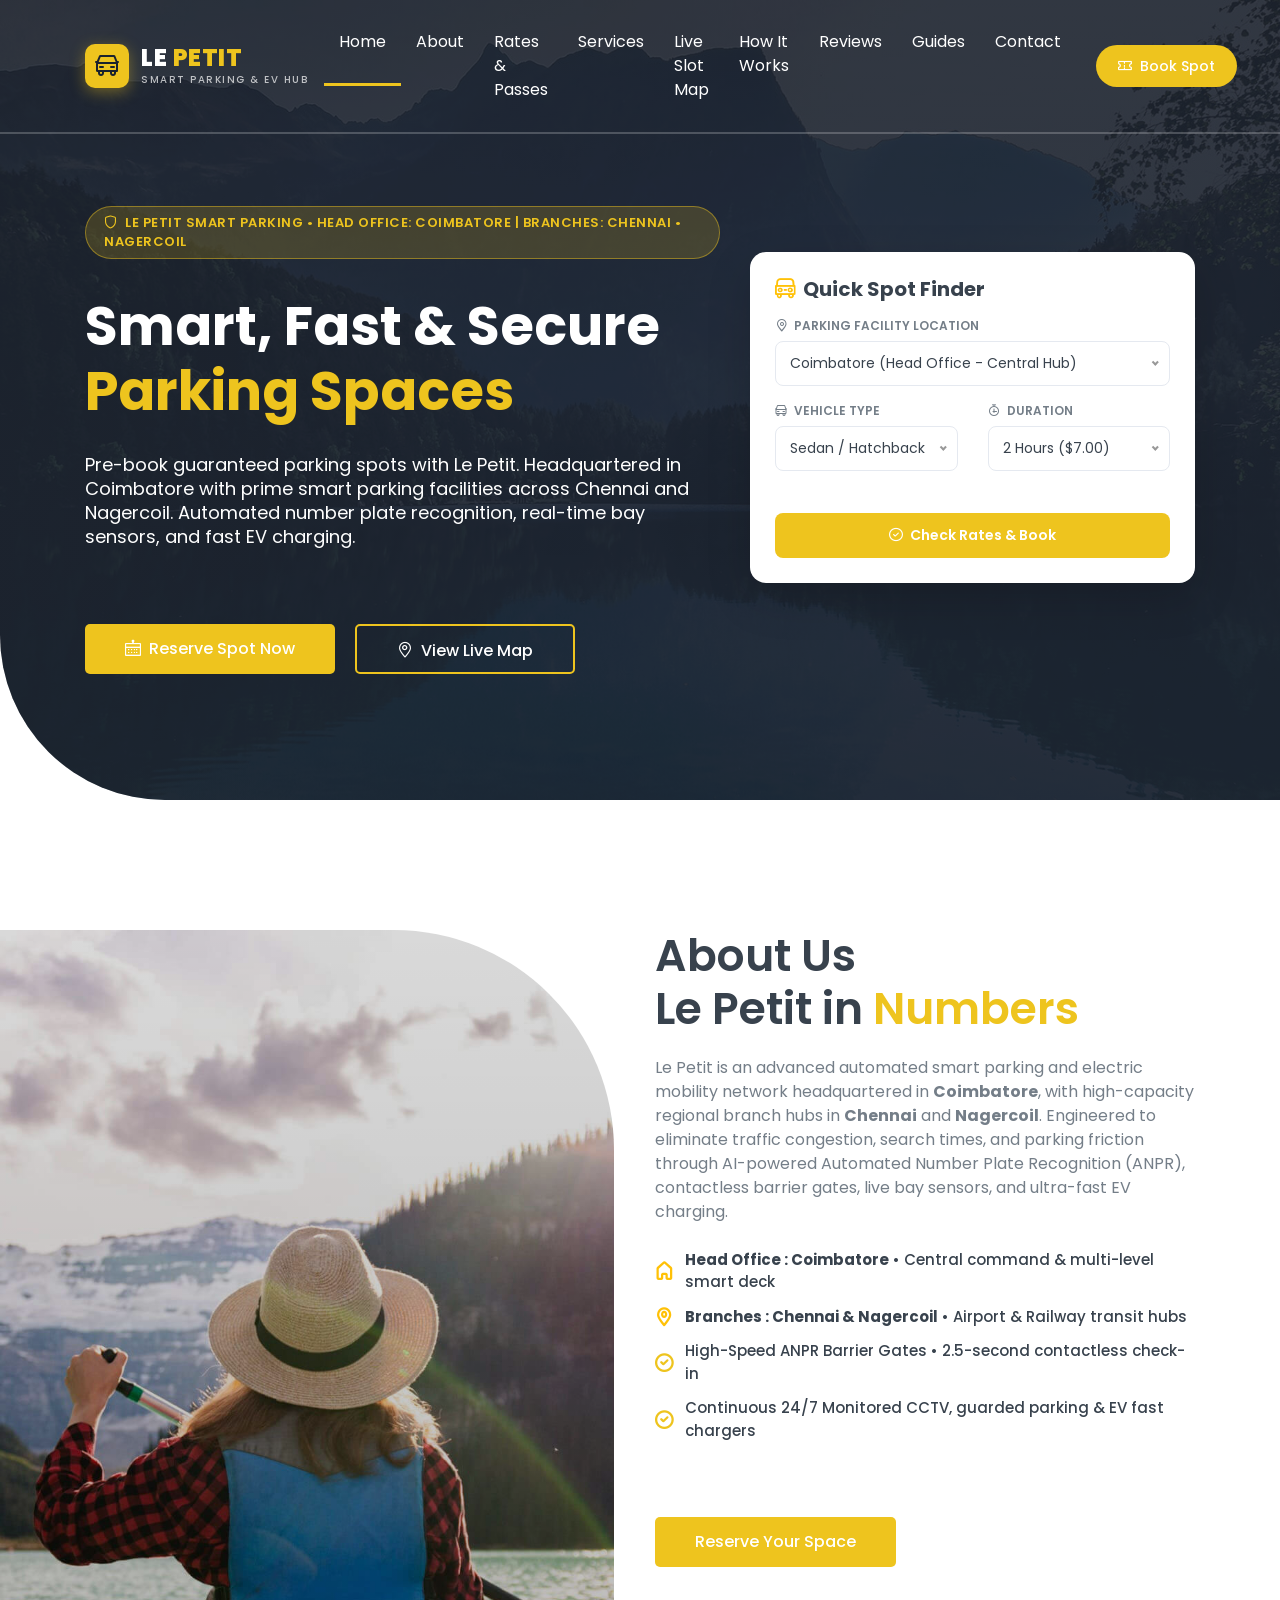
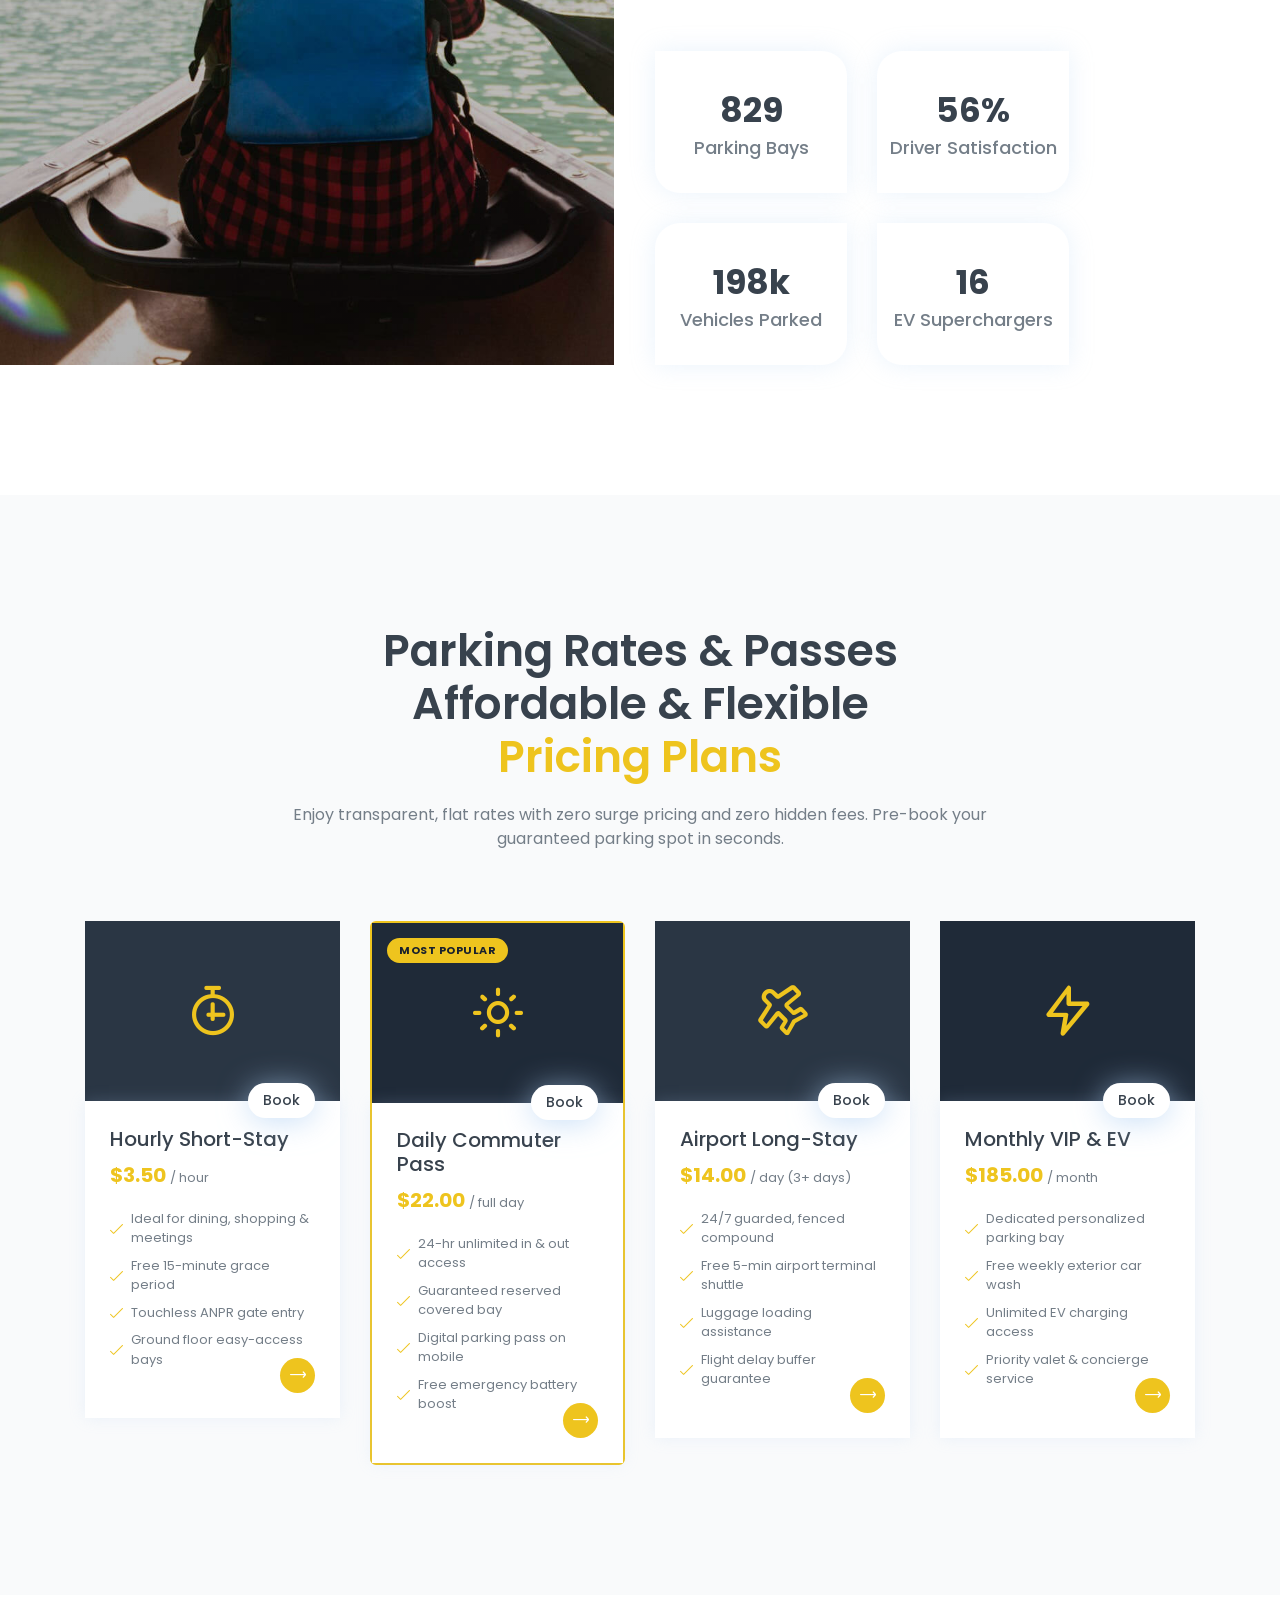
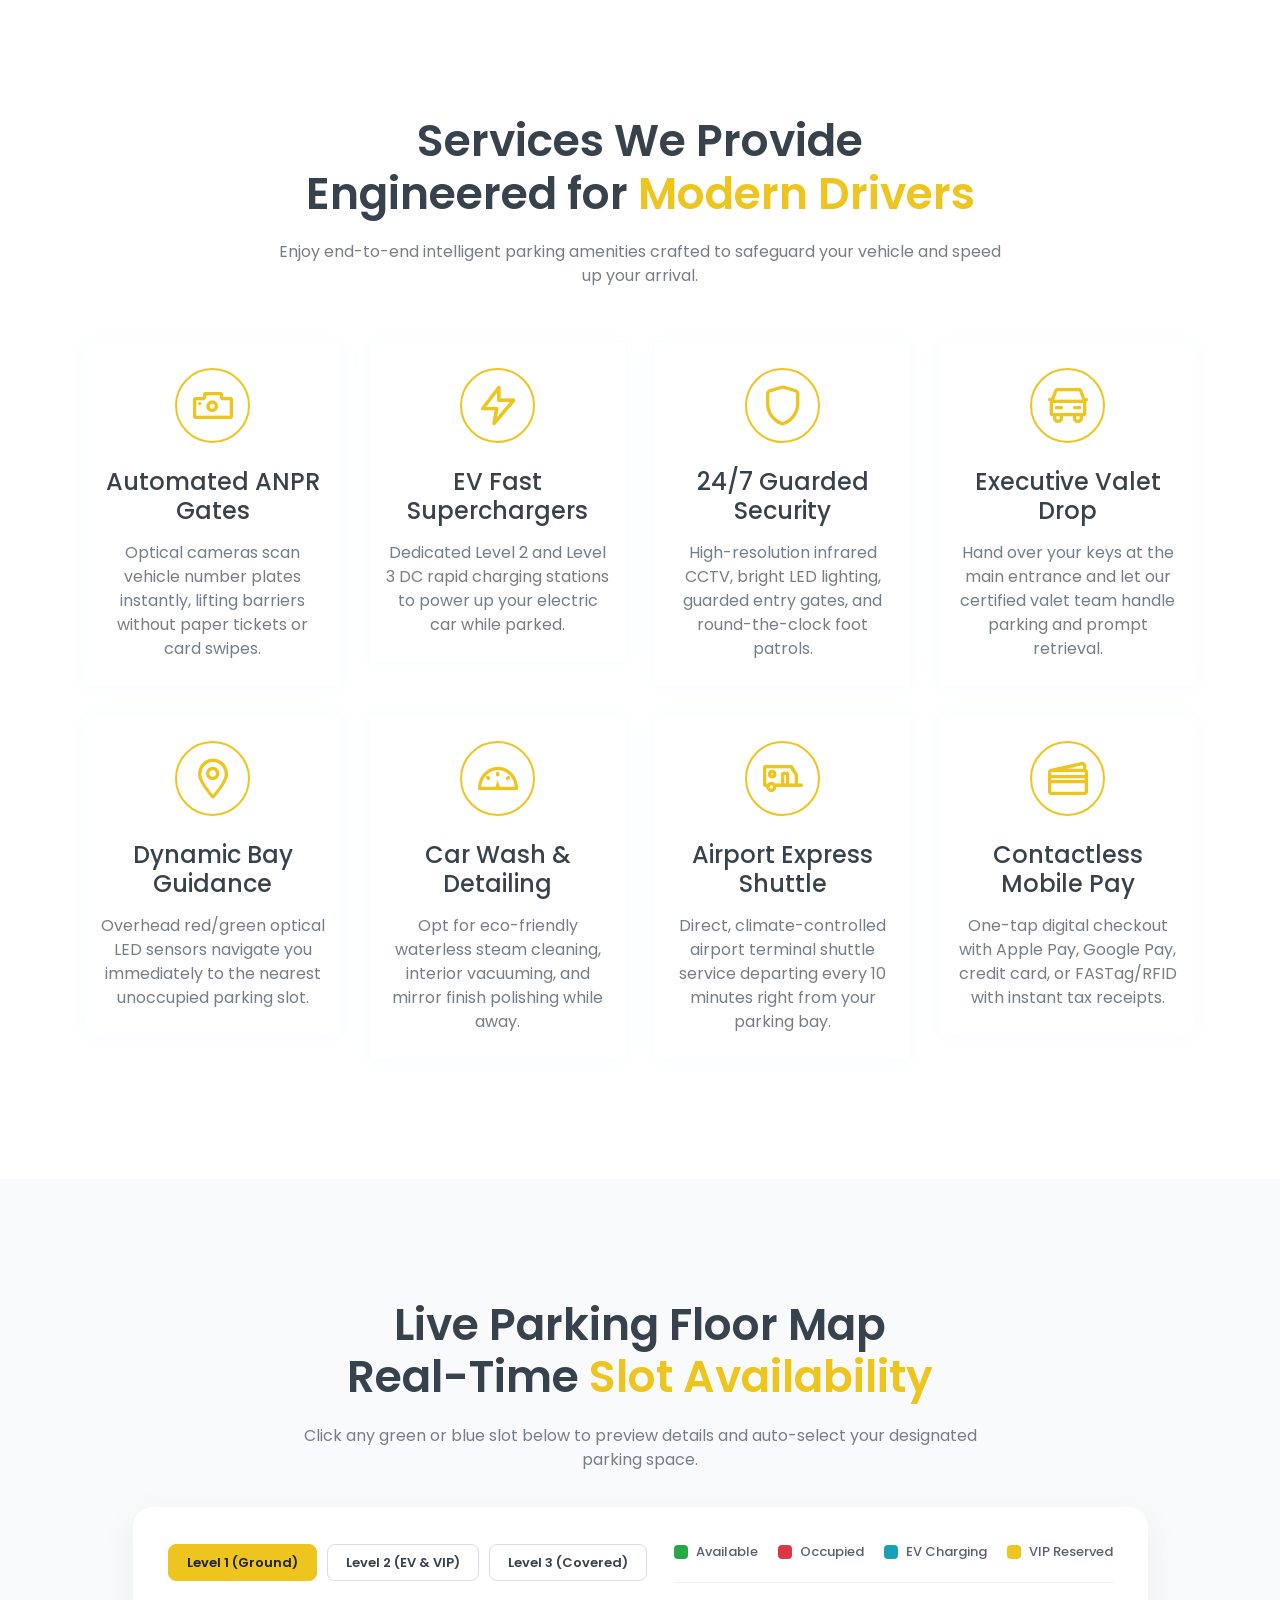
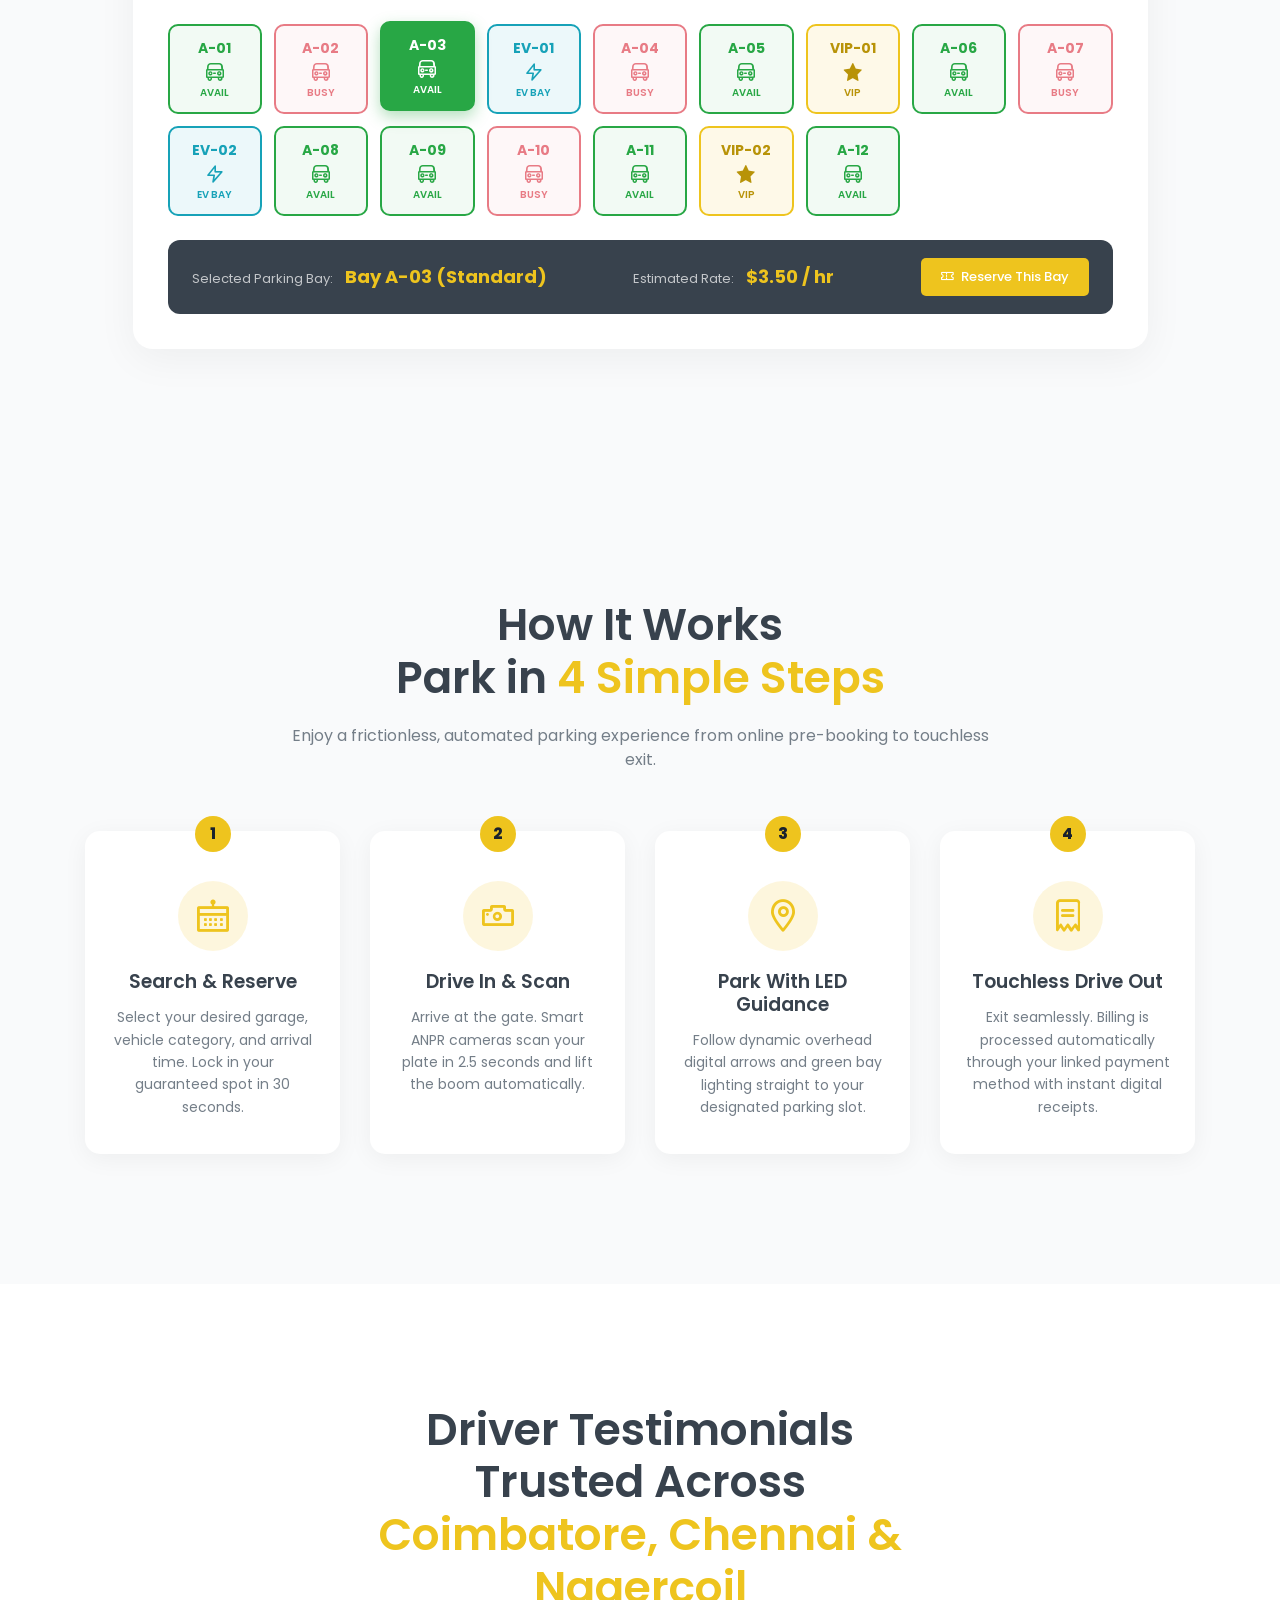
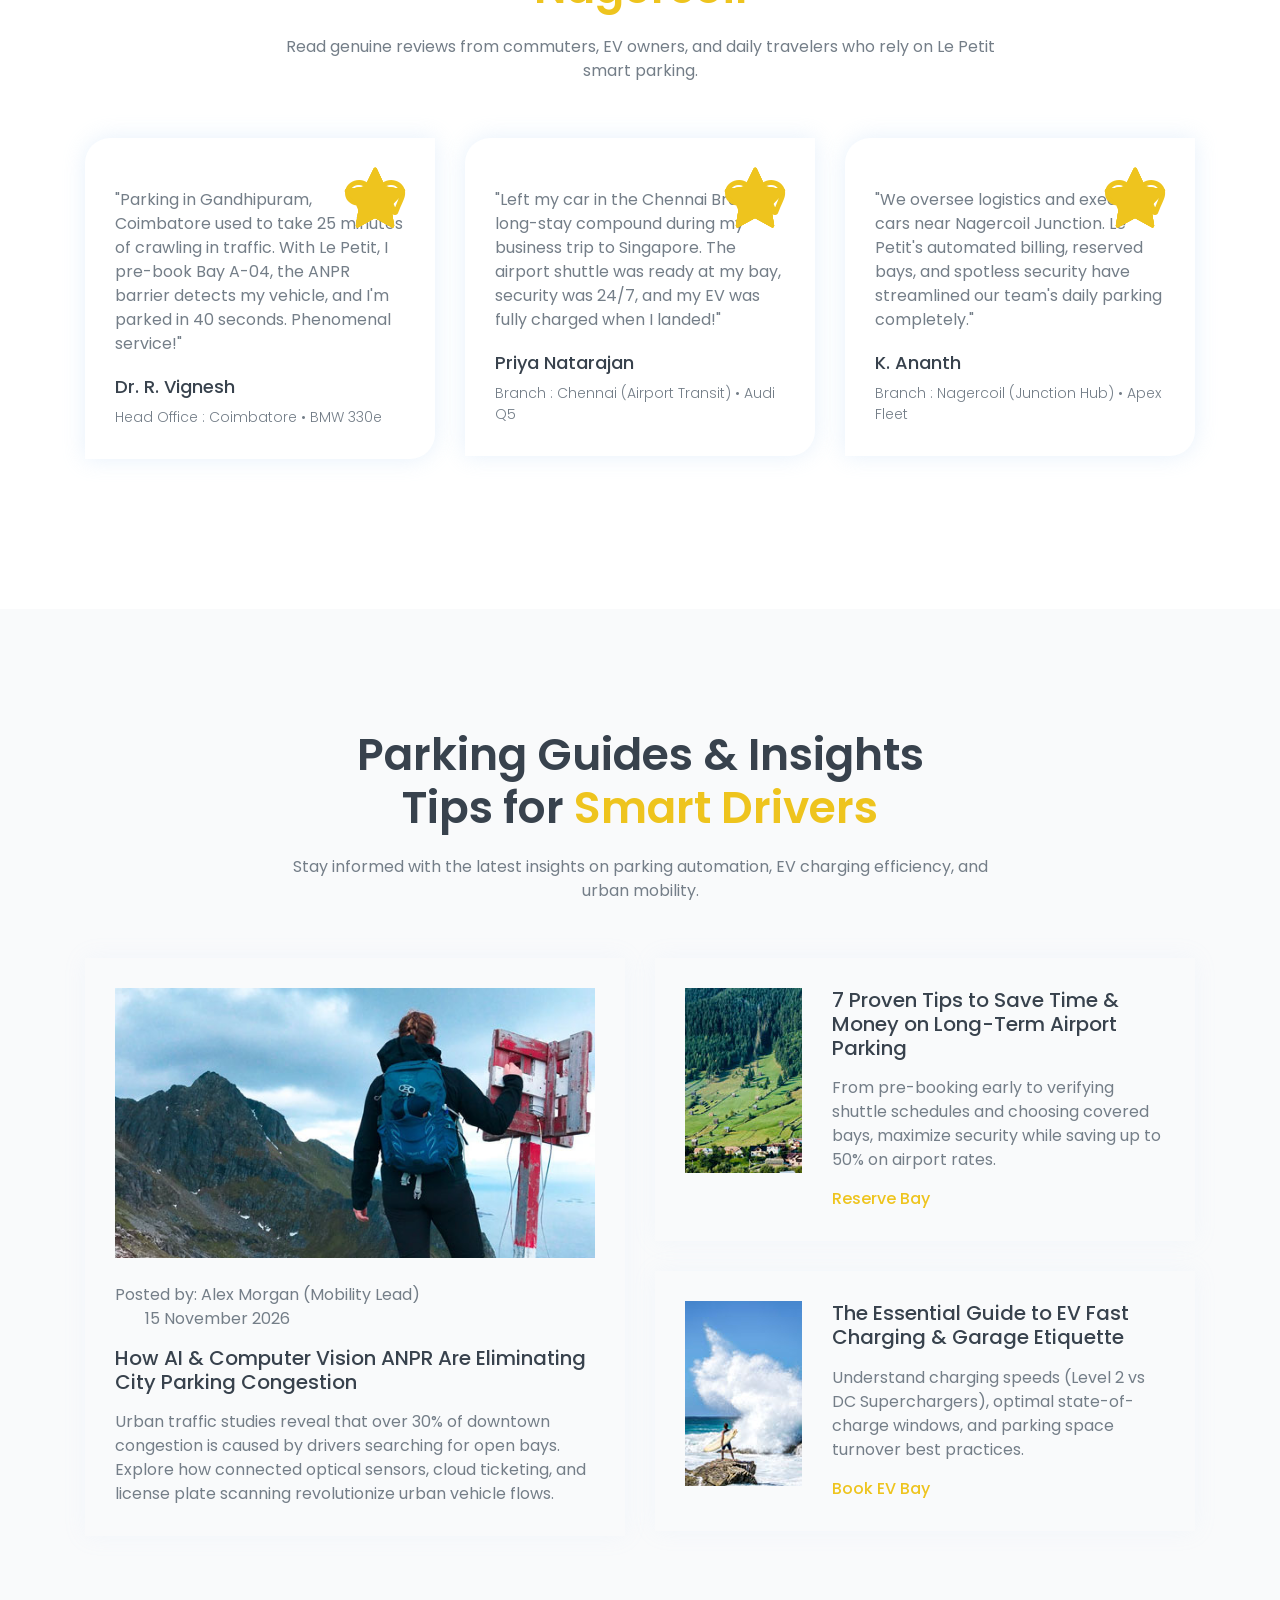
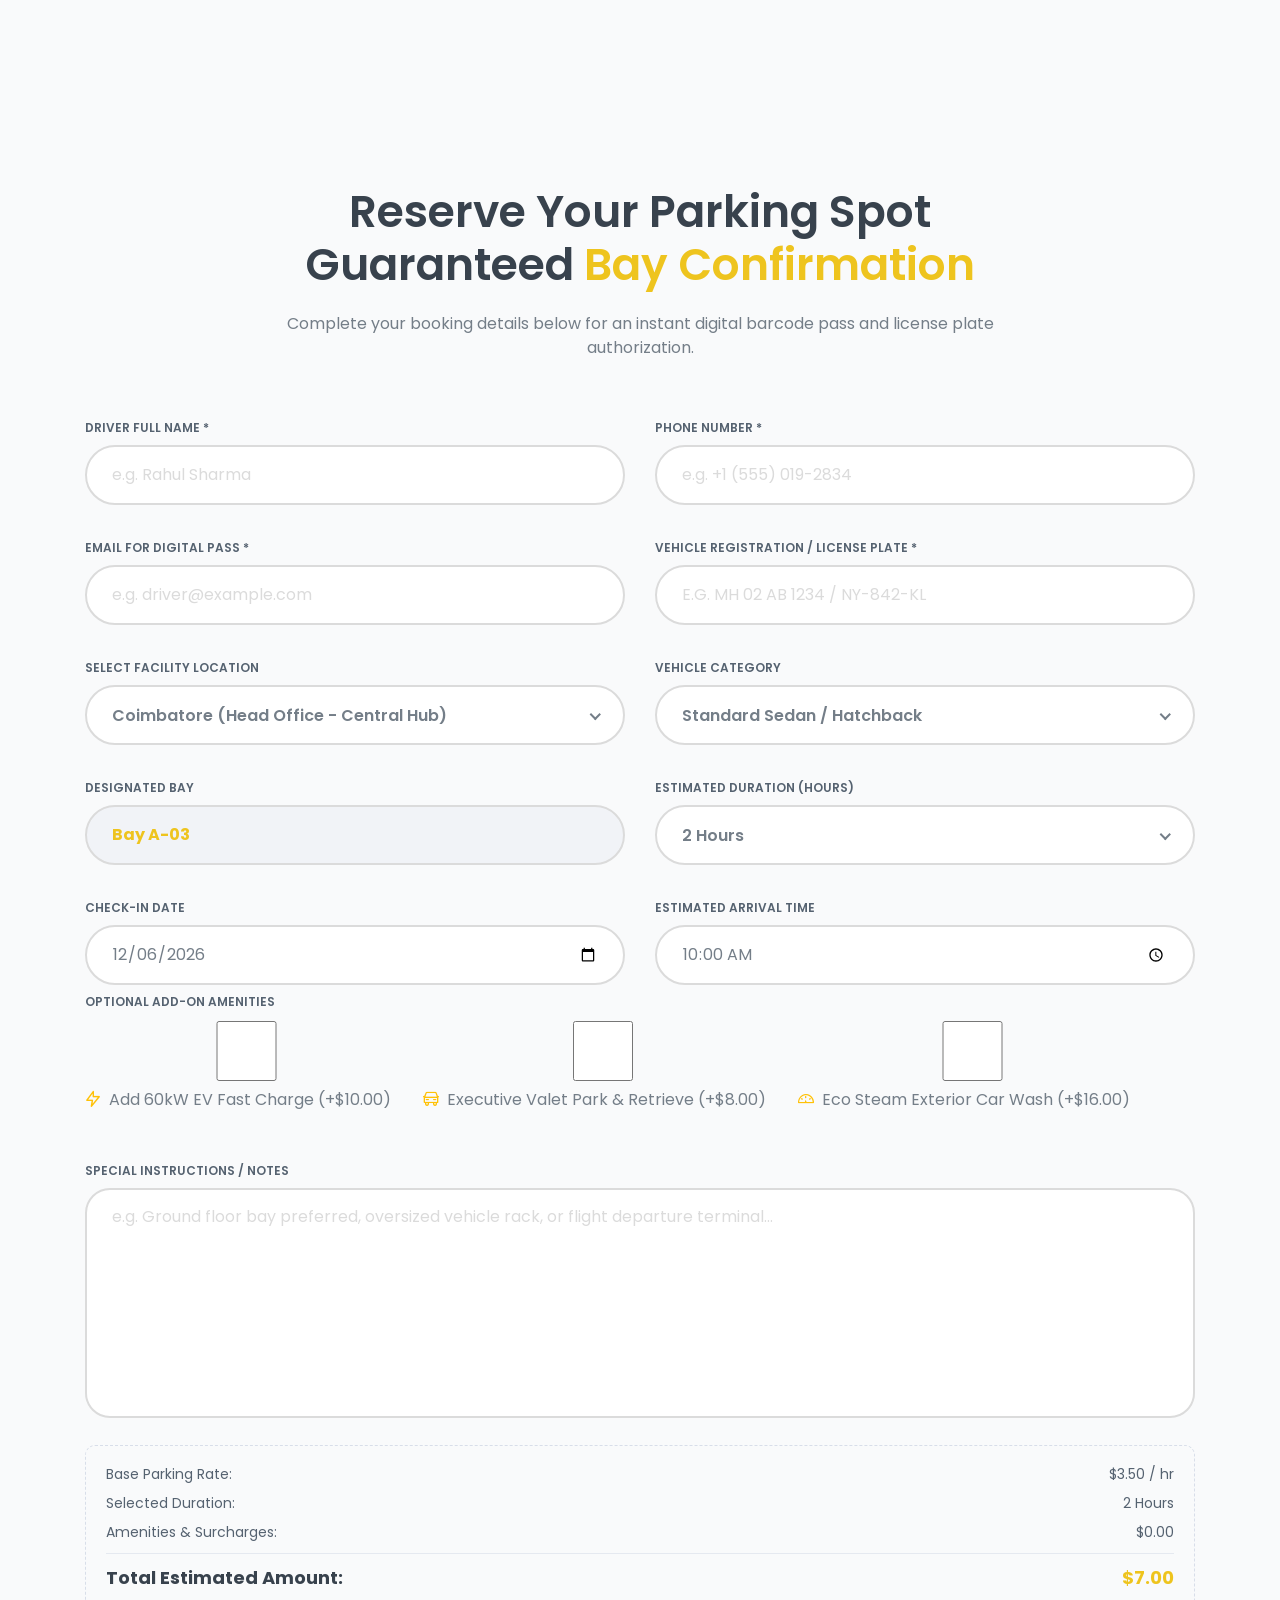
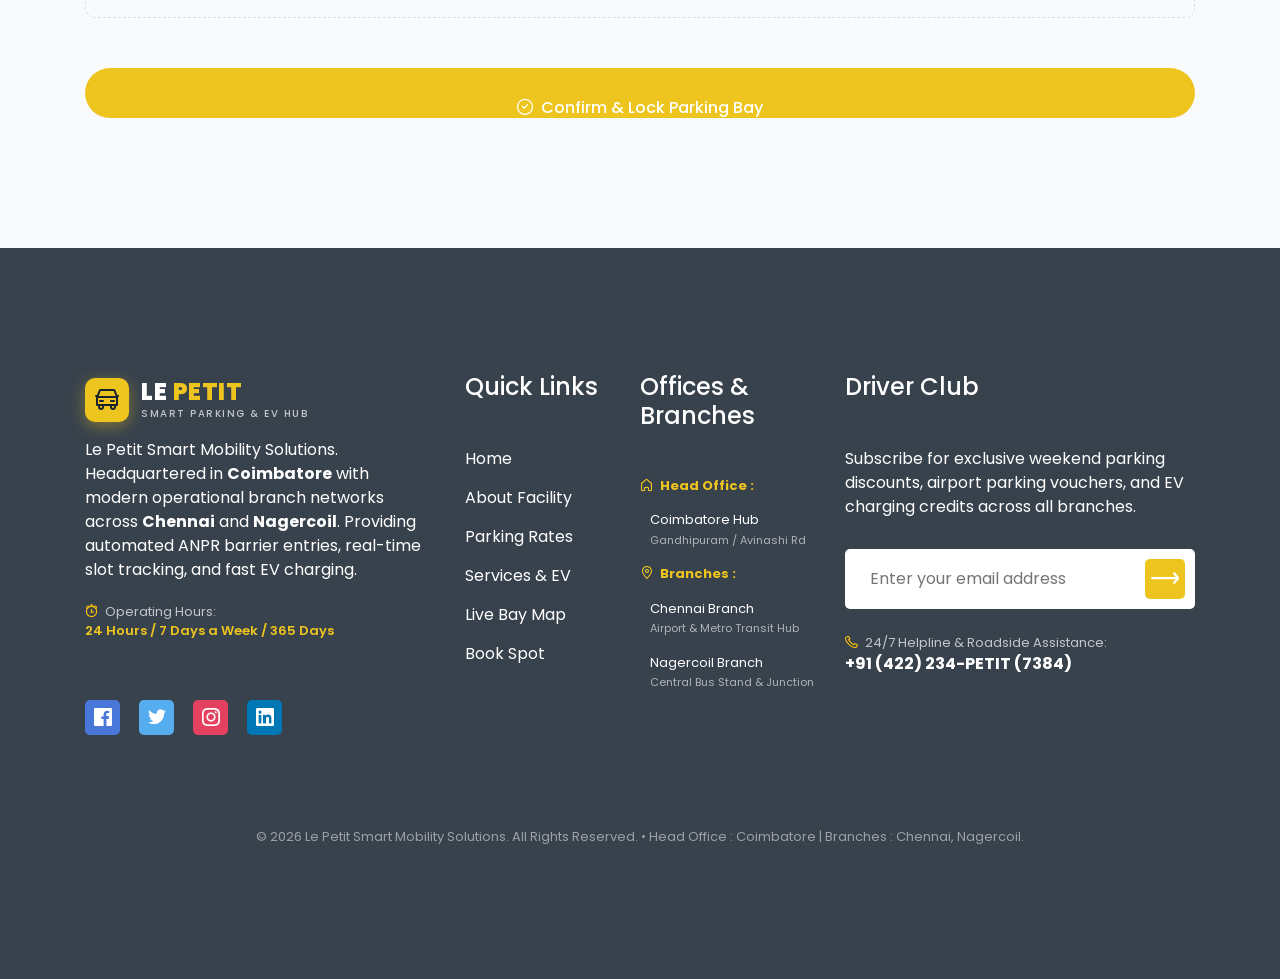
==== index.html @ 4186919b "first" ====
<!doctype html>
<html class="no-js" lang="en">

<head>
    <meta charset="utf-8">

    <!--====== Title ======-->
    <title>Le Petit - Smart Parking Reservation &amp; EV Mobility Hub | Head Office: Coimbatore</title>

    <meta name="description"
        content="AI-powered smart parking reservation system with real-time slot tracking, automated ANPR gate access, EV supercharging, and 24/7 guarded security.">
    <meta name="viewport" content="width=device-width, initial-scale=1">

    <!--====== Favicon Icon ======-->
    <link rel="shortcut icon" href="assets/images/favicon.png" type="image/png">

    <!--====== Animate CSS ======-->
    <link rel="stylesheet" href="assets/css/animate.css">

    <!--====== Nice Select CSS ======-->
    <link rel="stylesheet" href="assets/css/nice-select.css">

    <!--====== Line Icons CSS ======-->
    <link rel="stylesheet" href="assets/css/LineIcons.2.0.css">

    <!--====== Bootstrap CSS ======-->
    <link rel="stylesheet" href="assets/css/bootstrap.4.5.2.min.css">

    <!--====== Default CSS ======-->
    <link rel="stylesheet" href="assets/css/default.css">

    <!--====== Style CSS ======-->
    <link rel="stylesheet" href="assets/css/style.css">
</head>

<body>
    <!--[if IE]>
    <p class="browserupgrade">You are using an <strong>outdated</strong> browser. Please <a href="https://browsehappy.com/">upgrade your browser</a> to improve your experience and security.</p>
    <![endif]-->

    <!--====== PRELOADER PART START ======-->
    <div class="preloader">
        <div class="loader">
            <div class="ytp-spinner">
                <div class="ytp-spinner-container">
                    <div class="ytp-spinner-rotator">
                        <div class="ytp-spinner-left">
                            <div class="ytp-spinner-circle"></div>
                        </div>
                        <div class="ytp-spinner-right">
                            <div class="ytp-spinner-circle"></div>
                        </div>
                    </div>
                </div>
            </div>
        </div>
    </div>
    <!--====== PRELOADER PART ENDS ======-->

    <!--====== HEADER PART START ======-->
    <section class="header_area">
        <div class="header_navbar">
            <div class="container">
                <div class="row">
                    <div class="col-lg-12">
                        <nav class="navbar navbar-expand-lg">
                            <a class="navbar-brand" href="index.html">
                                <div class="logo_wrapper">
                                    <div class="logo_icon"><i class="lni lni-car-alt"></i></div>
                                    <div>
                                        <div class="logo_title">LE <span>PETIT</span></div>
                                        <span class="logo_subtitle">SMART PARKING &amp; EV HUB</span>
                                    </div>
                                </div>
                            </a>
                            <button class="navbar-toggler" type="button" data-toggle="collapse"
                                data-target="#navbarSupportedContent" aria-controls="navbarSupportedContent"
                                aria-expanded="false" aria-label="Toggle navigation">
                                <span class="toggler-icon"></span>
                                <span class="toggler-icon"></span>
                                <span class="toggler-icon"></span>
                            </button>

                            <div class="collapse navbar-collapse sub-menu-bar" id="navbarSupportedContent">
                                <ul id="nav" class="navbar-nav ml-auto">
                                    <li class="nav-item active">
                                        <a class="page-scroll" href="#home">Home</a>
                                    </li>
                                    <li class="nav-item">
                                        <a class="page-scroll" href="#about">About</a>
                                    </li>
                                    <li class="nav-item">
                                        <a class="page-scroll" href="#packages">Rates &amp; Passes</a>
                                    </li>
                                    <li class="nav-item">
                                        <a class="page-scroll" href="#services">Services</a>
                                    </li>
                                    <li class="nav-item">
                                        <a class="page-scroll" href="#slotmap">Live Slot Map</a>
                                    </li>
                                    <li class="nav-item">
                                        <a class="page-scroll" href="#how-it-works">How It Works</a>
                                    </li>
                                    <li class="nav-item">
                                        <a class="page-scroll" href="#testimonial">Reviews</a>
                                    </li>
                                    <li class="nav-item">
                                        <a class="page-scroll" href="#blog">Guides</a>
                                    </li>
                                    <li class="nav-item">
                                        <a class="page-scroll" href="#contact">Contact</a>
                                    </li>
                                </ul>
                                <div class="mobile_menu_cta d-lg-none mt-3">
                                    <a class="main-btn page-scroll d-block text-center" href="#contact"><i
                                            class="lni lni-ticket mr-1"></i> Book Spot Now</a>
                                </div>
                                <div class="nav_btn d-none d-lg-block">
                                    <a class="main-btn page-scroll" href="#contact"><i class="lni lni-ticket mr-1"></i>
                                        Book Spot</a>
                                </div>
                            </div> <!-- navbar collapse -->
                        </nav> <!-- navbar -->
                    </div>
                </div> <!-- row -->
            </div> <!-- container -->
        </div> <!-- header navbar -->

        <div id="home" class="header_slider">
            <div class="single_slider bg_cover d-block d-lg-flex align-items-center"
                style="background-image: linear-gradient(rgba(18, 25, 38, 0.78), rgba(18, 25, 38, 0.88)), url(assets/images/hero-area.jpg)">
                <div class="container">
                    <div class="row align-items-center">
                        <div class="col-lg-7 col-md-10">
                            <div class="slider_content">
                                <span class="hero_badge wow fadeInLeftBig" data-wow-duration="1.3s"
                                    data-wow-delay="0.1s">
                                    <i class="lni lni-shield mr-1"></i> Le Petit Smart Parking &bull; Head Office:
                                    Coimbatore | Branches: Chennai &bull; Nagercoil
                                </span>
                                <h2 class="slider_title wow fadeInLeftBig" data-wow-duration="1.3s"
                                    data-wow-delay="0.3s">
                                    Smart, Fast &amp; Secure <span>Parking Spaces</span>
                                </h2>
                                <p class="wow fadeInLeftBig" data-wow-duration="1.3s" data-wow-delay="0.5s">
                                    Pre-book guaranteed parking spots with Le Petit. Headquartered in Coimbatore with
                                    prime smart parking facilities across Chennai and Nagercoil. Automated number plate
                                    recognition, real-time bay sensors, and fast EV charging.
                                </p>
                                <div class="slider_btns mt-30 wow fadeInLeftBig" data-wow-duration="1.3s"
                                    data-wow-delay="0.7s">
                                    <a href="#contact" class="main-btn mr-3 page-scroll"><i
                                            class="lni lni-calendar mr-1"></i> Reserve Spot Now</a>
                                    <a href="#slotmap" class="main-btn btn-outline page-scroll"
                                        style="background: transparent; border: 2px solid #EEC41E; color: #fff;"><i
                                            class="lni lni-map-marker mr-1"></i> View Live Map</a>
                                </div>
                            </div> <!-- slider content -->
                        </div>

                        <!-- Hero Quick Reservation Search Box -->
                        <div class="col-lg-5 col-md-12 mt-4 mt-lg-0 wow fadeInRightBig" data-wow-duration="1.3s"
                            data-wow-delay="0.5s">
                            <div class="hero_search_box">
                                <h4 class="mb-3" style="color: #38424D; font-size: 20px; font-weight: 700;">
                                    <i class="lni lni-car text-warning mr-1"></i> Quick Spot Finder
                                </h4>
                                <div class="row">
                                    <div class="col-12 mb-3">
                                        <label><i class="lni lni-map-marker mr-1"></i> Parking Facility Location</label>
                                        <select id="quickLocation" class="form-control">
                                            <option value="coimbatore">Coimbatore (Head Office - Central Hub)</option>
                                            <option value="chennai">Chennai (Branch - Airport &amp; Transit Hub)
                                            </option>
                                            <option value="nagercoil">Nagercoil (Branch - Railway &amp; Town Center)
                                            </option>
                                        </select>
                                    </div>
                                    <div class="col-sm-6 mb-3">
                                        <label><i class="lni lni-car-alt mr-1"></i> Vehicle Type</label>
                                        <select id="quickVehicleType" class="form-control">
                                            <option value="car">Sedan / Hatchback</option>
                                            <option value="suv">SUV / Premium 4x4</option>
                                            <option value="ev">Electric Vehicle (EV)</option>
                                            <option value="bike">Two-Wheeler / Bike</option>
                                        </select>
                                    </div>
                                    <div class="col-sm-6 mb-3">
                                        <label><i class="lni lni-timer mr-1"></i> Duration</label>
                                        <select id="quickDuration" class="form-control">
                                            <option value="2">2 Hours ($7.00)</option>
                                            <option value="4">4 Hours ($14.00)</option>
                                            <option value="8">8 Hours / Full Day ($22.00)</option>
                                            <option value="weekend">Weekend Pass ($38.00)</option>
                                            <option value="weekly">Weekly Airport Bay ($79.00)</option>
                                        </select>
                                    </div>
                                    <div class="col-12">
                                        <a href="#contact" class="main-btn page-scroll text-center d-block"
                                            onclick="applyQuickSearch()">
                                            <i class="lni lni-checkmark-circle mr-1"></i> Check Rates &amp; Book
                                        </a>
                                    </div>
                                </div>
                            </div>
                        </div> <!-- col-lg-5 -->
                    </div> <!-- row -->
                </div> <!-- container -->
            </div> <!-- single slider -->
        </div> <!-- header slider -->
    </section>
    <!--====== HEADER PART ENDS ======-->

    <!--====== ABOUT PART START ======-->
    <section id="about" class="about_area pt-130 pb-130">
        <div class="about_wrapper">
            <div class="about_image bg_cover"
                style="background-image: linear-gradient(rgba(0,0,0,0.15), rgba(0,0,0,0.3)), url(assets/images/about_image.jpg)">
            </div>
            <div class="container">
                <div class="row justify-content-end">
                    <div class="col-lg-6">
                        <div class="about_content">
                            <div class="section_title">
                                <h3 class="title">About Us <br> Le Petit in <span>Numbers</span></h3>
                                <p>
                                    Le Petit is an advanced automated smart parking and electric mobility network
                                    headquartered in <strong>Coimbatore</strong>, with high-capacity regional branch
                                    hubs in <strong>Chennai</strong> and <strong>Nagercoil</strong>. Engineered to
                                    eliminate traffic congestion, search times, and parking friction through AI-powered
                                    Automated Number Plate Recognition (ANPR), contactless barrier gates, live bay
                                    sensors, and ultra-fast EV charging.
                                </p>
                            </div> <!-- section title -->

                            <!-- Feature list -->
                            <div class="about_features_list">
                                <div class="feature_item">
                                    <i class="lni lni-home text-warning"></i>
                                    <span><strong>Head Office : Coimbatore</strong> &bull; Central command &amp;
                                        multi-level smart deck</span>
                                </div>
                                <div class="feature_item">
                                    <i class="lni lni-map-marker text-warning"></i>
                                    <span><strong>Branches : Chennai &amp; Nagercoil</strong> &bull; Airport &amp;
                                        Railway transit hubs</span>
                                </div>
                                <div class="feature_item">
                                    <i class="lni lni-checkmark-circle"></i>
                                    <span>High-Speed ANPR Barrier Gates &bull; 2.5-second contactless check-in</span>
                                </div>
                                <div class="feature_item">
                                    <i class="lni lni-checkmark-circle"></i>
                                    <span>Continuous 24/7 Monitored CCTV, guarded parking &amp; EV fast chargers</span>
                                </div>
                            </div>

                            <a href="#contact" class="main-btn page-scroll">Reserve Your Space</a>
                        </div> <!-- about content -->

                        <div class="about_counter d-flex flex-wrap mt-4">
                            <div class="single_counter counter_1 d-flex justify-content-center align-items-center wow fadeInUpBig"
                                data-wow-duration="1.3s" data-wow-delay="0.2s">
                                <div class="counter_wrapper text-center">
                                    <span class="counter">1450</span>
                                    <p>Parking Bays</p>
                                </div>
                            </div>

                            <div class="single_counter counter_2 d-flex justify-content-center align-items-center wow fadeInUpBig"
                                data-wow-duration="1.3s" data-wow-delay="0.5s">
                                <div class="counter_wrapper text-center">
                                    <span class="counter">99</span><span>%</span>
                                    <p>Driver Satisfaction</p>
                                </div>
                            </div>

                            <div class="single_counter counter_2 d-flex justify-content-center align-items-center wow fadeInUpBig"
                                data-wow-duration="1.3s" data-wow-delay="0.8s">
                                <div class="counter_wrapper text-center">
                                    <span class="counter">385</span><span>k</span>
                                    <p>Vehicles Parked</p>
                                </div>
                            </div>

                            <div class="single_counter counter_1 d-flex justify-content-center align-items-center wow fadeInUpBig"
                                data-wow-duration="1.3s" data-wow-delay="1.1s">
                                <div class="counter_wrapper text-center">
                                    <span class="counter">32</span>
                                    <p>EV Superchargers</p>
                                </div>
                            </div>
                        </div> <!-- about_counter -->
                    </div>
                </div> <!-- row -->
            </div> <!-- container -->
        </div> <!-- about wrapper -->
    </section>
    <!--====== ABOUT PART ENDS ======-->

    <!--====== RATES & PACKAGES PART START ======-->
    <section id="packages" class="destination_area pt-130 pb-130">
        <div class="container">
            <div class="row justify-content-center">
                <div class="col-lg-8">
                    <div class="section_title text-center pb-40">
                        <h3 class="title">Parking Rates &amp; Passes <br> Affordable &amp; Flexible <span>Pricing
                                Plans</span></h3>
                        <p>Enjoy transparent, flat rates with zero surge pricing and zero hidden fees. Pre-book your
                            guaranteed parking spot in seconds.</p>
                    </div>
                </div>
            </div> <!-- row -->

            <div class="row">
                <!-- Package 1: Hourly -->
                <div class="col-lg-3 col-md-6 col-sm-12">
                    <div class="single_destination mt-30 wow fadeInUp" data-wow-duration="1.2s" data-wow-delay="0.2s">
                        <div class="destination_image">
                            <div
                                style="height: 180px; background: #2A3644; display: flex; align-items: center; justify-content: center; color: #EEC41E; font-size: 50px;">
                                <i class="lni lni-timer"></i>
                            </div>
                        </div>
                        <div class="destination_content">
                            <a href="#contact" class="main-btn page-scroll"
                                onclick="selectPlan('Hourly Short-Stay', 3.50)">Book</a>
                            <h4 class="title"><a href="javascript:void(0)">Hourly Short-Stay</a></h4>
                            <p class="price" style="font-weight: 700; color: #EEC41E; font-size: 20px;">$3.50 <span
                                    style="font-size: 13px; font-weight: normal; color: #747E88;">/ hour</span></p>

                            <ul class="package_features">
                                <li><i class="lni lni-checkmark"></i> Ideal for dining, shopping &amp; meetings</li>
                                <li><i class="lni lni-checkmark"></i> Free 15-minute grace period</li>
                                <li><i class="lni lni-checkmark"></i> Touchless ANPR gate entry</li>
                                <li><i class="lni lni-checkmark"></i> Ground floor easy-access bays</li>
                            </ul>
                            <a href="#contact" class="more page-scroll"
                                onclick="selectPlan('Hourly Short-Stay', 3.50)"><i class="lni lni-arrow-right"></i></a>
                        </div>
                    </div>
                </div>

                <!-- Package 2: Daily (Featured) -->
                <div class="col-lg-3 col-md-6 col-sm-12">
                    <div class="single_destination mt-30 wow fadeInUp" data-wow-duration="1.2s" data-wow-delay="0.4s"
                        style="border: 2px solid #EEC41E; border-radius: 6px; position: relative;">
                        <span class="badge_popular">Most Popular</span>
                        <div class="destination_image">
                            <div
                                style="height: 180px; background: #1F2A38; display: flex; align-items: center; justify-content: center; color: #EEC41E; font-size: 50px;">
                                <i class="lni lni-sun"></i>
                            </div>
                        </div>
                        <div class="destination_content">
                            <a href="#contact" class="main-btn page-scroll"
                                onclick="selectPlan('Daily Explorer Pass', 22.00)">Book</a>
                            <h4 class="title"><a href="javascript:void(0)">Daily Commuter Pass</a></h4>
                            <p class="price" style="font-weight: 700; color: #EEC41E; font-size: 20px;">$22.00 <span
                                    style="font-size: 13px; font-weight: normal; color: #747E88;">/ full day</span></p>

                            <ul class="package_features">
                                <li><i class="lni lni-checkmark"></i> 24-hr unlimited in &amp; out access</li>
                                <li><i class="lni lni-checkmark"></i> Guaranteed reserved covered bay</li>
                                <li><i class="lni lni-checkmark"></i> Digital parking pass on mobile</li>
                                <li><i class="lni lni-checkmark"></i> Free emergency battery boost</li>
                            </ul>
                            <a href="#contact" class="more page-scroll"
                                onclick="selectPlan('Daily Explorer Pass', 22.00)"><i
                                    class="lni lni-arrow-right"></i></a>
                        </div>
                    </div>
                </div>

                <!-- Package 3: Airport Long-Stay -->
                <div class="col-lg-3 col-md-6 col-sm-12">
                    <div class="single_destination mt-30 wow fadeInUp" data-wow-duration="1.2s" data-wow-delay="0.6s">
                        <div class="destination_image">
                            <div
                                style="height: 180px; background: #2A3644; display: flex; align-items: center; justify-content: center; color: #EEC41E; font-size: 50px;">
                                <i class="lni lni-plane"></i>
                            </div>
                        </div>
                        <div class="destination_content">
                            <a href="#contact" class="main-btn page-scroll"
                                onclick="selectPlan('Airport Long-Stay Bay', 14.00)">Book</a>
                            <h4 class="title"><a href="javascript:void(0)">Airport Long-Stay</a></h4>
                            <p class="price" style="font-weight: 700; color: #EEC41E; font-size: 20px;">$14.00 <span
                                    style="font-size: 13px; font-weight: normal; color: #747E88;">/ day (3+ days)</span>
                            </p>

                            <ul class="package_features">
                                <li><i class="lni lni-checkmark"></i> 24/7 guarded, fenced compound</li>
                                <li><i class="lni lni-checkmark"></i> Free 5-min airport terminal shuttle</li>
                                <li><i class="lni lni-checkmark"></i> Luggage loading assistance</li>
                                <li><i class="lni lni-checkmark"></i> Flight delay buffer guarantee</li>
                            </ul>
                            <a href="#contact" class="more page-scroll"
                                onclick="selectPlan('Airport Long-Stay Bay', 14.00)"><i
                                    class="lni lni-arrow-right"></i></a>
                        </div>
                    </div>
                </div>

                <!-- Package 4: Monthly VIP & EV -->
                <div class="col-lg-3 col-md-6 col-sm-12">
                    <div class="single_destination mt-30 wow fadeInUp" data-wow-duration="1.2s" data-wow-delay="0.8s">
                        <div class="destination_image">
                            <div
                                style="height: 180px; background: #1F2A38; display: flex; align-items: center; justify-content: center; color: #EEC41E; font-size: 50px;">
                                <i class="lni lni-bolt"></i>
                            </div>
                        </div>
                        <div class="destination_content">
                            <a href="#contact" class="main-btn page-scroll"
                                onclick="selectPlan('Monthly VIP & EV Executive', 185.00)">Book</a>
                            <h4 class="title"><a href="javascript:void(0)">Monthly VIP &amp; EV</a></h4>
                            <p class="price" style="font-weight: 700; color: #EEC41E; font-size: 20px;">$185.00 <span
                                    style="font-size: 13px; font-weight: normal; color: #747E88;">/ month</span></p>

                            <ul class="package_features">
                                <li><i class="lni lni-checkmark"></i> Dedicated personalized parking bay</li>
                                <li><i class="lni lni-checkmark"></i> Free weekly exterior car wash</li>
                                <li><i class="lni lni-checkmark"></i> Unlimited EV charging access</li>
                                <li><i class="lni lni-checkmark"></i> Priority valet &amp; concierge service</li>
                            </ul>
                            <a href="#contact" class="more page-scroll"
                                onclick="selectPlan('Monthly VIP & EV Executive', 185.00)"><i
                                    class="lni lni-arrow-right"></i></a>
                        </div>
                    </div>
                </div>
            </div> <!-- row -->
        </div> <!-- container -->
    </section>
    <!--====== RATES & PACKAGES PART ENDS ======-->

    <!--====== SERVICES PART START ======-->
    <section id="services" class="services_area pt-120 pb-120">
        <div class="container">
            <div class="row justify-content-center">
                <div class="col-lg-8">
                    <div class="section_title text-center pb-25">
                        <h3 class="title">Services We Provide <br> Engineered for <span>Modern Drivers</span></h3>
                        <p>Enjoy end-to-end intelligent parking amenities crafted to safeguard your vehicle and speed up
                            your arrival.</p>
                    </div> <!-- section title -->
                </div>
            </div> <!-- row -->

            <div class="row">
                <!-- Service 1 -->
                <div class="col-lg-3 col-sm-6">
                    <div class="single_service mt-30 text-center wow fadeInUpBig" data-wow-duration="1.3s"
                        data-wow-delay="0.2s">
                        <div class="services_icon">
                            <i class="lni lni-camera"></i>
                        </div>
                        <div class="services_content">
                            <h4 class="title">Automated ANPR Gates</h4>
                            <p>Optical cameras scan vehicle number plates instantly, lifting barriers without paper
                                tickets or card swipes.</p>
                        </div>
                    </div>
                </div>

                <!-- Service 2 -->
                <div class="col-lg-3 col-sm-6">
                    <div class="single_service mt-30 text-center wow fadeInUpBig" data-wow-duration="1.3s"
                        data-wow-delay="0.4s">
                        <div class="services_icon">
                            <i class="lni lni-bolt"></i>
                        </div>
                        <div class="services_content">
                            <h4 class="title">EV Fast Superchargers</h4>
                            <p>Dedicated Level 2 and Level 3 DC rapid charging stations to power up your electric car
                                while parked.</p>
                        </div>
                    </div>
                </div>

                <!-- Service 3 -->
                <div class="col-lg-3 col-sm-6">
                    <div class="single_service mt-30 text-center wow fadeInUpBig" data-wow-duration="1.3s"
                        data-wow-delay="0.6s">
                        <div class="services_icon">
                            <i class="lni lni-shield"></i>
                        </div>
                        <div class="services_content">
                            <h4 class="title">24/7 Guarded Security</h4>
                            <p>High-resolution infrared CCTV, bright LED lighting, guarded entry gates, and
                                round-the-clock foot patrols.</p>
                        </div>
                    </div>
                </div>

                <!-- Service 4 -->
                <div class="col-lg-3 col-sm-6">
                    <div class="single_service mt-30 text-center wow fadeInUpBig" data-wow-duration="1.3s"
                        data-wow-delay="0.8s">
                        <div class="services_icon">
                            <i class="lni lni-car-alt"></i>
                        </div>
                        <div class="services_content">
                            <h4 class="title">Executive Valet Drop</h4>
                            <p>Hand over your keys at the main entrance and let our certified valet team handle parking
                                and prompt retrieval.</p>
                        </div>
                    </div>
                </div>

                <!-- Service 5 -->
                <div class="col-lg-3 col-sm-6">
                    <div class="single_service mt-30 text-center wow fadeInUpBig" data-wow-duration="1.3s"
                        data-wow-delay="0.2s">
                        <div class="services_icon">
                            <i class="lni lni-map-marker"></i>
                        </div>
                        <div class="services_content">
                            <h4 class="title">Dynamic Bay Guidance</h4>
                            <p>Overhead red/green optical LED sensors navigate you immediately to the nearest unoccupied
                                parking slot.</p>
                        </div>
                    </div>
                </div>

                <!-- Service 6 -->
                <div class="col-lg-3 col-sm-6">
                    <div class="single_service mt-30 text-center wow fadeInUpBig" data-wow-duration="1.3s"
                        data-wow-delay="0.4s">
                        <div class="services_icon">
                            <i class="lni lni-dashboard"></i>
                        </div>
                        <div class="services_content">
                            <h4 class="title">Car Wash &amp; Detailing</h4>
                            <p>Opt for eco-friendly waterless steam cleaning, interior vacuuming, and mirror finish
                                polishing while away.</p>
                        </div>
                    </div>
                </div>

                <!-- Service 7 -->
                <div class="col-lg-3 col-sm-6">
                    <div class="single_service mt-30 text-center wow fadeInUpBig" data-wow-duration="1.3s"
                        data-wow-delay="0.6s">
                        <div class="services_icon">
                            <i class="lni lni-caravan"></i>
                        </div>
                        <div class="services_content">
                            <h4 class="title">Airport Express Shuttle</h4>
                            <p>Direct, climate-controlled airport terminal shuttle service departing every 10 minutes
                                right from your parking bay.</p>
                        </div>
                    </div>
                </div>

                <!-- Service 8 -->
                <div class="col-lg-3 col-sm-6">
                    <div class="single_service mt-30 text-center wow fadeInUpBig" data-wow-duration="1.3s"
                        data-wow-delay="0.8s">
                        <div class="services_icon">
                            <i class="lni lni-credit-cards"></i>
                        </div>
                        <div class="services_content">
                            <h4 class="title">Contactless Mobile Pay</h4>
                            <p>One-tap digital checkout with Apple Pay, Google Pay, credit card, or FASTag/RFID with
                                instant tax receipts.</p>
                        </div>
                    </div>
                </div>
            </div> <!-- row -->
        </div> <!-- container -->
    </section>
    <!--====== SERVICES PART ENDS ======-->

    <!--====== INTERACTIVE LIVE SLOT MAP PART START ======-->
    <section id="slotmap" class="slot_map_area pt-120 pb-130">
        <div class="container">
            <div class="row justify-content-center">
                <div class="col-lg-8">
                    <div class="section_title text-center pb-35">
                        <h3 class="title">Live Parking Floor Map <br> Real-Time <span>Slot Availability</span></h3>
                        <p>Click any green or blue slot below to preview details and auto-select your designated parking
                            space.</p>
                    </div>
                </div>
            </div> <!-- row -->

            <div class="row justify-content-center">
                <div class="col-lg-11">
                    <div class="slot_map_card">
                        <!-- Legend & Floor Switcher -->
                        <div class="d-flex flex-wrap align-items-center justify-content-between mb-3">
                            <div class="floor_tabs">
                                <button class="floor_btn active"
                                    onclick="switchFloor('Level 1 - Ground Floor', this)">Level 1 (Ground)</button>
                                <button class="floor_btn"
                                    onclick="switchFloor('Level 2 - EV &amp; VIP Deck', this)">Level 2 (EV &amp;
                                    VIP)</button>
                                <button class="floor_btn"
                                    onclick="switchFloor('Level 3 - Long-Stay Airport', this)">Level 3
                                    (Covered)</button>
                            </div>
                            <div class="slot_legend">
                                <div class="legend_item"><span class="legend_dot avail"></span> Available</div>
                                <div class="legend_item"><span class="legend_dot occup"></span> Occupied</div>
                                <div class="legend_item"><span class="legend_dot ev"></span> EV Charging</div>
                                <div class="legend_item"><span class="legend_dot vip"></span> VIP Reserved</div>
                            </div>
                        </div>

                        <!-- Slot Grid -->
                        <div class="parking_bays_grid" id="baysGrid">
                            <!-- Slot items generated interactively -->
                            <div class="bay_slot avail"
                                onclick="selectSlot('Bay A-01', 'Ground Floor Standard', 3.50, this)">
                                <span class="bay_number">A-01</span>
                                <i class="lni lni-car bay_icon"></i>
                                <span class="bay_status_text">Avail</span>
                            </div>
                            <div class="bay_slot occup">
                                <span class="bay_number">A-02</span>
                                <i class="lni lni-car bay_icon"></i>
                                <span class="bay_status_text">Busy</span>
                            </div>
                            <div class="bay_slot avail selected"
                                onclick="selectSlot('Bay A-03', 'Ground Floor Standard', 3.50, this)">
                                <span class="bay_number">A-03</span>
                                <i class="lni lni-car bay_icon"></i>
                                <span class="bay_status_text">Avail</span>
                            </div>
                            <div class="bay_slot ev"
                                onclick="selectSlot('Bay EV-01', 'EV Fast Charging Bay', 5.00, this)">
                                <span class="bay_number">EV-01</span>
                                <i class="lni lni-bolt bay_icon"></i>
                                <span class="bay_status_text">EV Bay</span>
                            </div>
                            <div class="bay_slot occup">
                                <span class="bay_number">A-04</span>
                                <i class="lni lni-car bay_icon"></i>
                                <span class="bay_status_text">Busy</span>
                            </div>
                            <div class="bay_slot avail"
                                onclick="selectSlot('Bay A-05', 'Ground Floor Standard', 3.50, this)">
                                <span class="bay_number">A-05</span>
                                <i class="lni lni-car bay_icon"></i>
                                <span class="bay_status_text">Avail</span>
                            </div>
                            <div class="bay_slot vip"
                                onclick="selectSlot('Bay VIP-01', 'Executive VIP Bay', 6.00, this)">
                                <span class="bay_number">VIP-01</span>
                                <i class="lni lni-star-filled bay_icon"></i>
                                <span class="bay_status_text">VIP</span>
                            </div>
                            <div class="bay_slot avail"
                                onclick="selectSlot('Bay A-06', 'Ground Floor Standard', 3.50, this)">
                                <span class="bay_number">A-06</span>
                                <i class="lni lni-car bay_icon"></i>
                                <span class="bay_status_text">Avail</span>
                            </div>
                            <div class="bay_slot occup">
                                <span class="bay_number">A-07</span>
                                <i class="lni lni-car bay_icon"></i>
                                <span class="bay_status_text">Busy</span>
                            </div>
                            <div class="bay_slot ev"
                                onclick="selectSlot('Bay EV-02', 'EV Fast Charging Bay', 5.00, this)">
                                <span class="bay_number">EV-02</span>
                                <i class="lni lni-bolt bay_icon"></i>
                                <span class="bay_status_text">EV Bay</span>
                            </div>
                            <div class="bay_slot avail"
                                onclick="selectSlot('Bay A-08', 'Ground Floor Standard', 3.50, this)">
                                <span class="bay_number">A-08</span>
                                <i class="lni lni-car bay_icon"></i>
                                <span class="bay_status_text">Avail</span>
                            </div>
                            <div class="bay_slot avail"
                                onclick="selectSlot('Bay A-09', 'Ground Floor Standard', 3.50, this)">
                                <span class="bay_number">A-09</span>
                                <i class="lni lni-car bay_icon"></i>
                                <span class="bay_status_text">Avail</span>
                            </div>
                            <div class="bay_slot occup">
                                <span class="bay_number">A-10</span>
                                <i class="lni lni-car bay_icon"></i>
                                <span class="bay_status_text">Busy</span>
                            </div>
                            <div class="bay_slot avail"
                                onclick="selectSlot('Bay A-11', 'Ground Floor Standard', 3.50, this)">
                                <span class="bay_number">A-11</span>
                                <i class="lni lni-car bay_icon"></i>
                                <span class="bay_status_text">Avail</span>
                            </div>
                            <div class="bay_slot vip"
                                onclick="selectSlot('Bay VIP-02', 'Executive VIP Bay', 6.00, this)">
                                <span class="bay_number">VIP-02</span>
                                <i class="lni lni-star-filled bay_icon"></i>
                                <span class="bay_status_text">VIP</span>
                            </div>
                            <div class="bay_slot avail"
                                onclick="selectSlot('Bay A-12', 'Ground Floor Standard', 3.50, this)">
                                <span class="bay_number">A-12</span>
                                <i class="lni lni-car bay_icon"></i>
                                <span class="bay_status_text">Avail</span>
                            </div>
                        </div>

                        <!-- Selected Slot Action Bar -->
                        <div class="slot_selected_bar mt-4">
                            <div>
                                <span class="info_label">Selected Parking Bay:</span>
                                <span class="info_val ml-2" id="selectedBayDisplay">Bay A-03 (Standard)</span>
                            </div>
                            <div>
                                <span class="info_label">Estimated Rate:</span>
                                <span class="info_val ml-2" id="selectedBayRateDisplay">$3.50 / hr</span>
                            </div>
                            <div>
                                <a href="#contact" class="main-btn page-scroll"
                                    style="height: 38px; line-height: 38px; padding: 0 20px; font-size: 13px;">
                                    <i class="lni lni-ticket mr-1"></i> Reserve This Bay
                                </a>
                            </div>
                        </div>
                    </div> <!-- slot_map_card -->
                </div>
            </div> <!-- row -->
        </div> <!-- container -->
    </section>
    <!--====== INTERACTIVE LIVE SLOT MAP PART ENDS ======-->

    <!--====== HOW IT WORKS PART START ======-->
    <section id="how-it-works" class="team_area pt-120 pb-130">
        <div class="container">
            <div class="row justify-content-center">
                <div class="col-lg-8">
                    <div class="section_title text-center pb-35">
                        <h3 class="title">How It Works <br> Park in <span>4 Simple Steps</span></h3>
                        <p>Enjoy a frictionless, automated parking experience from online pre-booking to touchless exit.
                        </p>
                    </div>
                </div>
            </div> <!-- row -->

            <div class="row">
                <!-- Step 1 -->
                <div class="col-lg-3 col-sm-6 mt-4">
                    <div class="step_card">
                        <div class="step_number">1</div>
                        <div class="step_icon">
                            <i class="lni lni-calendar"></i>
                        </div>
                        <h4 class="step_title">Search &amp; Reserve</h4>
                        <p class="step_desc">Select your desired garage, vehicle category, and arrival time. Lock in
                            your guaranteed spot in 30 seconds.</p>
                    </div>
                </div>

                <!-- Step 2 -->
                <div class="col-lg-3 col-sm-6 mt-4">
                    <div class="step_card">
                        <div class="step_number">2</div>
                        <div class="step_icon">
                            <i class="lni lni-camera"></i>
                        </div>
                        <h4 class="step_title">Drive In &amp; Scan</h4>
                        <p class="step_desc">Arrive at the gate. Smart ANPR cameras scan your plate in 2.5 seconds and
                            lift the boom automatically.</p>
                    </div>
                </div>

                <!-- Step 3 -->
                <div class="col-lg-3 col-sm-6 mt-4">
                    <div class="step_card">
                        <div class="step_number">3</div>
                        <div class="step_icon">
                            <i class="lni lni-map-marker"></i>
                        </div>
                        <h4 class="step_title">Park With LED Guidance</h4>
                        <p class="step_desc">Follow dynamic overhead digital arrows and green bay lighting straight to
                            your designated parking slot.</p>
                    </div>
                </div>

                <!-- Step 4 -->
                <div class="col-lg-3 col-sm-6 mt-4">
                    <div class="step_card">
                        <div class="step_number">4</div>
                        <div class="step_icon">
                            <i class="lni lni-ticket-alt"></i>
                        </div>
                        <h4 class="step_title">Touchless Drive Out</h4>
                        <p class="step_desc">Exit seamlessly. Billing is processed automatically through your linked
                            payment method with instant digital receipts.</p>
                    </div>
                </div>
            </div> <!-- row -->
        </div> <!-- container -->
    </section>
    <!--====== HOW IT WORKS PART ENDS ======-->

    <!--====== TESTIMONIAL PART START ======-->
    <section id="testimonial" class="testimonial_area pt-120 pb-120">
        <div class="container">
            <div class="row justify-content-center">
                <div class="col-lg-8">
                    <div class="section_title text-center pb-25">
                        <h3 class="title">Driver Testimonials <br> Trusted Across <span>Coimbatore, Chennai &amp;
                                Nagercoil</span></h3>
                        <p>Read genuine reviews from commuters, EV owners, and daily travelers who rely on Le Petit
                            smart parking.</p>
                    </div>
                </div>
            </div> <!-- row -->

            <div class="row">
                <!-- Testimonial 1: Coimbatore HQ -->
                <div class="col-lg-4 col-md-6">
                    <div class="single_testimonial">
                        <i class="lni lni-quotation"></i>
                        <div class="testimonial_rating">
                            <i class="lni lni-star-filled"></i>
                            <i class="lni lni-star-filled"></i>
                            <i class="lni lni-star-filled"></i>
                            <i class="lni lni-star-filled"></i>
                            <i class="lni lni-star-filled"></i>
                        </div>
                        <p>"Parking in Gandhipuram, Coimbatore used to take 25 minutes of crawling in traffic. With Le
                            Petit, I pre-book Bay A-04, the ANPR barrier detects my vehicle, and I'm parked in 40
                            seconds. Phenomenal service!"</p>
                        <h4 class="author_name">Dr. R. Vignesh</h4>
                        <span class="sub_title">Head Office : Coimbatore &bull; BMW 330e</span>
                    </div>
                </div>

                <!-- Testimonial 2: Chennai Branch -->
                <div class="col-lg-4 col-md-6">
                    <div class="single_testimonial">
                        <i class="lni lni-quotation"></i>
                        <div class="testimonial_rating">
                            <i class="lni lni-star-filled"></i>
                            <i class="lni lni-star-filled"></i>
                            <i class="lni lni-star-filled"></i>
                            <i class="lni lni-star-filled"></i>
                            <i class="lni lni-star-filled"></i>
                        </div>
                        <p>"Left my car in the Chennai Branch long-stay compound during my business trip to Singapore.
                            The airport shuttle was ready at my bay, security was 24/7, and my EV was fully charged when
                            I landed!"</p>
                        <h4 class="author_name">Priya Natarajan</h4>
                        <span class="sub_title">Branch : Chennai (Airport Transit) &bull; Audi Q5</span>
                    </div>
                </div>

                <!-- Testimonial 3: Nagercoil Branch -->
                <div class="col-lg-4 col-md-6">
                    <div class="single_testimonial">
                        <i class="lni lni-quotation"></i>
                        <div class="testimonial_rating">
                            <i class="lni lni-star-filled"></i>
                            <i class="lni lni-star-filled"></i>
                            <i class="lni lni-star-filled"></i>
                            <i class="lni lni-star-filled"></i>
                            <i class="lni lni-star-filled"></i>
                        </div>
                        <p>"We oversee logistics and executive cars near Nagercoil Junction. Le Petit's automated
                            billing, reserved bays, and spotless security have streamlined our team's daily parking
                            completely."</p>
                        <h4 class="author_name">K. Ananth</h4>
                        <span class="sub_title">Branch : Nagercoil (Junction Hub) &bull; Apex Fleet</span>
                    </div>
                </div>
            </div> <!-- row -->
        </div> <!-- container -->
    </section>
    <!--====== TESTIMONIAL PART ENDS ======-->

    <!--====== BLOG / PARKING GUIDES PART START ======-->
    <section id="blog" class="blog_area pt-120 pb-130" style="background-color: #F9FAFB;">
        <div class="container">
            <div class="row justify-content-center">
                <div class="col-lg-8">
                    <div class="section_title text-center pb-25">
                        <h3 class="title">Parking Guides &amp; Insights <br> Tips for <span>Smart Drivers</span></h3>
                        <p>Stay informed with the latest insights on parking automation, EV charging efficiency, and
                            urban mobility.</p>
                    </div>
                </div>
            </div> <!-- row -->
            <div class="row">
                <div class="col-lg-6">
                    <div class="single_blog mt-30">
                        <div class="blog_image">
                            <img src="assets/images/blog-1.jpg" alt="Smart Parking Garage">
                        </div>
                        <div class="blog_content">
                            <div class="blog_meta">
                                <ul>
                                    <li>Posted by: <a href="javascript:void(0)">Alex Morgan (Mobility Lead)</a></li>
                                    <li>15 November 2026</li>
                                </ul>
                            </div>
                            <h4 class="blog_title"><a href="javascript:void(0)">How AI &amp; Computer Vision ANPR Are
                                    Eliminating City Parking Congestion</a></h4>
                            <p>Urban traffic studies reveal that over 30% of downtown congestion is caused by drivers
                                searching for open bays. Explore how connected optical sensors, cloud ticketing, and
                                license plate scanning revolutionize urban vehicle flows.</p>
                        </div>
                    </div> <!-- single blog -->
                </div>
                <div class="col-lg-6">
                    <div class="single_blog d-sm-flex mt-30">
                        <div class="blog_image">
                            <img src="assets/images/blog-2.jpg" alt="Airport Parking Tips">
                        </div>
                        <div class="blog_content blog_content_2 media-body">
                            <h4 class="blog_title"><a href="javascript:void(0)">7 Proven Tips to Save Time &amp; Money
                                    on Long-Term Airport Parking</a></h4>
                            <p>From pre-booking early to verifying shuttle schedules and choosing covered bays, maximize
                                security while saving up to 50% on airport rates.</p>
                            <a href="#contact" class="more page-scroll">Reserve Bay</a>
                        </div>
                    </div> <!-- single blog -->

                    <div class="single_blog d-sm-flex mt-30">
                        <div class="blog_image">
                            <img src="assets/images/blog-3.jpg" alt="EV Charging Guide">
                        </div>
                        <div class="blog_content blog_content_2 media-body">
                            <h4 class="blog_title"><a href="javascript:void(0)">The Essential Guide to EV Fast Charging
                                    &amp; Garage Etiquette</a></h4>
                            <p>Understand charging speeds (Level 2 vs DC Superchargers), optimal state-of-charge
                                windows, and parking space turnover best practices.</p>
                            <a href="#contact" class="more page-scroll">Book EV Bay</a>
                        </div>
                    </div> <!-- single blog -->
                </div>
            </div> <!-- row -->
        </div> <!-- container -->
    </section>
    <!--====== BLOG / PARKING GUIDES PART ENDS ======-->

    <!--====== CONTACT & SPOT RESERVATION PART START ======-->
    <section id="contact" class="contact_area pt-120 pb-130">
        <div class="container">
            <div class="row justify-content-center">
                <div class="col-lg-8">
                    <div class="section_title text-center pb-25">
                        <h3 class="title">Reserve Your Parking Spot <br> Guaranteed <span>Bay Confirmation</span></h3>
                        <p>Complete your booking details below for an instant digital barcode pass and license plate
                            authorization.</p>
                    </div>
                </div>
            </div> <!-- row -->
            <div class="contact_form">
                <form id="parkingBookingForm" onsubmit="handleParkingSubmit(event)">
                    <div class="row">
                        <!-- Driver Name -->
                        <div class="col-lg-6">
                            <div class="single_form">
                                <label
                                    style="font-size:12px; font-weight:600; color:#556270; text-transform:uppercase;">Driver
                                    Full Name *</label>
                                <input type="text" name="name" id="bookDriverName" placeholder="e.g. Rahul Sharma"
                                    required>
                            </div>
                        </div>
                        <!-- Phone -->
                        <div class="col-lg-6">
                            <div class="single_form">
                                <label
                                    style="font-size:12px; font-weight:600; color:#556270; text-transform:uppercase;">Phone
                                    Number *</label>
                                <input type="tel" name="phone" id="bookPhone" placeholder="e.g. +1 (555) 019-2834"
                                    required>
                            </div>
                        </div>
                        <!-- Email -->
                        <div class="col-lg-6">
                            <div class="single_form">
                                <label
                                    style="font-size:12px; font-weight:600; color:#556270; text-transform:uppercase;">Email
                                    for Digital Pass *</label>
                                <input type="email" name="email" id="bookEmail" placeholder="e.g. driver@example.com"
                                    required>
                            </div>
                        </div>
                        <!-- Vehicle Plate -->
                        <div class="col-lg-6">
                            <div class="single_form">
                                <label
                                    style="font-size:12px; font-weight:600; color:#556270; text-transform:uppercase;">Vehicle
                                    Registration / License Plate *</label>
                                <input type="text" name="plate" id="bookPlate"
                                    placeholder="e.g. MH 02 AB 1234 / NY-842-KL" style="text-transform: uppercase;"
                                    required>
                            </div>
                        </div>

                        <!-- Facility Location -->
                        <div class="col-lg-6">
                            <div class="single_form">
                                <label
                                    style="font-size:12px; font-weight:600; color:#556270; text-transform:uppercase;">Select
                                    Facility Location</label>
                                <select id="bookFacility" onchange="calculateReservationCost()">
                                    <option value="coimbatore">Coimbatore (Head Office - Central Hub)</option>
                                    <option value="chennai">Chennai (Branch - Airport &amp; Transit Hub)</option>
                                    <option value="nagercoil">Nagercoil (Branch - Railway &amp; Town Center)</option>
                                </select>
                            </div>
                        </div>

                        <!-- Vehicle Category -->
                        <div class="col-lg-6">
                            <div class="single_form">
                                <label
                                    style="font-size:12px; font-weight:600; color:#556270; text-transform:uppercase;">Vehicle
                                    Category</label>
                                <select id="bookCategory" onchange="calculateReservationCost()">
                                    <option value="car">Standard Sedan / Hatchback</option>
                                    <option value="suv">SUV / Crossover / 4x4 (+$1/hr)</option>
                                    <option value="ev">Electric Vehicle (EV + Fast Charger) (+$2/hr)</option>
                                    <option value="bike">Motorcycle / Two-Wheeler (-$1.50/hr)</option>
                                </select>
                            </div>
                        </div>

                        <!-- Assigned / Preferred Bay -->
                        <div class="col-lg-6">
                            <div class="single_form">
                                <label
                                    style="font-size:12px; font-weight:600; color:#556270; text-transform:uppercase;">Designated
                                    Bay</label>
                                <input type="text" id="bookBayInput" value="Bay A-03" readonly
                                    style="background: #f1f3f7; font-weight: 700; color: #EEC41E;">
                            </div>
                        </div>

                        <!-- Parking Duration Hours -->
                        <div class="col-lg-6">
                            <div class="single_form">
                                <label
                                    style="font-size:12px; font-weight:600; color:#556270; text-transform:uppercase;">Estimated
                                    Duration (Hours)</label>
                                <select id="bookDurationHours" onchange="calculateReservationCost()">
                                    <option value="1">1 Hour</option>
                                    <option value="2" selected>2 Hours</option>
                                    <option value="4">4 Hours</option>
                                    <option value="8">8 Hours (Full Day Shift)</option>
                                    <option value="24">24 Hours (Full Day Pass)</option>
                                    <option value="48">48 Hours (Weekend Pass)</option>
                                    <option value="72">72 Hours (3 Days Airport)</option>
                                    <option value="720">30 Days (Monthly VIP &amp; EV Pass)</option>
                                </select>
                            </div>
                        </div>

                        <!-- Date In & Time In -->
                        <div class="col-lg-6">
                            <div class="single_form">
                                <label
                                    style="font-size:12px; font-weight:600; color:#556270; text-transform:uppercase;">Check-In
                                    Date</label>
                                <input type="date" id="bookDateIn" required>
                            </div>
                        </div>
                        <div class="col-lg-6">
                            <div class="single_form">
                                <label
                                    style="font-size:12px; font-weight:600; color:#556270; text-transform:uppercase;">Estimated
                                    Arrival Time</label>
                                <input type="time" id="bookTimeIn" value="10:00" required>
                            </div>
                        </div>

                        <!-- Add-On Amenities -->
                        <div class="col-lg-12">
                            <div class="single_form mt-2 mb-2">
                                <label
                                    style="font-size:12px; font-weight:600; color:#556270; text-transform:uppercase; margin-bottom: 10px; display:block;">Optional
                                    Add-On Amenities</label>
                                <div class="amenity_checkbox_group d-flex flex-wrap" style="gap: 15px;">
                                    <label class="amenity_checkbox_card">
                                        <input type="checkbox" id="addonEvCharge" onchange="calculateReservationCost()">
                                        <span><i class="lni lni-bolt text-warning mr-1"></i> Add 60kW EV Fast Charge
                                            (+$10.00)</span>
                                    </label>
                                    <label class="amenity_checkbox_card">
                                        <input type="checkbox" id="addonValet" onchange="calculateReservationCost()">
                                        <span><i class="lni lni-car-alt text-warning mr-1"></i> Executive Valet Park
                                            &amp; Retrieve (+$8.00)</span>
                                    </label>
                                    <label class="amenity_checkbox_card">
                                        <input type="checkbox" id="addonWash" onchange="calculateReservationCost()">
                                        <span><i class="lni lni-dashboard text-warning mr-1"></i> Eco Steam Exterior Car
                                            Wash (+$16.00)</span>
                                    </label>
                                </div>
                            </div>
                        </div>

                        <!-- Special Instructions -->
                        <div class="col-lg-12">
                            <div class="single_form">
                                <label
                                    style="font-size:12px; font-weight:600; color:#556270; text-transform:uppercase;">Special
                                    Instructions / Notes</label>
                                <textarea name="message" id="bookNotes"
                                    placeholder="e.g. Ground floor bay preferred, oversized vehicle rack, or flight departure terminal..."></textarea>
                            </div>
                        </div>

                        <!-- Cost Summary Box -->
                        <div class="col-lg-12">
                            <div class="pricing_summary_box">
                                <div class="pricing_summary_row">
                                    <span>Base Parking Rate:</span>
                                    <span id="summaryBaseRate">$3.50 / hr</span>
                                </div>
                                <div class="pricing_summary_row">
                                    <span>Selected Duration:</span>
                                    <span id="summaryDuration">2 Hours</span>
                                </div>
                                <div class="pricing_summary_row">
                                    <span>Amenities &amp; Surcharges:</span>
                                    <span id="summaryAddons">$0.00</span>
                                </div>
                                <div class="pricing_summary_row total">
                                    <span>Total Estimated Amount:</span>
                                    <span class="cost_amount" id="summaryTotalCost">$7.00</span>
                                </div>
                            </div>
                        </div>

                        <!-- Submit Button -->
                        <div class="col-lg-12">
                            <div class="single_form">
                                <button type="submit" class="main-btn"
                                    style="width: 100%; font-size: 16px; padding: 15px 0;">
                                    <i class="lni lni-checkmark-circle mr-1"></i> Confirm &amp; Lock Parking Bay
                                </button>
                            </div>
                        </div>
                    </div> <!-- row -->

                    <!-- Success Alert -->
                    <div id="bookingSuccessAlert">
                        <div class="d-flex align-items-center justify-content-between mb-2">
                            <h4><i class="lni lni-checkmark-circle text-success mr-2"></i> Parking Reservation
                                Confirmed!</h4>
                            <span class="badge badge-success p-2" style="font-size:14px;" id="resPassCode">PASS
                                #PL-9481</span>
                        </div>
                        <p id="resPassDetails" class="mb-3">
                            Your spot at <strong>Bay A-03</strong> has been successfully booked for <strong>Rahul
                                Sharma</strong> (Plate: <strong>MH 02 AB 1234</strong>). The ANPR gate camera will
                            automatically lift upon approach.
                        </p>
                        <div
                            class="p-3 bg-white rounded border d-flex flex-wrap align-items-center justify-content-between">
                            <div>
                                <small class="text-muted d-block">Digital Pass Code</small>
                                <strong id="resPassBarcode"
                                    style="letter-spacing:2px; font-size:18px; color:#1F2A38;">PL-2026-X8914</strong>
                            </div>
                            <div>
                                <small class="text-muted d-block">Status</small>
                                <span class="badge badge-warning text-dark font-weight-bold">Active &bull; Barrier
                                    Authorized</span>
                            </div>
                            <div>
                                <button type="button" class="btn btn-sm btn-outline-secondary" onclick="window.print()">
                                    <i class="lni lni-printer mr-1"></i> Print Pass
                                </button>
                            </div>
                        </div>
                    </div>
                </form>
            </div> <!-- contact_form -->
        </div> <!-- container -->
    </section>
    <!--====== CONTACT & SPOT RESERVATION PART ENDS ======-->

    <!--====== FOOTER PART START ======-->
    <section id="footer" class="footer_area">
        <div class="footer_widget pt-80 pb-130">
            <div class="container">
                <div class="row">
                    <!-- About & Branding -->
                    <div class="col-lg-4 col-md-6 order-md-1 order-lg-1">
                        <div class="footer_about mt-50">
                            <a href="index.html">
                                <div class="logo_wrapper">
                                    <div class="logo_icon"><i class="lni lni-car-alt"></i></div>
                                    <div>
                                        <div class="logo_title">LE <span>PETIT</span></div>
                                        <span class="logo_subtitle">SMART PARKING &amp; EV HUB</span>
                                    </div>
                                </div>
                            </a>
                            <p class="mt-3">
                                Le Petit Smart Mobility Solutions. Headquartered in <strong>Coimbatore</strong> with
                                modern operational branch networks across <strong>Chennai</strong> and
                                <strong>Nagercoil</strong>. Providing automated ANPR barrier entries, real-time slot
                                tracking, and fast EV charging.
                            </p>
                            <div class="footer_hours">
                                <i class="lni lni-alarm-clock mr-1 text-warning"></i> Operating Hours: <span>24 Hours /
                                    7 Days a Week / 365 Days</span>
                            </div>
                            <ul class="social mt-4">
                                <li><a class="social_1" href="javascript:void(0)"><i
                                            class="lni lni-facebook-original"></i></a></li>
                                <li><a class="social_2" href="javascript:void(0)"><i
                                            class="lni lni-twitter-original"></i></a></li>
                                <li><a class="social_3" href="javascript:void(0)"><i
                                            class="lni lni-instagram-original"></i></a></li>
                                <li><a class="social_4" href="javascript:void(0)"><i
                                            class="lni lni-linkedin-original"></i></a></li>
                            </ul>
                        </div> <!-- footer about -->
                    </div>

                    <!-- Quick Links & Locations -->
                    <div class="col-lg-4 col-md-12 order-md-3 order-lg-2">
                        <div class="footer_link_wrapper d-flex flex-wrap">
                            <div class="footer_link mt-45">
                                <h4 class="footer_title">Quick Links</h4>
                                <ul class="link">
                                    <li><a href="#home">Home</a></li>
                                    <li><a href="#about">About Facility</a></li>
                                    <li><a href="#packages">Parking Rates</a></li>
                                    <li><a href="#services">Services &amp; EV</a></li>
                                    <li><a href="#slotmap">Live Bay Map</a></li>
                                    <li><a href="#contact">Book Spot</a></li>
                                </ul>
                            </div> <!-- footer link -->

                            <div class="footer_link mt-45">
                                <h4 class="footer_title">Offices &amp; Branches</h4>
                                <ul class="link" style="font-size: 13px;">
                                    <li style="color: #EEC41E; font-weight: 700;">
                                        <i class="lni lni-home mr-1"></i> Head Office :
                                    </li>
                                    <li style="color: #fff; padding-left: 10px; margin-bottom: 8px;">
                                        Coimbatore Hub<br>
                                        <span style="font-size: 11px; color: rgba(255,255,255,0.6);">Gandhipuram /
                                            Avinashi Rd</span>
                                    </li>
                                    <li style="color: #EEC41E; font-weight: 700;">
                                        <i class="lni lni-map-marker mr-1"></i> Branches :
                                    </li>
                                    <li style="color: #fff; padding-left: 10px; margin-bottom: 4px;">
                                        Chennai Branch<br>
                                        <span style="font-size: 11px; color: rgba(255,255,255,0.6);">Airport &amp; Metro
                                            Transit Hub</span>
                                    </li>
                                    <li style="color: #fff; padding-left: 10px;">
                                        Nagercoil Branch<br>
                                        <span style="font-size: 11px; color: rgba(255,255,255,0.6);">Central Bus Stand
                                            &amp; Junction</span>
                                    </li>
                                </ul>
                            </div> <!-- footer link -->
                        </div> <!-- footer link wrapper -->
                    </div>

                    <!-- Newsletter & Support -->
                    <div class="col-lg-4 col-md-6 order-md-2 order-lg-3">
                        <div class="footer_subscribe mt-45">
                            <h4 class="footer_title">Driver Club</h4>
                            <p>Subscribe for exclusive weekend parking discounts, airport parking vouchers, and EV
                                charging credits across all branches.</p>
                            <div class="subscribe_form">
                                <form action="javascript:void(0)"
                                    onsubmit="alert('Thank you for subscribing to Le Petit Driver Club!')">
                                    <input type="email" placeholder="Enter your email address" required>
                                    <button type="submit"><i class="lni lni-arrow-right"></i></button>
                                </form>
                            </div>
                            <div class="mt-4" style="color: rgba(255,255,255,0.7); font-size:13px;">
                                <i class="lni lni-phone text-warning mr-1"></i> 24/7 Helpline &amp; Roadside Assistance:
                                <br>
                                <strong class="text-white" style="font-size:16px;">+91 (422) 234-PETIT (7384)</strong>
                            </div>
                        </div> <!-- footer subscribe -->
                    </div>
                </div> <!-- row -->
            </div> <!-- container -->
            <p class="text-center mt-90" style="color: rgba(255,255,255,0.5); font-size:13px;">
                &copy; 2026 Le Petit Smart Mobility Solutions. All Rights Reserved. &bull; Head Office : Coimbatore |
                Branches : Chennai, Nagercoil.
            </p>
        </div> <!-- footer widget -->
    </section>
    <!--====== FOOTER PART ENDS ======-->

    <!--====== BACK TO TOP PART START ======-->
    <a href="#" class="back-to-top"><i class="lni lni-chevron-up"></i></a>
    <!--====== BACK TO TOP PART ENDS ======-->

    <!--====== Jquery js ======-->
    <script src="assets/js/vendor/jquery-1.12.4.min.js"></script>
    <script src="assets/js/vendor/modernizr-3.7.1.min.js"></script>

    <!--====== Bootstrap js ======-->
    <script src="assets/js/popper.min.js"></script>
    <script src="assets/js/bootstrap.4.5.2.min.js"></script>

    <!--====== Scrolling Nav js ======-->
    <script src="assets/js/jquery.easing.min.js"></script>
    <script src="assets/js/scrolling-nav.js"></script>

    <!--====== Counter Up js ======-->
    <script src="assets/js/waypoints.min.js"></script>
    <script src="assets/js/jquery.counterup.min.js"></script>

    <!--====== Nice Select js ======-->
    <script src="assets/js/jquery.nice-select.min.js"></script>

    <!--====== WOW js ======-->
    <script src="assets/js/wow.min.js"></script>

    <!--====== Main js ======-->
    <script src="assets/js/main.js"></script>

    <!--====== Le Petit Interactive Logic ======-->
    <script>
        // Initialize page and set default check-in date
        function initPage() {
            var today = new Date().toISOString().split('T')[0];
            var dateIn = document.getElementById('bookDateIn');
            if (dateIn && !dateIn.value) {
                dateIn.value = today;
                dateIn.min = today;
            }
            calculateReservationCost();
        }

        if (document.readyState === 'loading') {
            document.addEventListener('DOMContentLoaded', initPage);
        } else {
            initPage();
        }

        // Quick search handoff to reservation form
        function applyQuickSearch() {
            var loc = document.getElementById('quickLocation') ? document.getElementById('quickLocation').value : 'coimbatore';
            var veh = document.getElementById('quickVehicleType') ? document.getElementById('quickVehicleType').value : 'car';
            var dur = document.getElementById('quickDuration') ? document.getElementById('quickDuration').value : '2';

            if (document.getElementById('bookFacility')) {
                document.getElementById('bookFacility').value = loc;
            }
            if (document.getElementById('bookCategory')) {
                document.getElementById('bookCategory').value = veh;
            }
            if (document.getElementById('bookDurationHours')) {
                if (dur === 'weekend') {
                    document.getElementById('bookDurationHours').value = '48';
                } else if (dur === 'weekly') {
                    document.getElementById('bookDurationHours').value = '72';
                } else {
                    document.getElementById('bookDurationHours').value = dur;
                }
            }
            if (veh === 'ev') {
                var evAddon = document.getElementById('addonEvCharge');
                if (evAddon) evAddon.checked = true;
            }
            if (window.jQuery && jQuery.fn.niceSelect) {
                jQuery('select').niceSelect('update');
            }
            calculateReservationCost();
        }

        // Select Plan from pricing packages
        function selectPlan(planName, basePrice) {
            var notes = document.getElementById('bookNotes');
            if (notes) {
                notes.value = 'Selected Package: ' + planName + ' ($' + basePrice.toFixed(2) + ')';
            }
            var durSelect = document.getElementById('bookDurationHours');
            var facSelect = document.getElementById('bookFacility');
            var catSelect = document.getElementById('bookCategory');
            var valetCheck = document.getElementById('addonValet');
            var evCheck = document.getElementById('addonEvCharge');

            if (planName.indexOf('Daily') !== -1) {
                if (durSelect) durSelect.value = '24';
            } else if (planName.indexOf('Airport') !== -1) {
                if (facSelect) facSelect.value = 'chennai';
                if (durSelect) durSelect.value = '72';
            } else if (planName.indexOf('VIP') !== -1) {
                if (durSelect) durSelect.value = '720';
                if (catSelect) catSelect.value = 'ev';
                if (valetCheck) valetCheck.checked = true;
                if (evCheck) evCheck.checked = true;
            } else if (planName.indexOf('Hourly') !== -1) {
                if (durSelect) durSelect.value = '2';
            }

            if (window.jQuery && jQuery.fn.niceSelect) {
                jQuery('select').niceSelect('update');
            }
            calculateReservationCost();
        }

        // Slot selection from interactive floor map
        function selectSlot(bayCode, bayType, rate, element) {
            if (!element || element.classList.contains('occup')) return;

            // Remove previous active classes
            var slots = document.querySelectorAll('.bay_slot');
            slots.forEach(function (s) { s.classList.remove('selected'); });

            element.classList.add('selected');

            var bayNumberEl = element.querySelector('.bay_number');
            var code = bayNumberEl ? bayNumberEl.innerText.trim() : bayCode;
            var displayBay = (code.indexOf('Bay') === -1 ? 'Bay ' : '') + code;

            var selBayDisplay = document.getElementById('selectedBayDisplay');
            if (selBayDisplay) {
                selBayDisplay.innerText = displayBay + ' (' + bayType + ')';
            }
            var selRateDisplay = document.getElementById('selectedBayRateDisplay');
            if (selRateDisplay) {
                selRateDisplay.innerText = '$' + rate.toFixed(2) + ' / hr';
            }

            var bayInput = document.getElementById('bookBayInput');
            if (bayInput) {
                bayInput.value = displayBay;
            }

            // Contextual enhancements based on selected bay type
            if (element.classList.contains('ev')) {
                var catSelect = document.getElementById('bookCategory');
                if (catSelect) catSelect.value = 'ev';
                var evAddon = document.getElementById('addonEvCharge');
                if (evAddon) evAddon.checked = true;
            } else if (element.classList.contains('vip')) {
                var valetAddon = document.getElementById('addonValet');
                if (valetAddon) valetAddon.checked = true;
            }

            if (window.jQuery && jQuery.fn.niceSelect) {
                jQuery('select').niceSelect('update');
            }

            calculateReservationCost();
        }

        // Floor Switcher
        function switchFloor(floorName, btn) {
            var btns = document.querySelectorAll('.floor_btn');
            btns.forEach(function (b) { b.classList.remove('active'); });
            btn.classList.add('active');

            // Update slot prefix and content
            var prefix = floorName.indexOf('Level 2') !== -1 ? 'B' : (floorName.indexOf('Level 3') !== -1 ? 'C' : 'A');
            var bays = document.querySelectorAll('.bay_slot');
            var firstAvail = null;

            bays.forEach(function (bay, idx) {
                bay.classList.remove('selected');
                var num = (idx + 1 < 10 ? '0' : '') + (idx + 1);
                var numEl = bay.querySelector('.bay_number');
                if (numEl) {
                    if (bay.classList.contains('ev')) {
                        numEl.innerText = 'EV-' + prefix + num;
                    } else if (bay.classList.contains('vip')) {
                        numEl.innerText = 'VIP-' + prefix + num;
                    } else {
                        numEl.innerText = prefix + '-' + num;
                    }
                }
                if (!firstAvail && !bay.classList.contains('occup')) {
                    firstAvail = bay;
                }
            });

            if (firstAvail) {
                firstAvail.classList.add('selected');
                var firstCode = firstAvail.querySelector('.bay_number').innerText;
                var displayBay = 'Bay ' + firstCode;
                var bayType = firstAvail.classList.contains('ev') ? 'EV Supercharge Bay' : (firstAvail.classList.contains('vip') ? 'VIP Deck' : floorName);
                var rate = firstAvail.classList.contains('ev') ? 5.00 : (firstAvail.classList.contains('vip') ? 6.00 : 3.50);

                var selBayDisplay = document.getElementById('selectedBayDisplay');
                if (selBayDisplay) {
                    selBayDisplay.innerText = displayBay + ' (' + bayType + ')';
                }
                var selRateDisplay = document.getElementById('selectedBayRateDisplay');
                if (selRateDisplay) {
                    selRateDisplay.innerText = '$' + rate.toFixed(2) + ' / hr';
                }
                var bayInput = document.getElementById('bookBayInput');
                if (bayInput) {
                    bayInput.value = displayBay;
                }
            }
            calculateReservationCost();
        }

        // Dynamic Cost Calculator
        function calculateReservationCost() {
            var facility = document.getElementById('bookFacility') ? document.getElementById('bookFacility').value : 'coimbatore';
            var category = document.getElementById('bookCategory') ? document.getElementById('bookCategory').value : 'car';
            var durationInput = document.getElementById('bookDurationHours');
            var duration = durationInput ? parseInt(durationInput.value, 10) : 2;

            var baseRate = 3.50;
            if (facility === 'chennai') baseRate = 4.00;
            if (facility === 'coimbatore') baseRate = 3.50;
            if (facility === 'nagercoil') baseRate = 3.00;

            var catMultiplier = 0;
            if (category === 'suv') catMultiplier = 1.00;
            if (category === 'ev') catMultiplier = 2.00;
            if (category === 'bike') catMultiplier = -1.50;

            var hourlyCost = Math.max(1.50, baseRate + catMultiplier);
            var parkingTotal = 0;
            var durationLabel = duration + ' Hours';

            // Flat special pricing tiers
            if (duration === 8) {
                parkingTotal = 22.00;
                durationLabel = '8 Hours (Full Day Shift Pass)';
            } else if (duration === 24) {
                parkingTotal = 22.00;
                durationLabel = '24 Hours (Full Day Pass)';
            } else if (duration === 48) {
                parkingTotal = 38.00;
                durationLabel = '48 Hours (Weekend Pass)';
            } else if (duration === 72) {
                parkingTotal = 42.00;
                durationLabel = '72 Hours (3-Day Airport Pass)';
            } else if (duration === 720) {
                parkingTotal = 185.00;
                durationLabel = '30 Days (Monthly VIP & EV Pass)';
            } else if (duration > 24) {
                var days = Math.ceil(duration / 24);
                parkingTotal = days * 22.00;
                durationLabel = days + ' Days (' + duration + ' Hours)';
            } else {
                parkingTotal = hourlyCost * duration;
            }

            var addonsTotal = 0;
            if (document.getElementById('addonEvCharge') && document.getElementById('addonEvCharge').checked) {
                addonsTotal += 10.00;
            }
            if (document.getElementById('addonValet') && document.getElementById('addonValet').checked) {
                addonsTotal += 8.00;
            }
            if (document.getElementById('addonWash') && document.getElementById('addonWash').checked) {
                addonsTotal += 16.00;
            }

            var grandTotal = parkingTotal + addonsTotal;

            if (document.getElementById('summaryBaseRate')) {
                document.getElementById('summaryBaseRate').innerText = '$' + hourlyCost.toFixed(2) + ' / hr';
            }
            if (document.getElementById('summaryDuration')) {
                document.getElementById('summaryDuration').innerText = durationLabel;
            }
            if (document.getElementById('summaryAddons')) {
                document.getElementById('summaryAddons').innerText = '$' + addonsTotal.toFixed(2);
            }
            if (document.getElementById('summaryTotalCost')) {
                document.getElementById('summaryTotalCost').innerText = '$' + grandTotal.toFixed(2);
            }
        }

        // Handle Reservation Submission
        function handleParkingSubmit(event) {
            event.preventDefault();
            var name = document.getElementById('bookDriverName') ? document.getElementById('bookDriverName').value : 'Valued Driver';
            var plate = document.getElementById('bookPlate') ? document.getElementById('bookPlate').value.toUpperCase() : 'TN 38 AB 1234';
            var bay = document.getElementById('bookBayInput') ? document.getElementById('bookBayInput').value : 'Bay A-03';
            var total = document.getElementById('summaryTotalCost') ? document.getElementById('summaryTotalCost').innerText : '$7.00';
            var timeIn = document.getElementById('bookTimeIn') ? document.getElementById('bookTimeIn').value : '10:00';
            var dateIn = document.getElementById('bookDateIn') ? document.getElementById('bookDateIn').value : new Date().toISOString().split('T')[0];

            var passNum = 'LP-' + Math.floor(1000 + Math.random() * 9000);
            var barcode = 'PL-2026-X' + Math.floor(1000 + Math.random() * 9000);
            
            var passCodeEl = document.getElementById('resPassCode');
            if (passCodeEl) passCodeEl.innerText = 'PASS #' + passNum;
            
            var passBarcodeEl = document.getElementById('resPassBarcode');
            if (passBarcodeEl) passBarcodeEl.innerText = barcode;

            var passDetailsEl = document.getElementById('resPassDetails');
            if (passDetailsEl) {
                passDetailsEl.innerHTML = 'Guaranteed Spot at <strong class="text-warning">' + bay + '</strong> is reserved for <strong>' + name + '</strong> (Vehicle: <strong class="text-primary">' + plate + '</strong>) arriving on <strong>' + dateIn + ' at ' + timeIn + '</strong>. Total Authorized: <strong>' + total + '</strong>. High-speed ANPR cameras will recognize your vehicle and lift the barrier automatically.';
            }

            var alertBox = document.getElementById('bookingSuccessAlert');
            if (alertBox) {
                alertBox.style.display = 'block';
                alertBox.scrollIntoView({ behavior: 'smooth', block: 'center' });
            }
        }
    </script>
</body>

</html>
---- assets/css/nice-select.css ----
.nice-select {
  -webkit-tap-highlight-color: transparent;
  background-color: #fff;
  border-radius: 5px;
  border: solid 1px #e8e8e8;
  box-sizing: border-box;
  clear: both;
  cursor: pointer;
  display: block;
  float: left;
  font-family: inherit;
  font-size: 14px;
  font-weight: normal;
  height: 42px;
  line-height: 40px;
  outline: none;
  padding-left: 18px;
  padding-right: 30px;
  position: relative;
  text-align: left !important;
  -webkit-transition: all 0.2s ease-in-out;
  transition: all 0.2s ease-in-out;
  -webkit-user-select: none;
     -moz-user-select: none;
      -ms-user-select: none;
          user-select: none;
  white-space: nowrap;
  width: auto; }
  .nice-select:hover {
    border-color: #dbdbdb; }
  .nice-select:active, .nice-select.open, .nice-select:focus {
    border-color: #999; }
  .nice-select:after {
    border-bottom: 2px solid #999;
    border-right: 2px solid #999;
    content: '';
    display: block;
    height: 5px;
    margin-top: -4px;
    pointer-events: none;
    position: absolute;
    right: 12px;
    top: 50%;
    -webkit-transform-origin: 66% 66%;
        -ms-transform-origin: 66% 66%;
            transform-origin: 66% 66%;
    -webkit-transform: rotate(45deg);
        -ms-transform: rotate(45deg);
            transform: rotate(45deg);
    -webkit-transition: all 0.15s ease-in-out;
    transition: all 0.15s ease-in-out;
    width: 5px; }
  .nice-select.open:after {
    -webkit-transform: rotate(-135deg);
        -ms-transform: rotate(-135deg);
            transform: rotate(-135deg); }
  .nice-select.open .list {
    opacity: 1;
    pointer-events: auto;
    -webkit-transform: scale(1) translateY(0);
        -ms-transform: scale(1) translateY(0);
            transform: scale(1) translateY(0); }
  .nice-select.disabled {
    border-color: #ededed;
    color: #999;
    pointer-events: none; }
    .nice-select.disabled:after {
      border-color: #cccccc; }
  .nice-select.wide {
    width: 100%; }
    .nice-select.wide .list {
      left: 0 !important;
      right: 0 !important; }
  .nice-select.right {
    float: right; }
    .nice-select.right .list {
      left: auto;
      right: 0; }
  .nice-select.small {
    font-size: 12px;
    height: 36px;
    line-height: 34px; }
    .nice-select.small:after {
      height: 4px;
      width: 4px; }
    .nice-select.small .option {
      line-height: 34px;
      min-height: 34px; }
  .nice-select .list {
    background-color: #fff;
    border-radius: 5px;
    box-shadow: 0 0 0 1px rgba(68, 68, 68, 0.11);
    box-sizing: border-box;
    margin-top: 4px;
    opacity: 0;
    overflow: hidden;
    padding: 0;
    pointer-events: none;
    position: absolute;
    top: 100%;
    left: 0;
    -webkit-transform-origin: 50% 0;
        -ms-transform-origin: 50% 0;
            transform-origin: 50% 0;
    -webkit-transform: scale(0.75) translateY(-21px);
        -ms-transform: scale(0.75) translateY(-21px);
            transform: scale(0.75) translateY(-21px);
    -webkit-transition: all 0.2s cubic-bezier(0.5, 0, 0, 1.25), opacity 0.15s ease-out;
    transition: all 0.2s cubic-bezier(0.5, 0, 0, 1.25), opacity 0.15s ease-out;
    z-index: 9; }
    .nice-select .list:hover .option:not(:hover) {
      background-color: transparent !important; }
  .nice-select .option {
    cursor: pointer;
    font-weight: 400;
    line-height: 40px;
    list-style: none;
    min-height: 40px;
    outline: none;
    padding-left: 18px;
    padding-right: 29px;
    text-align: left;
    -webkit-transition: all 0.2s;
    transition: all 0.2s; }
    .nice-select .option:hover, .nice-select .option.focus, .nice-select .option.selected.focus {
      background-color: #f6f6f6; }
    .nice-select .option.selected {
      font-weight: bold; }
    .nice-select .option.disabled {
      background-color: transparent;
      color: #999;
      cursor: default; }

.no-csspointerevents .nice-select .list {
  display: none; }

.no-csspointerevents .nice-select.open .list {
  display: block; }
---- assets/css/default.css ----
/* Deafult Margin & Padding */
/*-- Margin Top --*/
.mt-5 {
	margin-top: 5px;
}
.mt-10 {
	margin-top: 10px;
}
.mt-15 {
	margin-top: 15px;
}
.mt-20 {
	margin-top: 20px;
}
.mt-25 {
	margin-top: 25px;
}
.mt-30 {
	margin-top: 30px;
}
.mt-35 {
	margin-top: 35px;
}
.mt-40 {
	margin-top: 40px;
}
.mt-45 {
	margin-top: 45px;
}
.mt-50 {
	margin-top: 50px;
}
.mt-55 {
	margin-top: 55px;
}
.mt-60 {
	margin-top: 60px;
}
.mt-65 {
	margin-top: 65px;
}
.mt-70 {
	margin-top: 70px;
}
.mt-75 {
	margin-top: 75px;
}
.mt-80 {
	margin-top: 80px;
}
.mt-85 {
	margin-top: 85px;
}
.mt-90 {
	margin-top: 90px;
}
.mt-95 {
	margin-top: 95px;
}
.mt-100 {
	margin-top: 100px;
}
.mt-105 {
	margin-top: 105px;
}
.mt-110 {
	margin-top: 110px;
}
.mt-115 {
	margin-top: 115px;
}
.mt-120 {
	margin-top: 120px;
}
.mt-125 {
	margin-top: 125px;
}
.mt-130 {
	margin-top: 130px;
}
.mt-135 {
	margin-top: 135px;
}
.mt-140 {
	margin-top: 140px;
}
.mt-145 {
	margin-top: 145px;
}
.mt-150 {
	margin-top: 150px;
}
.mt-155 {
	margin-top: 155px;
}
.mt-160 {
	margin-top: 160px;
}
.mt-165 {
	margin-top: 165px;
}
.mt-170 {
	margin-top: 170px;
}
.mt-175 {
	margin-top: 175px;
}
.mt-180 {
	margin-top: 180px;
}
.mt-185 {
	margin-top: 185px;
}
.mt-190 {
	margin-top: 190px;
}
.mt-195 {
	margin-top: 195px;
}
.mt-200 {
	margin-top: 200px;
}
/*-- Margin Bottom --*/

.mb-5 {
	margin-bottom: 5px;
}
.mb-10 {
	margin-bottom: 10px;
}
.mb-15 {
	margin-bottom: 15px;
}
.mb-20 {
	margin-bottom: 20px;
}
.mb-25 {
	margin-bottom: 25px;
}
.mb-30 {
	margin-bottom: 30px;
}
.mb-35 {
	margin-bottom: 35px;
}
.mb-40 {
	margin-bottom: 40px;
}
.mb-45 {
	margin-bottom: 45px;
}
.mb-50 {
	margin-bottom: 50px;
}
.mb-55 {
	margin-bottom: 55px;
}
.mb-60 {
	margin-bottom: 60px;
}
.mb-65 {
	margin-bottom: 65px;
}
.mb-70 {
	margin-bottom: 70px;
}
.mb-75 {
	margin-bottom: 75px;
}
.mb-80 {
	margin-bottom: 80px;
}
.mb-85 {
	margin-bottom: 85px;
}
.mb-90 {
	margin-bottom: 90px;
}
.mb-95 {
	margin-bottom: 95px;
}
.mb-100 {
	margin-bottom: 100px;
}
.mb-105 {
	margin-bottom: 105px;
}
.mb-110 {
	margin-bottom: 110px;
}
.mb-115 {
	margin-bottom: 115px;
}
.mb-120 {
	margin-bottom: 120px;
}
.mb-125 {
	margin-bottom: 125px;
}
.mb-130 {
	margin-bottom: 130px;
}
.mb-135 {
	margin-bottom: 135px;
}
.mb-140 {
	margin-bottom: 140px;
}
.mb-145 {
	margin-bottom: 145px;
}
.mb-150 {
	margin-bottom: 150px;
}
.mb-155 {
	margin-bottom: 155px;
}
.mb-160 {
	margin-bottom: 160px;
}
.mb-165 {
	margin-bottom: 165px;
}
.mb-170 {
	margin-bottom: 170px;
}
.mb-175 {
	margin-bottom: 175px;
}
.mb-180 {
	margin-bottom: 180px;
}
.mb-185 {
	margin-bottom: 185px;
}
.mb-190 {
	margin-bottom: 190px;
}
.mb-195 {
	margin-bottom: 195px;
}
.mb-200 {
	margin-bottom: 200px;
}
/*-- margin left --*/
.ml-5 {
	margin-left: 5px;
}
.ml-10 {
	margin-left: 10px;
}
.ml-15 {
	margin-left: 15px;
}
.ml-20 {
	margin-left: 20px;
}
.ml-25 {
	margin-left: 25px;
}
.ml-30 {
	margin-left: 30px;
}
.ml-35 {
	margin-left: 35px;
}
.ml-40 {
	margin-left: 40px;
}
.ml-45 {
	margin-left: 45px;
}
.ml-50 {
	margin-left: 50px;
}
.ml-55 {
	margin-left: 55px;
}
.ml-60 {
	margin-left: 60px;
}
.ml-65 {
	margin-left: 65px;
}
.ml-70 {
	margin-left: 70px;
}
.ml-75 {
	margin-left: 75px;
}
.ml-80 {
	margin-left: 80px;
}
.ml-85 {
	margin-left: 85px;
}
.ml-90 {
	margin-left: 90px;
}
.ml-95 {
	margin-left: 95px;
}
.ml-100 {
	margin-left: 100px;
}
.ml-105 {
	margin-left: 105px;
}
.ml-110 {
	margin-left: 110px;
}
.ml-115 {
	margin-left: 115px;
}
.ml-120 {
	margin-left: 120px;
}
.ml-125 {
	margin-left: 125px;
}
.ml-130 {
	margin-left: 130px;
}
.ml-135 {
	margin-left: 135px;
}
.ml-140 {
	margin-left: 140px;
}
.ml-145 {
	margin-left: 145px;
}
.ml-150 {
	margin-left: 150px;
}
.ml-155 {
	margin-left: 155px;
}
.ml-160 {
	margin-left: 160px;
}
.ml-165 {
	margin-left: 165px;
}
.ml-170 {
	margin-left: 170px;
}
.ml-175 {
	margin-left: 175px;
}
.ml-180 {
	margin-left: 180px;
}
.ml-185 {
	margin-left: 185px;
}
.ml-190 {
	margin-left: 190px;
}
.ml-195 {
	margin-left: 195px;
}
.ml-200 {
	margin-left: 200px;
}
/*-- margin right --*/
.mr-5 {
	margin-right: 5px;
}
.mr-10 {
	margin-right: 10px;
}
.mr-15 {
	margin-right: 15px;
}
.mr-20 {
	margin-right: 20px;
}
.mr-25 {
	margin-right: 25px;
}
.mr-30 {
	margin-right: 30px;
}
.mr-35 {
	margin-right: 35px;
}
.mr-40 {
	margin-right: 40px;
}
.mr-45 {
	margin-right: 45px;
}
.mr-50 {
	margin-right: 50px;
}
.mr-55 {
	margin-right: 55px;
}
.mr-60 {
	margin-right: 60px;
}
.mr-65 {
	margin-right: 65px;
}
.mr-70 {
	margin-right: 70px;
}
.mr-75 {
	margin-right: 75px;
}
.mr-80 {
	margin-right: 80px;
}
.mr-85 {
	margin-right: 85px;
}
.mr-90 {
	margin-right: 90px;
}
.mr-95 {
	margin-right: 95px;
}
.mr-100 {
	margin-right: 100px;
}
.mr-105 {
	margin-right: 105px;
}
.mr-110 {
	margin-right: 110px;
}
.mr-115 {
	margin-right: 115px;
}
.mr-120 {
	margin-right: 120px;
}
.mr-125 {
	margin-right: 125px;
}
.mr-130 {
	margin-right: 130px;
}
.mr-135 {
	margin-right: 135px;
}
.mr-140 {
	margin-right: 140px;
}
.mr-145 {
	margin-right: 145px;
}
.mr-150 {
	margin-right: 150px;
}
.mr-155 {
	margin-right: 155px;
}
.mr-160 {
	margin-right: 160px;
}
.mr-165 {
	margin-right: 165px;
}
.mr-170 {
	margin-right: 170px;
}
.mr-175 {
	margin-right: 175px;
}
.mr-180 {
	margin-right: 180px;
}
.mr-185 {
	margin-right: 185px;
}
.mr-190 {
	margin-right: 190px;
}
.mr-195 {
	margin-right: 195px;
}
.mr-200 {
	margin-right: 200px;
}


/*-- Padding Top --*/

.pt-5 {
	padding-top: 5px;
}
.pt-10 {
	padding-top: 10px;
}
.pt-15 {
	padding-top: 15px;
}
.pt-20 {
	padding-top: 20px;
}
.pt-25 {
	padding-top: 25px;
}
.pt-30 {
	padding-top: 30px;
}
.pt-35 {
	padding-top: 35px;
}
.pt-40 {
	padding-top: 40px;
}
.pt-45 {
	padding-top: 45px;
}
.pt-50 {
	padding-top: 50px;
}
.pt-55 {
	padding-top: 55px;
}
.pt-60 {
	padding-top: 60px;
}
.pt-65 {
	padding-top: 65px;
}
.pt-70 {
	padding-top: 70px;
}
.pt-75 {
	padding-top: 75px;
}
.pt-80 {
	padding-top: 80px;
}
.pt-85 {
	padding-top: 85px;
}
.pt-90 {
	padding-top: 90px;
}
.pt-95 {
	padding-top: 95px;
}
.pt-100 {
	padding-top: 100px;
}
.pt-105 {
	padding-top: 105px;
}
.pt-110 {
	padding-top: 110px;
}
.pt-115 {
	padding-top: 115px;
}
.pt-120 {
	padding-top: 120px;
}
.pt-125 {
	padding-top: 125px;
}
.pt-130 {
	padding-top: 130px;
}
.pt-135 {
	padding-top: 135px;
}
.pt-140 {
	padding-top: 140px;
}
.pt-145 {
	padding-top: 145px;
}
.pt-150 {
	padding-top: 150px;
}
.pt-155 {
	padding-top: 155px;
}
.pt-160 {
	padding-top: 160px;
}
.pt-165 {
	padding-top: 165px;
}
.pt-170 {
	padding-top: 170px;
}
.pt-175 {
	padding-top: 175px;
}
.pt-180 {
	padding-top: 180px;
}
.pt-185 {
	padding-top: 185px;
}
.pt-190 {
	padding-top: 190px;
}
.pt-195 {
	padding-top: 195px;
}
.pt-200 {
	padding-top: 200px;
}
/*-- Padding Bottom --*/

.pb-5 {
	padding-bottom: 5px;
}
.pb-10 {
	padding-bottom: 10px;
}
.pb-15 {
	padding-bottom: 15px;
}
.pb-20 {
	padding-bottom: 20px;
}
.pb-25 {
	padding-bottom: 25px;
}
.pb-30 {
	padding-bottom: 30px;
}
.pb-35 {
	padding-bottom: 35px;
}
.pb-40 {
	padding-bottom: 40px;
}
.pb-45 {
	padding-bottom: 45px;
}
.pb-50 {
	padding-bottom: 50px;
}
.pb-55 {
	padding-bottom: 55px;
}
.pb-60 {
	padding-bottom: 60px;
}
.pb-65 {
	padding-bottom: 65px;
}
.pb-70 {
	padding-bottom: 70px;
}
.pb-75 {
	padding-bottom: 75px;
}
.pb-80 {
	padding-bottom: 80px;
}
.pb-85 {
	padding-bottom: 85px;
}
.pb-90 {
	padding-bottom: 90px;
}
.pb-95 {
	padding-bottom: 95px;
}
.pb-100 {
	padding-bottom: 100px;
}
.pb-105 {
	padding-bottom: 105px;
}
.pb-110 {
	padding-bottom: 110px;
}
.pb-115 {
	padding-bottom: 115px;
}
.pb-120 {
	padding-bottom: 120px;
}
.pb-125 {
	padding-bottom: 125px;
}
.pb-130 {
	padding-bottom: 130px;
}
.pb-135 {
	padding-bottom: 135px;
}
.pb-140 {
	padding-bottom: 140px;
}
.pb-145 {
	padding-bottom: 145px;
}
.pb-150 {
	padding-bottom: 150px;
}
.pb-155 {
	padding-bottom: 155px;
}
.pb-160 {
	padding-bottom: 160px;
}
.pb-165 {
	padding-bottom: 165px;
}
.pb-170 {
	padding-bottom: 170px;
}
.pb-175 {
	padding-bottom: 175px;
}
.pb-180 {
	padding-bottom: 180px;
}
.pb-185 {
	padding-bottom: 185px;
}
.pb-190 {
	padding-bottom: 190px;
}
.pb-195 {
	padding-bottom: 195px;
}
.pb-200 {
	padding-bottom: 200px;
}

/*-- Padding left --*/

.pl-0 {
	padding-left: 0px;
}
.pl-5 {
	padding-left: 5px;
}
.pl-10 {
	padding-left: 10px;
}
.pl-15 {
	padding-left: 15px;
}
.pl-20 {
	padding-left: 20px;
}
.pl-25 {
	padding-left: 25px;
}
.pl-30 {
	padding-left: 30px;
}
.pl-35 {
	padding-left: 35px;
}
.pl-40 {
	padding-left: 40px;
}
.pl-45 {
	padding-left: 45px;
}
.pl-50 {
	padding-left: 50px;
}
.pl-55 {
	padding-left: 55px;
}
.pl-60 {
	padding-left: 60px;
}
.pl-65 {
	padding-left: 65px;
}
.pl-70 {
	padding-left: 70px;
}
.pl-75 {
	padding-left: 75px;
}
.pl-80 {
	padding-left: 80px;
}
.pl-85 {
	padding-left: 85px;
}
.pl-90 {
	padding-left: 90px;
}
.pl-100 {
	padding-left: 100px;
}
.pl-105 {
	padding-left: 105px;
}
.pl-110 {
	padding-left: 110px;
}
.pl-115 {
	padding-left: 115px;
}
.pl-120 {
	padding-left: 120px;
}
.pl-125 {
	padding-left: 125px;
}
/*-- Padding right --*/

.pr-0 {
	padding-right: 0px;
}
.pr-5 {
	padding-right: 5px;
}
.pr-10 {
	padding-right: 10px;
}
.pr-15 {
	padding-right: 15px;
}
.pr-20 {
	padding-right: 20px;
}
.pr-25 {
	padding-right: 25px;
}
.pr-30 {
	padding-right: 30px;
}
.pr-35 {
	padding-right: 35px;
}
.pr-40 {
	padding-right: 40px;
}
.pr-45 {
	padding-right: 45px;
}
.pr-50 {
	padding-right: 50px;
}
.pr-55 {
	padding-right: 55px;
}
.pr-60 {
	padding-right: 60px;
}
.pr-65 {
	padding-right: 65px;
}
.pr-70 {
	padding-right: 70px;
}
.pr-75 {
	padding-right: 75px;
}
.pr-80 {
	padding-right: 80px;
}
.pr-85 {
	padding-right: 85px;
}
.pr-90 {
	padding-right: 90px;
}
.pr-95 {
	padding-right: 95px;
}
.pr-100 {
	padding-right: 100px;
}
.pr-105 {
	padding-right: 105px;
}
/* Background Color */

.gray-bg {
	background: #f6f6f6;
}
.white-bg {
	background: #fff;
}
.black-bg {
	background: #222;
}
/* Color */

.white {
	color: #fff;
}
.black {
	color: #222;
}
/* black overlay */

[data-overlay] {
	position: relative;
}
[data-overlay]::before {
	background: #000 none repeat scroll 0 0;
	content: "";
	height: 100%;
	left: 0;
	position: absolute;
	top: 0;
	width: 100%;
	z-index: 1;
}
[data-overlay="3"]::before {
	opacity: 0.3;
}
[data-overlay="4"]::before {
	opacity: 0.4;
}
[data-overlay="5"]::before {
	opacity: 0.5;
}
[data-overlay="6"]::before {
	opacity: 0.6;
}
[data-overlay="7"]::before {
	opacity: 0.7;
}
[data-overlay="8"]::before {
	opacity: 0.8;
}
[data-overlay="9"]::before {
	opacity: 0.9;
}
---- assets/css/style.css ----
/*-----------------------------------------------------------------------------------

    Template Name: TraveLand - Tour and Travel Agency Template
    Author: UIdeck

-----------------------------------------------------------------------------------

    CSS INDEX
    ===================

    01. Theme default CSS
	02. Header
    03. Hero
	04. Footer

-----------------------------------------------------------------------------------*/
/*===========================
    1. COMMON css 
===========================*/
@import url("https://fonts.googleapis.com/css?family=Poppins:300,400,500,600,700,800");
html, body {
  overflow-x: hidden;
  width: 100%;
}
body {
  font-family: "Poppins", sans-serif;
  font-weight: normal;
  font-style: normal;
  color: #747E88;
}

* {
  margin: 0;
  padding: 0;
  -webkit-box-sizing: border-box;
  box-sizing: border-box;
}

img {
  max-width: 100%;
}

a:focus,
input:focus,
textarea:focus,
button:focus {
  text-decoration: none;
  outline: none;
}

a:focus,
a:hover {
  text-decoration: none;
  color: #EEC41E;
}

a{color: #EEC41E;}

i,
span,
a {
  display: inline-block;
}

audio,
canvas,
iframe,
img,
svg,
video {
  vertical-align: middle;
}

h1,
h2,
h3,
h4,
h5,
h6 {
  font-family: "Poppins", sans-serif;
  font-weight: 700;
  color: #38424D;
  margin: 0px;
}

h1 {
  font-size: 48px;
}

h2 {
  font-size: 36px;
}

h3 {
  font-size: 28px;
}

h4 {
  font-size: 22px;
}

h5 {
  font-size: 18px;
}

h6 {
  font-size: 16px;
}

ul, ol {
  margin: 0px;
  padding: 0px;
  list-style-type: none;
}

p {
  font-size: 16px;
  font-weight: 400;
  line-height: 24px;
  color: #747E88;
  margin: 0px;
}

.bg_cover {
  background-position: center center;
  background-size: cover;
  background-repeat: no-repeat;
  width: 100%;
  height: 100%;
}

/*===== All Button Style =====*/
.main-btn {
  display: inline-block;
  font-weight: 500;
  text-align: center;
  white-space: nowrap;
  vertical-align: middle;
  -webkit-user-select: none;
  -moz-user-select: none;
  -ms-user-select: none;
  user-select: none;
  border: 0;
  padding: 0 40px;
  font-size: 16px;
  height: 50px;
  line-height: 50px;
  border-radius: 5px;
  color: #fff;
  cursor: pointer;
  z-index: 5;
  -webkit-transition: all 0.4s ease-out 0s;
  transition: all 0.4s ease-out 0s;
  background-color: #EEC41E;
}

.main-btn:hover {
  background-color: rgba(238, 196, 30, 0.8);
  color: #fff;
  -webkit-box-shadow: 0px 3px 22px 0px rgba(238, 196, 30, 0.3);
  box-shadow: 0px 3px 22px 0px rgba(238, 196, 30, 0.3);
}

.main-btn.main-btn-2 {
  background-color: #fff;
  color: #EEC41E;
  border-color: #EEC41E;
}

.main-btn.main-btn-2:hover {
  background-color: #EEC41E;
  border-color: #EEC41E;
  color: #fff;
}

/*===== Section Title Style =====*/
.section_title .title {
  font-size: 44px;
  font-weight: 600;
}

@media only screen and (min-width: 992px) and (max-width: 1199px) {
  .section_title .title {
    font-size: 38px;
  }
}

@media (max-width: 767px) {
  .section_title .title {
    font-size: 26px;
  }
}

@media only screen and (min-width: 576px) and (max-width: 767px) {
  .section_title .title {
    font-size: 30px;
  }
}

.section_title .title span {
  color: #EEC41E;
}

.section_title p {
  margin-top: 20px;
}

/*===== All Slick Slide Outline Style =====*/
.slick-slide {
  outline: 0;
}

/*===== All Preloader Style =====*/
.preloader {
  /* Body Overlay */
  position: fixed;
  top: 0;
  left: 0;
  display: table;
  height: 100%;
  width: 100%;
  /* Change Background Color */
  background: #fff;
  z-index: 99999;
}

.preloader .loader {
  display: table-cell;
  vertical-align: middle;
  text-align: center;
}

.preloader .loader .ytp-spinner {
  position: absolute;
  left: 50%;
  top: 50%;
  width: 64px;
  margin-left: -32px;
  z-index: 18;
  pointer-events: none;
}

.preloader .loader .ytp-spinner .ytp-spinner-container {
  pointer-events: none;
  position: absolute;
  width: 100%;
  padding-bottom: 100%;
  top: 50%;
  left: 50%;
  margin-top: -50%;
  margin-left: -50%;
  -webkit-animation: ytp-spinner-linspin 1568.2353ms linear infinite;
  animation: ytp-spinner-linspin 1568.2353ms linear infinite;
}

.preloader .loader .ytp-spinner .ytp-spinner-container .ytp-spinner-rotator {
  position: absolute;
  width: 100%;
  height: 100%;
  -webkit-animation: ytp-spinner-easespin 5332ms cubic-bezier(0.4, 0, 0.2, 1) infinite both;
  animation: ytp-spinner-easespin 5332ms cubic-bezier(0.4, 0, 0.2, 1) infinite both;
}

.preloader .loader .ytp-spinner .ytp-spinner-container .ytp-spinner-rotator .ytp-spinner-left {
  position: absolute;
  top: 0;
  left: 0;
  bottom: 0;
  overflow: hidden;
  right: 50%;
}

.preloader .loader .ytp-spinner .ytp-spinner-container .ytp-spinner-rotator .ytp-spinner-right {
  position: absolute;
  top: 0;
  right: 0;
  bottom: 0;
  overflow: hidden;
  left: 50%;
}

.preloader .loader .ytp-spinner-circle {
  -webkit-box-sizing: border-box;
          box-sizing: border-box;
  position: absolute;
  width: 200%;
  height: 100%;
  border-style: solid;
  /* Spinner Color */
  border-color: #EEC41E #EEC41E #F9FAFB;
  border-radius: 50%;
  border-width: 6px;
}

.preloader .loader .ytp-spinner-left .ytp-spinner-circle {
  left: 0;
  right: -100%;
  border-right-color: #F9FAFB;
  -webkit-animation: ytp-spinner-left-spin 1333ms cubic-bezier(0.4, 0, 0.2, 1) infinite both;
  animation: ytp-spinner-left-spin 1333ms cubic-bezier(0.4, 0, 0.2, 1) infinite both;
}

.preloader .loader .ytp-spinner-right .ytp-spinner-circle {
  left: -100%;
  right: 0;
  border-left-color: #F9FAFB;
  -webkit-animation: ytp-right-spin 1333ms cubic-bezier(0.4, 0, 0.2, 1) infinite both;
  animation: ytp-right-spin 1333ms cubic-bezier(0.4, 0, 0.2, 1) infinite both;
}

/* Preloader Animations */
@-webkit-keyframes ytp-spinner-linspin {
  to {
    -webkit-transform: rotate(360deg);
    transform: rotate(360deg);
  }
}

@keyframes ytp-spinner-linspin {
  to {
    -webkit-transform: rotate(360deg);
    transform: rotate(360deg);
  }
}

@-webkit-keyframes ytp-spinner-easespin {
  12.5% {
    -webkit-transform: rotate(135deg);
    transform: rotate(135deg);
  }
  25% {
    -webkit-transform: rotate(270deg);
    transform: rotate(270deg);
  }
  37.5% {
    -webkit-transform: rotate(405deg);
    transform: rotate(405deg);
  }
  50% {
    -webkit-transform: rotate(540deg);
    transform: rotate(540deg);
  }
  62.5% {
    -webkit-transform: rotate(675deg);
    transform: rotate(675deg);
  }
  75% {
    -webkit-transform: rotate(810deg);
    transform: rotate(810deg);
  }
  87.5% {
    -webkit-transform: rotate(945deg);
    transform: rotate(945deg);
  }
  to {
    -webkit-transform: rotate(1080deg);
    transform: rotate(1080deg);
  }
}

@keyframes ytp-spinner-easespin {
  12.5% {
    -webkit-transform: rotate(135deg);
    transform: rotate(135deg);
  }
  25% {
    -webkit-transform: rotate(270deg);
    transform: rotate(270deg);
  }
  37.5% {
    -webkit-transform: rotate(405deg);
    transform: rotate(405deg);
  }
  50% {
    -webkit-transform: rotate(540deg);
    transform: rotate(540deg);
  }
  62.5% {
    -webkit-transform: rotate(675deg);
    transform: rotate(675deg);
  }
  75% {
    -webkit-transform: rotate(810deg);
    transform: rotate(810deg);
  }
  87.5% {
    -webkit-transform: rotate(945deg);
    transform: rotate(945deg);
  }
  to {
    -webkit-transform: rotate(1080deg);
    transform: rotate(1080deg);
  }
}

@-webkit-keyframes ytp-spinner-left-spin {
  0% {
    -webkit-transform: rotate(130deg);
    transform: rotate(130deg);
  }
  50% {
    -webkit-transform: rotate(-5deg);
    transform: rotate(-5deg);
  }
  to {
    -webkit-transform: rotate(130deg);
    transform: rotate(130deg);
  }
}

@keyframes ytp-spinner-left-spin {
  0% {
    -webkit-transform: rotate(130deg);
    transform: rotate(130deg);
  }
  50% {
    -webkit-transform: rotate(-5deg);
    transform: rotate(-5deg);
  }
  to {
    -webkit-transform: rotate(130deg);
    transform: rotate(130deg);
  }
}

@-webkit-keyframes ytp-right-spin {
  0% {
    -webkit-transform: rotate(-130deg);
    transform: rotate(-130deg);
  }
  50% {
    -webkit-transform: rotate(5deg);
    transform: rotate(5deg);
  }
  to {
    -webkit-transform: rotate(-130deg);
    transform: rotate(-130deg);
  }
}

@keyframes ytp-right-spin {
  0% {
    -webkit-transform: rotate(-130deg);
    transform: rotate(-130deg);
  }
  50% {
    -webkit-transform: rotate(5deg);
    transform: rotate(5deg);
  }
  to {
    -webkit-transform: rotate(-130deg);
    transform: rotate(-130deg);
  }
}

/*===========================
     02.HEADER css 
===========================*/
/*===== NAVBAR =====*/
.header_navbar {
  position: absolute;
  top: 0;
  left: 0;
  width: 100%;
  z-index: 99;
  -webkit-transition: all 0.3s ease-out 0s;
  transition: all 0.3s ease-out 0s;
  border-bottom: 2px solid rgba(255, 255, 255, 0.21);
}

.sticky {
  position: fixed;
  z-index: 99;
  background-color: #fff;
  -webkit-box-shadow: 0px 20px 50px 0px rgba(0, 0, 0, 0.05);
  box-shadow: 0px 20px 50px 0px rgba(0, 0, 0, 0.05);
  -webkit-transition: all 0.3s ease-out 0s;
  transition: all 0.3s ease-out 0s;
}

.sticky .navbar {
  padding: 0;
}

@media only screen and (min-width: 768px) and (max-width: 991px) {
  .sticky .navbar {
    padding: 15px 0;
  }
}

@media (max-width: 767px) {
  .sticky .navbar {
    padding: 15px 0;
  }
}

.navbar {
  padding: 0;
  border-radius: 5px;
  position: relative;
  -webkit-transition: all 0.3s ease-out 0s;
  transition: all 0.3s ease-out 0s;
}

@media only screen and (min-width: 768px) and (max-width: 991px) {
  .navbar {
    padding: 20px 0;
  }
}

@media (max-width: 767px) {
  .navbar {
    padding: 20px 0;
  }
}

.navbar-brand {
  padding: 0;
}

.navbar-toggler {
  padding: 0;
}

.navbar-toggler .toggler-icon {
  width: 30px;
  height: 2px;
  background-color: #fff;
  display: block;
  margin: 5px 0;
  position: relative;
  -webkit-transition: all 0.3s ease-out 0s;
  transition: all 0.3s ease-out 0s;
}

.navbar-toggler.active .toggler-icon:nth-of-type(1) {
  -webkit-transform: rotate(45deg);
  transform: rotate(45deg);
  top: 7px;
}

.navbar-toggler.active .toggler-icon:nth-of-type(2) {
  opacity: 0;
}

.navbar-toggler.active .toggler-icon:nth-of-type(3) {
  -webkit-transform: rotate(135deg);
  transform: rotate(135deg);
  top: -7px;
}

@media only screen and (min-width: 768px) and (max-width: 991px) {
  .navbar-collapse {
    position: absolute;
    top: 100%;
    left: 0;
    width: 100%;
    background-color: #fff;
    z-index: 9;
    -webkit-box-shadow: 0px 15px 20px 0px rgba(0, 0, 0, 0.1);
    box-shadow: 0px 15px 20px 0px rgba(0, 0, 0, 0.1);
    padding: 5px 12px;
  }
}

@media (max-width: 767px) {
  .navbar-collapse {
    position: absolute;
    top: 100%;
    left: 0;
    width: 100%;
    background-color: #fff;
    z-index: 9;
    -webkit-box-shadow: 0px 15px 20px 0px rgba(0, 0, 0, 0.1);
    box-shadow: 0px 15px 20px 0px rgba(0, 0, 0, 0.1);
    padding: 5px 12px;
  }
}

.navbar-nav .nav-item {
  position: relative;
}

.navbar-nav .nav-item a {
  font-size: 16px;
  font-weight: 400;
  color: #fff;
  -webkit-transition: all 0.3s ease-out 0s;
  transition: all 0.3s ease-out 0s;
  padding: 30px 15px;
  position: relative;
}

.navbar-nav .nav-item a::before {
  position: absolute;
  content: '';
  bottom: -2px;
  left: 0;
  width: 0;
  height: 3px;
  background-color: #EEC41E;
  -webkit-transition: all 0.3s ease-out 0s;
  transition: all 0.3s ease-out 0s;
}

@media only screen and (min-width: 768px) and (max-width: 991px) {
  .navbar-nav .nav-item a::before {
    display: none;
  }
}

@media (max-width: 767px) {
  .navbar-nav .nav-item a::before {
    display: none;
  }
}

@media only screen and (min-width: 768px) and (max-width: 991px) {
  .navbar-nav .nav-item a {
    display: block;
    padding: 4px 0;
    color: #222;
  }
}

@media (max-width: 767px) {
  .navbar-nav .nav-item a {
    display: block;
    padding: 4px 0;
    color: #222;
  }
}

.navbar-nav .nav-item.active > a::before, .navbar-nav .nav-item:hover > a::before {
  width: 100%;
}

.navbar-nav .nav-item:hover .sub-menu {
  top: 100%;
  opacity: 1;
  visibility: visible;
}

@media only screen and (min-width: 768px) and (max-width: 991px) {
  .navbar-nav .nav-item:hover .sub-menu {
    top: 0;
  }
}

@media (max-width: 767px) {
  .navbar-nav .nav-item:hover .sub-menu {
    top: 0;
  }
}

.navbar-nav .nav-item .sub-menu {
  width: 200px;
  background-color: #fff;
  -webkit-box-shadow: 0px 0px 20px 0px rgba(0, 0, 0, 0.1);
  box-shadow: 0px 0px 20px 0px rgba(0, 0, 0, 0.1);
  position: absolute;
  top: 110%;
  left: 0;
  opacity: 0;
  visibility: hidden;
  -webkit-transition: all 0.3s ease-out 0s;
  transition: all 0.3s ease-out 0s;
}

@media only screen and (min-width: 768px) and (max-width: 991px) {
  .navbar-nav .nav-item .sub-menu {
    position: relative;
    width: 100%;
    top: 0;
    display: none;
    opacity: 1;
    visibility: visible;
  }
}

@media (max-width: 767px) {
  .navbar-nav .nav-item .sub-menu {
    position: relative;
    width: 100%;
    top: 0;
    display: none;
    opacity: 1;
    visibility: visible;
  }
}

.navbar-nav .nav-item .sub-menu li {
  display: block;
}

.navbar-nav .nav-item .sub-menu li a {
  display: block;
  padding: 8px 20px;
  color: #222;
}

.navbar-nav .nav-item .sub-menu li a.active, .navbar-nav .nav-item .sub-menu li a:hover {
  padding-left: 25px;
  color: #EEC41E;
}

.navbar-nav .sub-nav-toggler {
  display: none;
}

@media only screen and (min-width: 768px) and (max-width: 991px) {
  .navbar-nav .sub-nav-toggler {
    display: block;
    position: absolute;
    right: 0;
    top: 0;
    background: none;
    color: #222;
    font-size: 18px;
    border: 0;
    width: 30px;
    height: 30px;
  }
}

@media (max-width: 767px) {
  .navbar-nav .sub-nav-toggler {
    display: block;
    position: absolute;
    right: 0;
    top: 0;
    background: none;
    color: #222;
    font-size: 18px;
    border: 0;
    width: 30px;
    height: 30px;
  }
}

.navbar-nav .sub-nav-toggler span {
  width: 8px;
  height: 8px;
  border-left: 1px solid #222;
  border-bottom: 1px solid #222;
  -webkit-transform: rotate(-45deg);
  transform: rotate(-45deg);
  position: relative;
  top: -5px;
}

.sticky .navbar-toggler .toggler-icon {
  background-color: #222;
}

.sticky .navbar-nav .nav-item a {
  color: #222;
}

.sticky .navbar-nav .nav-item.active > a, .sticky .navbar-nav .nav-item:hover > a {
  color: #EEC41E;
}

/*===== SLIDER =====*/
.single_slider {
  height: 800px;
  position: relative;
  overflow: hidden;
  border-bottom-left-radius: 165px;
}

@media only screen and (min-width: 1400px) {
  .single_slider {
    height: 950px;
  }
}

@media only screen and (min-width: 992px) and (max-width: 1199px) {
  .single_slider {
    border-bottom-left-radius: 105px;
  }
}

@media only screen and (min-width: 768px) and (max-width: 991px) {
  .single_slider {
    height: 700px;
  }
}

@media (max-width: 767px) {
  .single_slider {
    height: 600px;
    border-bottom-left-radius: 85px;
  }
}

.single_slider::before {
  position: absolute;
  content: '';
  background-color: rgba(56, 66, 77, 0.24);
  width: 100%;
  height: 100%;
  left: 0;
  top: 0;
}

.slider_content {
  padding-top: 80px;
}

.slider_content .slider_title {
  font-size: 54px;
  color: #fff;
  margin-top: 15px;
}

@media only screen and (min-width: 992px) and (max-width: 1199px) {
  .slider_content .slider_title {
    font-size: 44px;
  }
}

@media only screen and (min-width: 768px) and (max-width: 991px) {
  .slider_content .slider_title {
    font-size: 40px;
  }
}

@media (max-width: 767px) {
  .slider_content .slider_title {
    font-size: 30px;
  }
}

@media only screen and (min-width: 576px) and (max-width: 767px) {
  .slider_content .slider_title {
    font-size: 40px;
  }
}

.slider_content .slider_title span {
  display: contents;
  color: #EEC41E;
}

.slider_content p {
  font-size: 18px;
  color: #fff;
  margin-top: 30px;
}

@media (max-width: 767px) {
  .slider_content p {
    font-size: 16px;
  }
}

.slider_content .main-btn {
  margin-top: 45px;
}

/*===========================
        03.ABOUT css 
===========================*/
.about_wrapper {
  position: relative;
}

.about_image {
  width: 48%;
  height: 100%;
  position: absolute;
  top: 0;
  left: 0;
  border-top-right-radius: 220px;
}

@media only screen and (min-width: 992px) and (max-width: 1199px) {
  .about_image {
    border-top-right-radius: 170px;
  }
}

@media only screen and (min-width: 768px) and (max-width: 991px) {
  .about_image {
    width: 100%;
    height: 400px;
    position: relative;
    border-top-right-radius: 170px;
  }
}

@media (max-width: 767px) {
  .about_image {
    width: 100%;
    height: 400px;
    position: relative;
    border-top-right-radius: 100px;
  }
}

@media only screen and (min-width: 768px) and (max-width: 991px) {
  .about_content {
    margin-top: 45px;
  }
}

@media (max-width: 767px) {
  .about_content {
    margin-top: 45px;
  }
}

.about_content .main-btn {
  margin-top: 45px;
}

.about_content .main-btn:hover {
  -webkit-box-shadow: 0px 5px 20px 0px rgba(0, 0, 0, 0.2);
  box-shadow: 0px 5px 20px 0px rgba(0, 0, 0, 0.2);
}

.about_counter {
  margin-left: -15px;
  margin-right: -15px;
  padding-top: 30px;
}

.single_counter {
  background-color: #fff;
  -webkit-box-shadow: 0px 0px 25px 0px rgba(173, 206, 243, 0.25);
  box-shadow: 0px 0px 25px 0px rgba(173, 206, 243, 0.25);
  width: 192px;
  height: 142px;
  text-align: center;
  margin-top: 30px;
  margin-left: 15px;
  margin-right: 15px;
}

@media only screen and (min-width: 768px) and (max-width: 991px) {
  .single_counter {
    width: 20.6%;
  }
}

@media (max-width: 767px) {
  .single_counter {
    width: 40%;
    padding: 10px;
  }
}

.single_counter span {
  font-size: 34px;
  font-weight: 700;
  color: #38424D;
}

@media only screen and (min-width: 768px) and (max-width: 991px) {
  .single_counter span {
    font-size: 24px;
  }
}

@media (max-width: 767px) {
  .single_counter span {
    font-size: 24px;
  }
}

.single_counter p {
  font-size: 18px;
  font-weight: 500;
}

@media only screen and (min-width: 768px) and (max-width: 991px) {
  .single_counter p {
    font-size: 16px;
  }
}

@media (max-width: 767px) {
  .single_counter p {
    font-size: 14px;
  }
}

.single_counter.counter_1 {
  border-top-right-radius: 25px;
  border-bottom-left-radius: 25px;
}

.single_counter.counter_2 {
  border-top-left-radius: 25px;
  border-bottom-right-radius: 25px;
}

/*===========================
     04.DESTINATION css 
===========================*/
.destination_area {
  background-color: #F9FAFB;
}

.single_destination .destination_image img {
  width: 100%;
}

.single_destination .destination_content {
  background-color: #fff;
  padding: 25px;
  -webkit-transition: all 0.3s ease-out 0s;
  transition: all 0.3s ease-out 0s;
  -webkit-box-shadow: 0px 0px 15px 0px rgba(173, 206, 243, 0.2);
  box-shadow: 0px 0px 15px 0px rgba(173, 206, 243, 0.2);
  position: relative;
}

.single_destination .destination_content .main-btn {
  font-size: 14px;
  padding: 0 15px;
  height: 35px;
  line-height: 35px;
  border-radius: 50px;
  background-color: #fff;
  color: #38424D;
  -webkit-box-shadow: 0px 3px 30px 0px rgba(173, 206, 243, 0.66);
  box-shadow: 0px 3px 30px 0px rgba(173, 206, 243, 0.66);
  position: absolute;
  right: 25px;
  top: -18px;
}

.single_destination .destination_content .title a {
  font-size: 20px;
  font-weight: 500;
  color: #38424D;
  -webkit-transition: all 0.3s ease-out 0s;
  transition: all 0.3s ease-out 0s;
}

@media (max-width: 767px) {
  .single_destination .destination_content .title a {
    font-size: 18px;
  }
}

.single_destination .destination_content .price {
  font-size: 16px;
  margin-top: 10px;
  -webkit-transition: all 0.3s ease-out 0s;
  transition: all 0.3s ease-out 0s;
}

.single_destination .destination_content .more {
  width: 35px;
  height: 35px;
  line-height: 35px;
  text-align: center;
  background-color: #EEC41E;
  color: #fff;
  border-radius: 50%;
  -webkit-transition: all 0.3s ease-out 0s;
  transition: all 0.3s ease-out 0s;
  position: absolute;
  bottom: 25px;
  right: 25px;
}

.single_destination:hover .destination_content {
  background-color: #EEC41E;
}

.single_destination:hover .destination_content .title a {
  color: #fff;
}

.single_destination:hover .destination_content .price {
  color: #fff;
}

.single_destination:hover .destination_content .more {
  color: #EEC41E;
  background-color: #fff;
}

/*===========================
      05.SERVICE css 
===========================*/
.single_service {
  -webkit-box-shadow: 0px 0px 15px 0px rgba(173, 206, 243, 0.1);
  box-shadow: 0px 0px 15px 0px rgba(173, 206, 243, 0.1);
  padding: 25px 15px;
  background-color: #fff;
  -webkit-transition: all 0.3s ease-out 0s;
  transition: all 0.3s ease-out 0s;
}

.single_service .services_icon i {
  width: 75px;
  height: 75px;
  border: 2px solid #EEC41E;
  line-height: 71px;
  text-align: center;
  border-radius: 50%;
  font-size: 40px;
  color: #EEC41E;
  -webkit-transition: all 0.3s ease-out 0s;
  transition: all 0.3s ease-out 0s;
}

.single_service .services_content .title {
  margin-top: 25px;
  color: #38424D;
  -webkit-transition: all 0.3s ease-out 0s;
  transition: all 0.3s ease-out 0s;
  font-size: 24px;
  font-weight: 500;
}

@media only screen and (min-width: 992px) and (max-width: 1199px) {
  .single_service .services_content .title {
    font-size: 22px;
  }
}

@media (max-width: 767px) {
  .single_service .services_content .title {
    font-size: 20px;
  }
}

.single_service .services_content p {
  margin-top: 15px;
}

.single_service:hover {
  -webkit-box-shadow: 0px 0px 15px 0px rgba(173, 206, 243, 0.2);
  box-shadow: 0px 0px 15px 0px rgba(173, 206, 243, 0.2);
}

.single_service:hover .services_icon i {
  background: #EEC41E;
  color: #fff;
}

/*===========================
      06.GELLARY css 
===========================*/
.single_gallery {
  position: relative;
}

.single_gallery img {
  width: 100%;
  border-top-left-radius: 25px;
  border-bottom-right-radius: 25px;
}

.single_gallery a {
  width: 73px;
  height: 73px;
  line-height: 73px;
  text-align: center;
  background-color: #EEC41E;
  color: #fff;
  border-radius: 50%;
  font-size: 30px;
  position: absolute;
  top: 50%;
  left: 50%;
  -webkit-transition: all 0.3s ease-out 0s;
  transition: all 0.3s ease-out 0s;
  -webkit-transform: translate(-50%, -50%) scale(0);
  transform: translate(-50%, -50%) scale(0);
}

.single_gallery:hover a {
  -webkit-transform: translate(-50%, -50%) scale(1);
  transform: translate(-50%, -50%) scale(1);
}

/*===========================
      07.TEAM css 
===========================*/
.team_area {
  background-color: #F9FAFB;
}

.single_team {
  position: relative;
}

.single_team .team_image {
  position: relative;
  overflow: hidden;
}

.single_team .team_image img {
  width: 100%;
}

.single_team .team_image::before {
  position: absolute;
  content: '';
  top: 0;
  left: -80px;
  width: 100%;
  height: 100%;
  -webkit-transform: skewX(-30deg) translateX(-100%);
  transform: skewX(-30deg) translateX(-100%);
  background-color: rgba(238, 196, 30, 0.9);
  -webkit-transition: all 0.3s ease-out 0s;
  transition: all 0.3s ease-out 0s;
}

@media only screen and (min-width: 992px) and (max-width: 1199px) {
  .single_team .team_image::before {
    left: -65px;
  }
}

@media only screen and (min-width: 768px) and (max-width: 991px) {
  .single_team .team_image::before {
    left: -103px;
  }
}

@media (max-width: 767px) {
  .single_team .team_image::before {
    left: -90px;
  }
}

@media only screen and (min-width: 576px) and (max-width: 767px) {
  .single_team .team_image::before {
    left: -75px;
  }
}

.single_team .team_content {
  position: absolute;
  top: 50%;
  left: 0;
  width: 100%;
  -webkit-transform: translateY(-50%);
  transform: translateY(-50%);
  padding: 25px;
}

@media only screen and (min-width: 992px) and (max-width: 1199px) {
  .single_team .team_content {
    padding: 20px;
  }
}

.single_team .team_content .team_name {
  color: #fff;
  font-weight: 500;
  font-size: 20px;
  -webkit-transform: translateY(100%);
  transform: translateY(100%);
  -webkit-transition: all 0.3s ease-out 0s;
  transition: all 0.3s ease-out 0s;
  opacity: 0;
}

.single_team .team_content p {
  margin-top: 5px;
  font-weight: 300;
  color: #fff;
  -webkit-transform: translateY(100%);
  transform: translateY(100%);
  -webkit-transition: all 0.3s ease-out 0s;
  transition: all 0.3s ease-out 0s;
  opacity: 0;
}

.single_team .team_content .social {
  margin-top: 15px;
}

.single_team .team_content .social li {
  display: inline-block;
  margin-right: 8px;
  -webkit-transform: translateY(100%);
  transform: translateY(100%);
  -webkit-transition: all 0.3s ease-out 0s;
  transition: all 0.3s ease-out 0s;
  opacity: 0;
}

.single_team .team_content .social li a {
  width: 25px;
  height: 25px;
  line-height: 23px;
  text-align: center;
  border: 1px solid #fff;
  border-radius: 50%;
  font-size: 12px;
  color: #fff;
  -webkit-transition: all 0.3s ease-out 0s;
  transition: all 0.3s ease-out 0s;
}

.single_team .team_content .social li a:hover {
  background-color: #fff;
  color: #EEC41E;
}

.single_team:hover .team_image::before {
  -webkit-transform: skewX(-30deg) translateX(0);
  transform: skewX(-30deg) translateX(0);
}

.single_team:hover .team_content .team_name {
  -webkit-transform: translateY(0%);
  transform: translateY(0%);
  -webkit-transition-delay: 0.3s;
  transition-delay: 0.3s;
  opacity: 1;
}

.single_team:hover .team_content p {
  -webkit-transform: translateY(0%);
  transform: translateY(0%);
  -webkit-transition-delay: 0.4s;
  transition-delay: 0.4s;
  opacity: 1;
}

.single_team:hover .team_content .social li {
  -webkit-transform: translateY(0%);
  transform: translateY(0%);
  opacity: 1;
}

.single_team:hover .team_content .social li:nth-of-type(1) {
  -webkit-transition-delay: 0.5s;
  transition-delay: 0.5s;
}

.single_team:hover .team_content .social li:nth-of-type(2) {
  -webkit-transition-delay: 0.6s;
  transition-delay: 0.6s;
}

.single_team:hover .team_content .social li:nth-of-type(3) {
  -webkit-transition-delay: 0.7s;
  transition-delay: 0.7s;
}

/*===========================
     08.TESTIMONIUAL css 
===========================*/
.single_testimonial {
  padding: 30px;
  background-color: #fff;
  border-top-left-radius: 25px;
  border-bottom-right-radius: 25px;
  -webkit-box-shadow: 0px 0px 22px 0px rgba(173, 206, 243, 0.31);
  box-shadow: 0px 0px 22px 0px rgba(173, 206, 243, 0.31);
  position: relative;
  margin: 30px 0;
}

.single_testimonial i {
  font-size: 60px;
  line-height: 60px;
  color: #EEC41E;
  position: absolute;
  top: 30px;
  right: 30px;
}

.single_testimonial img {
  border-radius: 5px;
  display: inline-block;
}

.single_testimonial .author_name {
  font-size: 18px;
  font-weight: 500;
  margin-top: 20px;
}

.single_testimonial .sub_title {
  font-size: 14px;
  font-weight: 300;
  margin-top: 10px;
}

.single_testimonial p {
  margin-top: 20px;
}

.testimonial_active .slick-dots {
  width: 100%;
  text-align: center;
}

.testimonial_active .slick-dots li {
  display: inline-block;
  margin: 0 3px;
}

.testimonial_active .slick-dots li button {
  width: 15px;
  height: 15px;
  background: none;
  border: 2px solid #EEC41E;
  border-radius: 50%;
  font-size: 0;
  -webkit-transition: all 0.3s ease-out 0s;
  transition: all 0.3s ease-out 0s;
  -webkit-transform: translateX(-50%);
  transform: translateX(-50%);
}

.testimonial_active .slick-dots li.slick-active button {
  background-color: #EEC41E;
}

/*===========================
         09.BLOG css 
===========================*/
.single_blog {
  padding: 30px;
  -webkit-box-shadow: 0px 0px 22px 0px rgba(173, 206, 243, 0.1);
  box-shadow: 0px 0px 22px 0px rgba(173, 206, 243, 0.1);
  -webkit-transition: all 0.3s ease-out 0s;
  transition: all 0.3s ease-out 0s;
}

@media only screen and (min-width: 992px) and (max-width: 1199px) {
  .single_blog {
    padding: 20px;
  }
}

@media (max-width: 767px) {
  .single_blog {
    padding: 10px;
  }
}

@media only screen and (min-width: 576px) and (max-width: 767px) {
  .single_blog {
    padding: 20px;
  }
}

.single_blog:hover {
  -webkit-box-shadow: 0px 0px 22px 0px rgba(173, 206, 243, 0.31);
  box-shadow: 0px 0px 22px 0px rgba(173, 206, 243, 0.31);
}

.single_blog .blog_image img {
  width: 100%;
}

.single_blog .blog_content {
  padding-top: 25px;
}

.single_blog .blog_content .blog_meta ul li {
  font-size: 16px;
  color: #747E88;
  display: inline-block;
}

.single_blog .blog_content .blog_meta ul li + li {
  margin-left: 30px;
}

.single_blog .blog_content .blog_meta ul li a {
  color: #747E88;
}

.single_blog .blog_content .blog_title a {
  font-size: 20px;
  font-weight: 500;
  color: #38424D;
  -webkit-transition: all 0.3s ease-out 0s;
  transition: all 0.3s ease-out 0s;
  margin-top: 15px;
}

@media only screen and (min-width: 992px) and (max-width: 1199px) {
  .single_blog .blog_content .blog_title a {
    font-size: 18px;
  }
}

@media (max-width: 767px) {
  .single_blog .blog_content .blog_title a {
    font-size: 18px;
  }
}

.single_blog .blog_content .blog_title a:hover {
  color: #EEC41E;
}

.single_blog .blog_content p {
  margin-top: 15px;
}

.single_blog .blog_content .more {
  margin-top: 15px;
  color: #EEC41E;
  font-size: 16px;
  font-weight: 500;
}

.single_blog .blog_content_2 {
  padding-left: 30px;
  padding-top: 0;
}

@media (max-width: 767px) {
  .single_blog .blog_content_2 {
    padding-left: 0;
    padding-top: 25px;
  }
}

@media only screen and (min-width: 576px) and (max-width: 767px) {
  .single_blog .blog_content_2 {
    padding-left: 30px;
    padding-top: 0;
  }
}

.single_blog .blog_content_2 .blog_title a {
  margin-top: 0;
}

.blog_share {
  padding-top: 20px;
}

.blog_share span {
  font-size: 24px;
  font-weight: 500;
  color: #38424D;
}

@media only screen and (min-width: 992px) and (max-width: 1199px) {
  .blog_share span {
    font-size: 20px;
  }
}

@media (max-width: 767px) {
  .blog_share span {
    font-size: 18px;
  }
}

.blog_share .social li {
  display: inline-block;
  margin-left: 15px;
  margin-top: 10px;
}

.blog_share .social li a {
  width: 35px;
  height: 35px;
  line-height: 35px;
  text-align: center;
  font-size: 18px;
  color: #fff;
  border-radius: 5px;
}

@media only screen and (min-width: 992px) and (max-width: 1199px) {
  .blog_share .social li a {
    width: 30px;
    height: 30px;
    line-height: 30px;
    font-size: 16px;
  }
}

@media (max-width: 767px) {
  .blog_share .social li a {
    width: 30px;
    height: 30px;
    line-height: 30px;
    font-size: 16px;
  }
}

.blog_share .social li .social_1 {
  background-color: #4977D9;
}

.blog_share .social li .social_2 {
  background-color: #55ACEE;
}

.blog_share .social li .social_3 {
  background-color: #E4405F;
}

.blog_share .social li .social_4 {
  background-color: #0077B5;
}

/*===========================
        10.CONTACT css 
===========================*/
.contact_area {
  background-color: #F9FAFB;
}

.single_form {
  margin-top: 30px;
}

.single_form input,
.single_form textarea {
  width: 100%;
  height: 60px;
  padding: 0 25px;
  border: 2px solid #DBDBDB;
  border-radius: 50px;
  background-color: #fff;
  color: #747E88;
  -webkit-transition: all 0.3s ease-out 0s;
  transition: all 0.3s ease-out 0s;
}

.single_form input::-webkit-input-placeholder,
.single_form textarea::-webkit-input-placeholder {
  opacity: 1;
  color: #DBDBDB;
}

.single_form input:-ms-input-placeholder,
.single_form textarea:-ms-input-placeholder {
  opacity: 1;
  color: #DBDBDB;
}

.single_form input::-ms-input-placeholder,
.single_form textarea::-ms-input-placeholder {
  opacity: 1;
  color: #DBDBDB;
}

.single_form input::placeholder,
.single_form textarea::placeholder {
  opacity: 1;
  color: #DBDBDB;
}

.single_form input::-moz-placeholder,
.single_form textarea::-moz-placeholder {
  opacity: 1;
  color: #DBDBDB;
}

.single_form input::-moz-placeholder,
.single_form textarea::-moz-placeholder {
  opacity: 1;
  color: #DBDBDB;
}

.single_form input::-webkit-input-placeholder,
.single_form textarea::-webkit-input-placeholder {
  opacity: 1;
  color: #DBDBDB;
}

.single_form input:focus,
.single_form textarea:focus {
  border-color: #EEC41E;
}

.single_form textarea {
  height: 230px;
  padding-top: 15px;
  border-radius: 25px;
  resize: none;
}

.single_form .main-btn {
  border-radius: 50px;
}

.single_form .main-btn:hover {
  -webkit-box-shadow: 0px 3px 22px 0px rgba(238, 196, 30, 0.3);
  box-shadow: 0px 3px 22px 0px rgba(238, 196, 30, 0.3);
}

.single_form .nice-select {
  float: none;
  border-radius: 0;
  width: 100%;
  height: 60px;
  line-height: 58px;
  padding: 0 25px;
  border: 2px solid #DBDBDB;
  border-radius: 50px;
}

.single_form .nice-select::after {
  width: 8px;
  height: 8px;
  right: 25px;
  border-color: #747E88;
}

.single_form .nice-select:focus {
  border-color: #EEC41E;
}

.single_form .nice-select .current {
  font-size: 16px;
  color: #747E88;
  font-weight: 600;
  line-height: 58px;
}

.single_form .nice-select .list {
  width: 100%;
  border-radius: 0;
}

.single_form .nice-select .list .option {
  font-size: 14px;
  color: #a4a4a4;
  line-height: 30px;
  min-height: 30px;
}

/*===========================
        11.FOOTER css 
===========================*/
.footer_area {
  background-color: #38424D;
}

.footer_about p {
  color: #fff;
  margin-top: 25px;
}

.footer_about .social li {
  display: inline-block;
  margin-top: 35px;
}

.footer_about .social li + li {
  margin-left: 15px;
}

.footer_about .social li a {
  width: 35px;
  height: 35px;
  line-height: 35px;
  text-align: center;
  font-size: 18px;
  color: #fff;
  border-radius: 5px;
}

.footer_about .social li .social_1 {
  background-color: #4977D9;
}

.footer_about .social li .social_2 {
  background-color: #55ACEE;
}

.footer_about .social li .social_3 {
  background-color: #E4405F;
}

.footer_about .social li .social_4 {
  background-color: #0077B5;
}

.footer_title {
  font-size: 24px;
  font-weight: 500;
  color: #fff;
}

@media (max-width: 767px) {
  .footer_title {
    font-size: 20px;
  }
}

.footer_link {
  width: 50%;
}

.footer_link .link {
  padding-top: 30px;
}

.footer_link .link li {
  margin-top: 15px;
}

.footer_link .link li a {
  font-size: 16px;
  color: #fff;
  -webkit-transition: all 0.3s ease-out 0s;
  transition: all 0.3s ease-out 0s;
}

.footer_link .link li a:hover {
  color: #EEC41E;
}

.footer_subscribe p {
  color: #fff;
  margin-top: 45px;
}

.footer_subscribe .subscribe_form {
  position: relative;
  margin-top: 30px;
}

.footer_subscribe .subscribe_form input {
  width: 100%;
  height: 60px;
  border-radius: 5px;
  padding: 0 25px;
  border: 0;
  color: #38424D;
}

.footer_subscribe .subscribe_form button {
  height: 40px;
  width: 40px;
  border: 0;
  font-size: 28px;
  color: #fff;
  background-color: #EEC41E;
  border-radius: 5px;
  position: absolute;
  right: 10px;
  top: 10px;
}

/*===== BACK TO TOP =====*/
.back-to-top {
  font-size: 20px;
  color: #fff;
  position: fixed;
  right: 20px;
  bottom: 20px;
  width: 40px;
  height: 40px;
  line-height: 40px;
  border-radius: 5px;
  background-color: #EEC41E;
  text-align: center;
  z-index: 99;
  -webkit-transition: all 0.3s ease-out 0s;
  transition: all 0.3s ease-out 0s;
  display: none;
}

.back-to-top:hover {
  color: #fff;
  background-color: #EEC41E;
}

/*==================================================
   PARKING MODEL ENHANCEMENTS & CUSTOM STYLING
==================================================*/

/* Brand Logo Text */
.navbar-brand .logo_wrapper,
.footer_about .logo_wrapper {
  display: flex;
  align-items: center;
  gap: 12px;
  text-decoration: none;
}
.navbar-brand .logo_icon,
.footer_about .logo_icon {
  width: 44px;
  height: 44px;
  background: #EEC41E;
  color: #1a222d;
  border-radius: 10px;
  display: flex;
  align-items: center;
  justify-content: center;
  font-size: 24px;
  font-weight: 800;
  box-shadow: 0 4px 15px rgba(238, 196, 30, 0.4);
}
.navbar-brand .logo_title,
.footer_about .logo_title {
  font-size: 24px;
  font-weight: 800;
  color: #fff;
  letter-spacing: 0.5px;
  line-height: 1.1;
  text-transform: uppercase;
}
.navbar-brand .logo_title span,
.footer_about .logo_title span {
  color: #EEC41E;
}
.navbar-brand .logo_subtitle,
.footer_about .logo_subtitle {
  display: block;
  font-size: 10px;
  font-weight: 500;
  color: rgba(255, 255, 255, 0.7);
  letter-spacing: 1.5px;
}
.sticky .navbar-brand .logo_title {
  color: #38424D;
}
.sticky .navbar-brand .logo_subtitle {
  color: #747E88;
}

/* Navbar Nav Item Button */
.header_navbar .nav_btn {
  margin-left: 20px;
}
.header_navbar .nav_btn .main-btn {
  height: 42px;
  line-height: 42px;
  padding: 0 22px;
  font-size: 14px;
  border-radius: 30px;
}
@media (max-width: 991px) {
  .header_navbar .nav_btn {
    margin: 15px 0 0;
  }
}

/* Hero Badge & Search Widget */
.hero_badge {
  display: inline-block;
  background: rgba(238, 196, 30, 0.18);
  border: 1px solid rgba(238, 196, 30, 0.45);
  color: #EEC41E;
  padding: 6px 18px;
  border-radius: 50px;
  font-size: 13px;
  font-weight: 600;
  letter-spacing: 0.5px;
  margin-bottom: 20px;
  text-transform: uppercase;
}
.hero_search_box {
  background: #ffffff;
  padding: 25px 25px;
  border-radius: 16px;
  box-shadow: 0 15px 45px rgba(0, 0, 0, 0.15);
  margin-top: 35px;
}
.hero_search_box .form-group {
  margin-bottom: 0;
}
.hero_search_box label {
  font-size: 12px;
  font-weight: 600;
  text-transform: uppercase;
  color: #747E88;
  margin-bottom: 6px;
  display: block;
}
.hero_search_box .form-control,
.hero_search_box select {
  height: 45px;
  border-radius: 8px;
  border: 1px solid #E5E9F0;
  font-size: 14px;
  color: #38424D;
  padding: 0 14px;
  width: 100%;
}
.hero_search_box .nice-select {
  width: 100%;
  height: 45px;
  line-height: 43px;
  border-radius: 8px;
  border: 1px solid #E5E9F0;
  font-size: 14px;
  color: #38424D;
}
.hero_search_box .main-btn {
  width: 100%;
  height: 45px;
  line-height: 45px;
  padding: 0 15px;
  border-radius: 8px;
  font-size: 14px;
  font-weight: 600;
  margin-top: 26px;
}

/* Feature tags inside About */
.about_features_list {
  margin-top: 25px;
  margin-bottom: 30px;
}
.about_features_list .feature_item {
  display: flex;
  align-items: center;
  gap: 12px;
  margin-bottom: 12px;
  color: #38424D;
  font-weight: 500;
  font-size: 15px;
}
.about_features_list .feature_item i {
  color: #EEC41E;
  font-size: 18px;
  font-weight: 700;
}

/* Rates & Packages Badges */
.single_destination .badge_popular {
  position: absolute;
  top: 15px;
  left: 15px;
  background: #EEC41E;
  color: #1a222d;
  font-size: 11px;
  font-weight: 700;
  padding: 4px 12px;
  border-radius: 20px;
  text-transform: uppercase;
  letter-spacing: 0.5px;
  z-index: 2;
}
.single_destination .package_features {
  list-style: none;
  padding: 0;
  margin: 15px 0 20px;
}
.single_destination .package_features li {
  font-size: 13px;
  color: #747E88;
  padding: 4px 0;
  display: flex;
  align-items: center;
  gap: 8px;
}
.single_destination .package_features li i {
  color: #EEC41E;
  font-size: 13px;
}
.single_destination:hover .package_features li {
  color: rgba(255, 255, 255, 0.95);
}
.single_destination:hover .package_features li i {
  color: #ffffff;
}

/* Interactive Slot Map */
.slot_map_area {
  background: #F9FAFB;
}
.slot_map_card {
  background: #ffffff;
  border-radius: 20px;
  padding: 35px;
  box-shadow: 0 10px 40px rgba(0, 0, 0, 0.05);
}
.slot_legend {
  display: flex;
  flex-wrap: wrap;
  gap: 20px;
  margin-bottom: 25px;
  padding-bottom: 20px;
  border-bottom: 1px solid #ECEFF4;
}
.legend_item {
  display: flex;
  align-items: center;
  gap: 8px;
  font-size: 13px;
  color: #556270;
  font-weight: 500;
}
.legend_dot {
  width: 14px;
  height: 14px;
  border-radius: 4px;
}
.legend_dot.avail { background: #28a745; }
.legend_dot.occup { background: #dc3545; }
.legend_dot.ev { background: #17a2b8; }
.legend_dot.vip { background: #EEC41E; }

.floor_tabs {
  display: flex;
  gap: 10px;
  margin-bottom: 25px;
}
.floor_btn {
  padding: 8px 18px;
  border-radius: 8px;
  border: 1px solid #D8DEE9;
  background: #ffffff;
  color: #38424D;
  font-weight: 600;
  font-size: 13px;
  cursor: pointer;
  transition: all 0.3s ease;
}
.floor_btn.active,
.floor_btn:hover {
  background: #EEC41E;
  color: #1a222d;
  border-color: #EEC41E;
}

.parking_bays_grid {
  display: grid;
  grid-template-columns: repeat(auto-fill, minmax(90px, 1fr));
  gap: 12px;
}
.bay_slot {
  background: #f8fafc;
  border: 2px solid #E5E9F0;
  border-radius: 10px;
  padding: 12px 6px;
  text-align: center;
  cursor: pointer;
  transition: all 0.25s ease;
  position: relative;
}
.bay_slot .bay_number {
  font-size: 14px;
  font-weight: 700;
  display: block;
}
.bay_slot .bay_icon {
  font-size: 18px;
  margin: 4px 0;
  display: block;
}
.bay_slot .bay_status_text {
  font-size: 10px;
  text-transform: uppercase;
  font-weight: 600;
  display: block;
}

.bay_slot.avail {
  border-color: #28a745;
  color: #28a745;
  background: rgba(40, 167, 69, 0.06);
}
.bay_slot.avail:hover,
.bay_slot.selected {
  background: #28a745;
  color: #ffffff;
  transform: translateY(-3px);
  box-shadow: 0 6px 15px rgba(40, 167, 69, 0.35);
}

.bay_slot.occup {
  border-color: #dc3545;
  color: #dc3545;
  background: rgba(220, 53, 69, 0.05);
  cursor: not-allowed;
  opacity: 0.65;
}

.bay_slot.ev {
  border-color: #17a2b8;
  color: #17a2b8;
  background: rgba(23, 162, 184, 0.08);
}
.bay_slot.ev:hover {
  background: #17a2b8;
  color: #ffffff;
  transform: translateY(-3px);
  box-shadow: 0 6px 15px rgba(23, 162, 184, 0.35);
}

.bay_slot.vip {
  border-color: #EEC41E;
  color: #b89308;
  background: rgba(238, 196, 30, 0.1);
}
.bay_slot.vip:hover {
  background: #EEC41E;
  color: #1a222d;
  transform: translateY(-3px);
  box-shadow: 0 6px 15px rgba(238, 196, 30, 0.35);
}

.slot_selected_bar {
  margin-top: 25px;
  padding: 18px 24px;
  background: #38424D;
  color: #ffffff;
  border-radius: 12px;
  display: flex;
  align-items: center;
  justify-content: space-between;
  flex-wrap: wrap;
  gap: 15px;
}
.slot_selected_bar .info_label {
  font-size: 13px;
  color: rgba(255, 255, 255, 0.7);
}
.slot_selected_bar .info_val {
  font-size: 18px;
  font-weight: 700;
  color: #EEC41E;
}

/* How It Works Steps */
.step_card {
  background: #ffffff;
  border-radius: 15px;
  padding: 35px 25px;
  text-align: center;
  box-shadow: 0 5px 25px rgba(0, 0, 0, 0.05);
  position: relative;
  transition: all 0.3s ease;
  height: 100%;
}
.step_card:hover {
  transform: translateY(-6px);
  box-shadow: 0 12px 35px rgba(0, 0, 0, 0.08);
}
.step_number {
  position: absolute;
  top: -15px;
  left: 50%;
  transform: translateX(-50%);
  width: 36px;
  height: 36px;
  background: #EEC41E;
  color: #1a222d;
  font-weight: 800;
  border-radius: 50%;
  line-height: 36px;
  font-size: 15px;
}
.step_icon {
  width: 70px;
  height: 70px;
  margin: 15px auto 20px;
  background: rgba(238, 196, 30, 0.15);
  color: #EEC41E;
  border-radius: 50%;
  display: flex;
  align-items: center;
  justify-content: center;
  font-size: 32px;
}
.step_title {
  font-size: 19px;
  font-weight: 600;
  margin-bottom: 12px;
}
.step_desc {
  font-size: 14px;
  color: #747E88;
  line-height: 1.6;
}

/* Testimonial Enhancements */
.testimonial_rating {
  color: #EEC41E;
  margin-bottom: 12px;
  font-size: 16px;
}

/* Reservation & Cost Summary */
.pricing_summary_box {
  background: #F9FAFB;
  border: 1px dashed #D8DEE9;
  border-radius: 10px;
  padding: 18px 20px;
  margin: 20px 0;
}
.pricing_summary_row {
  display: flex;
  justify-content: space-between;
  font-size: 14px;
  color: #556270;
  margin-bottom: 8px;
}
.pricing_summary_row.total {
  border-top: 1px solid #E5E9F0;
  padding-top: 10px;
  margin-top: 10px;
  font-size: 18px;
  font-weight: 700;
  color: #38424D;
}
.pricing_summary_row.total .cost_amount {
  color: #EEC41E;
}

/* Booking Alert */
#bookingSuccessAlert {
  display: none;
  background: #d4edda;
  border: 1px solid #c3e6cb;
  color: #155724;
  padding: 20px;
  border-radius: 12px;
  margin-top: 20px;
}
#bookingSuccessAlert h4 {
  color: #155724;
  font-size: 18px;
  margin-bottom: 8px;
}

/* Footer Enhancements */
.footer_hours {
  margin-top: 20px;
  font-size: 13px;
  color: rgba(255, 255, 255, 0.7);
}
.footer_hours span {
  color: #EEC41E;
  font-weight: 600;
}

/*==================================================
   COMPREHENSIVE RESPONSIVE STYLING (MOBILE & TABLET)
==================================================*/

/* Tablet & Mobile Screens (<= 991px) */
@media (max-width: 991px) {
  /* Fix Hero Section Overflow and Height Cutoff */
  .header_slider,
  .single_slider {
    height: auto !important;
    min-height: 100vh;
    overflow: visible !important;
    padding-top: 130px !important;
    padding-bottom: 75px !important;
    border-bottom-left-radius: 70px !important;
    display: block !important;
  }
  .single_slider .container {
    height: auto !important;
  }
  .slider_content {
    padding-top: 0 !important;
    margin-bottom: 35px;
    text-align: left;
  }
  .slider_content .slider_title {
    font-size: 36px !important;
    line-height: 1.25 !important;
    margin-top: 12px;
  }
  .slider_content p {
    font-size: 15px !important;
    margin-top: 15px !important;
    line-height: 1.6;
  }
  .slider_btns {
    display: flex;
    flex-wrap: wrap;
    gap: 12px;
    margin-top: 25px !important;
  }
  .slider_btns .main-btn {
    margin-right: 0 !important;
  }

  /* Quick Spot Finder Hero Card */
  .hero_search_box {
    margin-top: 10px !important;
    padding: 24px 20px !important;
    border-radius: 14px !important;
    box-shadow: 0 10px 35px rgba(0, 0, 0, 0.25) !important;
  }
  .hero_search_box .main-btn {
    margin-top: 15px !important;
  }

  /* Navbar Mobile Dropdown */
  .header_navbar {
    padding: 12px 0;
  }
  .header_navbar .navbar-collapse {
    border-radius: 12px;
    box-shadow: 0 15px 35px rgba(0, 0, 0, 0.15) !important;
    padding: 15px 20px !important;
    margin-top: 12px;
    background: #ffffff !important;
  }
  .header_navbar .navbar-nav .nav-item {
    border-bottom: 1px solid #f1f3f7;
  }
  .header_navbar .navbar-nav .nav-item:last-child {
    border-bottom: none;
  }
  .header_navbar .navbar-nav .nav-item a {
    color: #2D3748 !important;
    padding: 10px 0 !important;
    font-weight: 500;
  }
  .header_navbar .navbar-nav .nav-item.active > a,
  .header_navbar .navbar-nav .nav-item:hover > a {
    color: #EEC41E !important;
  }
  .header_navbar .mobile_menu_cta {
    margin-top: 15px;
    display: block !important;
  }
  .header_navbar .mobile_menu_cta .main-btn {
    width: 100%;
    text-align: center;
    height: 42px;
    line-height: 42px;
    padding: 0 15px;
  }

  /* Section Spacing */
  .pt-130 { padding-top: 75px !important; }
  .pb-130 { padding-bottom: 75px !important; }
  .pt-120 { padding-top: 70px !important; }
  .pb-120 { padding-bottom: 70px !important; }

  /* About Section */
  .about_image {
    width: 100% !important;
    height: 320px !important;
    position: relative !important;
    border-top-right-radius: 60px !important;
    margin-bottom: 25px;
  }
  .about_content {
    margin-top: 10px !important;
  }
  .about_counter {
    justify-content: space-between !important;
    margin-left: 0 !important;
    margin-right: 0 !important;
    padding-top: 15px !important;
    gap: 12px !important;
  }
  .single_counter {
    width: calc(50% - 6px) !important;
    margin: 0 !important;
    height: 120px !important;
    border-radius: 12px !important;
  }

  /* Rates & Packages */
  .single_destination {
    margin-top: 25px;
    display: flex;
    flex-direction: column;
    height: calc(100% - 25px);
    border-radius: 12px;
  }
  .single_destination .destination_content {
    flex-grow: 1;
    display: flex;
    flex-direction: column;
  }
  .single_destination .package_features {
    flex-grow: 1;
  }

  /* Services Grid */
  .single_service {
    margin-top: 20px !important;
    height: calc(100% - 20px);
    border-radius: 12px;
  }

  /* Interactive Slot Map */
  .slot_map_card {
    padding: 22px 14px !important;
    border-radius: 14px !important;
  }
  .floor_tabs {
    flex-wrap: wrap !important;
    gap: 8px !important;
    width: 100% !important;
    margin-bottom: 15px !important;
  }
  .floor_btn {
    flex: 1 1 auto !important;
    padding: 8px 12px !important;
    font-size: 12px !important;
    text-align: center !important;
  }
  .slot_legend {
    gap: 12px !important;
    width: 100% !important;
    justify-content: flex-start !important;
    margin-bottom: 18px !important;
    padding-bottom: 12px !important;
  }
  .parking_bays_grid {
    grid-template-columns: repeat(auto-fill, minmax(70px, 1fr)) !important;
    gap: 8px !important;
  }
  .bay_slot {
    padding: 8px 4px !important;
    border-radius: 8px !important;
  }
  .bay_slot .bay_number {
    font-size: 12px !important;
  }
  .bay_slot .bay_icon {
    font-size: 15px !important;
    margin: 2px 0 !important;
  }
  .bay_slot .bay_status_text {
    font-size: 8px !important;
  }
  .slot_selected_bar {
    flex-direction: column !important;
    align-items: stretch !important;
    text-align: center !important;
    gap: 12px !important;
    padding: 16px !important;
  }
  .slot_selected_bar .main-btn {
    width: 100% !important;
    text-align: center !important;
  }

  /* Contact & Reservation Form */
  .single_form {
    margin-top: 20px !important;
  }
  .single_form input,
  .single_form textarea,
  .single_form .nice-select {
    height: 52px !important;
    line-height: 50px !important;
    padding: 0 16px !important;
    font-size: 14px !important;
  }
  .single_form .nice-select .current {
    font-size: 14px !important;
    line-height: 50px !important;
  }
  .single_form textarea {
    height: 120px !important;
    padding-top: 12px !important;
  }
  .amenity_checkbox_group {
    display: flex !important;
    flex-direction: column !important;
    gap: 10px !important;
  }
  .amenity_checkbox_card {
    display: flex;
    align-items: center;
    gap: 10px;
    background: #ffffff;
    border: 1px solid #E5E9F0;
    border-radius: 10px;
    padding: 12px 14px;
    font-size: 13px;
    color: #38424D;
    font-weight: 500;
    cursor: pointer;
    width: 100%;
  }

  /* Footer */
  .footer_widget {
    padding-top: 50px !important;
    padding-bottom: 70px !important;
  }
  .footer_widget .mt-90 {
    margin-top: 40px !important;
  }
}

/* Small Smartphone Screens (<= 575px) */
@media (max-width: 575px) {
  .header_slider,
  .single_slider {
    padding-top: 105px !important;
    padding-bottom: 50px !important;
    border-bottom-left-radius: 40px !important;
  }
  .navbar-brand .logo_icon {
    width: 36px;
    height: 36px;
    font-size: 18px;
    border-radius: 8px;
  }
  .navbar-brand .logo_title {
    font-size: 20px;
  }
  .navbar-brand .logo_subtitle {
    font-size: 8px;
    letter-spacing: 1px;
  }
  .slider_content .slider_title {
    font-size: 28px !important;
    line-height: 1.2 !important;
  }
  .hero_badge {
    font-size: 11px !important;
    padding: 5px 12px !important;
    line-height: 1.4;
  }
  .slider_btns .main-btn {
    width: 100% !important;
    text-align: center;
    margin-bottom: 8px;
  }
  .hero_search_box {
    padding: 18px 14px !important;
  }
  .section_title .title {
    font-size: 24px !important;
    line-height: 32px !important;
  }
  .section_title p {
    font-size: 14px !important;
  }
  .about_image {
    height: 240px !important;
    border-top-right-radius: 40px !important;
  }
  .single_counter {
    height: 105px !important;
  }
  .single_counter span {
    font-size: 20px !important;
  }
  .single_counter p {
    font-size: 12px !important;
  }
  .parking_bays_grid {
    grid-template-columns: repeat(4, 1fr) !important;
    gap: 6px !important;
  }
  .bay_slot {
    padding: 6px 2px !important;
  }
  .bay_slot .bay_number {
    font-size: 11px !important;
  }
  .bay_slot .bay_icon {
    font-size: 13px !important;
  }
  .bay_slot .bay_status_text {
    font-size: 7px !important;
  }
  .step_card {
    padding: 25px 16px !important;
  }
  .single_testimonial {
    padding: 22px 18px !important;
  }
}

/* Ensure animated items are visible on all touch/mobile devices */
@media (max-width: 767px) {
  .wow {
    visibility: visible !important;
    animation-name: none !important;
  }
}


/*# sourceMappingURL=style.css.map */
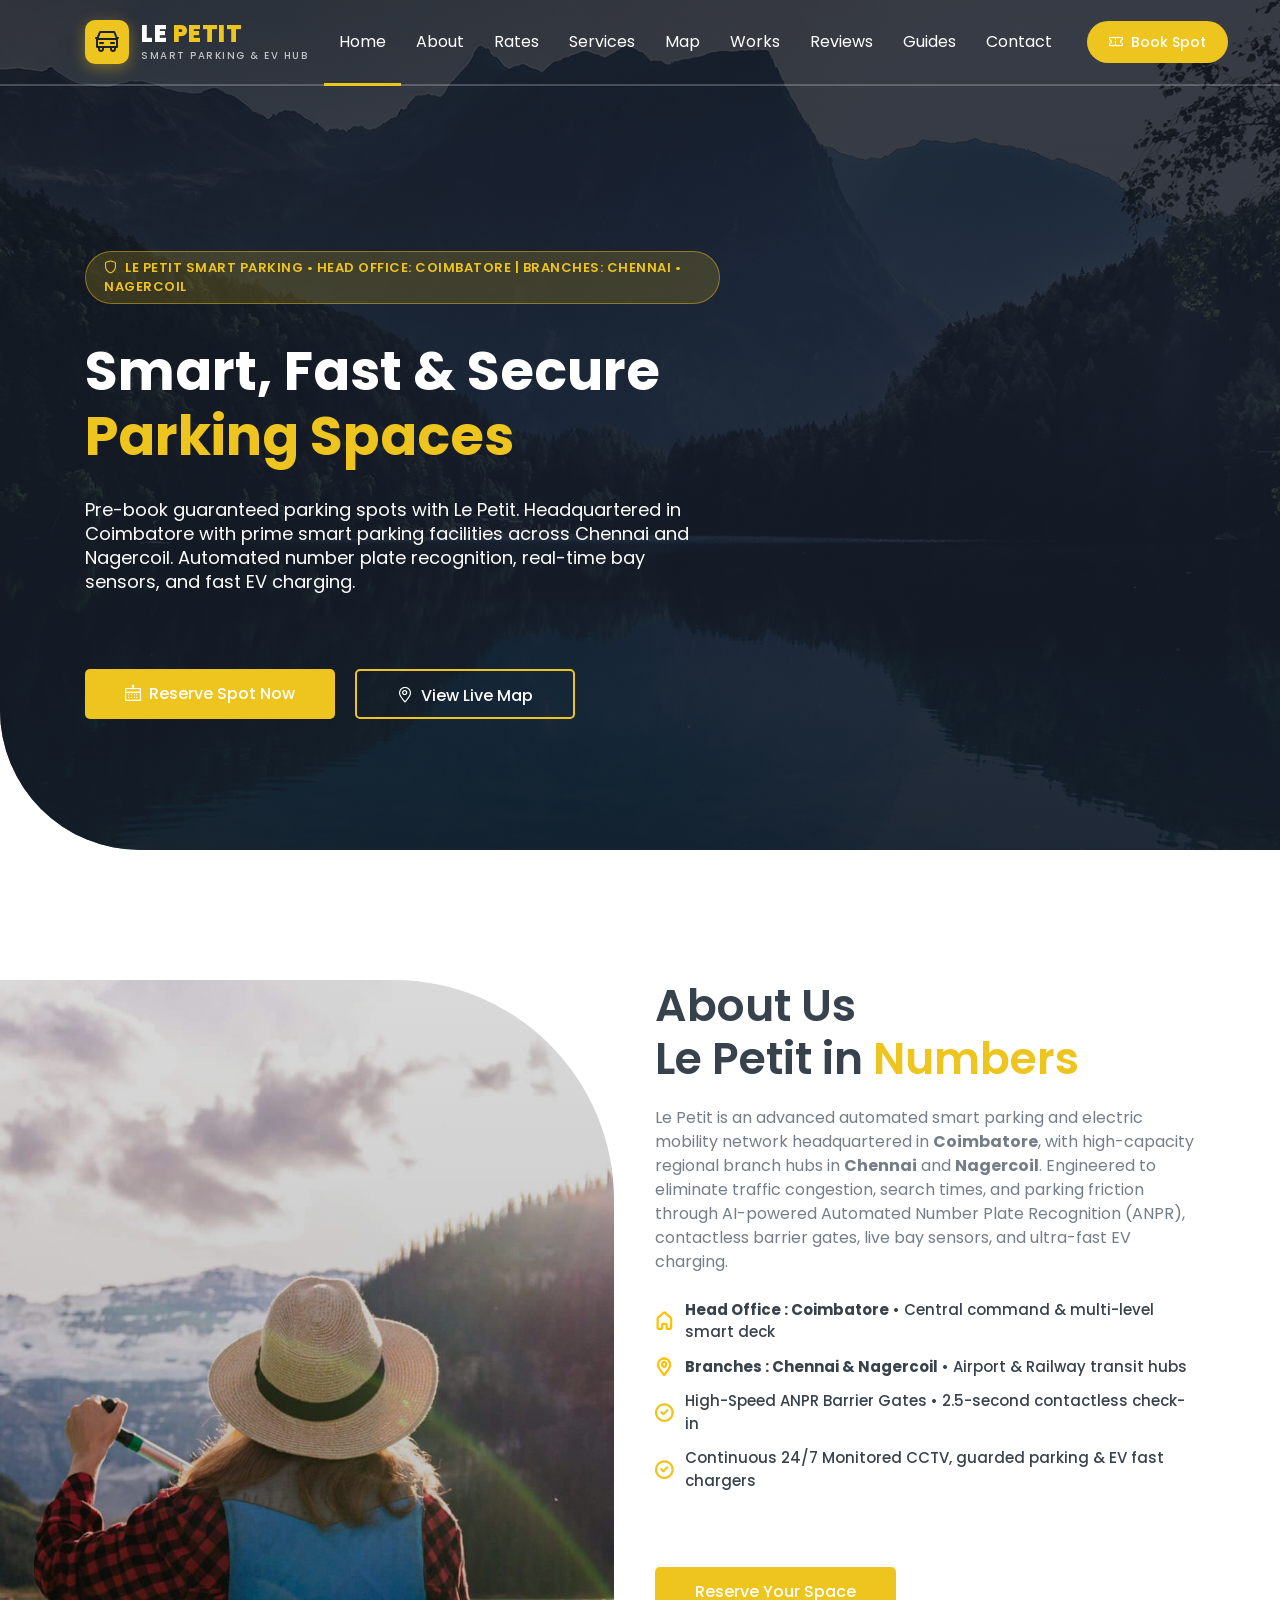
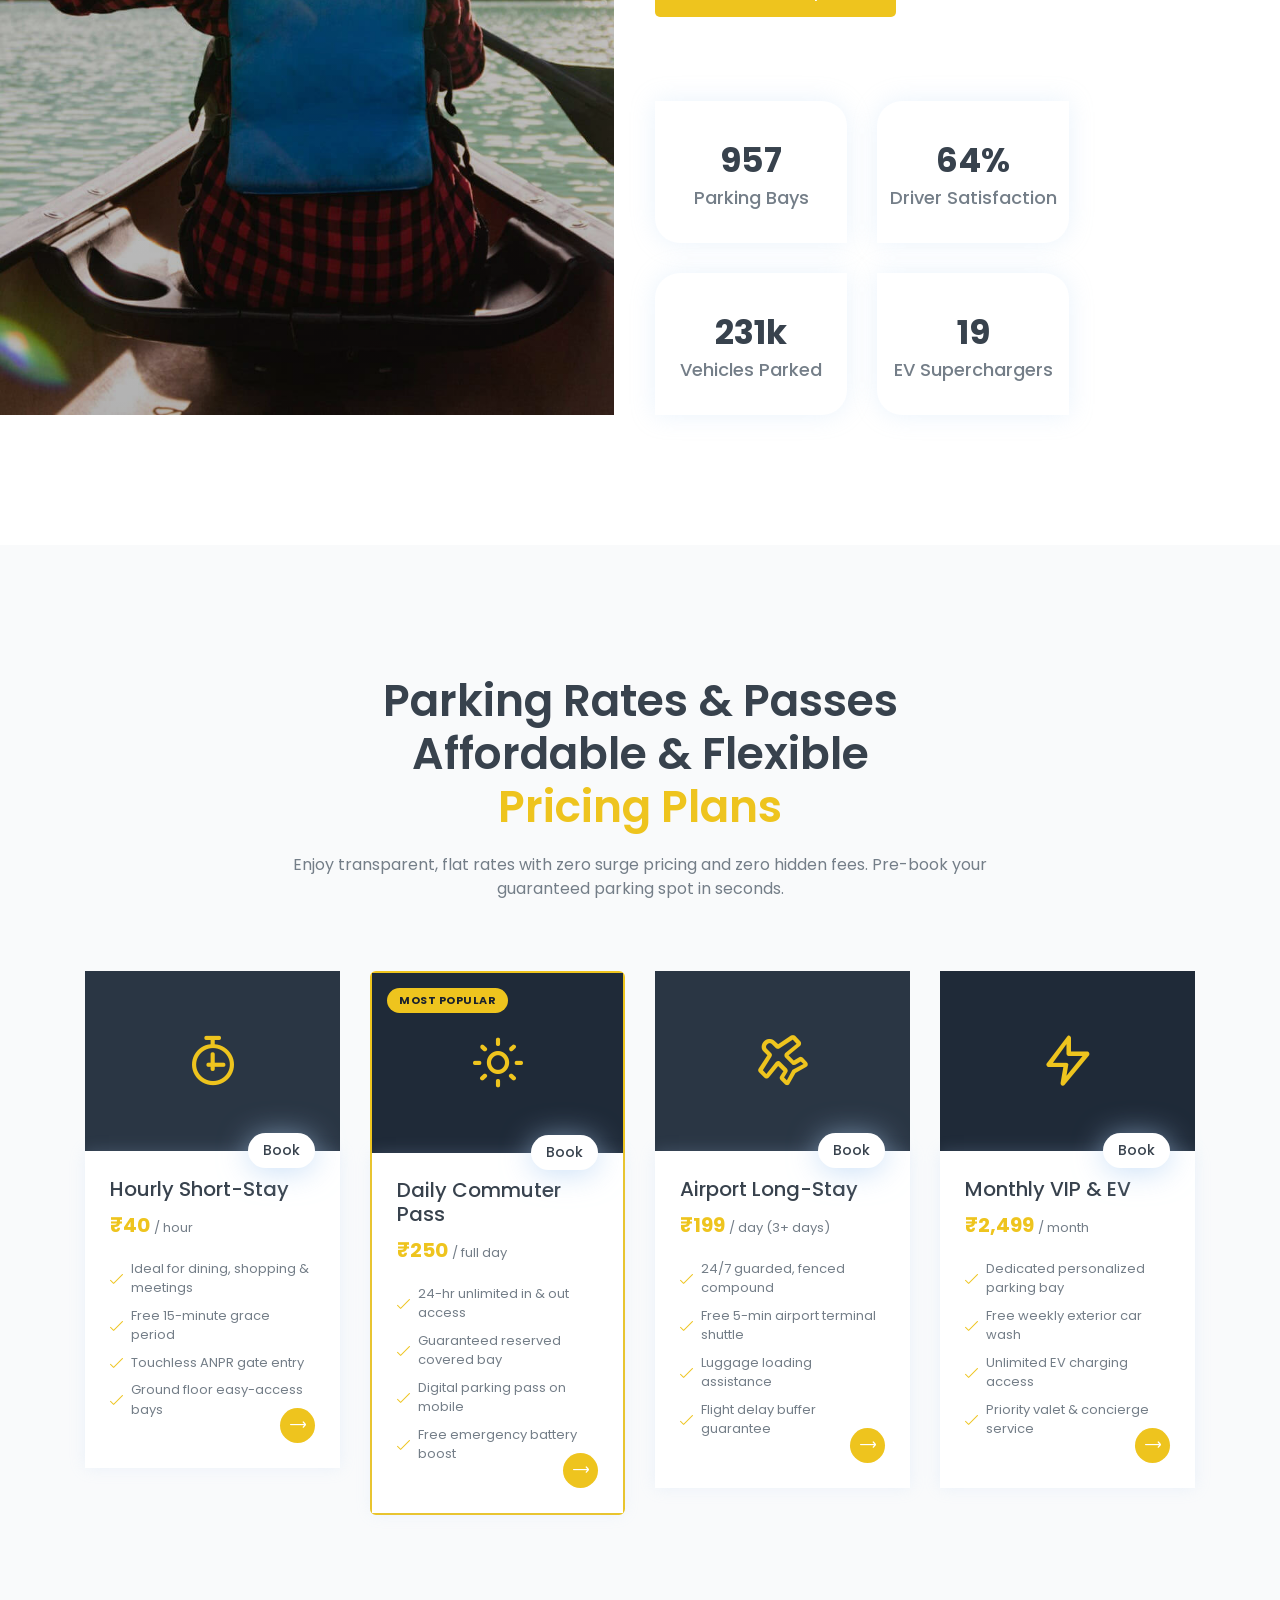
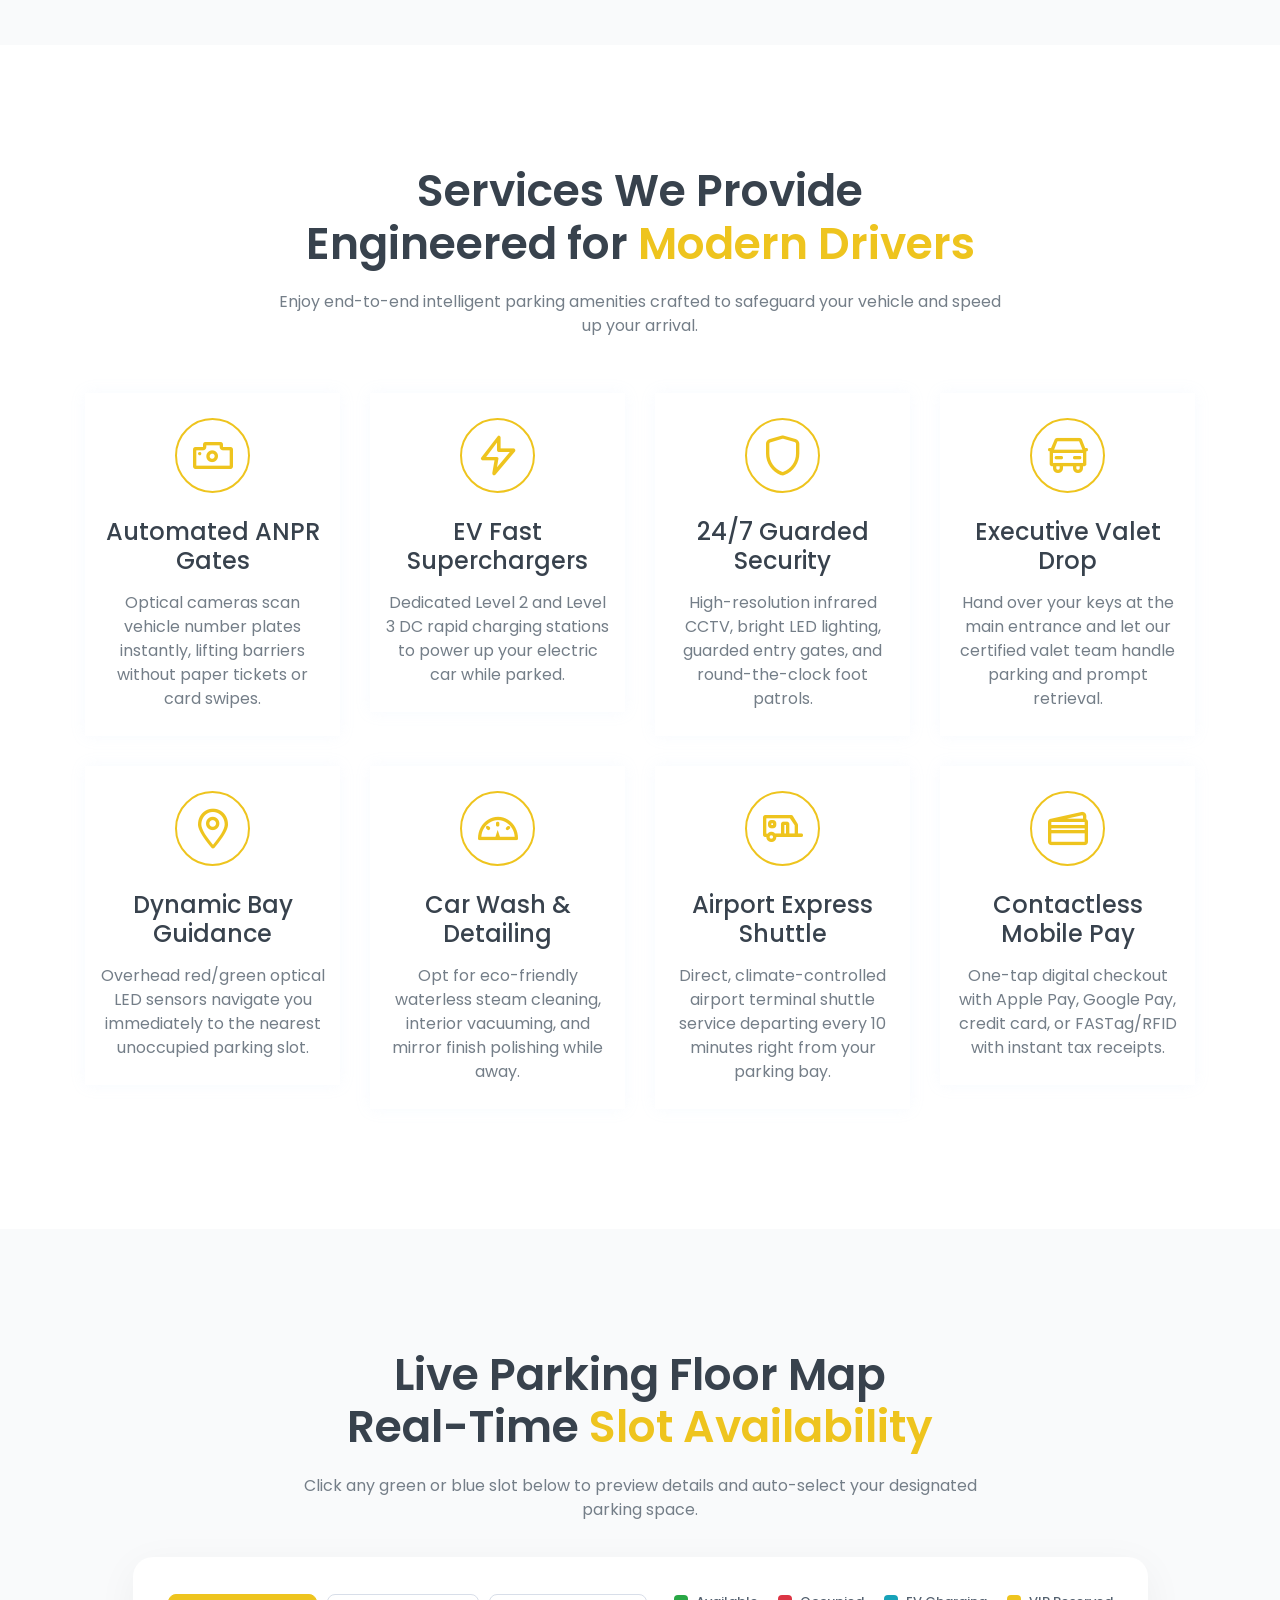
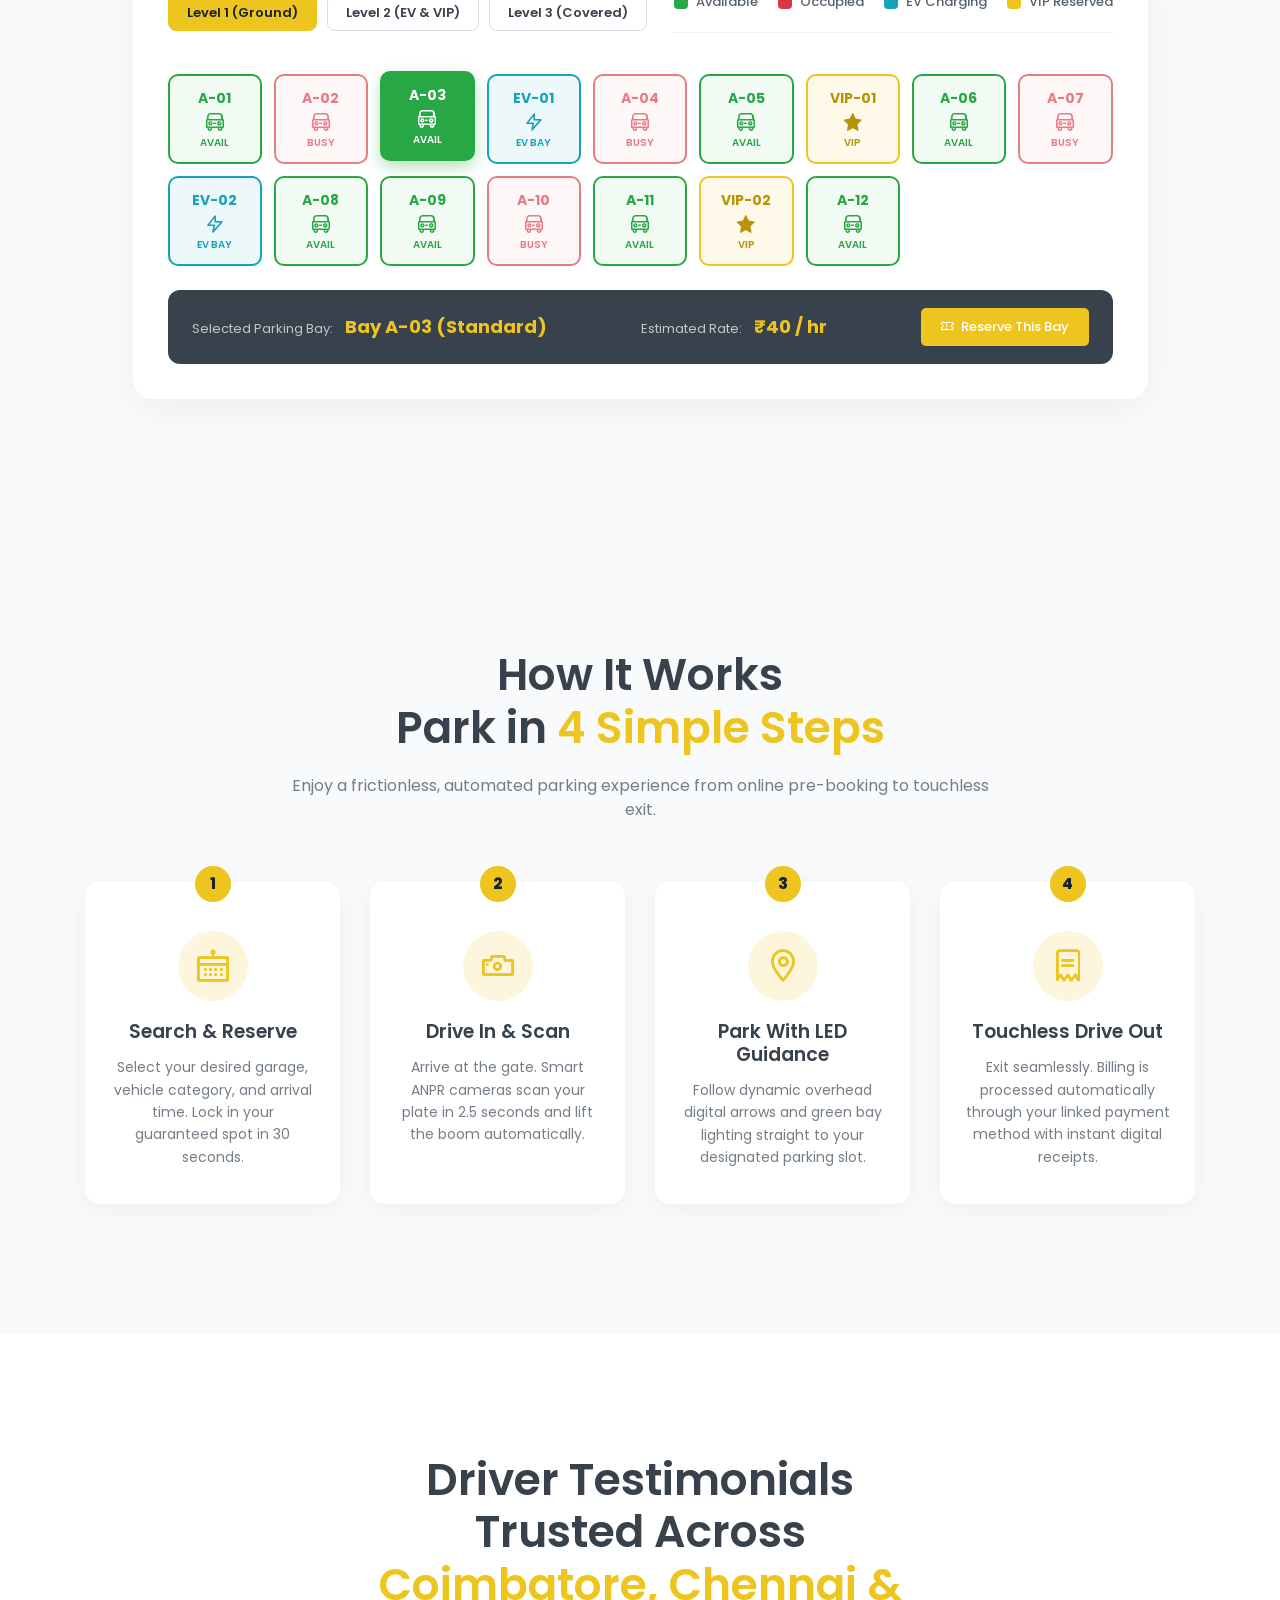
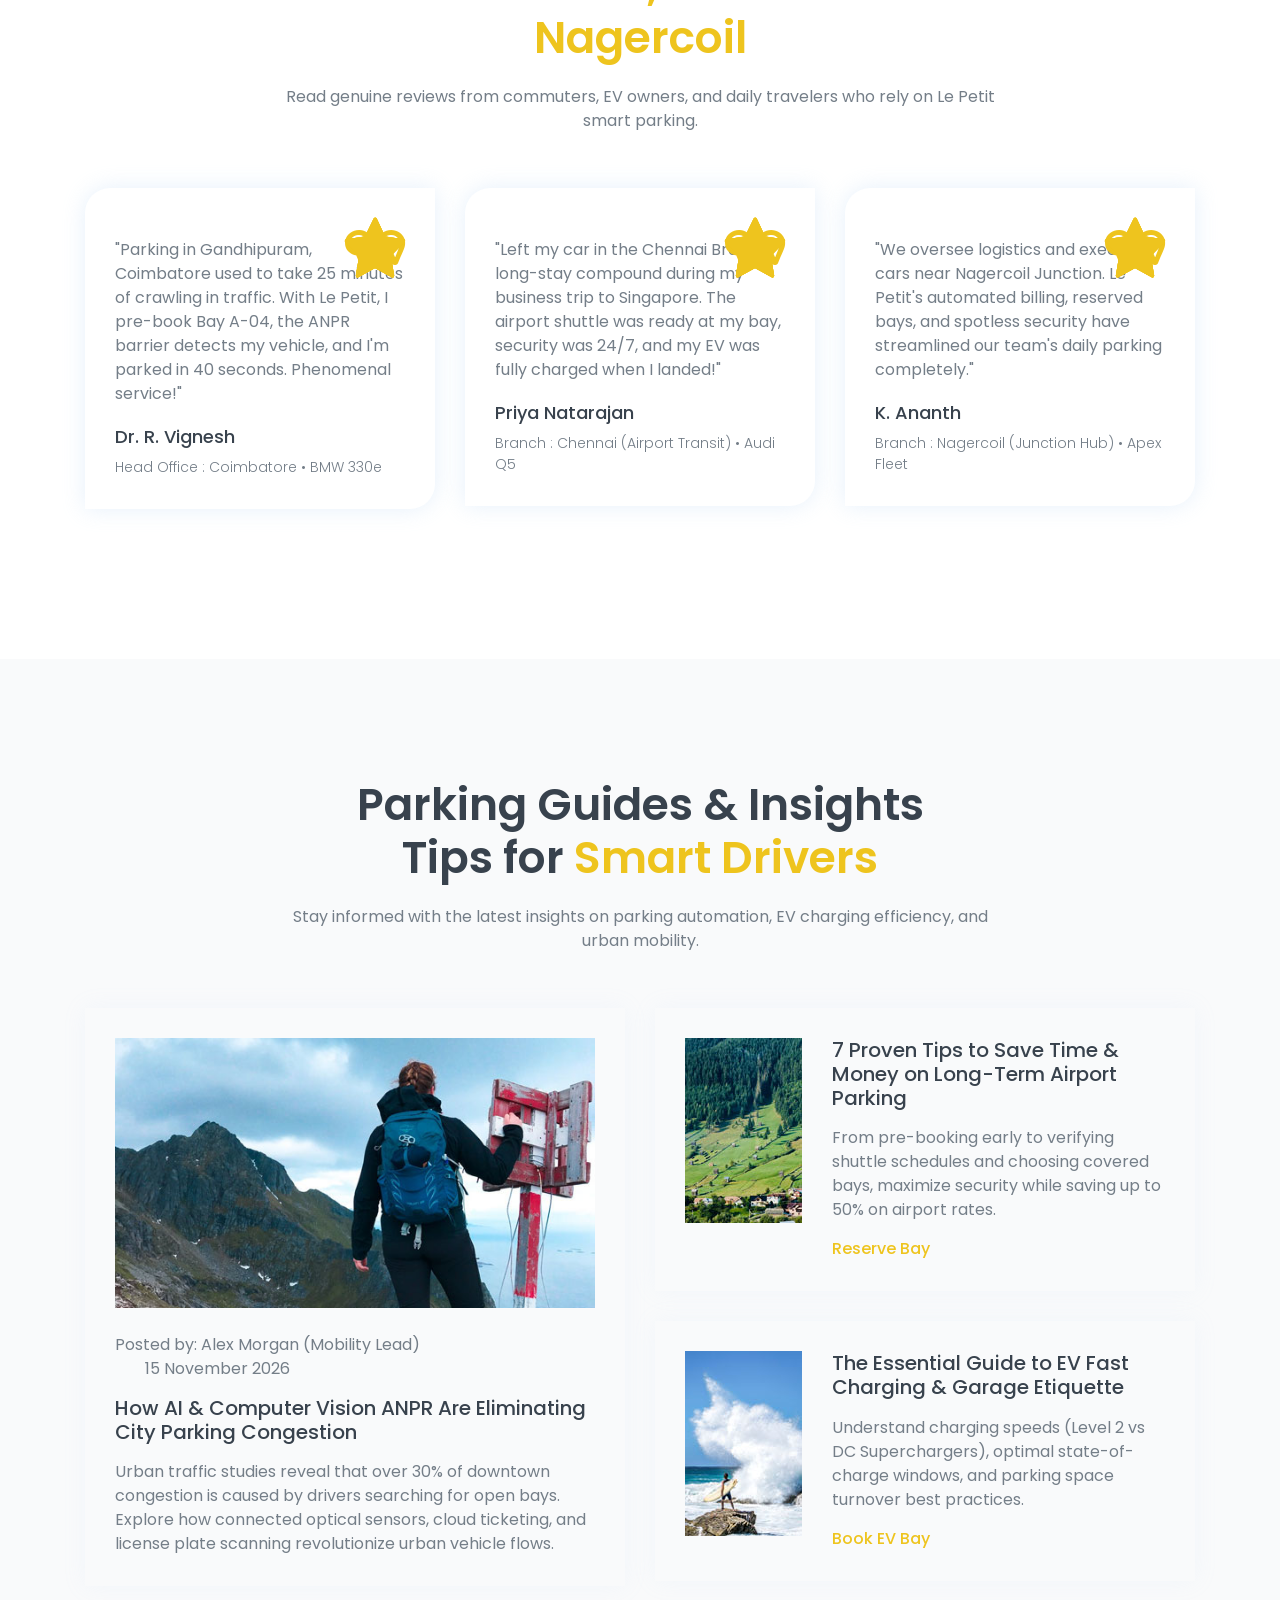
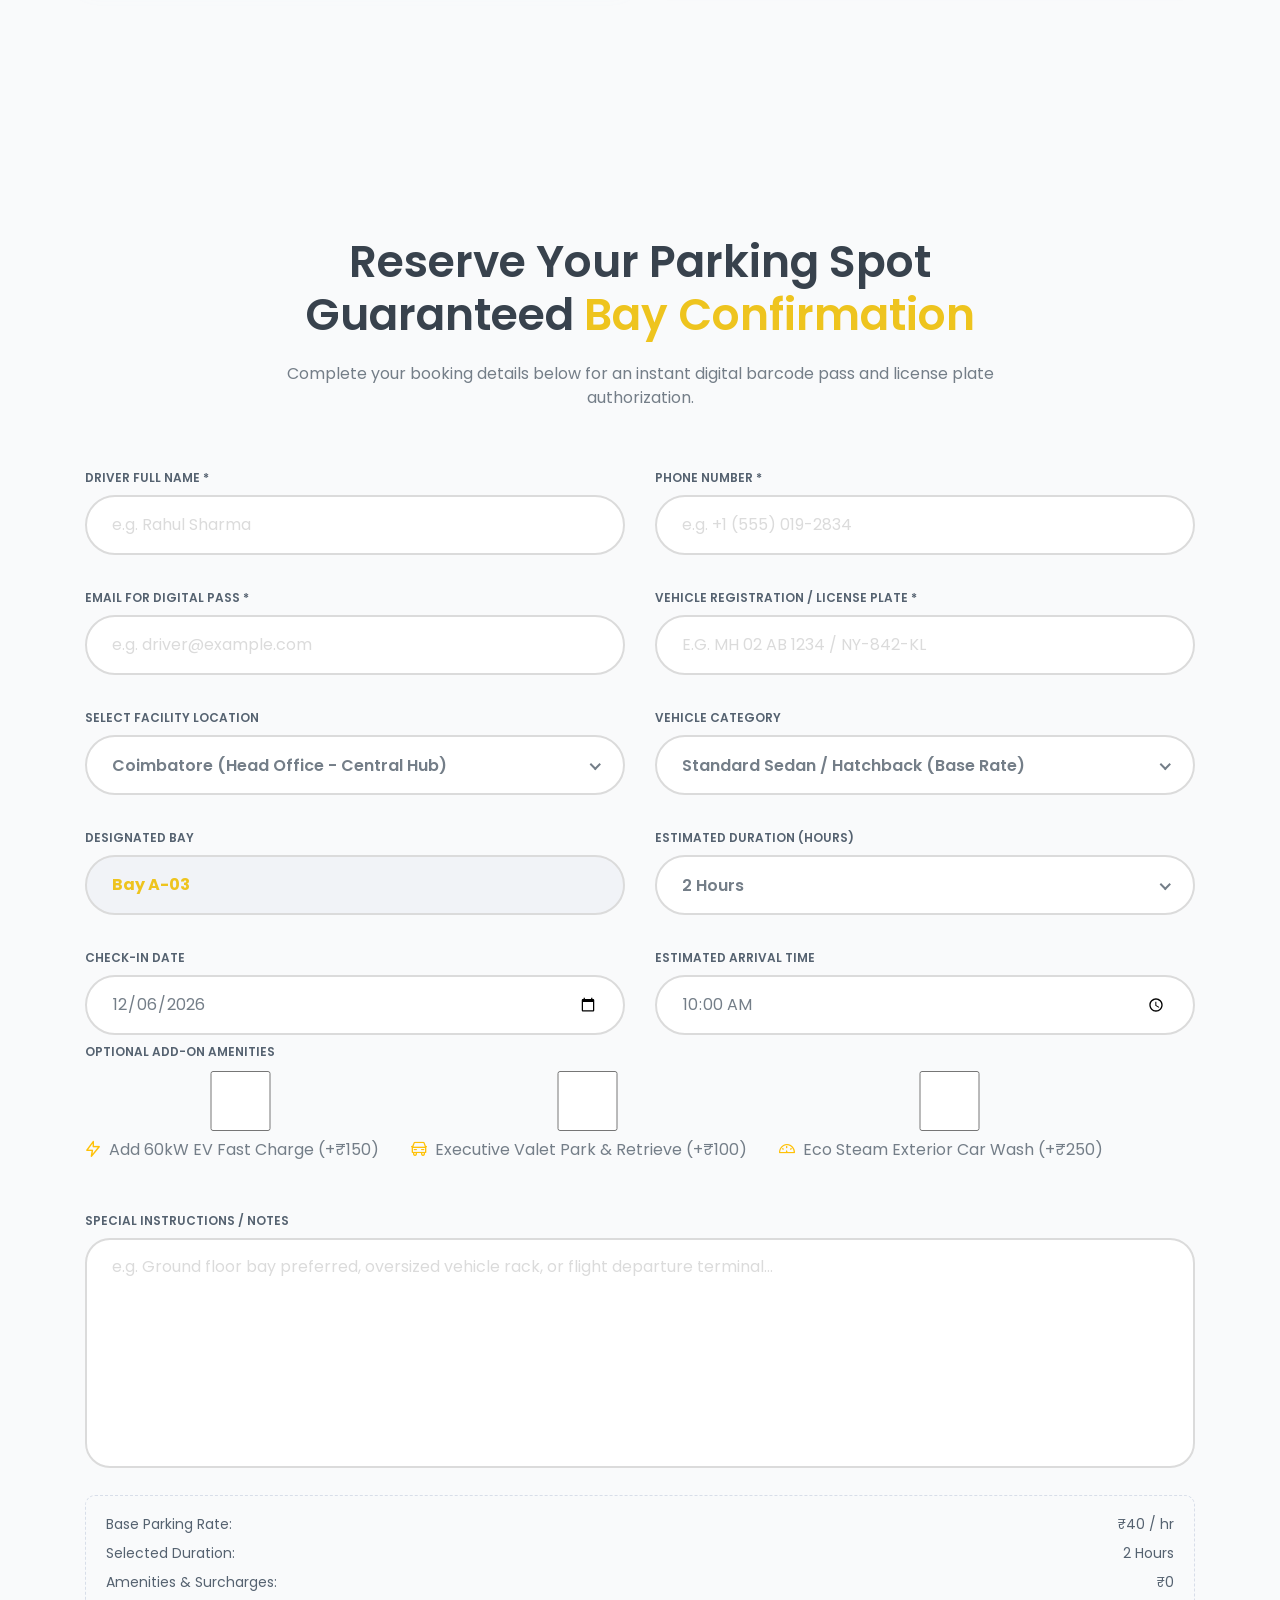
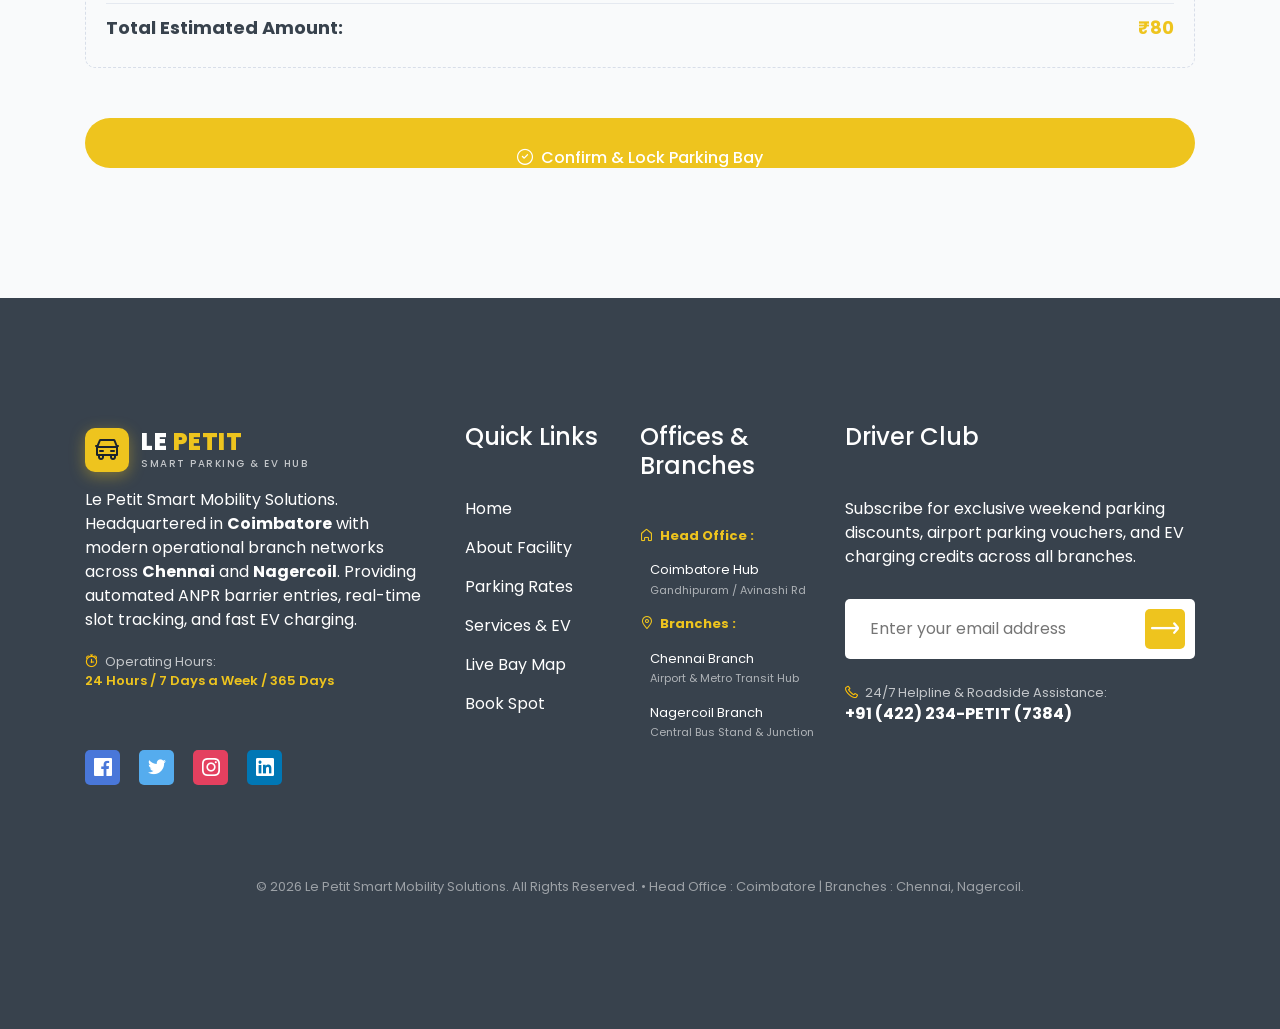
==== commit b8b5307c: "first" ====
--- a/index.html
+++ b/index.html
@@ -90,16 +90,16 @@
                                         <a class="page-scroll" href="#about">About</a>
                                     </li>
                                     <li class="nav-item">
-                                        <a class="page-scroll" href="#packages">Rates &amp; Passes</a>
+                                        <a class="page-scroll" href="#packages">Rates</a>
                                     </li>
                                     <li class="nav-item">
                                         <a class="page-scroll" href="#services">Services</a>
                                     </li>
                                     <li class="nav-item">
-                                        <a class="page-scroll" href="#slotmap">Live Slot Map</a>
+                                        <a class="page-scroll" href="#slotmap"> Map</a>
                                     </li>
                                     <li class="nav-item">
-                                        <a class="page-scroll" href="#how-it-works">How It Works</a>
+                                        <a class="page-scroll" href="#how-it-works">Works</a>
                                     </li>
                                     <li class="nav-item">
                                         <a class="page-scroll" href="#testimonial">Reviews</a>
@@ -127,8 +127,15 @@
         </div> <!-- header navbar -->
 
         <div id="home" class="header_slider">
-            <div class="single_slider bg_cover d-block d-lg-flex align-items-center"
-                style="background-image: linear-gradient(rgba(18, 25, 38, 0.78), rgba(18, 25, 38, 0.88)), url(assets/images/hero-area.jpg)">
+            <div class="single_slider d-block d-lg-flex align-items-center">
+                <!-- Responsive Background Video -->
+                <video class="hero_bg_video" autoplay muted loop playsinline webkit-playsinline poster="assets/images/hero-area.jpg">
+                    <source src="assets/images/car1.mp4" type="video/mp4">
+                    Your browser does not support the video tag.
+                </video>
+                <!-- Dark Gradient Overlay for optimal readability -->
+                <div class="hero_video_overlay"></div>
+
                 <div class="container">
                     <div class="row align-items-center">
                         <div class="col-lg-7 col-md-10">
@@ -158,52 +165,7 @@
                             </div> <!-- slider content -->
                         </div>
 
-                        <!-- Hero Quick Reservation Search Box -->
-                        <div class="col-lg-5 col-md-12 mt-4 mt-lg-0 wow fadeInRightBig" data-wow-duration="1.3s"
-                            data-wow-delay="0.5s">
-                            <div class="hero_search_box">
-                                <h4 class="mb-3" style="color: #38424D; font-size: 20px; font-weight: 700;">
-                                    <i class="lni lni-car text-warning mr-1"></i> Quick Spot Finder
-                                </h4>
-                                <div class="row">
-                                    <div class="col-12 mb-3">
-                                        <label><i class="lni lni-map-marker mr-1"></i> Parking Facility Location</label>
-                                        <select id="quickLocation" class="form-control">
-                                            <option value="coimbatore">Coimbatore (Head Office - Central Hub)</option>
-                                            <option value="chennai">Chennai (Branch - Airport &amp; Transit Hub)
-                                            </option>
-                                            <option value="nagercoil">Nagercoil (Branch - Railway &amp; Town Center)
-                                            </option>
-                                        </select>
-                                    </div>
-                                    <div class="col-sm-6 mb-3">
-                                        <label><i class="lni lni-car-alt mr-1"></i> Vehicle Type</label>
-                                        <select id="quickVehicleType" class="form-control">
-                                            <option value="car">Sedan / Hatchback</option>
-                                            <option value="suv">SUV / Premium 4x4</option>
-                                            <option value="ev">Electric Vehicle (EV)</option>
-                                            <option value="bike">Two-Wheeler / Bike</option>
-                                        </select>
-                                    </div>
-                                    <div class="col-sm-6 mb-3">
-                                        <label><i class="lni lni-timer mr-1"></i> Duration</label>
-                                        <select id="quickDuration" class="form-control">
-                                            <option value="2">2 Hours ($7.00)</option>
-                                            <option value="4">4 Hours ($14.00)</option>
-                                            <option value="8">8 Hours / Full Day ($22.00)</option>
-                                            <option value="weekend">Weekend Pass ($38.00)</option>
-                                            <option value="weekly">Weekly Airport Bay ($79.00)</option>
-                                        </select>
-                                    </div>
-                                    <div class="col-12">
-                                        <a href="#contact" class="main-btn page-scroll text-center d-block"
-                                            onclick="applyQuickSearch()">
-                                            <i class="lni lni-checkmark-circle mr-1"></i> Check Rates &amp; Book
-                                        </a>
-                                    </div>
-                                </div>
-                            </div>
-                        </div> <!-- col-lg-5 -->
+                       
                     </div> <!-- row -->
                 </div> <!-- container -->
             </div> <!-- single slider -->
@@ -324,9 +286,9 @@
                         </div>
                         <div class="destination_content">
                             <a href="#contact" class="main-btn page-scroll"
-                                onclick="selectPlan('Hourly Short-Stay', 3.50)">Book</a>
+                                onclick="selectPlan('Hourly Short-Stay', 40)">Book</a>
                             <h4 class="title"><a href="javascript:void(0)">Hourly Short-Stay</a></h4>
-                            <p class="price" style="font-weight: 700; color: #EEC41E; font-size: 20px;">$3.50 <span
+                            <p class="price" style="font-weight: 700; color: #EEC41E; font-size: 20px;">₹40 <span
                                     style="font-size: 13px; font-weight: normal; color: #747E88;">/ hour</span></p>
 
                             <ul class="package_features">
@@ -336,7 +298,7 @@
                                 <li><i class="lni lni-checkmark"></i> Ground floor easy-access bays</li>
                             </ul>
                             <a href="#contact" class="more page-scroll"
-                                onclick="selectPlan('Hourly Short-Stay', 3.50)"><i class="lni lni-arrow-right"></i></a>
+                                onclick="selectPlan('Hourly Short-Stay', 40)"><i class="lni lni-arrow-right"></i></a>
                         </div>
                     </div>
                 </div>
@@ -354,9 +316,9 @@
                         </div>
                         <div class="destination_content">
                             <a href="#contact" class="main-btn page-scroll"
-                                onclick="selectPlan('Daily Explorer Pass', 22.00)">Book</a>
+                                onclick="selectPlan('Daily Commuter Pass', 250)">Book</a>
                             <h4 class="title"><a href="javascript:void(0)">Daily Commuter Pass</a></h4>
-                            <p class="price" style="font-weight: 700; color: #EEC41E; font-size: 20px;">$22.00 <span
+                            <p class="price" style="font-weight: 700; color: #EEC41E; font-size: 20px;">₹250 <span
                                     style="font-size: 13px; font-weight: normal; color: #747E88;">/ full day</span></p>
 
                             <ul class="package_features">
@@ -366,7 +328,7 @@
                                 <li><i class="lni lni-checkmark"></i> Free emergency battery boost</li>
                             </ul>
                             <a href="#contact" class="more page-scroll"
-                                onclick="selectPlan('Daily Explorer Pass', 22.00)"><i
+                                onclick="selectPlan('Daily Commuter Pass', 250)"><i
                                     class="lni lni-arrow-right"></i></a>
                         </div>
                     </div>
@@ -383,9 +345,9 @@
                         </div>
                         <div class="destination_content">
                             <a href="#contact" class="main-btn page-scroll"
-                                onclick="selectPlan('Airport Long-Stay Bay', 14.00)">Book</a>
+                                onclick="selectPlan('Airport Long-Stay Bay', 199)">Book</a>
                             <h4 class="title"><a href="javascript:void(0)">Airport Long-Stay</a></h4>
-                            <p class="price" style="font-weight: 700; color: #EEC41E; font-size: 20px;">$14.00 <span
+                            <p class="price" style="font-weight: 700; color: #EEC41E; font-size: 20px;">₹199 <span
                                     style="font-size: 13px; font-weight: normal; color: #747E88;">/ day (3+ days)</span>
                             </p>
 
@@ -396,7 +358,7 @@
                                 <li><i class="lni lni-checkmark"></i> Flight delay buffer guarantee</li>
                             </ul>
                             <a href="#contact" class="more page-scroll"
-                                onclick="selectPlan('Airport Long-Stay Bay', 14.00)"><i
+                                onclick="selectPlan('Airport Long-Stay Bay', 199)"><i
                                     class="lni lni-arrow-right"></i></a>
                         </div>
                     </div>
@@ -413,9 +375,9 @@
                         </div>
                         <div class="destination_content">
                             <a href="#contact" class="main-btn page-scroll"
-                                onclick="selectPlan('Monthly VIP & EV Executive', 185.00)">Book</a>
+                                onclick="selectPlan('Monthly VIP & EV Executive', 2499)">Book</a>
                             <h4 class="title"><a href="javascript:void(0)">Monthly VIP &amp; EV</a></h4>
-                            <p class="price" style="font-weight: 700; color: #EEC41E; font-size: 20px;">$185.00 <span
+                            <p class="price" style="font-weight: 700; color: #EEC41E; font-size: 20px;">₹2,499 <span
                                     style="font-size: 13px; font-weight: normal; color: #747E88;">/ month</span></p>
 
                             <ul class="package_features">
@@ -425,7 +387,7 @@
                                 <li><i class="lni lni-checkmark"></i> Priority valet &amp; concierge service</li>
                             </ul>
                             <a href="#contact" class="more page-scroll"
-                                onclick="selectPlan('Monthly VIP & EV Executive', 185.00)"><i
+                                onclick="selectPlan('Monthly VIP & EV Executive', 2499)"><i
                                     class="lni lni-arrow-right"></i></a>
                         </div>
                     </div>
@@ -613,7 +575,7 @@
                         <div class="parking_bays_grid" id="baysGrid">
                             <!-- Slot items generated interactively -->
                             <div class="bay_slot avail"
-                                onclick="selectSlot('Bay A-01', 'Ground Floor Standard', 3.50, this)">
+                                onclick="selectSlot('Bay A-01', 'Ground Floor Standard', 40, this)">
                                 <span class="bay_number">A-01</span>
                                 <i class="lni lni-car bay_icon"></i>
                                 <span class="bay_status_text">Avail</span>
@@ -624,13 +586,13 @@
                                 <span class="bay_status_text">Busy</span>
                             </div>
                             <div class="bay_slot avail selected"
-                                onclick="selectSlot('Bay A-03', 'Ground Floor Standard', 3.50, this)">
+                                onclick="selectSlot('Bay A-03', 'Ground Floor Standard', 40, this)">
                                 <span class="bay_number">A-03</span>
                                 <i class="lni lni-car bay_icon"></i>
                                 <span class="bay_status_text">Avail</span>
                             </div>
                             <div class="bay_slot ev"
-                                onclick="selectSlot('Bay EV-01', 'EV Fast Charging Bay', 5.00, this)">
+                                onclick="selectSlot('Bay EV-01', 'EV Fast Charging Bay', 65, this)">
                                 <span class="bay_number">EV-01</span>
                                 <i class="lni lni-bolt bay_icon"></i>
                                 <span class="bay_status_text">EV Bay</span>
@@ -641,19 +603,19 @@
                                 <span class="bay_status_text">Busy</span>
                             </div>
                             <div class="bay_slot avail"
-                                onclick="selectSlot('Bay A-05', 'Ground Floor Standard', 3.50, this)">
+                                onclick="selectSlot('Bay A-05', 'Ground Floor Standard', 40, this)">
                                 <span class="bay_number">A-05</span>
                                 <i class="lni lni-car bay_icon"></i>
                                 <span class="bay_status_text">Avail</span>
                             </div>
                             <div class="bay_slot vip"
-                                onclick="selectSlot('Bay VIP-01', 'Executive VIP Bay', 6.00, this)">
+                                onclick="selectSlot('Bay VIP-01', 'Executive VIP Bay', 80, this)">
                                 <span class="bay_number">VIP-01</span>
                                 <i class="lni lni-star-filled bay_icon"></i>
                                 <span class="bay_status_text">VIP</span>
                             </div>
                             <div class="bay_slot avail"
-                                onclick="selectSlot('Bay A-06', 'Ground Floor Standard', 3.50, this)">
+                                onclick="selectSlot('Bay A-06', 'Ground Floor Standard', 40, this)">
                                 <span class="bay_number">A-06</span>
                                 <i class="lni lni-car bay_icon"></i>
                                 <span class="bay_status_text">Avail</span>
@@ -664,19 +626,19 @@
                                 <span class="bay_status_text">Busy</span>
                             </div>
                             <div class="bay_slot ev"
-                                onclick="selectSlot('Bay EV-02', 'EV Fast Charging Bay', 5.00, this)">
+                                onclick="selectSlot('Bay EV-02', 'EV Fast Charging Bay', 65, this)">
                                 <span class="bay_number">EV-02</span>
                                 <i class="lni lni-bolt bay_icon"></i>
                                 <span class="bay_status_text">EV Bay</span>
                             </div>
                             <div class="bay_slot avail"
-                                onclick="selectSlot('Bay A-08', 'Ground Floor Standard', 3.50, this)">
+                                onclick="selectSlot('Bay A-08', 'Ground Floor Standard', 40, this)">
                                 <span class="bay_number">A-08</span>
                                 <i class="lni lni-car bay_icon"></i>
                                 <span class="bay_status_text">Avail</span>
                             </div>
                             <div class="bay_slot avail"
-                                onclick="selectSlot('Bay A-09', 'Ground Floor Standard', 3.50, this)">
+                                onclick="selectSlot('Bay A-09', 'Ground Floor Standard', 40, this)">
                                 <span class="bay_number">A-09</span>
                                 <i class="lni lni-car bay_icon"></i>
                                 <span class="bay_status_text">Avail</span>
@@ -687,19 +649,19 @@
                                 <span class="bay_status_text">Busy</span>
                             </div>
                             <div class="bay_slot avail"
-                                onclick="selectSlot('Bay A-11', 'Ground Floor Standard', 3.50, this)">
+                                onclick="selectSlot('Bay A-11', 'Ground Floor Standard', 40, this)">
                                 <span class="bay_number">A-11</span>
                                 <i class="lni lni-car bay_icon"></i>
                                 <span class="bay_status_text">Avail</span>
                             </div>
                             <div class="bay_slot vip"
-                                onclick="selectSlot('Bay VIP-02', 'Executive VIP Bay', 6.00, this)">
+                                onclick="selectSlot('Bay VIP-02', 'Executive VIP Bay', 80, this)">
                                 <span class="bay_number">VIP-02</span>
                                 <i class="lni lni-star-filled bay_icon"></i>
                                 <span class="bay_status_text">VIP</span>
                             </div>
                             <div class="bay_slot avail"
-                                onclick="selectSlot('Bay A-12', 'Ground Floor Standard', 3.50, this)">
+                                onclick="selectSlot('Bay A-12', 'Ground Floor Standard', 40, this)">
                                 <span class="bay_number">A-12</span>
                                 <i class="lni lni-car bay_icon"></i>
                                 <span class="bay_status_text">Avail</span>
@@ -714,7 +676,7 @@
                             </div>
                             <div>
                                 <span class="info_label">Estimated Rate:</span>
-                                <span class="info_val ml-2" id="selectedBayRateDisplay">$3.50 / hr</span>
+                                <span class="info_val ml-2" id="selectedBayRateDisplay">₹40 / hr</span>
                             </div>
                             <div>
                                 <a href="#contact" class="main-btn page-scroll"
@@ -1019,10 +981,10 @@
                                     style="font-size:12px; font-weight:600; color:#556270; text-transform:uppercase;">Vehicle
                                     Category</label>
                                 <select id="bookCategory" onchange="calculateReservationCost()">
-                                    <option value="car">Standard Sedan / Hatchback</option>
-                                    <option value="suv">SUV / Crossover / 4x4 (+$1/hr)</option>
-                                    <option value="ev">Electric Vehicle (EV + Fast Charger) (+$2/hr)</option>
-                                    <option value="bike">Motorcycle / Two-Wheeler (-$1.50/hr)</option>
+                                    <option value="car">Standard Sedan / Hatchback (Base Rate)</option>
+                                    <option value="suv">SUV / Crossover / 4x4 (+₹15/hr)</option>
+                                    <option value="ev">Electric Vehicle (EV + Fast Charger) (+₹25/hr)</option>
+                                    <option value="bike">Motorcycle / Two-Wheeler (-₹20/hr)</option>
                                 </select>
                             </div>
                         </div>
@@ -1085,17 +1047,17 @@
                                     <label class="amenity_checkbox_card">
                                         <input type="checkbox" id="addonEvCharge" onchange="calculateReservationCost()">
                                         <span><i class="lni lni-bolt text-warning mr-1"></i> Add 60kW EV Fast Charge
-                                            (+$10.00)</span>
+                                            (+₹150)</span>
                                     </label>
                                     <label class="amenity_checkbox_card">
                                         <input type="checkbox" id="addonValet" onchange="calculateReservationCost()">
                                         <span><i class="lni lni-car-alt text-warning mr-1"></i> Executive Valet Park
-                                            &amp; Retrieve (+$8.00)</span>
+                                            &amp; Retrieve (+₹100)</span>
                                     </label>
                                     <label class="amenity_checkbox_card">
                                         <input type="checkbox" id="addonWash" onchange="calculateReservationCost()">
                                         <span><i class="lni lni-dashboard text-warning mr-1"></i> Eco Steam Exterior Car
-                                            Wash (+$16.00)</span>
+                                            Wash (+₹250)</span>
                                     </label>
                                 </div>
                             </div>
@@ -1117,7 +1079,7 @@
                             <div class="pricing_summary_box">
                                 <div class="pricing_summary_row">
                                     <span>Base Parking Rate:</span>
-                                    <span id="summaryBaseRate">$3.50 / hr</span>
+                                    <span id="summaryBaseRate">₹40 / hr</span>
                                 </div>
                                 <div class="pricing_summary_row">
                                     <span>Selected Duration:</span>
@@ -1125,11 +1087,11 @@
                                 </div>
                                 <div class="pricing_summary_row">
                                     <span>Amenities &amp; Surcharges:</span>
-                                    <span id="summaryAddons">$0.00</span>
+                                    <span id="summaryAddons">₹0</span>
                                 </div>
                                 <div class="pricing_summary_row total">
                                     <span>Total Estimated Amount:</span>
-                                    <span class="cost_amount" id="summaryTotalCost">$7.00</span>
+                                    <span class="cost_amount" id="summaryTotalCost">₹80</span>
                                 </div>
                             </div>
                         </div>
@@ -1380,7 +1342,7 @@
         function selectPlan(planName, basePrice) {
             var notes = document.getElementById('bookNotes');
             if (notes) {
-                notes.value = 'Selected Package: ' + planName + ' ($' + basePrice.toFixed(2) + ')';
+                notes.value = 'Selected Package: ' + planName + ' (₹' + basePrice.toLocaleString('en-IN') + ')';
             }
             var durSelect = document.getElementById('bookDurationHours');
             var facSelect = document.getElementById('bookFacility');
@@ -1428,7 +1390,7 @@
             }
             var selRateDisplay = document.getElementById('selectedBayRateDisplay');
             if (selRateDisplay) {
-                selRateDisplay.innerText = '$' + rate.toFixed(2) + ' / hr';
+                selRateDisplay.innerText = '₹' + rate + ' / hr';
             }
 
             var bayInput = document.getElementById('bookBayInput');
@@ -1488,7 +1450,7 @@
                 var firstCode = firstAvail.querySelector('.bay_number').innerText;
                 var displayBay = 'Bay ' + firstCode;
                 var bayType = firstAvail.classList.contains('ev') ? 'EV Supercharge Bay' : (firstAvail.classList.contains('vip') ? 'VIP Deck' : floorName);
-                var rate = firstAvail.classList.contains('ev') ? 5.00 : (firstAvail.classList.contains('vip') ? 6.00 : 3.50);
+                var rate = firstAvail.classList.contains('ev') ? 65 : (firstAvail.classList.contains('vip') ? 80 : 40);
 
                 var selBayDisplay = document.getElementById('selectedBayDisplay');
                 if (selBayDisplay) {
@@ -1496,7 +1458,7 @@
                 }
                 var selRateDisplay = document.getElementById('selectedBayRateDisplay');
                 if (selRateDisplay) {
-                    selRateDisplay.innerText = '$' + rate.toFixed(2) + ' / hr';
+                    selRateDisplay.innerText = '₹' + rate + ' / hr';
                 }
                 var bayInput = document.getElementById('bookBayInput');
                 if (bayInput) {
@@ -1513,39 +1475,39 @@
             var durationInput = document.getElementById('bookDurationHours');
             var duration = durationInput ? parseInt(durationInput.value, 10) : 2;
 
-            var baseRate = 3.50;
-            if (facility === 'chennai') baseRate = 4.00;
-            if (facility === 'coimbatore') baseRate = 3.50;
-            if (facility === 'nagercoil') baseRate = 3.00;
+            var baseRate = 40;
+            if (facility === 'chennai') baseRate = 50;
+            if (facility === 'coimbatore') baseRate = 40;
+            if (facility === 'nagercoil') baseRate = 30;
 
             var catMultiplier = 0;
-            if (category === 'suv') catMultiplier = 1.00;
-            if (category === 'ev') catMultiplier = 2.00;
-            if (category === 'bike') catMultiplier = -1.50;
-
-            var hourlyCost = Math.max(1.50, baseRate + catMultiplier);
+            if (category === 'suv') catMultiplier = 15;
+            if (category === 'ev') catMultiplier = 25;
+            if (category === 'bike') catMultiplier = -20;
+
+            var hourlyCost = Math.max(15, baseRate + catMultiplier);
             var parkingTotal = 0;
             var durationLabel = duration + ' Hours';
 
-            // Flat special pricing tiers
+            // Flat special pricing tiers (in Indian Rupees)
             if (duration === 8) {
-                parkingTotal = 22.00;
+                parkingTotal = 250;
                 durationLabel = '8 Hours (Full Day Shift Pass)';
             } else if (duration === 24) {
-                parkingTotal = 22.00;
+                parkingTotal = 250;
                 durationLabel = '24 Hours (Full Day Pass)';
             } else if (duration === 48) {
-                parkingTotal = 38.00;
+                parkingTotal = 499;
                 durationLabel = '48 Hours (Weekend Pass)';
             } else if (duration === 72) {
-                parkingTotal = 42.00;
+                parkingTotal = 597;
                 durationLabel = '72 Hours (3-Day Airport Pass)';
             } else if (duration === 720) {
-                parkingTotal = 185.00;
+                parkingTotal = 2499;
                 durationLabel = '30 Days (Monthly VIP & EV Pass)';
             } else if (duration > 24) {
                 var days = Math.ceil(duration / 24);
-                parkingTotal = days * 22.00;
+                parkingTotal = days * 250;
                 durationLabel = days + ' Days (' + duration + ' Hours)';
             } else {
                 parkingTotal = hourlyCost * duration;
@@ -1553,28 +1515,28 @@
 
             var addonsTotal = 0;
             if (document.getElementById('addonEvCharge') && document.getElementById('addonEvCharge').checked) {
-                addonsTotal += 10.00;
+                addonsTotal += 150;
             }
             if (document.getElementById('addonValet') && document.getElementById('addonValet').checked) {
-                addonsTotal += 8.00;
+                addonsTotal += 100;
             }
             if (document.getElementById('addonWash') && document.getElementById('addonWash').checked) {
-                addonsTotal += 16.00;
+                addonsTotal += 250;
             }
 
             var grandTotal = parkingTotal + addonsTotal;
 
             if (document.getElementById('summaryBaseRate')) {
-                document.getElementById('summaryBaseRate').innerText = '$' + hourlyCost.toFixed(2) + ' / hr';
+                document.getElementById('summaryBaseRate').innerText = '₹' + hourlyCost + ' / hr';
             }
             if (document.getElementById('summaryDuration')) {
                 document.getElementById('summaryDuration').innerText = durationLabel;
             }
             if (document.getElementById('summaryAddons')) {
-                document.getElementById('summaryAddons').innerText = '$' + addonsTotal.toFixed(2);
+                document.getElementById('summaryAddons').innerText = '₹' + addonsTotal.toLocaleString('en-IN');
             }
             if (document.getElementById('summaryTotalCost')) {
-                document.getElementById('summaryTotalCost').innerText = '$' + grandTotal.toFixed(2);
+                document.getElementById('summaryTotalCost').innerText = '₹' + grandTotal.toLocaleString('en-IN');
             }
         }
 
@@ -1584,7 +1546,7 @@
             var name = document.getElementById('bookDriverName') ? document.getElementById('bookDriverName').value : 'Valued Driver';
             var plate = document.getElementById('bookPlate') ? document.getElementById('bookPlate').value.toUpperCase() : 'TN 38 AB 1234';
             var bay = document.getElementById('bookBayInput') ? document.getElementById('bookBayInput').value : 'Bay A-03';
-            var total = document.getElementById('summaryTotalCost') ? document.getElementById('summaryTotalCost').innerText : '$7.00';
+            var total = document.getElementById('summaryTotalCost') ? document.getElementById('summaryTotalCost').innerText : '₹80';
             var timeIn = document.getElementById('bookTimeIn') ? document.getElementById('bookTimeIn').value : '10:00';
             var dateIn = document.getElementById('bookDateIn') ? document.getElementById('bookDateIn').value : new Date().toISOString().split('T')[0];
 
--- a/assets/css/style.css
+++ b/assets/css/style.css
@@ -761,47 +761,75 @@
   color: #EEC41E;
 }
 
-/*===== SLIDER =====*/
+/*===== SLIDER & RESPONSIVE BACKGROUND VIDEO =====*/
+.header_slider {
+  position: relative;
+  width: 100%;
+}
+
 .single_slider {
-  height: 800px;
+  min-height: 850px;
   position: relative;
   overflow: hidden;
-  border-bottom-left-radius: 165px;
+  border-bottom-left-radius: 140px;
+  display: flex;
+  align-items: center;
+  padding-top: 110px;
+  padding-bottom: 70px;
 }
 
 @media only screen and (min-width: 1400px) {
   .single_slider {
-    height: 950px;
+    min-height: 920px;
+    padding-top: 130px;
+    padding-bottom: 90px;
   }
 }
 
 @media only screen and (min-width: 992px) and (max-width: 1199px) {
   .single_slider {
-    border-bottom-left-radius: 105px;
-  }
-}
-
-@media only screen and (min-width: 768px) and (max-width: 991px) {
-  .single_slider {
-    height: 700px;
-  }
-}
-
-@media (max-width: 767px) {
-  .single_slider {
-    height: 600px;
-    border-bottom-left-radius: 85px;
-  }
-}
-
-.single_slider::before {
+    min-height: 800px;
+    border-bottom-left-radius: 100px;
+  }
+}
+
+/* Hero Responsive Background Video & Overlay */
+.hero_bg_video {
   position: absolute;
-  content: '';
-  background-color: rgba(56, 66, 77, 0.24);
+  top: 50%;
+  left: 50%;
   width: 100%;
   height: 100%;
+  min-width: 100%;
+  min-height: 100%;
+  object-fit: cover;
+  object-position: center center;
+  transform: translate(-50%, -50%);
+  -webkit-transform: translate(-50%, -50%);
+  z-index: 0;
+  pointer-events: none;
+}
+
+.hero_video_overlay {
+  position: absolute;
+  top: 0;
   left: 0;
-  top: 0;
+  right: 0;
+  bottom: 0;
+  width: 100%;
+  height: 100%;
+  background: linear-gradient(180deg, rgba(18, 25, 38, 0.72) 0%, rgba(18, 25, 38, 0.86) 100%);
+  z-index: 1;
+  pointer-events: none;
+}
+
+.single_slider::before {
+  display: none !important;
+}
+
+.single_slider .container {
+  position: relative;
+  z-index: 2;
 }
 
 .slider_content {
@@ -2345,14 +2373,20 @@
 /* Tablet & Mobile Screens (<= 991px) */
 @media (max-width: 991px) {
   /* Fix Hero Section Overflow and Height Cutoff */
-  .header_slider,
+  .header_slider {
+    position: relative;
+    width: 100%;
+    padding: 0 !important;
+    height: auto !important;
+  }
   .single_slider {
+    width: 100%;
     height: auto !important;
     min-height: 100vh;
-    overflow: visible !important;
-    padding-top: 130px !important;
-    padding-bottom: 75px !important;
-    border-bottom-left-radius: 70px !important;
+    overflow: hidden !important;
+    padding-top: 115px !important;
+    padding-bottom: 65px !important;
+    border-bottom-left-radius: 60px !important;
     display: block !important;
   }
   .single_slider .container {
@@ -2593,11 +2627,13 @@
 
 /* Small Smartphone Screens (<= 575px) */
 @media (max-width: 575px) {
-  .header_slider,
+  .header_slider {
+    padding: 0 !important;
+  }
   .single_slider {
-    padding-top: 105px !important;
-    padding-bottom: 50px !important;
-    border-bottom-left-radius: 40px !important;
+    padding-top: 95px !important;
+    padding-bottom: 45px !important;
+    border-bottom-left-radius: 35px !important;
   }
   .navbar-brand .logo_icon {
     width: 36px;
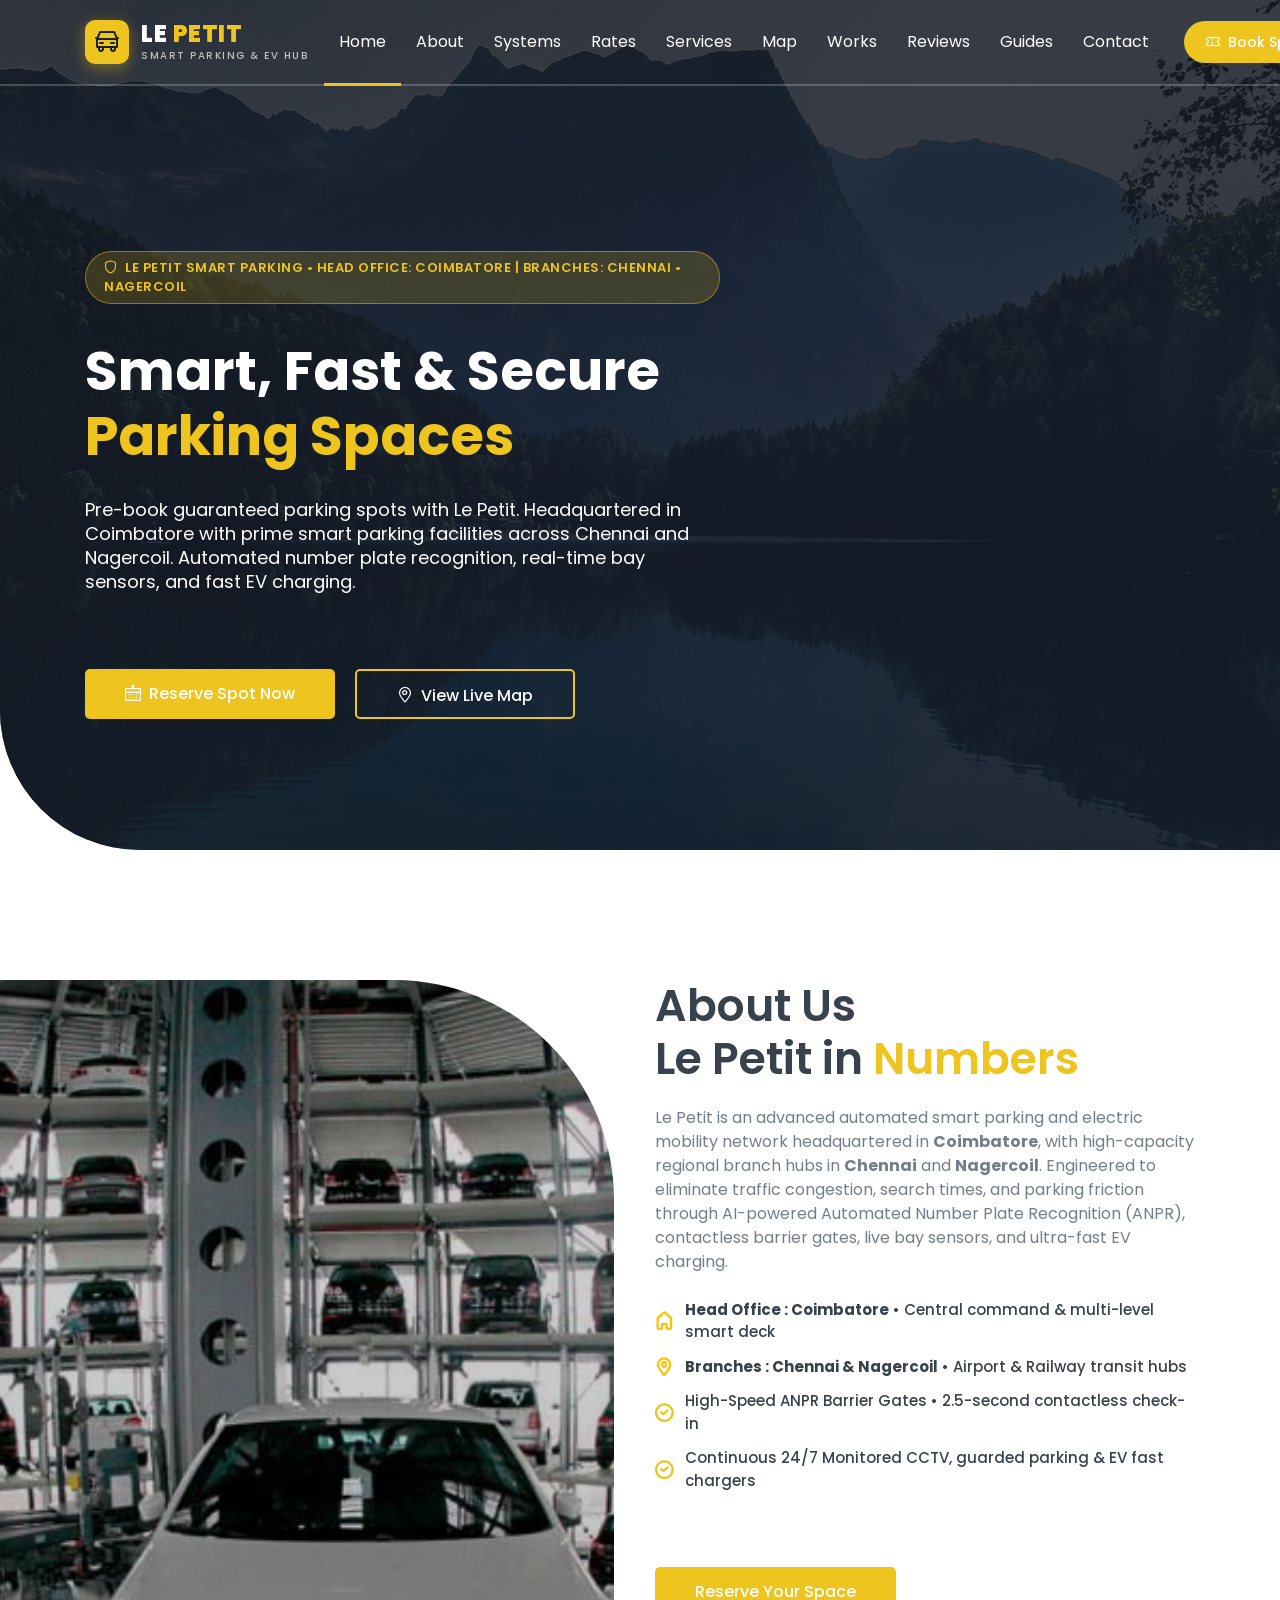
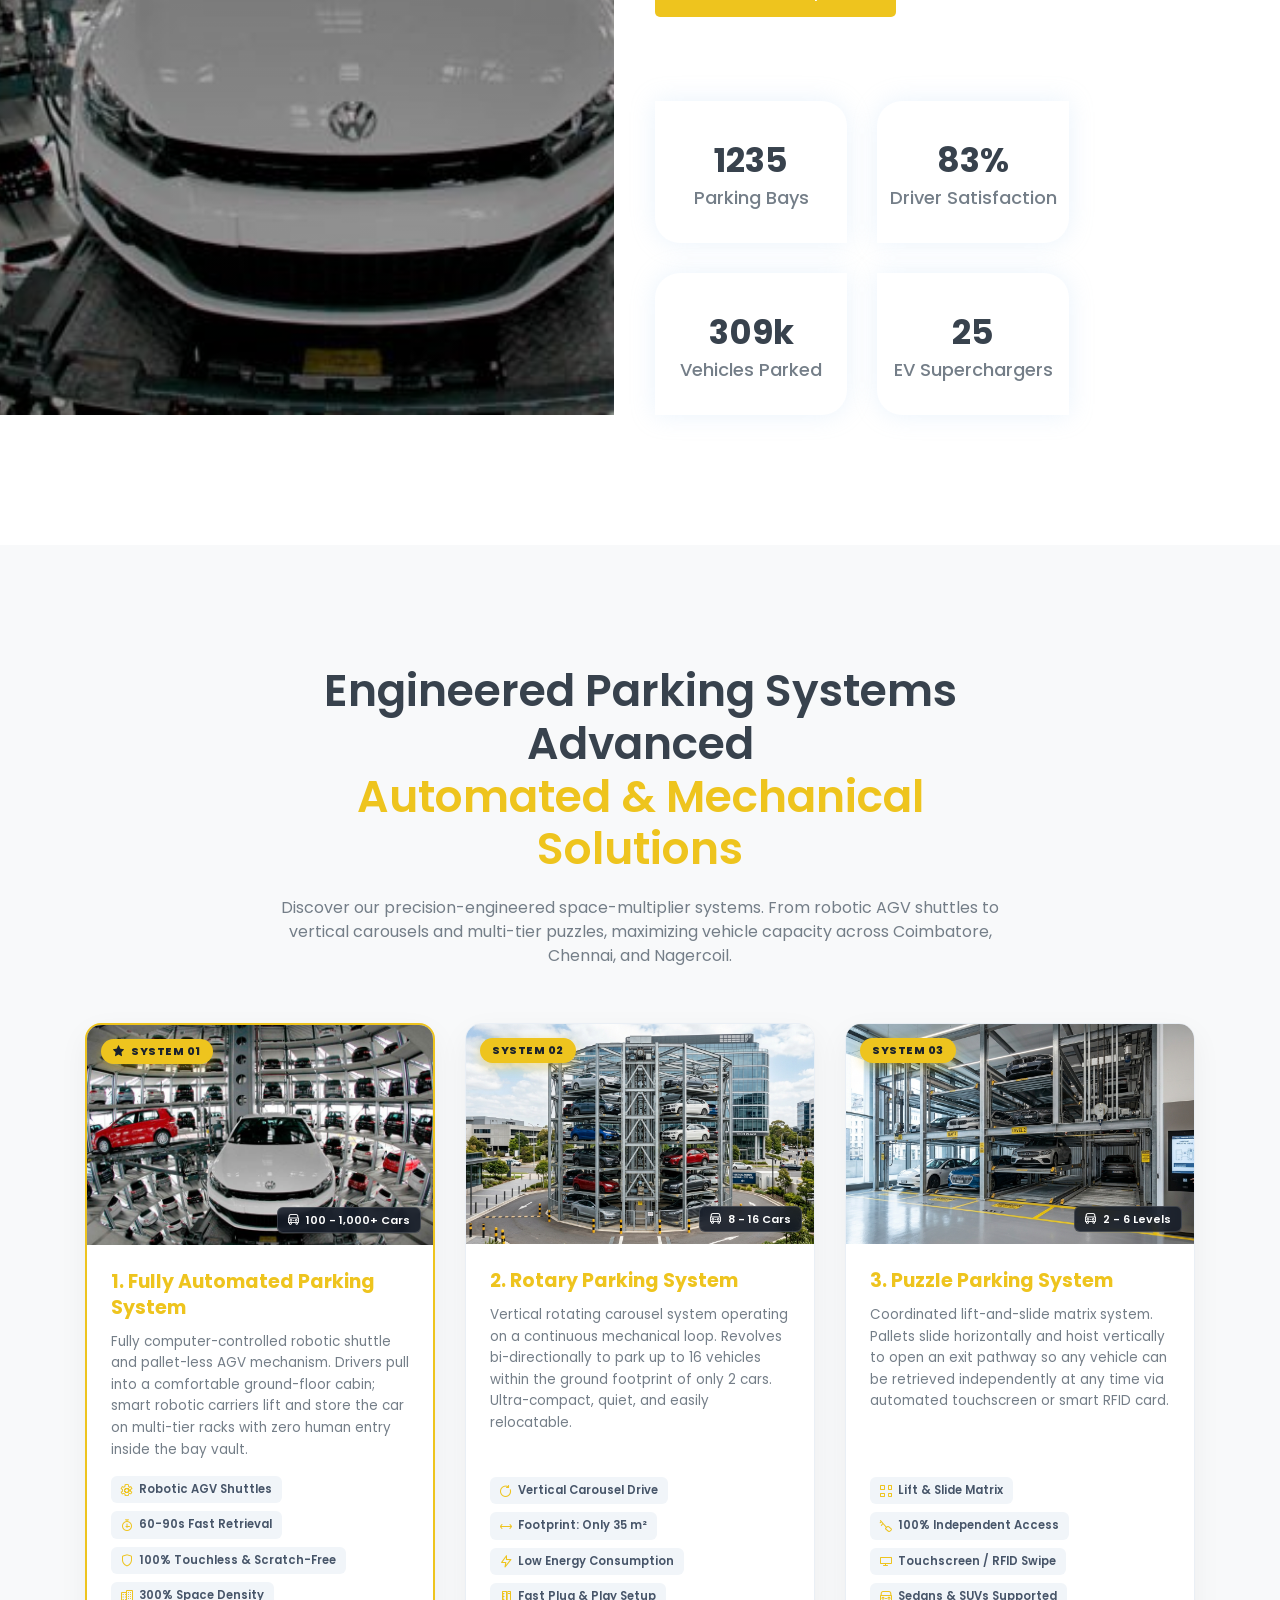
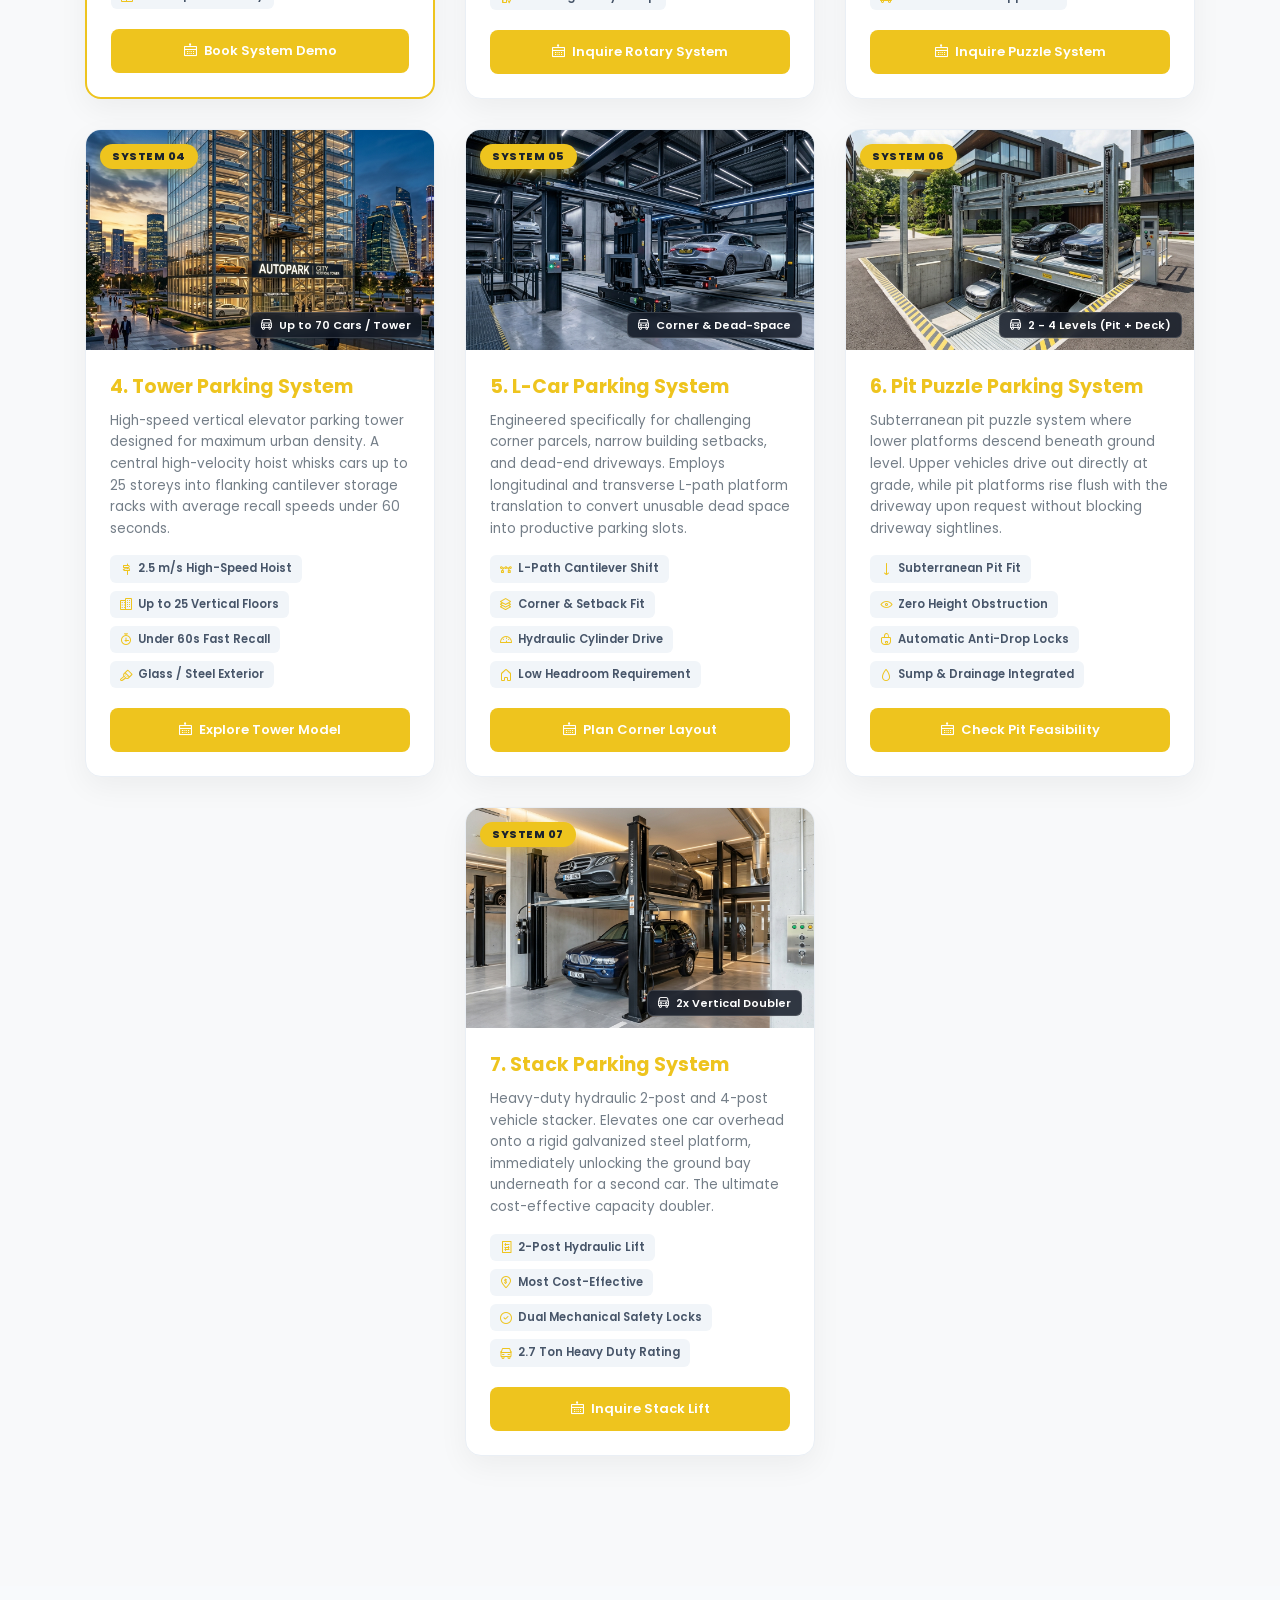
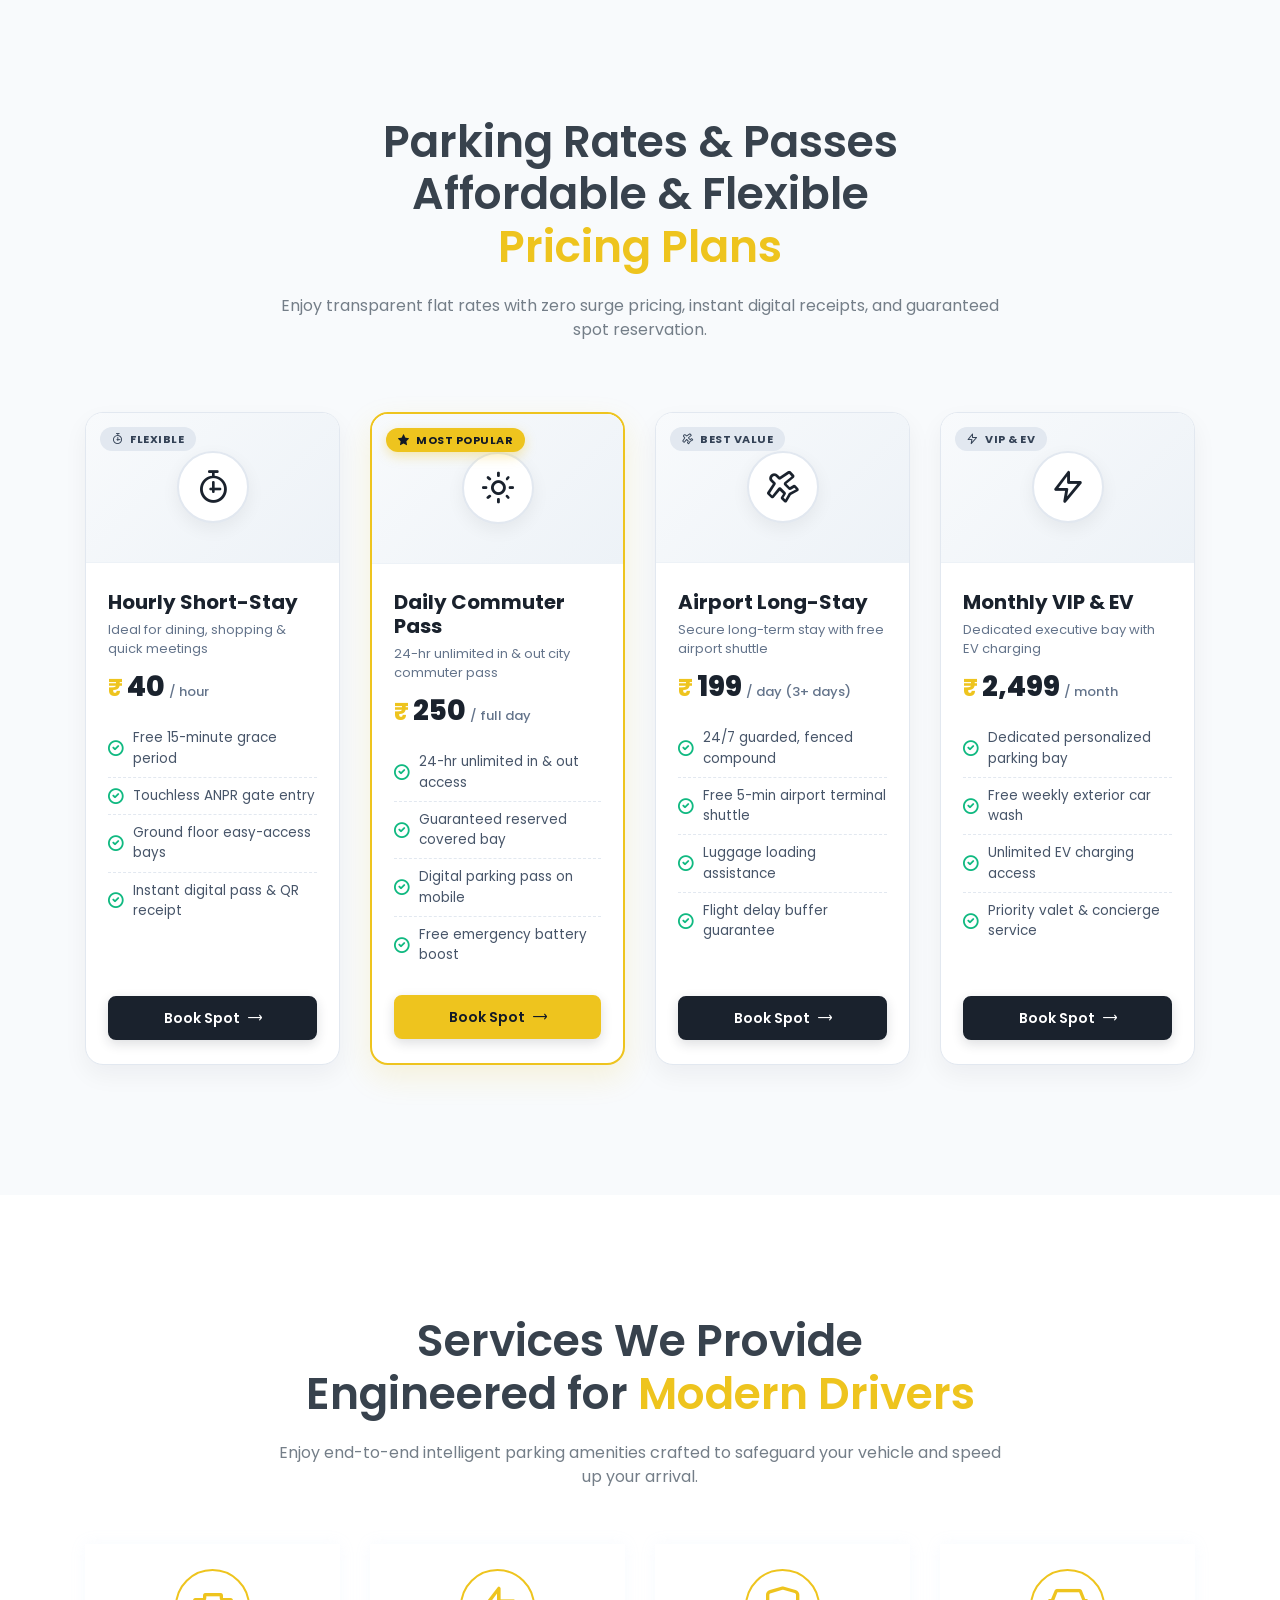
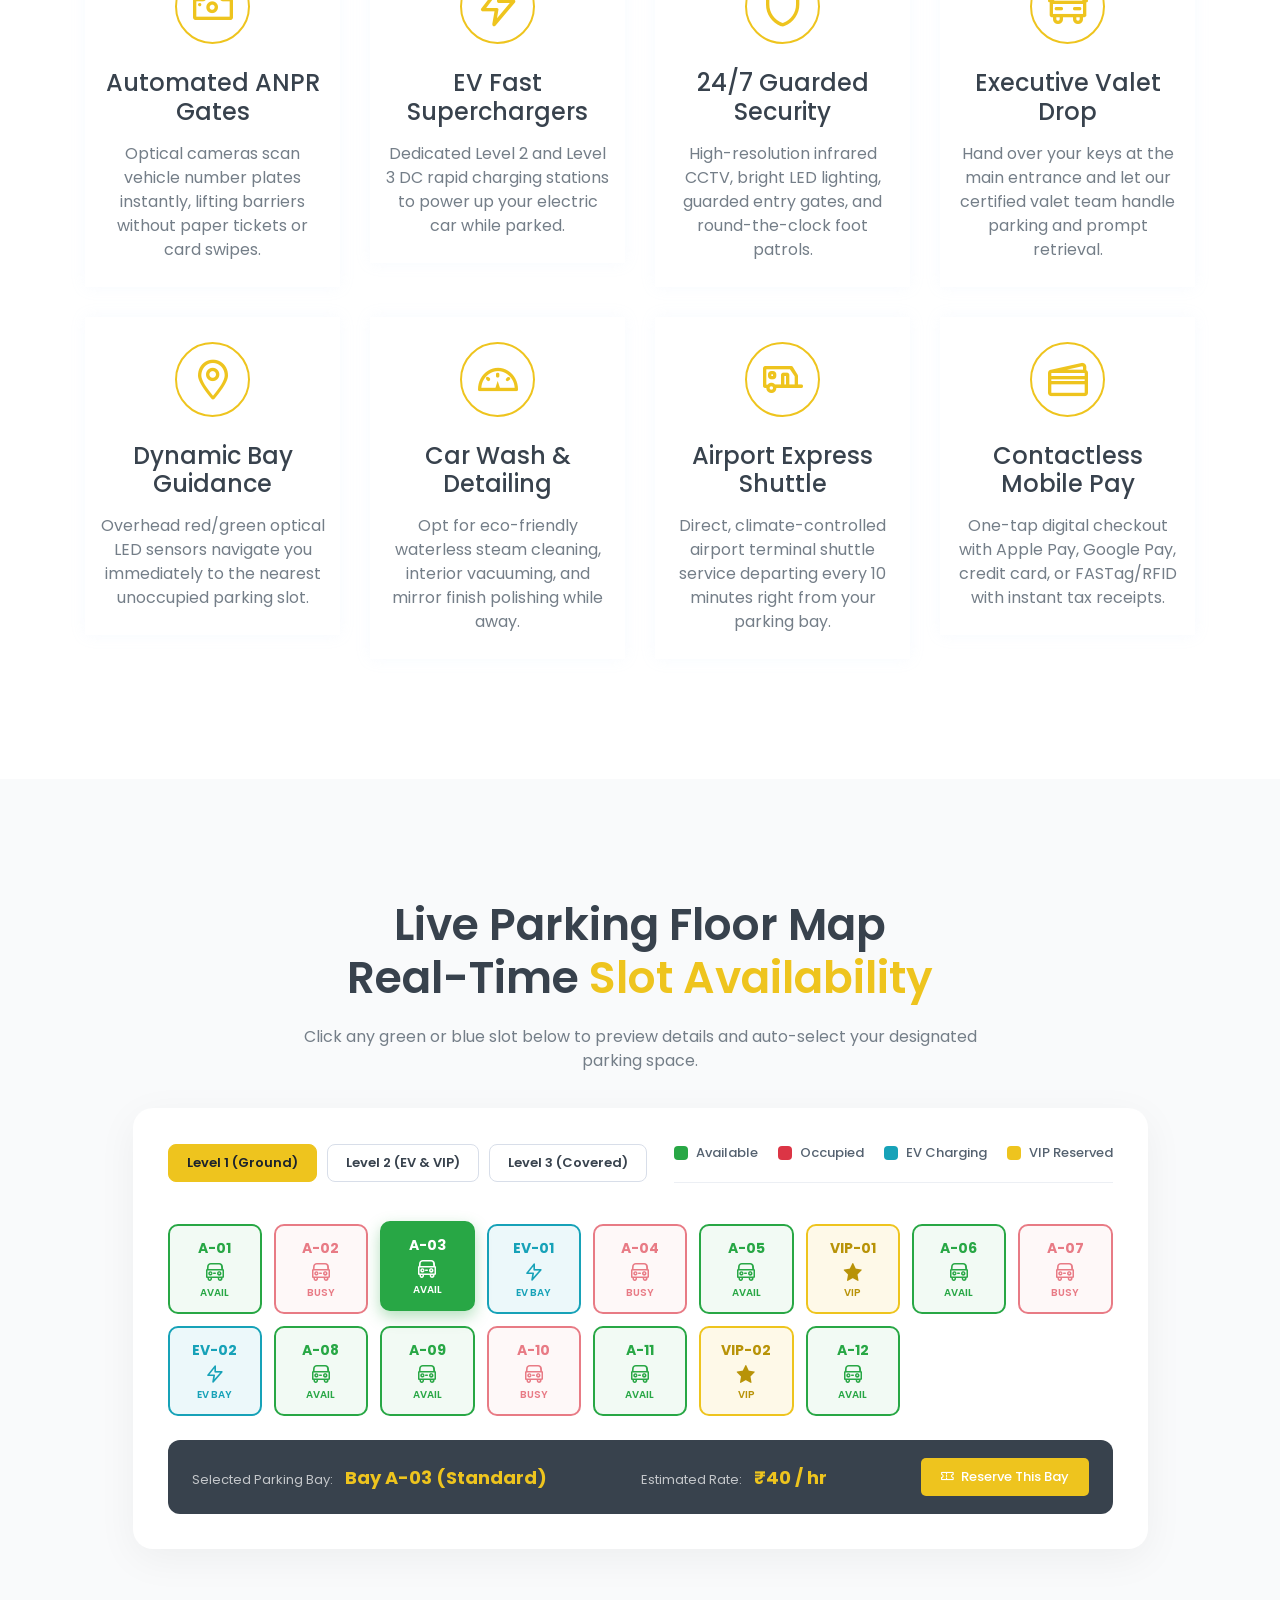
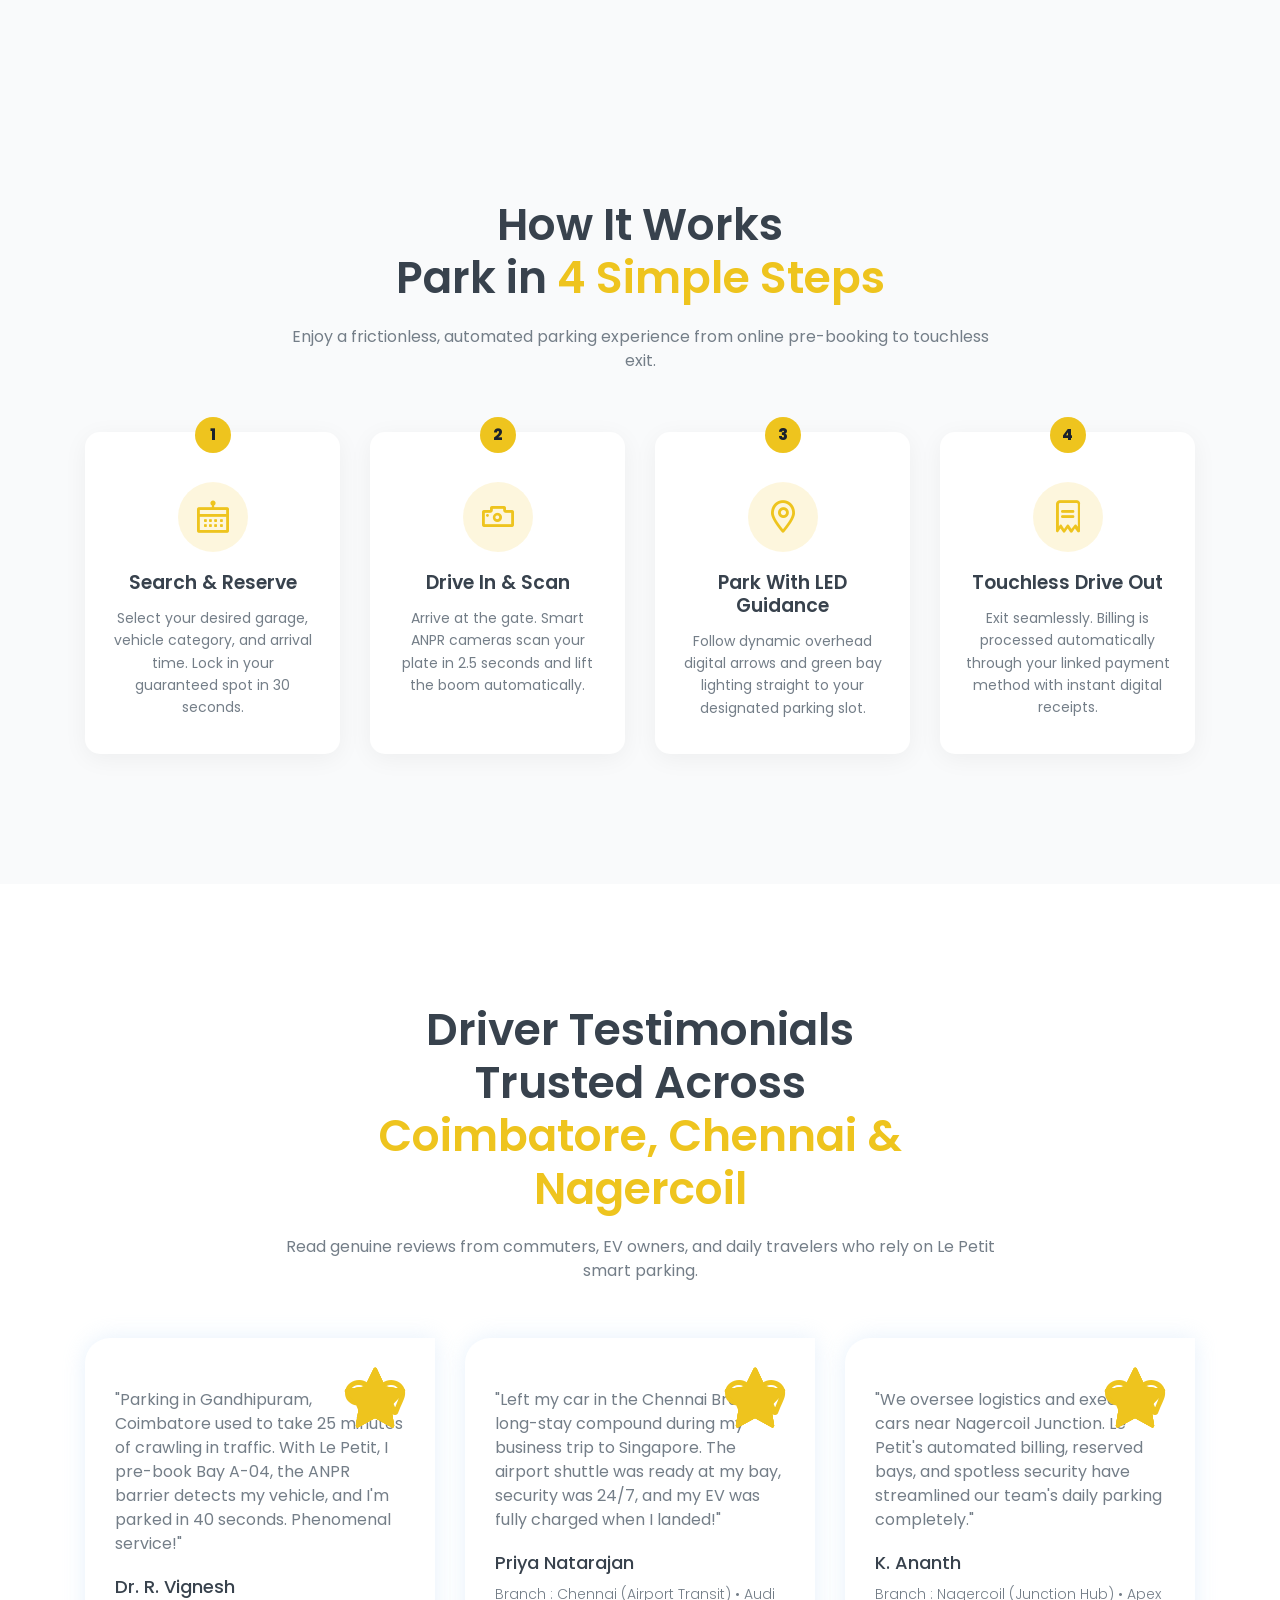
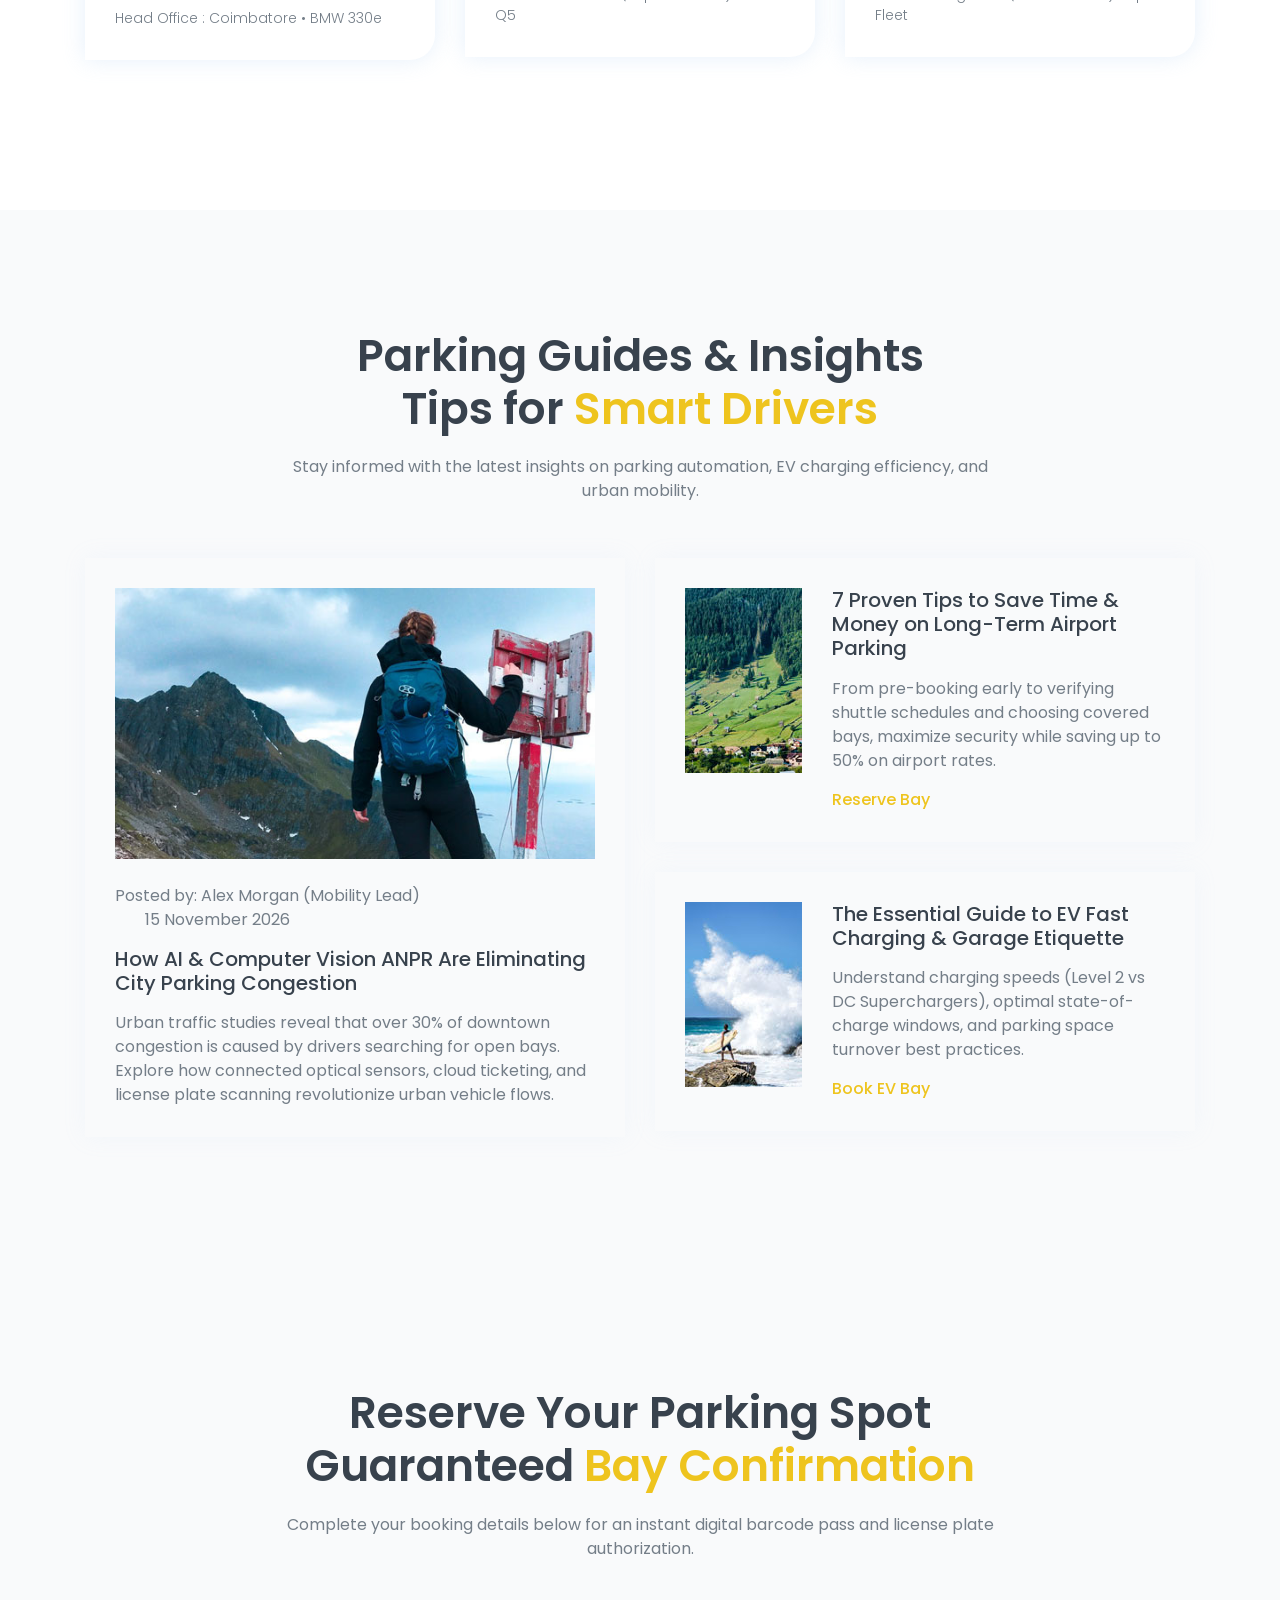
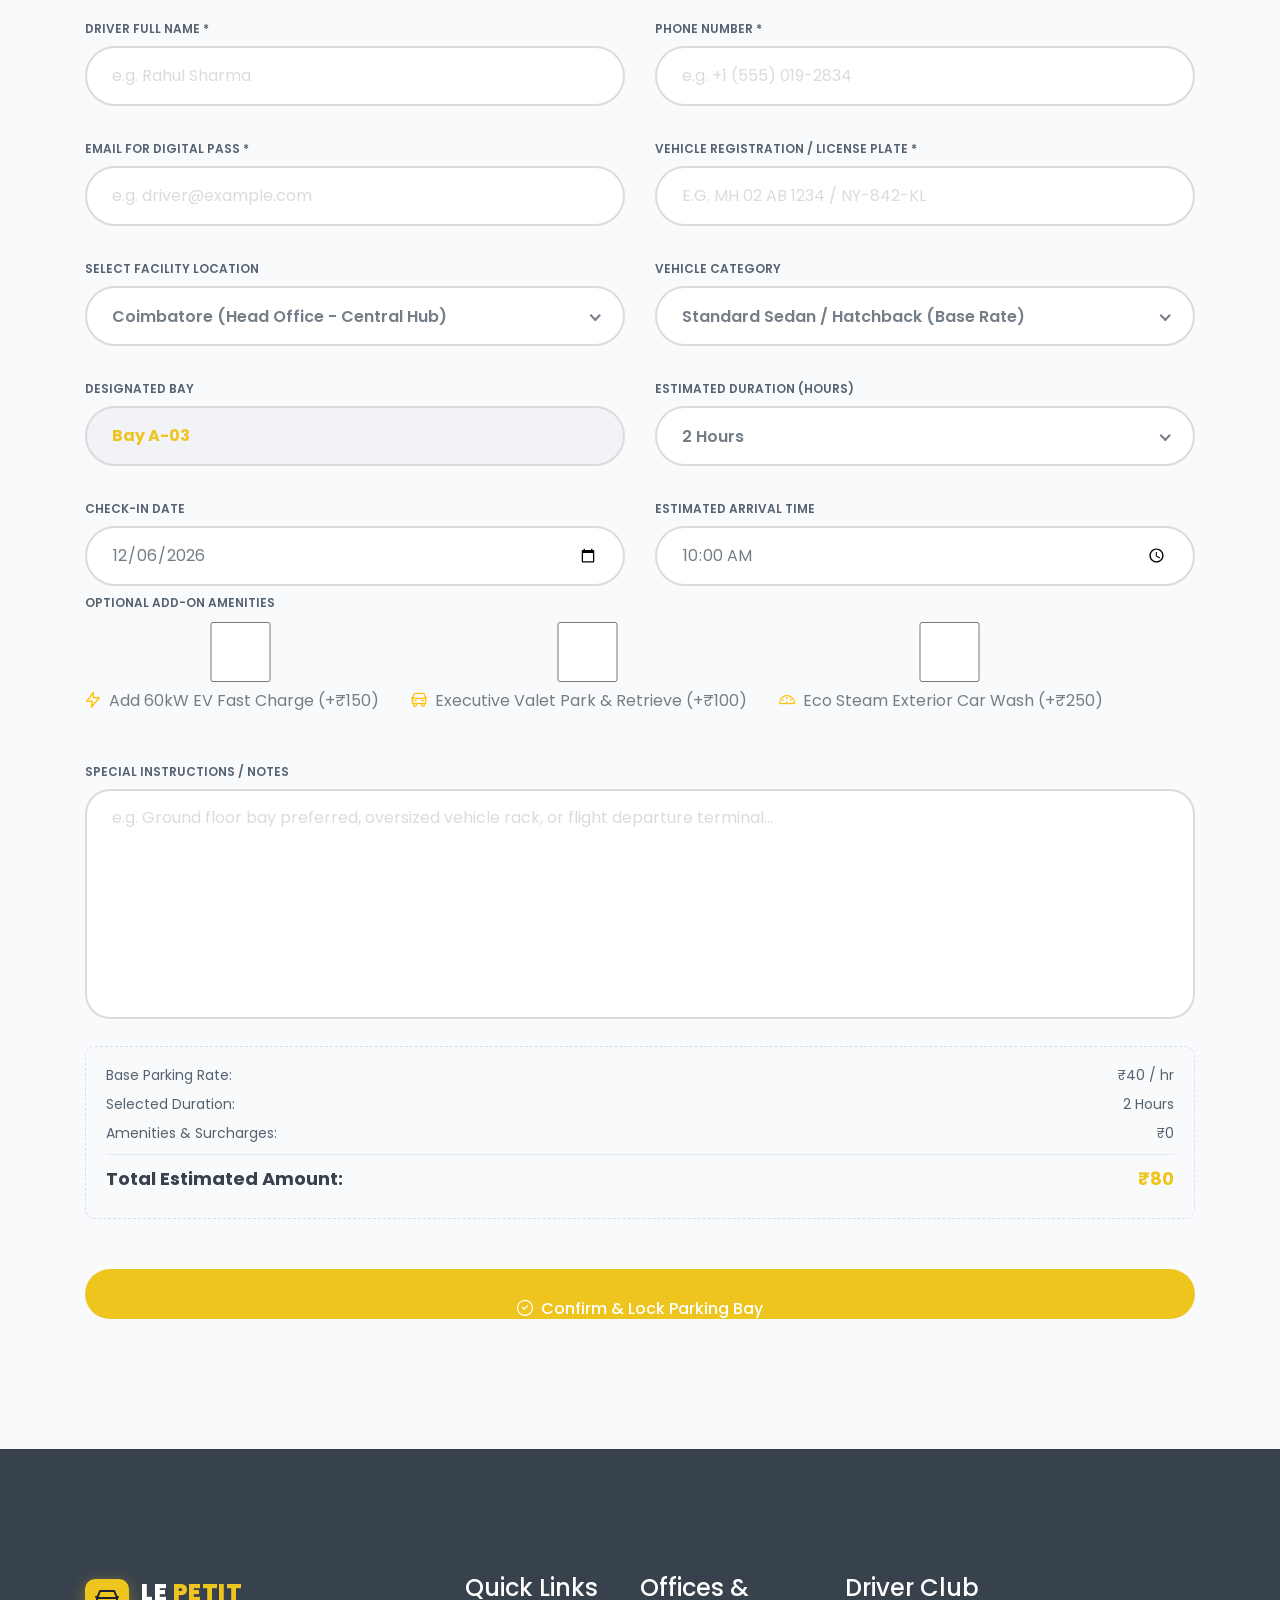
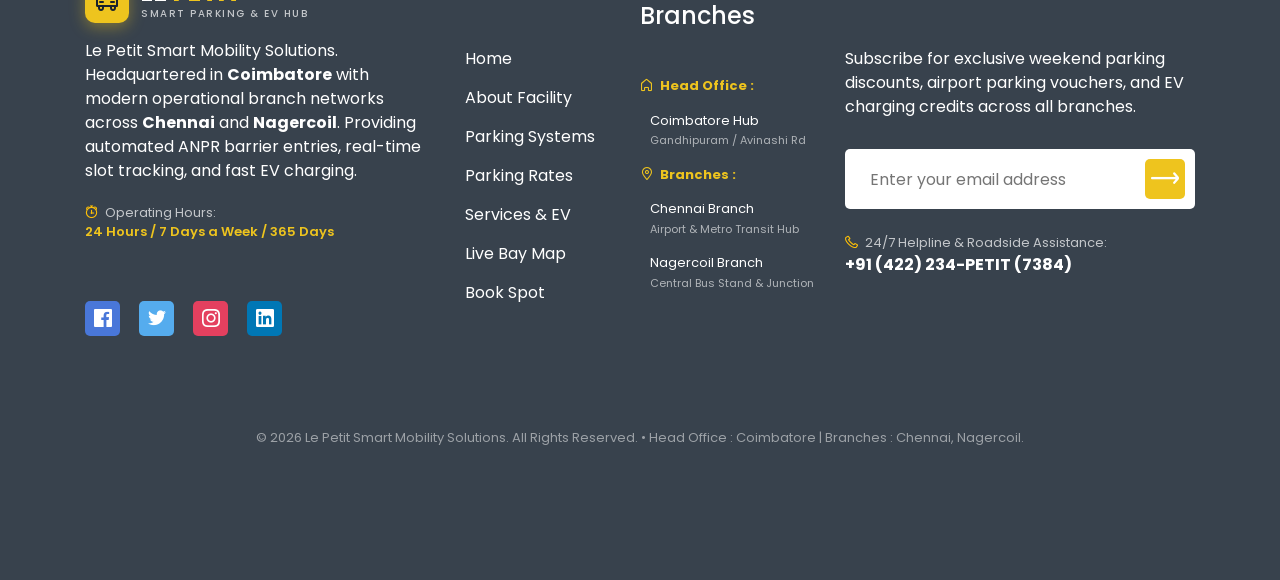
==== commit 6d5aaf0a: "first" ====
--- a/index.html
+++ b/index.html
@@ -88,6 +88,9 @@
                                     </li>
                                     <li class="nav-item">
                                         <a class="page-scroll" href="#about">About</a>
+                                    </li>
+                                    <li class="nav-item">
+                                        <a class="page-scroll" href="#systems">Systems</a>
                                     </li>
                                     <li class="nav-item">
                                         <a class="page-scroll" href="#packages">Rates</a>
@@ -177,7 +180,7 @@
     <section id="about" class="about_area pt-130 pb-130">
         <div class="about_wrapper">
             <div class="about_image bg_cover"
-                style="background-image: linear-gradient(rgba(0,0,0,0.15), rgba(0,0,0,0.3)), url(assets/images/about_image.jpg)">
+                style="background-image: linear-gradient(rgba(0,0,0,0.15), rgba(0,0,0,0.3)), url(assets/images/aa1.jpg)">
             </div>
             <div class="container">
                 <div class="row justify-content-end">
@@ -260,16 +263,213 @@
     </section>
     <!--====== ABOUT PART ENDS ======-->
 
+    <!--====== SMART PARKING SYSTEMS PART START ======-->
+    <section id="systems" class="systems_area pt-120 pb-130">
+        <div class="container">
+            <div class="row justify-content-center">
+                <div class="col-lg-8">
+                    <div class="section_title text-center pb-25">
+                        <h3 class="title">Engineered Parking Systems <br> Advanced <span>Automated &amp; Mechanical Solutions</span></h3>
+                        <p>Discover our precision-engineered space-multiplier systems. From robotic AGV shuttles to vertical carousels and multi-tier puzzles, maximizing vehicle capacity across Coimbatore, Chennai, and Nagercoil.</p>
+                    </div> <!-- section title -->
+                </div>
+            </div> <!-- row -->
+
+            <div class="row justify-content-center">
+                <!-- System 1: Fully Automated Parking System -->
+                <div class="col-lg-4 col-md-6 col-sm-12">
+                    <div class="single_system_card featured_system wow fadeInUp" data-wow-duration="1.2s" data-wow-delay="0.2s">
+                        <div class="system_image_wrapper">
+                            <span class="system_num_badge"><i class="lni lni-star-filled mr-1"></i> System 01</span>
+                            <span class="system_capacity_tag"><i class="lni lni-car mr-1"></i> 100 - 1,000+ Cars</span>
+                            <img src="assets/images/aa1.jpg" alt="1. Fully Automated Parking System">
+                        </div>
+                        <div class="system_content">
+                            <h4 class="system_title"><a href="javascript:void(0)">1. Fully Automated Parking System</a></h4>
+                            <p class="system_desc">
+                                Fully computer-controlled robotic shuttle and pallet-less AGV mechanism. Drivers pull into a comfortable ground-floor cabin; smart robotic carriers lift and store the car on multi-tier racks with zero human entry inside the bay vault.
+                            </p>
+                            <div class="system_specs">
+                                <span class="system_spec_tag"><i class="lni lni-cog"></i> Robotic AGV Shuttles</span>
+                                <span class="system_spec_tag"><i class="lni lni-timer"></i> 60-90s Fast Retrieval</span>
+                                <span class="system_spec_tag"><i class="lni lni-shield"></i> 100% Touchless &amp; Scratch-Free</span>
+                                <span class="system_spec_tag"><i class="lni lni-apartment"></i> 300% Space Density</span>
+                            </div>
+                            <a href="#contact" class="main-btn page-scroll" onclick="selectSystem('1. Fully Automated Parking System')">
+                                <i class="lni lni-calendar mr-1"></i> Book System Demo
+                            </a>
+                        </div>
+                    </div>
+                </div>
+
+                <!-- System 2: Rotary Parking System -->
+                <div class="col-lg-4 col-md-6 col-sm-12">
+                    <div class="single_system_card wow fadeInUp" data-wow-duration="1.2s" data-wow-delay="0.4s">
+                        <div class="system_image_wrapper">
+                            <span class="system_num_badge">System 02</span>
+                            <span class="system_capacity_tag"><i class="lni lni-car mr-1"></i> 8 - 16 Cars</span>
+                            <img src="assets/images/rotary-parking.jpg" alt="2. Rotary Parking System">
+                        </div>
+                        <div class="system_content">
+                            <h4 class="system_title"><a href="javascript:void(0)">2. Rotary Parking System</a></h4>
+                            <p class="system_desc">
+                                Vertical rotating carousel system operating on a continuous mechanical loop. Revolves bi-directionally to park up to 16 vehicles within the ground footprint of only 2 cars. Ultra-compact, quiet, and easily relocatable.
+                            </p>
+                            <div class="system_specs">
+                                <span class="system_spec_tag"><i class="lni lni-spinner-arrow"></i> Vertical Carousel Drive</span>
+                                <span class="system_spec_tag"><i class="lni lni-arrows-horizontal"></i> Footprint: Only 35 m²</span>
+                                <span class="system_spec_tag"><i class="lni lni-bolt"></i> Low Energy Consumption</span>
+                                <span class="system_spec_tag"><i class="lni lni-ruler-pencil"></i> Fast Plug &amp; Play Setup</span>
+                            </div>
+                            <a href="#contact" class="main-btn page-scroll" onclick="selectSystem('2. Rotary Parking System')">
+                                <i class="lni lni-calendar mr-1"></i> Inquire Rotary System
+                            </a>
+                        </div>
+                    </div>
+                </div>
+
+                <!-- System 3: Puzzle Parking System -->
+                <div class="col-lg-4 col-md-6 col-sm-12">
+                    <div class="single_system_card wow fadeInUp" data-wow-duration="1.2s" data-wow-delay="0.6s">
+                        <div class="system_image_wrapper">
+                            <span class="system_num_badge">System 03</span>
+                            <span class="system_capacity_tag"><i class="lni lni-car mr-1"></i> 2 - 6 Levels</span>
+                            <img src="assets/images/puzzle-parking.jpg" alt="3. Puzzle Parking System">
+                        </div>
+                        <div class="system_content">
+                            <h4 class="system_title"><a href="javascript:void(0)">3. Puzzle Parking System</a></h4>
+                            <p class="system_desc">
+                                Coordinated lift-and-slide matrix system. Pallets slide horizontally and hoist vertically to open an exit pathway so any vehicle can be retrieved independently at any time via automated touchscreen or smart RFID card.
+                            </p>
+                            <div class="system_specs">
+                                <span class="system_spec_tag"><i class="lni lni-grid-alt"></i> Lift &amp; Slide Matrix</span>
+                                <span class="system_spec_tag"><i class="lni lni-key"></i> 100% Independent Access</span>
+                                <span class="system_spec_tag"><i class="lni lni-display"></i> Touchscreen / RFID Swipe</span>
+                                <span class="system_spec_tag"><i class="lni lni-car"></i> Sedans &amp; SUVs Supported</span>
+                            </div>
+                            <a href="#contact" class="main-btn page-scroll" onclick="selectSystem('3. Puzzle Parking System')">
+                                <i class="lni lni-calendar mr-1"></i> Inquire Puzzle System
+                            </a>
+                        </div>
+                    </div>
+                </div>
+
+                <!-- System 4: Tower Parking System -->
+                <div class="col-lg-4 col-md-6 col-sm-12">
+                    <div class="single_system_card wow fadeInUp" data-wow-duration="1.2s" data-wow-delay="0.3s">
+                        <div class="system_image_wrapper">
+                            <span class="system_num_badge">System 04</span>
+                            <span class="system_capacity_tag"><i class="lni lni-car mr-1"></i> Up to 70 Cars / Tower</span>
+                            <img src="assets/images/tower-parking.jpg" alt="4. Tower Parking System">
+                        </div>
+                        <div class="system_content">
+                            <h4 class="system_title"><a href="javascript:void(0)">4. Tower Parking System</a></h4>
+                            <p class="system_desc">
+                                High-speed vertical elevator parking tower designed for maximum urban density. A central high-velocity hoist whisks cars up to 25 storeys into flanking cantilever storage racks with average recall speeds under 60 seconds.
+                            </p>
+                            <div class="system_specs">
+                                <span class="system_spec_tag"><i class="lni lni-direction-alt"></i> 2.5 m/s High-Speed Hoist</span>
+                                <span class="system_spec_tag"><i class="lni lni-apartment"></i> Up to 25 Vertical Floors</span>
+                                <span class="system_spec_tag"><i class="lni lni-timer"></i> Under 60s Fast Recall</span>
+                                <span class="system_spec_tag"><i class="lni lni-brush"></i> Glass / Steel Exterior</span>
+                            </div>
+                            <a href="#contact" class="main-btn page-scroll" onclick="selectSystem('4. Tower Parking System')">
+                                <i class="lni lni-calendar mr-1"></i> Explore Tower Model
+                            </a>
+                        </div>
+                    </div>
+                </div>
+
+                <!-- System 5: L-Car Parking System -->
+                <div class="col-lg-4 col-md-6 col-sm-12">
+                    <div class="single_system_card wow fadeInUp" data-wow-duration="1.2s" data-wow-delay="0.5s">
+                        <div class="system_image_wrapper">
+                            <span class="system_num_badge">System 05</span>
+                            <span class="system_capacity_tag"><i class="lni lni-car mr-1"></i> Corner &amp; Dead-Space</span>
+                            <img src="assets/images/lcar-parking.jpg" alt="5. L-Car Parking System">
+                        </div>
+                        <div class="system_content">
+                            <h4 class="system_title"><a href="javascript:void(0)">5. L-Car Parking System</a></h4>
+                            <p class="system_desc">
+                                Engineered specifically for challenging corner parcels, narrow building setbacks, and dead-end driveways. Employs longitudinal and transverse L-path platform translation to convert unusable dead space into productive parking slots.
+                            </p>
+                            <div class="system_specs">
+                                <span class="system_spec_tag"><i class="lni lni-vector"></i> L-Path Cantilever Shift</span>
+                                <span class="system_spec_tag"><i class="lni lni-layers"></i> Corner &amp; Setback Fit</span>
+                                <span class="system_spec_tag"><i class="lni lni-dashboard"></i> Hydraulic Cylinder Drive</span>
+                                <span class="system_spec_tag"><i class="lni lni-home"></i> Low Headroom Requirement</span>
+                            </div>
+                            <a href="#contact" class="main-btn page-scroll" onclick="selectSystem('5. L-Car Parking System')">
+                                <i class="lni lni-calendar mr-1"></i> Plan Corner Layout
+                            </a>
+                        </div>
+                    </div>
+                </div>
+
+                <!-- System 6: Pit Puzzle Parking System -->
+                <div class="col-lg-4 col-md-6 col-sm-12">
+                    <div class="single_system_card wow fadeInUp" data-wow-duration="1.2s" data-wow-delay="0.7s">
+                        <div class="system_image_wrapper">
+                            <span class="system_num_badge">System 06</span>
+                            <span class="system_capacity_tag"><i class="lni lni-car mr-1"></i> 2 - 4 Levels (Pit + Deck)</span>
+                            <img src="assets/images/pit-puzzle-parking.jpg" alt="6. Pit Puzzle Parking System">
+                        </div>
+                        <div class="system_content">
+                            <h4 class="system_title"><a href="javascript:void(0)">6. Pit Puzzle Parking System</a></h4>
+                            <p class="system_desc">
+                                Subterranean pit puzzle system where lower platforms descend beneath ground level. Upper vehicles drive out directly at grade, while pit platforms rise flush with the driveway upon request without blocking driveway sightlines.
+                            </p>
+                            <div class="system_specs">
+                                <span class="system_spec_tag"><i class="lni lni-arrow-down"></i> Subterranean Pit Fit</span>
+                                <span class="system_spec_tag"><i class="lni lni-eye"></i> Zero Height Obstruction</span>
+                                <span class="system_spec_tag"><i class="lni lni-lock"></i> Automatic Anti-Drop Locks</span>
+                                <span class="system_spec_tag"><i class="lni lni-drop"></i> Sump &amp; Drainage Integrated</span>
+                            </div>
+                            <a href="#contact" class="main-btn page-scroll" onclick="selectSystem('6. Pit Puzzle Parking System')">
+                                <i class="lni lni-calendar mr-1"></i> Check Pit Feasibility
+                            </a>
+                        </div>
+                    </div>
+                </div>
+
+                <!-- System 7: Stack Parking System -->
+                <div class="col-lg-4 col-md-6 col-sm-12">
+                    <div class="single_system_card wow fadeInUp" data-wow-duration="1.2s" data-wow-delay="0.4s">
+                        <div class="system_image_wrapper">
+                            <span class="system_num_badge">System 07</span>
+                            <span class="system_capacity_tag"><i class="lni lni-car mr-1"></i> 2x Vertical Doubler</span>
+                            <img src="assets/images/stack-parking.jpg" alt="7. Stack Parking System">
+                        </div>
+                        <div class="system_content">
+                            <h4 class="system_title"><a href="javascript:void(0)">7. Stack Parking System</a></h4>
+                            <p class="system_desc">
+                                Heavy-duty hydraulic 2-post and 4-post vehicle stacker. Elevates one car overhead onto a rigid galvanized steel platform, immediately unlocking the ground bay underneath for a second car. The ultimate cost-effective capacity doubler.
+                            </p>
+                            <div class="system_specs">
+                                <span class="system_spec_tag"><i class="lni lni-control-panel"></i> 2-Post Hydraulic Lift</span>
+                                <span class="system_spec_tag"><i class="lni lni-money-location"></i> Most Cost-Effective</span>
+                                <span class="system_spec_tag"><i class="lni lni-checkmark-circle"></i> Dual Mechanical Safety Locks</span>
+                                <span class="system_spec_tag"><i class="lni lni-car-alt"></i> 2.7 Ton Heavy Duty Rating</span>
+                            </div>
+                            <a href="#contact" class="main-btn page-scroll" onclick="selectSystem('7. Stack Parking System')">
+                                <i class="lni lni-calendar mr-1"></i> Inquire Stack Lift
+                            </a>
+                        </div>
+                    </div>
+                </div>
+            </div> <!-- row -->
+        </div> <!-- container -->
+    </section>
+    <!--====== SMART PARKING SYSTEMS PART ENDS ======-->
+
     <!--====== RATES & PACKAGES PART START ======-->
     <section id="packages" class="destination_area pt-130 pb-130">
         <div class="container">
             <div class="row justify-content-center">
                 <div class="col-lg-8">
                     <div class="section_title text-center pb-40">
-                        <h3 class="title">Parking Rates &amp; Passes <br> Affordable &amp; Flexible <span>Pricing
-                                Plans</span></h3>
-                        <p>Enjoy transparent, flat rates with zero surge pricing and zero hidden fees. Pre-book your
-                            guaranteed parking spot in seconds.</p>
+                        <h3 class="title">Parking Rates &amp; Passes <br> Affordable &amp; Flexible <span>Pricing Plans</span></h3>
+                        <p>Enjoy transparent flat rates with zero surge pricing, instant digital receipts, and guaranteed spot reservation.</p>
                     </div>
                 </div>
             </div> <!-- row -->
@@ -277,118 +477,116 @@
             <div class="row">
                 <!-- Package 1: Hourly -->
                 <div class="col-lg-3 col-md-6 col-sm-12">
-                    <div class="single_destination mt-30 wow fadeInUp" data-wow-duration="1.2s" data-wow-delay="0.2s">
+                    <div class="single_destination wow fadeInUp" data-wow-duration="1.2s" data-wow-delay="0.2s">
                         <div class="destination_image">
-                            <div
-                                style="height: 180px; background: #2A3644; display: flex; align-items: center; justify-content: center; color: #EEC41E; font-size: 50px;">
+                            <span class="badge_tag"><i class="lni lni-timer mr-1"></i> Flexible</span>
+                            <div class="dest_icon_circle">
                                 <i class="lni lni-timer"></i>
                             </div>
                         </div>
                         <div class="destination_content">
-                            <a href="#contact" class="main-btn page-scroll"
-                                onclick="selectPlan('Hourly Short-Stay', 40)">Book</a>
-                            <h4 class="title"><a href="javascript:void(0)">Hourly Short-Stay</a></h4>
-                            <p class="price" style="font-weight: 700; color: #EEC41E; font-size: 20px;">₹40 <span
-                                    style="font-size: 13px; font-weight: normal; color: #747E88;">/ hour</span></p>
+                            <h4 class="title"><a href="#contact" class="page-scroll" onclick="selectPlan('Hourly Short-Stay', 40)">Hourly Short-Stay</a></h4>
+                            <p class="plan_tagline">Ideal for dining, shopping &amp; quick meetings</p>
+                            <div class="price">
+                                <span class="currency">₹</span>40 <span class="period">/ hour</span>
+                            </div>
 
                             <ul class="package_features">
-                                <li><i class="lni lni-checkmark"></i> Ideal for dining, shopping &amp; meetings</li>
-                                <li><i class="lni lni-checkmark"></i> Free 15-minute grace period</li>
-                                <li><i class="lni lni-checkmark"></i> Touchless ANPR gate entry</li>
-                                <li><i class="lni lni-checkmark"></i> Ground floor easy-access bays</li>
+                                <li><i class="lni lni-checkmark-circle"></i> Free 15-minute grace period</li>
+                                <li><i class="lni lni-checkmark-circle"></i> Touchless ANPR gate entry</li>
+                                <li><i class="lni lni-checkmark-circle"></i> Ground floor easy-access bays</li>
+                                <li><i class="lni lni-checkmark-circle"></i> Instant digital pass &amp; QR receipt</li>
                             </ul>
-                            <a href="#contact" class="more page-scroll"
-                                onclick="selectPlan('Hourly Short-Stay', 40)"><i class="lni lni-arrow-right"></i></a>
+                            <a href="#contact" class="main-btn package_btn page-scroll" onclick="selectPlan('Hourly Short-Stay', 40)">
+                                <span>Book Spot</span> <i class="lni lni-arrow-right"></i>
+                            </a>
                         </div>
                     </div>
                 </div>
 
                 <!-- Package 2: Daily (Featured) -->
                 <div class="col-lg-3 col-md-6 col-sm-12">
-                    <div class="single_destination mt-30 wow fadeInUp" data-wow-duration="1.2s" data-wow-delay="0.4s"
-                        style="border: 2px solid #EEC41E; border-radius: 6px; position: relative;">
-                        <span class="badge_popular">Most Popular</span>
+                    <div class="single_destination featured_package wow fadeInUp" data-wow-duration="1.2s" data-wow-delay="0.4s">
                         <div class="destination_image">
-                            <div
-                                style="height: 180px; background: #1F2A38; display: flex; align-items: center; justify-content: center; color: #EEC41E; font-size: 50px;">
+                            <span class="badge_popular"><i class="lni lni-star-filled mr-1"></i> Most Popular</span>
+                            <div class="dest_icon_circle">
                                 <i class="lni lni-sun"></i>
                             </div>
                         </div>
                         <div class="destination_content">
-                            <a href="#contact" class="main-btn page-scroll"
-                                onclick="selectPlan('Daily Commuter Pass', 250)">Book</a>
-                            <h4 class="title"><a href="javascript:void(0)">Daily Commuter Pass</a></h4>
-                            <p class="price" style="font-weight: 700; color: #EEC41E; font-size: 20px;">₹250 <span
-                                    style="font-size: 13px; font-weight: normal; color: #747E88;">/ full day</span></p>
+                            <h4 class="title"><a href="#contact" class="page-scroll" onclick="selectPlan('Daily Commuter Pass', 250)">Daily Commuter Pass</a></h4>
+                            <p class="plan_tagline">24-hr unlimited in &amp; out city commuter pass</p>
+                            <div class="price">
+                                <span class="currency">₹</span>250 <span class="period">/ full day</span>
+                            </div>
 
                             <ul class="package_features">
-                                <li><i class="lni lni-checkmark"></i> 24-hr unlimited in &amp; out access</li>
-                                <li><i class="lni lni-checkmark"></i> Guaranteed reserved covered bay</li>
-                                <li><i class="lni lni-checkmark"></i> Digital parking pass on mobile</li>
-                                <li><i class="lni lni-checkmark"></i> Free emergency battery boost</li>
+                                <li><i class="lni lni-checkmark-circle"></i> 24-hr unlimited in &amp; out access</li>
+                                <li><i class="lni lni-checkmark-circle"></i> Guaranteed reserved covered bay</li>
+                                <li><i class="lni lni-checkmark-circle"></i> Digital parking pass on mobile</li>
+                                <li><i class="lni lni-checkmark-circle"></i> Free emergency battery boost</li>
                             </ul>
-                            <a href="#contact" class="more page-scroll"
-                                onclick="selectPlan('Daily Commuter Pass', 250)"><i
-                                    class="lni lni-arrow-right"></i></a>
+                            <a href="#contact" class="main-btn package_btn page-scroll" onclick="selectPlan('Daily Commuter Pass', 250)">
+                                <span>Book Spot</span> <i class="lni lni-arrow-right"></i>
+                            </a>
                         </div>
                     </div>
                 </div>
 
                 <!-- Package 3: Airport Long-Stay -->
                 <div class="col-lg-3 col-md-6 col-sm-12">
-                    <div class="single_destination mt-30 wow fadeInUp" data-wow-duration="1.2s" data-wow-delay="0.6s">
+                    <div class="single_destination wow fadeInUp" data-wow-duration="1.2s" data-wow-delay="0.6s">
                         <div class="destination_image">
-                            <div
-                                style="height: 180px; background: #2A3644; display: flex; align-items: center; justify-content: center; color: #EEC41E; font-size: 50px;">
+                            <span class="badge_tag"><i class="lni lni-plane mr-1"></i> Best Value</span>
+                            <div class="dest_icon_circle">
                                 <i class="lni lni-plane"></i>
                             </div>
                         </div>
                         <div class="destination_content">
-                            <a href="#contact" class="main-btn page-scroll"
-                                onclick="selectPlan('Airport Long-Stay Bay', 199)">Book</a>
-                            <h4 class="title"><a href="javascript:void(0)">Airport Long-Stay</a></h4>
-                            <p class="price" style="font-weight: 700; color: #EEC41E; font-size: 20px;">₹199 <span
-                                    style="font-size: 13px; font-weight: normal; color: #747E88;">/ day (3+ days)</span>
-                            </p>
+                            <h4 class="title"><a href="#contact" class="page-scroll" onclick="selectPlan('Airport Long-Stay Bay', 199)">Airport Long-Stay</a></h4>
+                            <p class="plan_tagline">Secure long-term stay with free airport shuttle</p>
+                            <div class="price">
+                                <span class="currency">₹</span>199 <span class="period">/ day (3+ days)</span>
+                            </div>
 
                             <ul class="package_features">
-                                <li><i class="lni lni-checkmark"></i> 24/7 guarded, fenced compound</li>
-                                <li><i class="lni lni-checkmark"></i> Free 5-min airport terminal shuttle</li>
-                                <li><i class="lni lni-checkmark"></i> Luggage loading assistance</li>
-                                <li><i class="lni lni-checkmark"></i> Flight delay buffer guarantee</li>
+                                <li><i class="lni lni-checkmark-circle"></i> 24/7 guarded, fenced compound</li>
+                                <li><i class="lni lni-checkmark-circle"></i> Free 5-min airport terminal shuttle</li>
+                                <li><i class="lni lni-checkmark-circle"></i> Luggage loading assistance</li>
+                                <li><i class="lni lni-checkmark-circle"></i> Flight delay buffer guarantee</li>
                             </ul>
-                            <a href="#contact" class="more page-scroll"
-                                onclick="selectPlan('Airport Long-Stay Bay', 199)"><i
-                                    class="lni lni-arrow-right"></i></a>
+                            <a href="#contact" class="main-btn package_btn page-scroll" onclick="selectPlan('Airport Long-Stay Bay', 199)">
+                                <span>Book Spot</span> <i class="lni lni-arrow-right"></i>
+                            </a>
                         </div>
                     </div>
                 </div>
 
                 <!-- Package 4: Monthly VIP & EV -->
                 <div class="col-lg-3 col-md-6 col-sm-12">
-                    <div class="single_destination mt-30 wow fadeInUp" data-wow-duration="1.2s" data-wow-delay="0.8s">
+                    <div class="single_destination wow fadeInUp" data-wow-duration="1.2s" data-wow-delay="0.8s">
                         <div class="destination_image">
-                            <div
-                                style="height: 180px; background: #1F2A38; display: flex; align-items: center; justify-content: center; color: #EEC41E; font-size: 50px;">
+                            <span class="badge_tag"><i class="lni lni-bolt mr-1"></i> VIP &amp; EV</span>
+                            <div class="dest_icon_circle">
                                 <i class="lni lni-bolt"></i>
                             </div>
                         </div>
                         <div class="destination_content">
-                            <a href="#contact" class="main-btn page-scroll"
-                                onclick="selectPlan('Monthly VIP & EV Executive', 2499)">Book</a>
-                            <h4 class="title"><a href="javascript:void(0)">Monthly VIP &amp; EV</a></h4>
-                            <p class="price" style="font-weight: 700; color: #EEC41E; font-size: 20px;">₹2,499 <span
-                                    style="font-size: 13px; font-weight: normal; color: #747E88;">/ month</span></p>
+                            <h4 class="title"><a href="#contact" class="page-scroll" onclick="selectPlan('Monthly VIP & EV Executive', 2499)">Monthly VIP &amp; EV</a></h4>
+                            <p class="plan_tagline">Dedicated executive bay with EV charging</p>
+                            <div class="price">
+                                <span class="currency">₹</span>2,499 <span class="period">/ month</span>
+                            </div>
 
                             <ul class="package_features">
-                                <li><i class="lni lni-checkmark"></i> Dedicated personalized parking bay</li>
-                                <li><i class="lni lni-checkmark"></i> Free weekly exterior car wash</li>
-                                <li><i class="lni lni-checkmark"></i> Unlimited EV charging access</li>
-                                <li><i class="lni lni-checkmark"></i> Priority valet &amp; concierge service</li>
+                                <li><i class="lni lni-checkmark-circle"></i> Dedicated personalized parking bay</li>
+                                <li><i class="lni lni-checkmark-circle"></i> Free weekly exterior car wash</li>
+                                <li><i class="lni lni-checkmark-circle"></i> Unlimited EV charging access</li>
+                                <li><i class="lni lni-checkmark-circle"></i> Priority valet &amp; concierge service</li>
                             </ul>
-                            <a href="#contact" class="more page-scroll"
-                                onclick="selectPlan('Monthly VIP & EV Executive', 2499)"><i
-                                    class="lni lni-arrow-right"></i></a>
+                            <a href="#contact" class="main-btn package_btn page-scroll" onclick="selectPlan('Monthly VIP & EV Executive', 2499)">
+                                <span>Book Spot</span> <i class="lni lni-arrow-right"></i>
+                            </a>
                         </div>
                     </div>
                 </div>
@@ -1193,6 +1391,7 @@
                                 <ul class="link">
                                     <li><a href="#home">Home</a></li>
                                     <li><a href="#about">About Facility</a></li>
+                                    <li><a href="#systems">Parking Systems</a></li>
                                     <li><a href="#packages">Parking Rates</a></li>
                                     <li><a href="#services">Services &amp; EV</a></li>
                                     <li><a href="#slotmap">Live Bay Map</a></li>
@@ -1370,6 +1569,14 @@
             calculateReservationCost();
         }
 
+        // Select Parking System for inquiry
+        function selectSystem(systemName) {
+            var notes = document.getElementById('bookNotes');
+            if (notes) {
+                notes.value = 'Inquiry / Space Consultation for: ' + systemName + '\nPlease provide site feasibility analysis, footprint requirements, and turnkey installation details.';
+            }
+        }
+
         // Slot selection from interactive floor map
         function selectSlot(bayCode, bayType, rate, element) {
             if (!element || element.classList.contains('occup')) return;
--- a/assets/css/style.css
+++ b/assets/css/style.css
@@ -1025,92 +1025,298 @@
 }
 
 /*===========================
-     04.DESTINATION css 
+     04.DESTINATION / RATES & PACKAGES css 
 ===========================*/
 .destination_area {
-  background-color: #F9FAFB;
-}
-
-.single_destination .destination_image img {
-  width: 100%;
-}
-
+  background-color: #F8FAFC;
+  position: relative;
+}
+
+.single_destination {
+  background-color: #ffffff;
+  border: 1.5px solid #E2E8F0;
+  border-radius: 18px;
+  overflow: hidden;
+  position: relative;
+  display: flex;
+  flex-direction: column;
+  height: calc(100% - 30px);
+  margin-top: 30px;
+  box-shadow: 0 10px 25px rgba(15, 23, 42, 0.05);
+  -webkit-transition: all 0.4s cubic-bezier(0.25, 0.8, 0.25, 1);
+  transition: all 0.4s cubic-bezier(0.25, 0.8, 0.25, 1);
+}
+
+/* Featured / Popular Card default state */
+.single_destination.featured_package {
+  border: 2px solid #EEC41E;
+  box-shadow: 0 12px 30px rgba(238, 196, 30, 0.15);
+}
+
+/* Card Header & Icon Area */
+.single_destination .destination_image {
+  position: relative;
+  height: 150px;
+  background: linear-gradient(135deg, #F8FAFC 0%, #EDF2F7 100%);
+  display: flex;
+  align-items: center;
+  justify-content: center;
+  border-bottom: 1px solid #EDF2F7;
+  -webkit-transition: all 0.4s ease;
+  transition: all 0.4s ease;
+}
+
+.single_destination .destination_image .dest_icon_circle {
+  width: 72px;
+  height: 72px;
+  border-radius: 50%;
+  background: #ffffff;
+  color: #1A222D;
+  display: flex;
+  align-items: center;
+  justify-content: center;
+  font-size: 32px;
+  border: 2px solid #E2E8F0;
+  box-shadow: 0 6px 18px rgba(0, 0, 0, 0.06);
+  -webkit-transition: all 0.4s cubic-bezier(0.25, 0.8, 0.25, 1);
+  transition: all 0.4s cubic-bezier(0.25, 0.8, 0.25, 1);
+}
+
+/* Plan Badges */
+.single_destination .badge_popular {
+  position: absolute;
+  top: 14px;
+  left: 14px;
+  background: #EEC41E;
+  color: #121926;
+  font-size: 11px;
+  font-weight: 700;
+  padding: 4px 12px;
+  border-radius: 20px;
+  text-transform: uppercase;
+  letter-spacing: 0.5px;
+  box-shadow: 0 4px 12px rgba(238, 196, 30, 0.35);
+  z-index: 2;
+  -webkit-transition: all 0.3s ease;
+  transition: all 0.3s ease;
+}
+
+.single_destination .badge_tag {
+  position: absolute;
+  top: 14px;
+  left: 14px;
+  background: #E2E8F0;
+  color: #334155;
+  font-size: 11px;
+  font-weight: 700;
+  padding: 4px 12px;
+  border-radius: 20px;
+  text-transform: uppercase;
+  letter-spacing: 0.5px;
+  z-index: 2;
+  -webkit-transition: all 0.3s ease;
+  transition: all 0.3s ease;
+}
+
+/* Card Content Body */
 .single_destination .destination_content {
-  background-color: #fff;
-  padding: 25px;
-  -webkit-transition: all 0.3s ease-out 0s;
-  transition: all 0.3s ease-out 0s;
-  -webkit-box-shadow: 0px 0px 15px 0px rgba(173, 206, 243, 0.2);
-  box-shadow: 0px 0px 15px 0px rgba(173, 206, 243, 0.2);
+  background-color: transparent;
+  padding: 26px 22px 24px;
+  display: flex;
+  flex-direction: column;
+  flex-grow: 1;
   position: relative;
-}
-
-.single_destination .destination_content .main-btn {
-  font-size: 14px;
-  padding: 0 15px;
-  height: 35px;
-  line-height: 35px;
-  border-radius: 50px;
-  background-color: #fff;
-  color: #38424D;
-  -webkit-box-shadow: 0px 3px 30px 0px rgba(173, 206, 243, 0.66);
-  box-shadow: 0px 3px 30px 0px rgba(173, 206, 243, 0.66);
-  position: absolute;
-  right: 25px;
-  top: -18px;
+  -webkit-transition: all 0.4s ease;
+  transition: all 0.4s ease;
+}
+
+.single_destination .destination_content .title {
+  margin-bottom: 6px;
 }
 
 .single_destination .destination_content .title a {
   font-size: 20px;
+  font-weight: 700;
+  color: #1A222D;
+  -webkit-transition: color 0.35s ease;
+  transition: color 0.35s ease;
+}
+
+.single_destination .destination_content .plan_tagline {
+  font-size: 13px;
+  color: #64748B;
+  margin-bottom: 14px;
+  line-height: 1.4;
+  -webkit-transition: color 0.35s ease;
+  transition: color 0.35s ease;
+}
+
+.single_destination .destination_content .price {
+  font-size: 28px;
+  font-weight: 800;
+  color: #1A222D;
+  margin-bottom: 18px;
+  line-height: 1.1;
+  display: flex;
+  align-items: baseline;
+  gap: 4px;
+  -webkit-transition: color 0.35s ease;
+  transition: color 0.35s ease;
+}
+
+.single_destination .destination_content .price .currency {
+  color: #EEC41E;
+  font-size: 24px;
+  font-weight: 700;
+}
+
+.single_destination .destination_content .price .period {
+  font-size: 13px;
   font-weight: 500;
-  color: #38424D;
-  -webkit-transition: all 0.3s ease-out 0s;
-  transition: all 0.3s ease-out 0s;
-}
-
-@media (max-width: 767px) {
-  .single_destination .destination_content .title a {
-    font-size: 18px;
-  }
-}
-
-.single_destination .destination_content .price {
-  font-size: 16px;
-  margin-top: 10px;
-  -webkit-transition: all 0.3s ease-out 0s;
-  transition: all 0.3s ease-out 0s;
-}
-
+  color: #64748B;
+  -webkit-transition: color 0.35s ease;
+  transition: color 0.35s ease;
+}
+
+/* Package Features */
+.single_destination .package_features {
+  list-style: none;
+  padding: 0;
+  margin: 0 0 22px;
+  flex-grow: 1;
+}
+
+.single_destination .package_features li {
+  font-size: 13.5px;
+  color: #475569;
+  padding: 8px 0;
+  display: flex;
+  align-items: center;
+  gap: 10px;
+  border-bottom: 1px dashed #E2E8F0;
+  -webkit-transition: all 0.35s ease;
+  transition: all 0.35s ease;
+}
+
+.single_destination .package_features li:last-child {
+  border-bottom: none;
+}
+
+.single_destination .package_features li i {
+  color: #10B981;
+  font-size: 15px;
+  font-weight: 700;
+  flex-shrink: 0;
+  -webkit-transition: color 0.35s ease;
+  transition: color 0.35s ease;
+}
+
+/* Card Button */
+.single_destination .package_btn {
+  width: 100%;
+  height: 44px;
+  line-height: 42px;
+  padding: 0 16px;
+  border-radius: 8px;
+  background-color: #1A222D;
+  color: #ffffff;
+  border: 2px solid #1A222D;
+  font-size: 14px;
+  font-weight: 600;
+  display: flex;
+  align-items: center;
+  justify-content: center;
+  gap: 8px;
+  text-align: center;
+  margin-top: auto;
+  box-shadow: 0 4px 12px rgba(26, 34, 45, 0.15);
+  -webkit-transition: all 0.35s cubic-bezier(0.25, 0.8, 0.25, 1);
+  transition: all 0.35s cubic-bezier(0.25, 0.8, 0.25, 1);
+}
+
+.single_destination.featured_package .package_btn {
+  background-color: #EEC41E;
+  color: #121926;
+  border-color: #EEC41E;
+}
+
+/*======================================================
+  OPPOSITE / INVERTED COLOR HOVER EFFECT
+======================================================*/
+.single_destination:hover {
+  background-color: #121A24 !important;
+  border-color: #EEC41E !important;
+  box-shadow: 0 22px 45px rgba(0, 0, 0, 0.45), 0 0 25px rgba(238, 196, 30, 0.25) !important;
+  -webkit-transform: translateY(-9px);
+  transform: translateY(-9px);
+}
+
+.single_destination:hover .destination_image {
+  background: #0D131B !important;
+  border-bottom-color: rgba(255, 255, 255, 0.08) !important;
+}
+
+.single_destination:hover .destination_image .dest_icon_circle {
+  background: #EEC41E !important;
+  color: #121A24 !important;
+  border-color: #EEC41E !important;
+  box-shadow: 0 0 20px rgba(238, 196, 30, 0.55) !important;
+  -webkit-transform: scale(1.12);
+  transform: scale(1.12);
+}
+
+.single_destination:hover .badge_tag {
+  background: rgba(255, 255, 255, 0.15) !important;
+  color: #ffffff !important;
+}
+
+.single_destination:hover .destination_content .title a {
+  color: #ffffff !important;
+}
+
+.single_destination:hover .destination_content .plan_tagline {
+  color: rgba(255, 255, 255, 0.72) !important;
+}
+
+.single_destination:hover .destination_content .price {
+  color: #EEC41E !important;
+}
+
+.single_destination:hover .destination_content .price .currency {
+  color: #EEC41E !important;
+}
+
+.single_destination:hover .destination_content .price .period {
+  color: rgba(255, 255, 255, 0.7) !important;
+}
+
+.single_destination:hover .package_features li {
+  color: rgba(255, 255, 255, 0.92) !important;
+  border-bottom-color: rgba(255, 255, 255, 0.1) !important;
+}
+
+.single_destination:hover .package_features li i {
+  color: #EEC41E !important;
+}
+
+.single_destination:hover .package_btn {
+  background-color: #EEC41E !important;
+  color: #121926 !important;
+  border-color: #EEC41E !important;
+  box-shadow: 0 6px 20px rgba(238, 196, 30, 0.45) !important;
+  font-weight: 700 !important;
+}
+
+.single_destination:hover .package_btn:hover {
+  background-color: #ffffff !important;
+  color: #121926 !important;
+  border-color: #ffffff !important;
+  box-shadow: 0 6px 20px rgba(255, 255, 255, 0.3) !important;
+}
+
+/* Backwards compatibility helper */
 .single_destination .destination_content .more {
-  width: 35px;
-  height: 35px;
-  line-height: 35px;
-  text-align: center;
-  background-color: #EEC41E;
-  color: #fff;
-  border-radius: 50%;
-  -webkit-transition: all 0.3s ease-out 0s;
-  transition: all 0.3s ease-out 0s;
-  position: absolute;
-  bottom: 25px;
-  right: 25px;
-}
-
-.single_destination:hover .destination_content {
-  background-color: #EEC41E;
-}
-
-.single_destination:hover .destination_content .title a {
-  color: #fff;
-}
-
-.single_destination:hover .destination_content .price {
-  color: #fff;
-}
-
-.single_destination:hover .destination_content .more {
-  color: #EEC41E;
-  background-color: #fff;
+  display: none;
 }
 
 /*===========================
@@ -2056,44 +2262,149 @@
   font-weight: 700;
 }
 
-/* Rates & Packages Badges */
-.single_destination .badge_popular {
+/*==================================================
+   7 SMART PARKING SYSTEMS SHOWCASE
+==================================================*/
+.systems_area {
+  background-color: #F8F9FA;
+  position: relative;
+}
+
+.single_system_card {
+  background: #ffffff;
+  border-radius: 16px;
+  overflow: hidden;
+  box-shadow: 0 10px 30px rgba(0, 0, 0, 0.05);
+  border: 1px solid #EAEFF5;
+  transition: all 0.35s ease;
+  height: calc(100% - 30px);
+  margin-top: 30px;
+  display: flex;
+  flex-direction: column;
+}
+
+.single_system_card:hover {
+  transform: translateY(-7px);
+  box-shadow: 0 18px 45px rgba(0, 0, 0, 0.12);
+  border-color: #EEC41E;
+}
+
+.single_system_card.featured_system {
+  border: 2px solid #EEC41E;
+}
+
+.system_image_wrapper {
+  position: relative;
+  height: 220px;
+  overflow: hidden;
+  background-color: #1F2A38;
+}
+
+.system_image_wrapper img {
+  width: 100%;
+  height: 100%;
+  object-fit: cover;
+  transition: transform 0.6s ease;
+}
+
+.single_system_card:hover .system_image_wrapper img {
+  transform: scale(1.08);
+}
+
+.system_num_badge {
   position: absolute;
-  top: 15px;
-  left: 15px;
+  top: 14px;
+  left: 14px;
   background: #EEC41E;
   color: #1a222d;
+  font-weight: 800;
   font-size: 11px;
-  font-weight: 700;
+  text-transform: uppercase;
+  letter-spacing: 0.5px;
   padding: 4px 12px;
   border-radius: 20px;
-  text-transform: uppercase;
-  letter-spacing: 0.5px;
+  box-shadow: 0 4px 12px rgba(238, 196, 30, 0.4);
   z-index: 2;
 }
-.single_destination .package_features {
-  list-style: none;
-  padding: 0;
-  margin: 15px 0 20px;
-}
-.single_destination .package_features li {
+
+.system_capacity_tag {
+  position: absolute;
+  bottom: 12px;
+  right: 12px;
+  background: rgba(18, 25, 38, 0.85);
+  color: #ffffff;
+  font-size: 11px;
+  font-weight: 600;
+  padding: 4px 10px;
+  border-radius: 6px;
+  backdrop-filter: blur(4px);
+  z-index: 2;
+  border: 1px solid rgba(255, 255, 255, 0.15);
+}
+
+.system_content {
+  padding: 24px;
+  flex-grow: 1;
+  display: flex;
+  flex-direction: column;
+}
+
+.system_content .system_title {
+  font-size: 19px;
+  font-weight: 700;
+  color: #2D3748;
+  margin-bottom: 10px;
+  line-height: 1.35;
+}
+
+.system_content .system_desc {
+  font-size: 13.5px;
+  color: #747E88;
+  line-height: 1.6;
+  margin-bottom: 16px;
+  flex-grow: 1;
+}
+
+.system_specs {
+  display: flex;
+  flex-wrap: wrap;
+  gap: 8px;
+  margin-bottom: 20px;
+}
+
+.system_spec_tag {
+  display: inline-flex;
+  align-items: center;
+  gap: 6px;
+  font-size: 11.5px;
+  font-weight: 600;
+  background: #F1F5F9;
+  color: #475569;
+  padding: 5px 10px;
+  border-radius: 6px;
+}
+
+.system_spec_tag i {
+  color: #EEC41E;
+  font-size: 12px;
+}
+
+.system_content .main-btn {
+  width: 100%;
+  text-align: center;
+  height: 44px;
+  line-height: 44px;
+  padding: 0 16px;
   font-size: 13px;
-  color: #747E88;
-  padding: 4px 0;
-  display: flex;
-  align-items: center;
-  gap: 8px;
-}
-.single_destination .package_features li i {
+  font-weight: 600;
+  border-radius: 8px;
+}
+
+.system_content .main-btn:hover {
+  background: #1a222d;
   color: #EEC41E;
-  font-size: 13px;
-}
-.single_destination:hover .package_features li {
-  color: rgba(255, 255, 255, 0.95);
-}
-.single_destination:hover .package_features li i {
-  color: #ffffff;
-}
+}
+
 
 /* Interactive Slot Map */
 .slot_map_area {
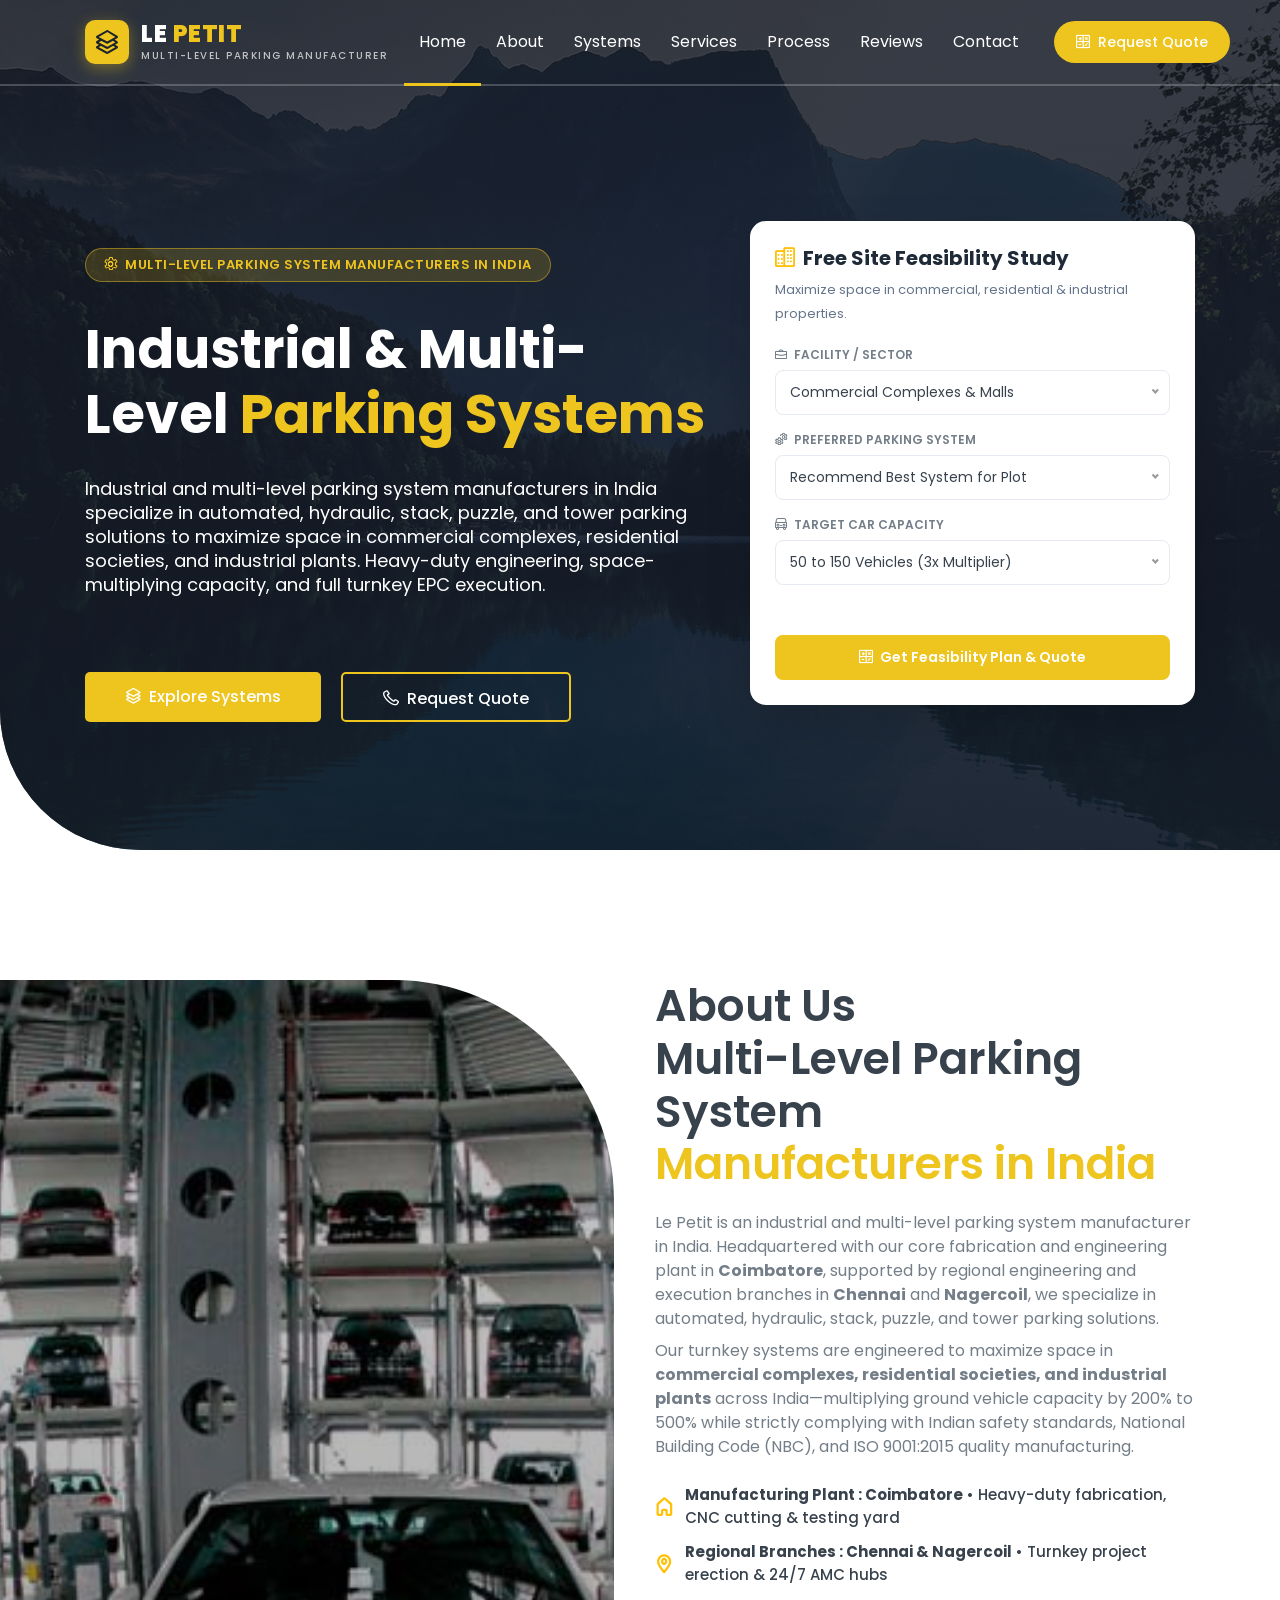
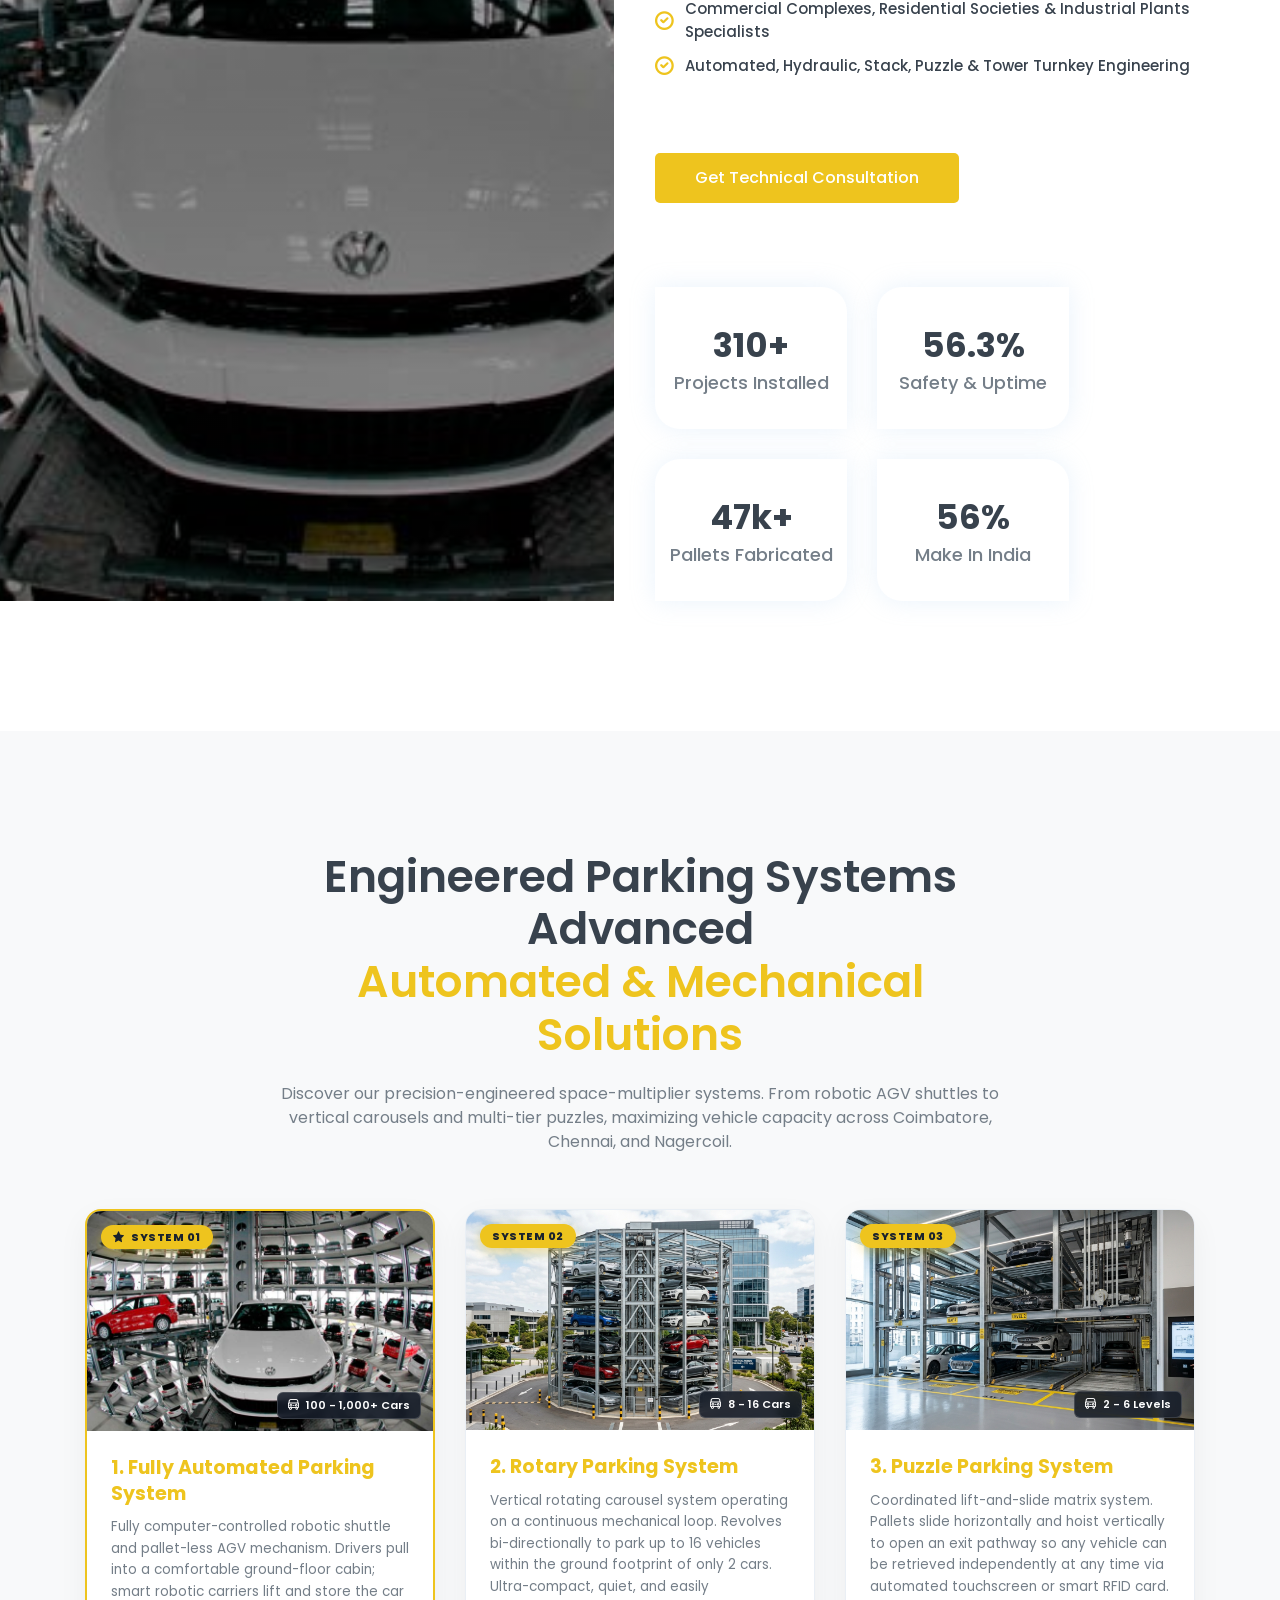
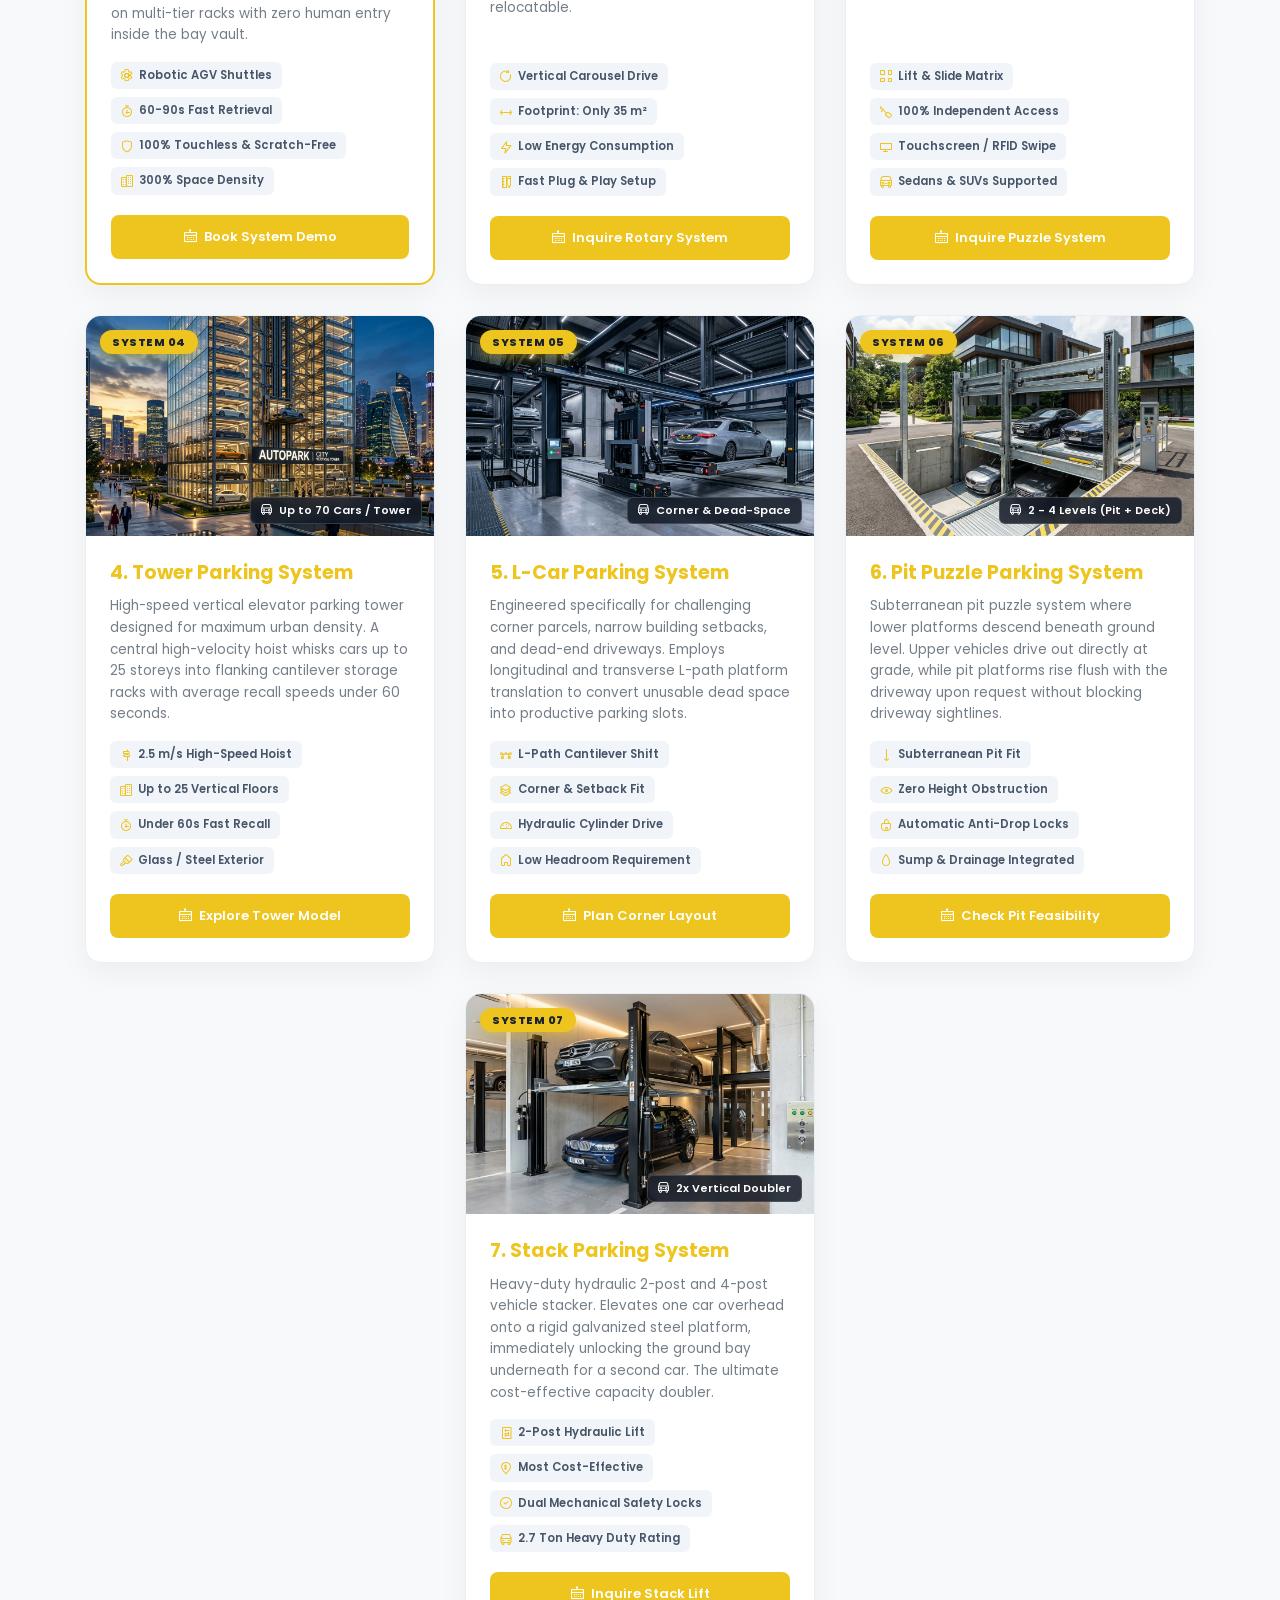
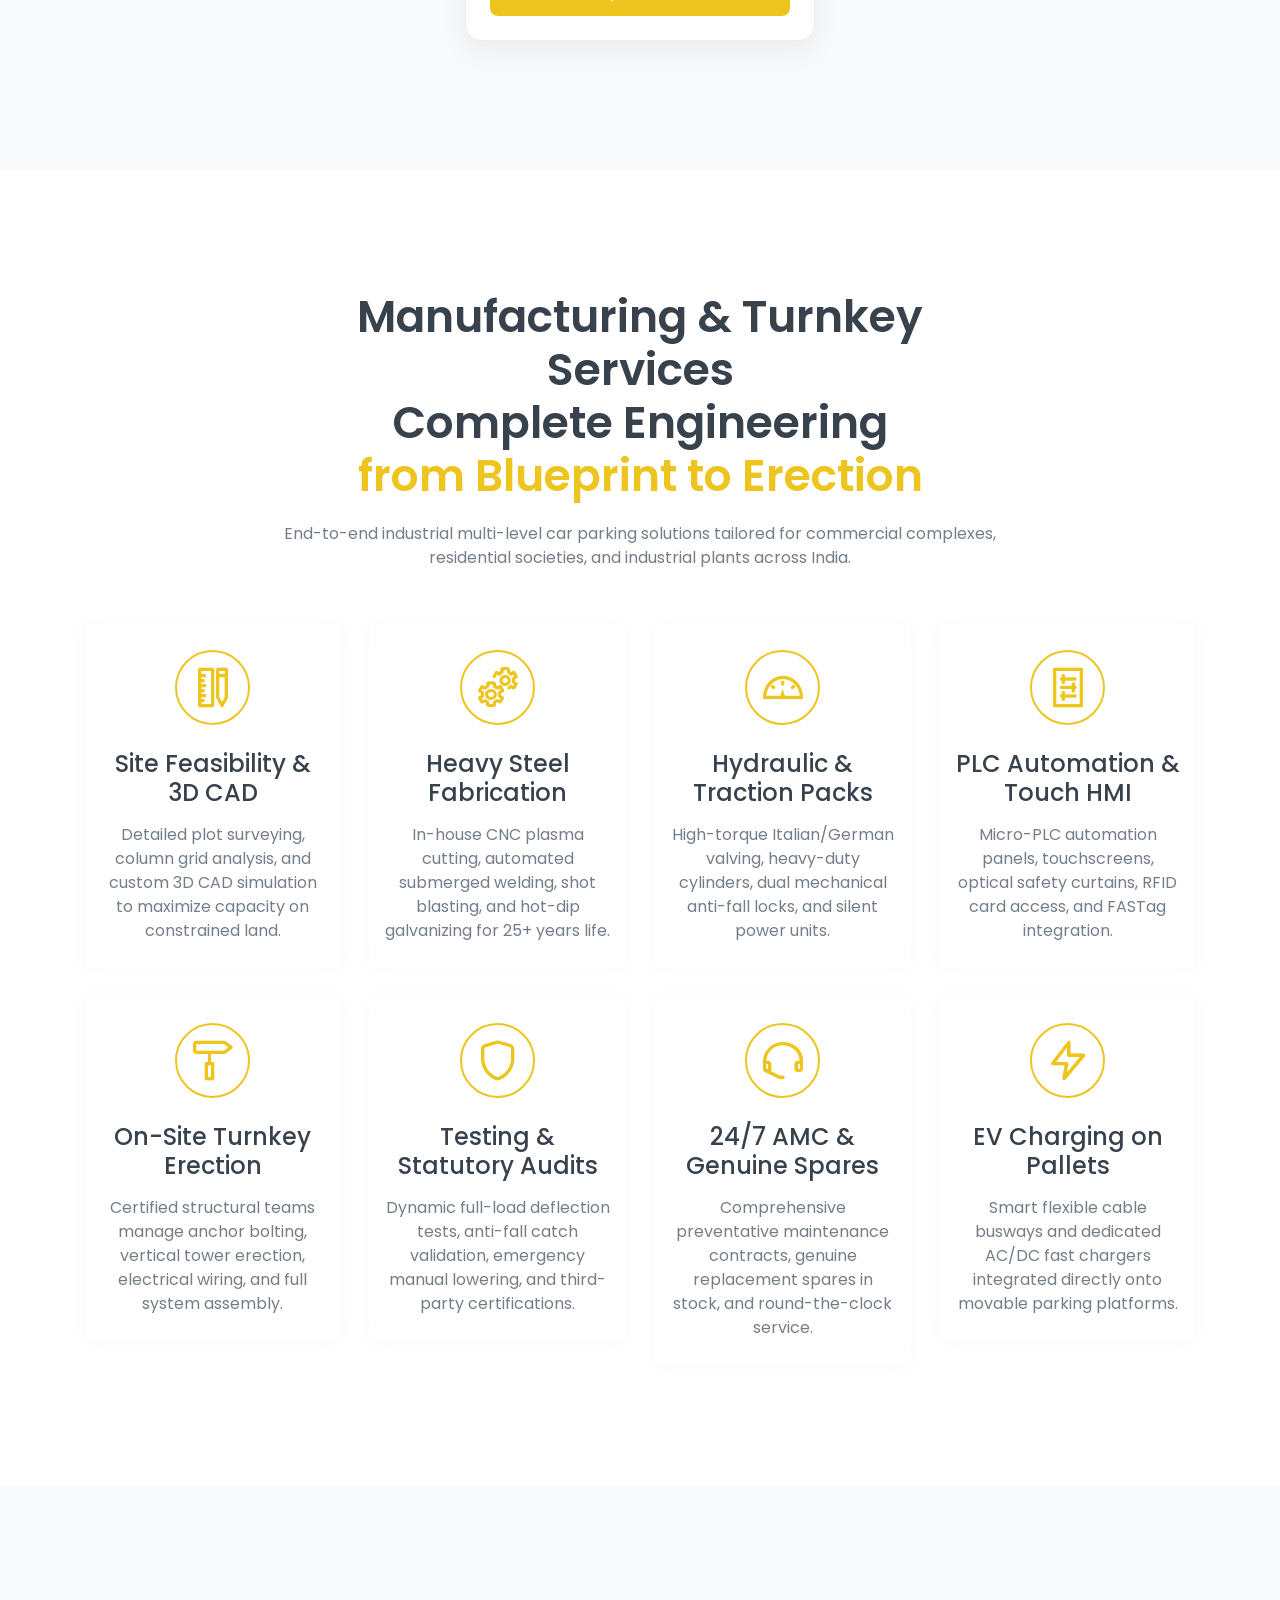
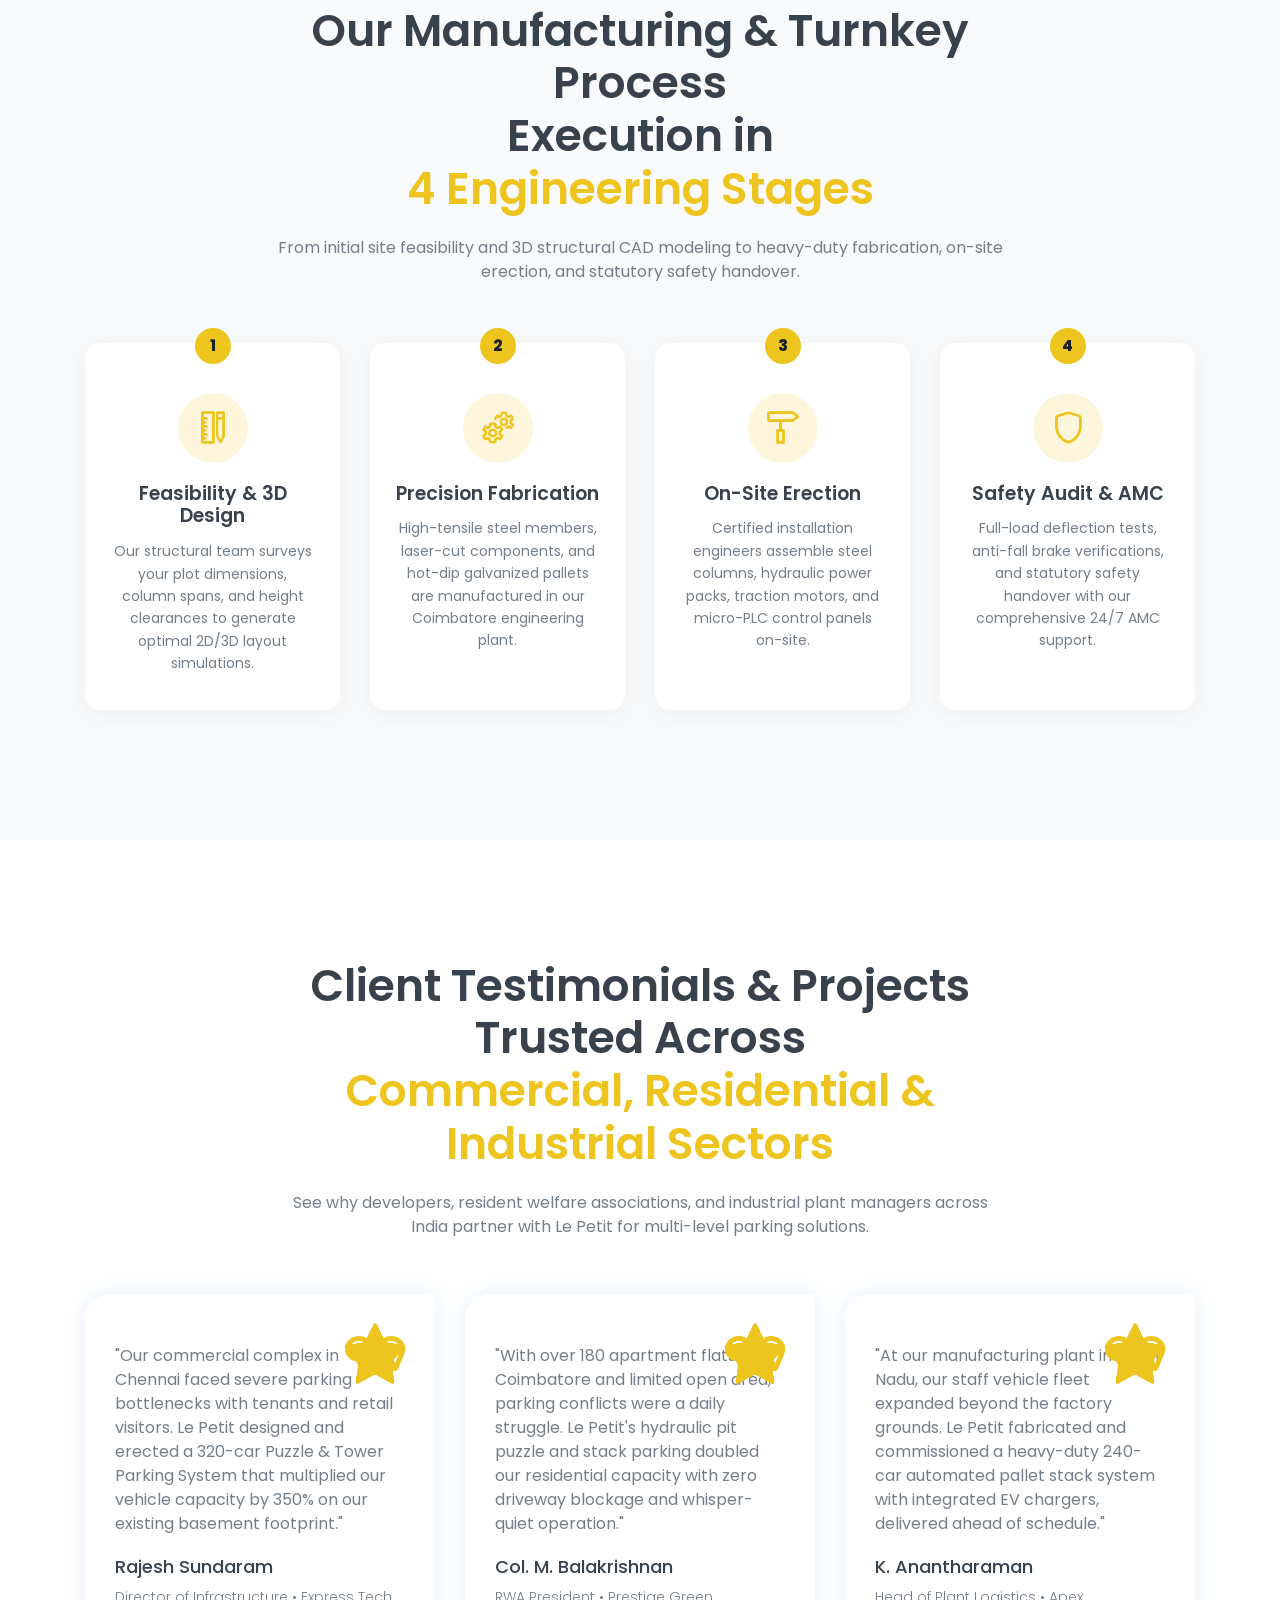
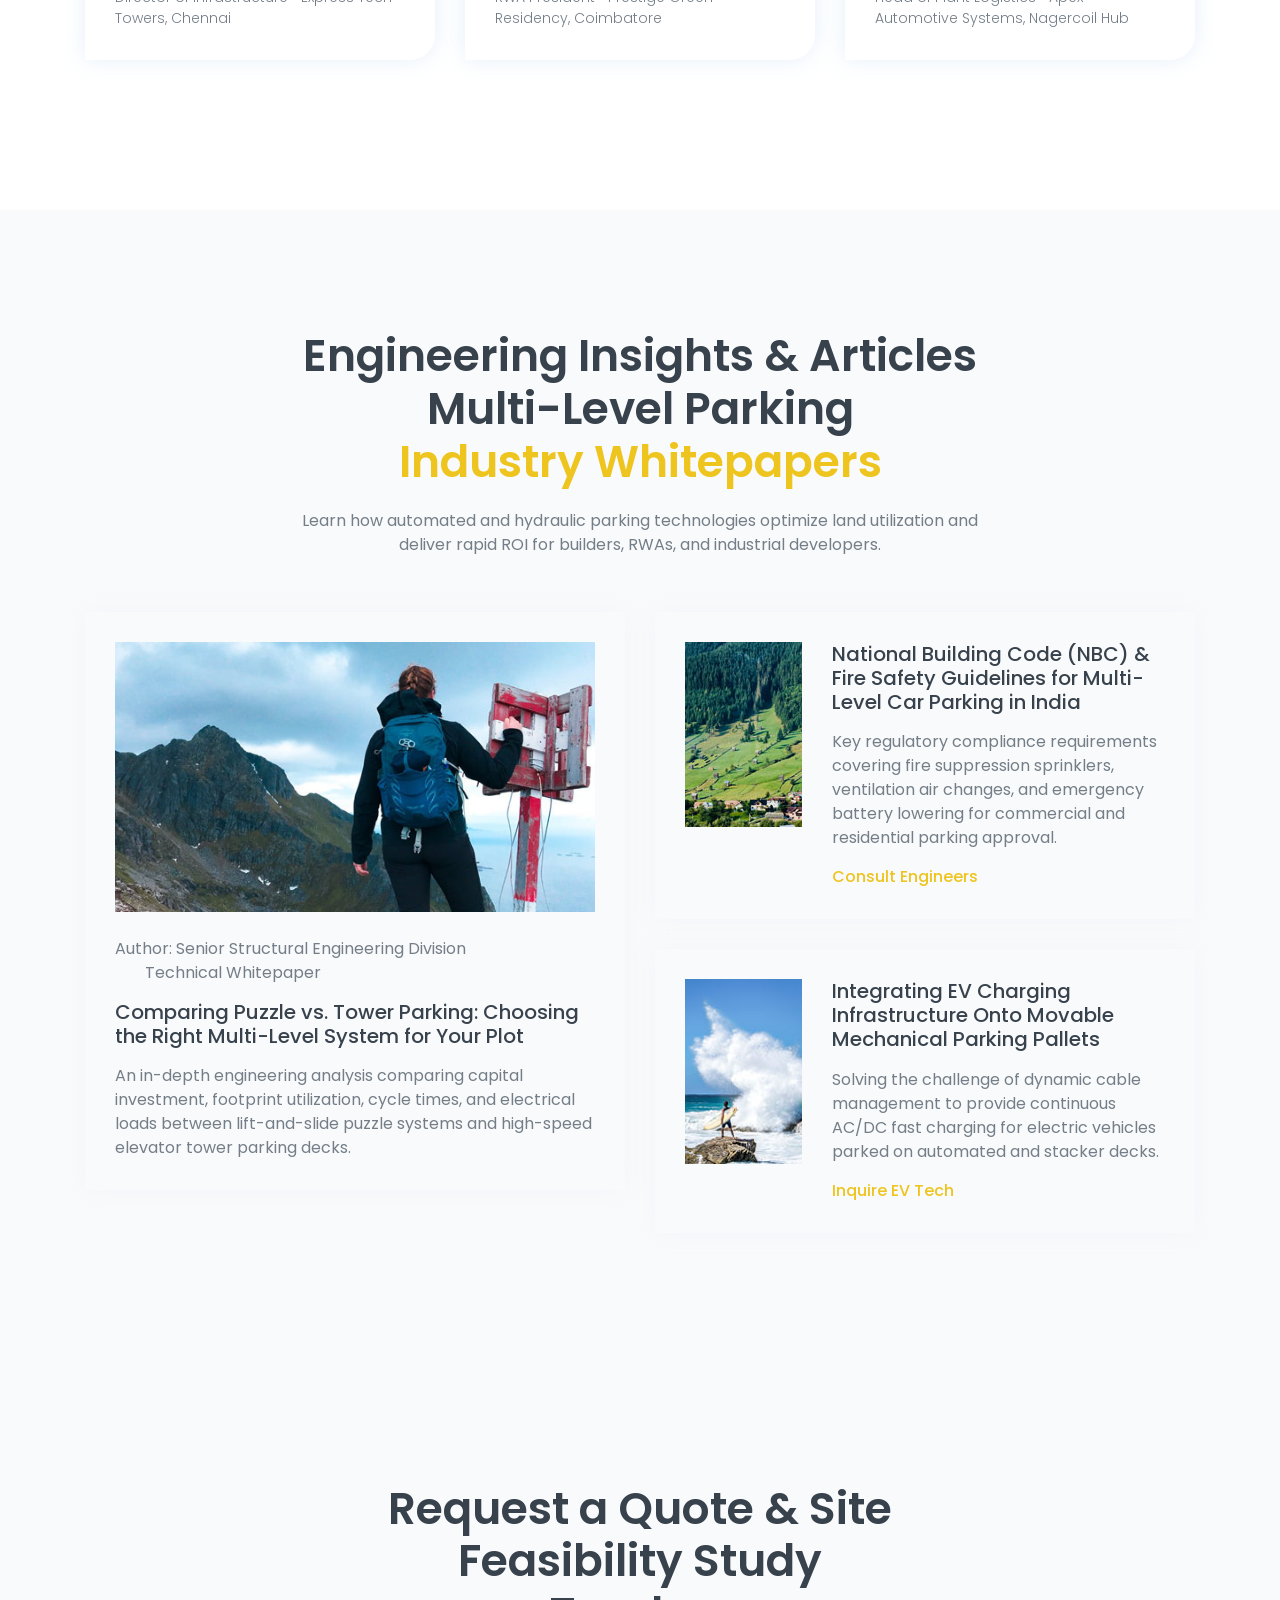
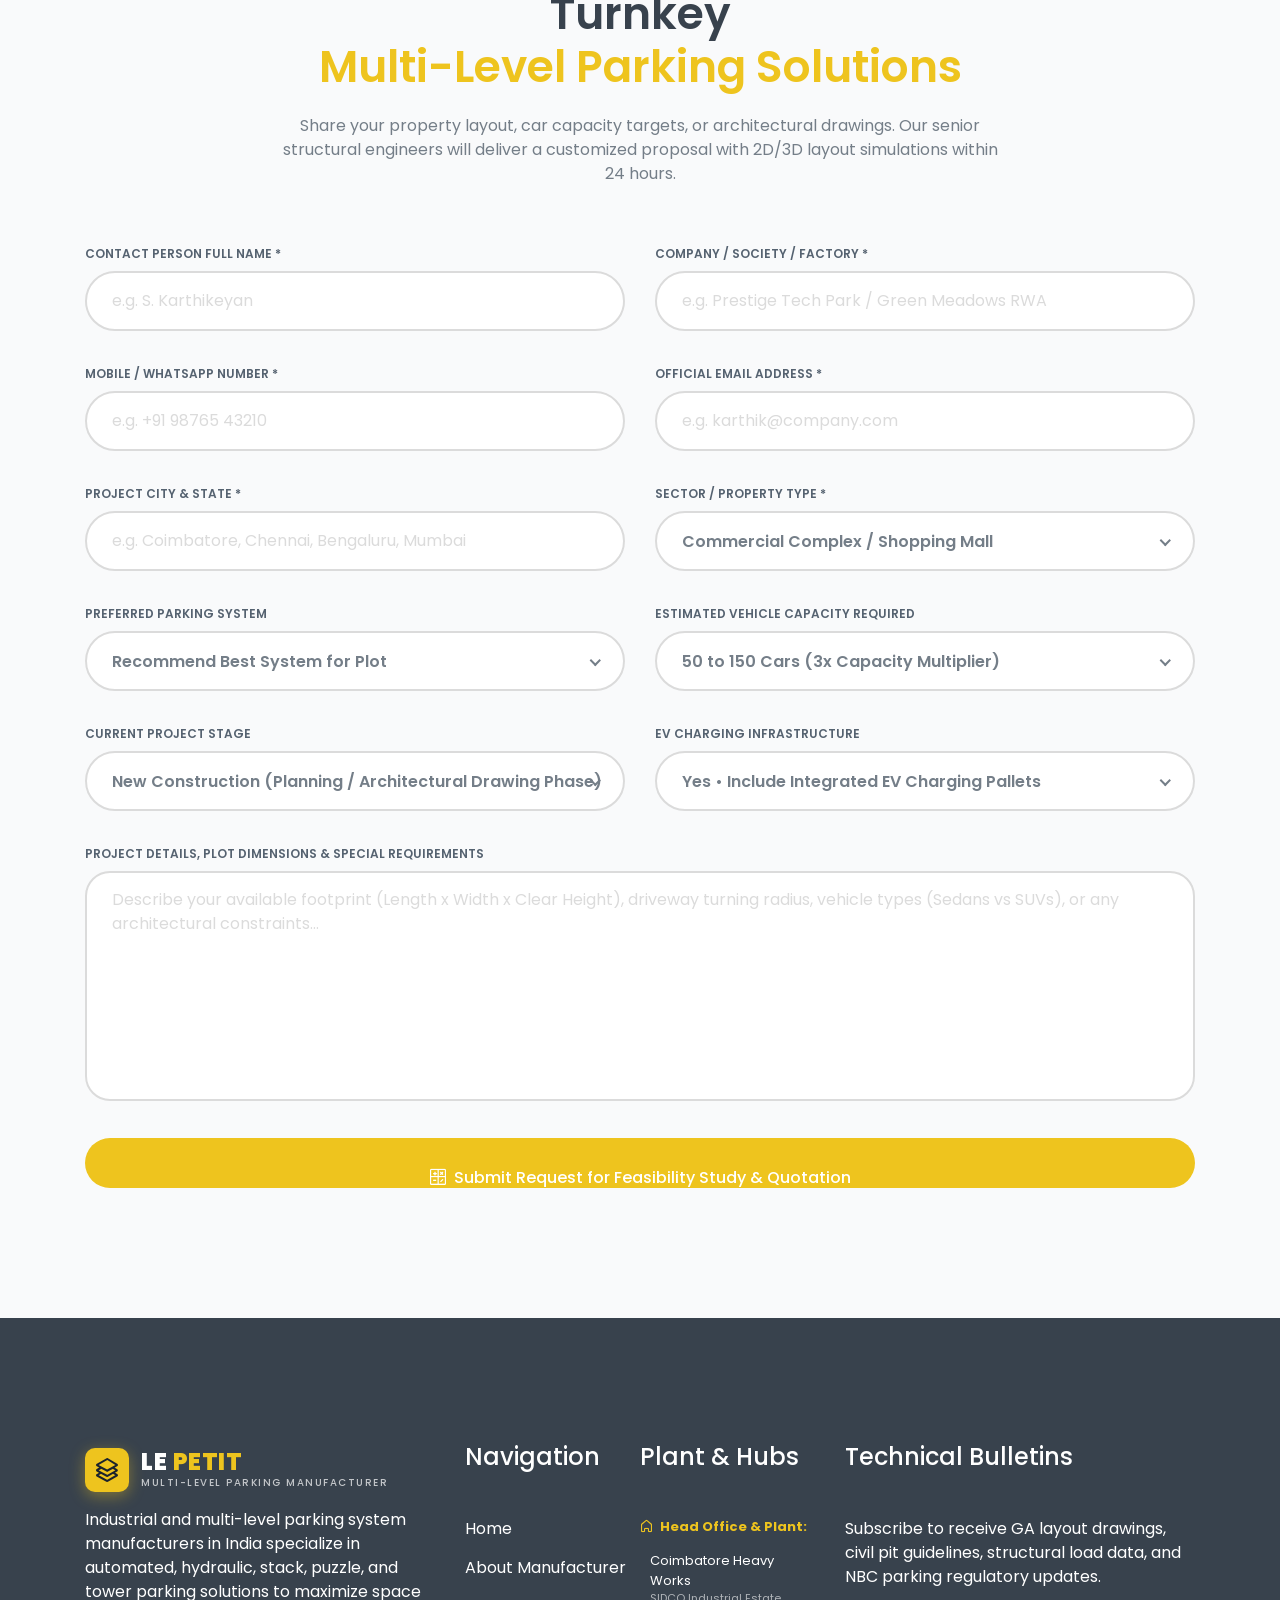
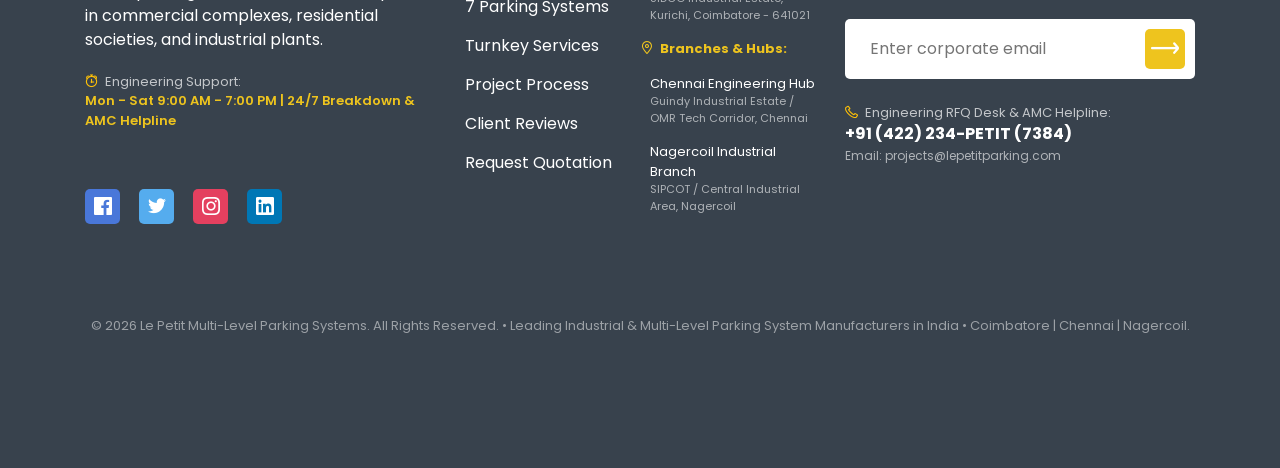
==== commit 804e76c3: "first" ====
--- a/index.html
+++ b/index.html
@@ -66,10 +66,10 @@
                         <nav class="navbar navbar-expand-lg">
                             <a class="navbar-brand" href="index.html">
                                 <div class="logo_wrapper">
-                                    <div class="logo_icon"><i class="lni lni-car-alt"></i></div>
+                                    <div class="logo_icon"><i class="lni lni-layers"></i></div>
                                     <div>
                                         <div class="logo_title">LE <span>PETIT</span></div>
-                                        <span class="logo_subtitle">SMART PARKING &amp; EV HUB</span>
+                                        <span class="logo_subtitle">MULTI-LEVEL PARKING MANUFACTURER</span>
                                     </div>
                                 </div>
                             </a>
@@ -93,22 +93,13 @@
                                         <a class="page-scroll" href="#systems">Systems</a>
                                     </li>
                                     <li class="nav-item">
-                                        <a class="page-scroll" href="#packages">Rates</a>
-                                    </li>
-                                    <li class="nav-item">
                                         <a class="page-scroll" href="#services">Services</a>
                                     </li>
                                     <li class="nav-item">
-                                        <a class="page-scroll" href="#slotmap"> Map</a>
-                                    </li>
-                                    <li class="nav-item">
-                                        <a class="page-scroll" href="#how-it-works">Works</a>
+                                        <a class="page-scroll" href="#how-it-works">Process</a>
                                     </li>
                                     <li class="nav-item">
                                         <a class="page-scroll" href="#testimonial">Reviews</a>
-                                    </li>
-                                    <li class="nav-item">
-                                        <a class="page-scroll" href="#blog">Guides</a>
                                     </li>
                                     <li class="nav-item">
                                         <a class="page-scroll" href="#contact">Contact</a>
@@ -116,11 +107,11 @@
                                 </ul>
                                 <div class="mobile_menu_cta d-lg-none mt-3">
                                     <a class="main-btn page-scroll d-block text-center" href="#contact"><i
-                                            class="lni lni-ticket mr-1"></i> Book Spot Now</a>
+                                            class="lni lni-calculator mr-1"></i> Request Quote</a>
                                 </div>
                                 <div class="nav_btn d-none d-lg-block">
-                                    <a class="main-btn page-scroll" href="#contact"><i class="lni lni-ticket mr-1"></i>
-                                        Book Spot</a>
+                                    <a class="main-btn page-scroll" href="#contact"><i class="lni lni-calculator mr-1"></i>
+                                        Request Quote</a>
                                 </div>
                             </div> <!-- navbar collapse -->
                         </nav> <!-- navbar -->
@@ -141,34 +132,81 @@
 
                 <div class="container">
                     <div class="row align-items-center">
-                        <div class="col-lg-7 col-md-10">
+                        <div class="col-lg-7 col-md-12">
                             <div class="slider_content">
                                 <span class="hero_badge wow fadeInLeftBig" data-wow-duration="1.3s"
                                     data-wow-delay="0.1s">
-                                    <i class="lni lni-shield mr-1"></i> Le Petit Smart Parking &bull; Head Office:
-                                    Coimbatore | Branches: Chennai &bull; Nagercoil
+                                    <i class="lni lni-cog mr-1"></i> Multi-Level Parking System Manufacturers in India
                                 </span>
                                 <h2 class="slider_title wow fadeInLeftBig" data-wow-duration="1.3s"
                                     data-wow-delay="0.3s">
-                                    Smart, Fast &amp; Secure <span>Parking Spaces</span>
+                                    Industrial &amp; Multi-Level <span>Parking Systems</span>
                                 </h2>
                                 <p class="wow fadeInLeftBig" data-wow-duration="1.3s" data-wow-delay="0.5s">
-                                    Pre-book guaranteed parking spots with Le Petit. Headquartered in Coimbatore with
-                                    prime smart parking facilities across Chennai and Nagercoil. Automated number plate
-                                    recognition, real-time bay sensors, and fast EV charging.
+                                    Industrial and multi-level parking system manufacturers in India specialize in automated, hydraulic, stack, puzzle, and tower parking solutions to maximize space in commercial complexes, residential societies, and industrial plants. Heavy-duty engineering, space-multiplying capacity, and full turnkey EPC execution.
                                 </p>
                                 <div class="slider_btns mt-30 wow fadeInLeftBig" data-wow-duration="1.3s"
                                     data-wow-delay="0.7s">
-                                    <a href="#contact" class="main-btn mr-3 page-scroll"><i
-                                            class="lni lni-calendar mr-1"></i> Reserve Spot Now</a>
-                                    <a href="#slotmap" class="main-btn btn-outline page-scroll"
+                                    <a href="#systems" class="main-btn mr-3 page-scroll"><i
+                                            class="lni lni-layers mr-1"></i> Explore Systems</a>
+                                    <a href="#contact" class="main-btn btn-outline page-scroll"
                                         style="background: transparent; border: 2px solid #EEC41E; color: #fff;"><i
-                                            class="lni lni-map-marker mr-1"></i> View Live Map</a>
+                                            class="lni lni-phone mr-1"></i> Request Quote</a>
                                 </div>
                             </div> <!-- slider content -->
                         </div>
 
-                       
+                        <!-- Quick Feasibility & Capacity Study Card -->
+                        <div class="col-lg-5 col-md-12 mt-4 mt-lg-0 wow fadeInRightBig" data-wow-duration="1.3s"
+                            data-wow-delay="0.5s">
+                            <div class="hero_search_box">
+                                <h4 class="mb-2" style="color: #1F2A38; font-size: 20px; font-weight: 700;">
+                                    <i class="lni lni-apartment text-warning mr-1"></i> Free Site Feasibility Study
+                                </h4>
+                                <p style="font-size: 13px; color: #64748B; margin-bottom: 20px;">
+                                    Maximize space in commercial, residential &amp; industrial properties.
+                                </p>
+                                <div class="row">
+                                    <div class="col-12 mb-3">
+                                        <label><i class="lni lni-briefcase mr-1"></i> Facility / Sector</label>
+                                        <select id="quickSector" class="form-control">
+                                            <option value="Commercial Complex">Commercial Complexes &amp; Malls</option>
+                                            <option value="Residential Society">Residential Societies &amp; Towers</option>
+                                            <option value="Industrial Plant">Industrial Plants &amp; Factories</option>
+                                            <option value="IT Tech Park">IT Parks &amp; Corporate Hubs</option>
+                                            <option value="Hospitality / Hotel">Hospitals &amp; Healthcare</option>
+                                        </select>
+                                    </div>
+                                    <div class="col-12 mb-3">
+                                        <label><i class="lni lni-cogs mr-1"></i> Preferred Parking System</label>
+                                        <select id="quickSystem" class="form-control">
+                                            <option value="Recommend Best System">Recommend Best System for Plot</option>
+                                            <option value="Fully Automated Parking System">1. Fully Automated Parking System</option>
+                                            <option value="Rotary Parking System">2. Rotary Parking System</option>
+                                            <option value="Puzzle Parking System">3. Puzzle Parking System</option>
+                                            <option value="Tower Parking System">4. Tower Parking System</option>
+                                            <option value="L-Car Parking System">5. L-Car Parking System</option>
+                                            <option value="Pit Puzzle Parking System">6. Pit Puzzle Parking System</option>
+                                            <option value="Stack Parking System">7. Stack Parking System</option>
+                                        </select>
+                                    </div>
+                                    <div class="col-12 mb-3">
+                                        <label><i class="lni lni-car mr-1"></i> Target Car Capacity</label>
+                                        <select id="quickCapacity" class="form-control">
+                                            <option value="20 - 50 Cars">20 to 50 Vehicles (2x Multiplier)</option>
+                                            <option value="50 - 150 Cars" selected>50 to 150 Vehicles (3x Multiplier)</option>
+                                            <option value="150 - 300 Cars">150 to 300 Vehicles (4x Multiplier)</option>
+                                            <option value="300+ Cars">300+ Vehicles (Tower / Automated Vault)</option>
+                                        </select>
+                                    </div>
+                                    <div class="col-12 mt-2">
+                                        <a href="#contact" class="main-btn d-block text-center page-scroll" onclick="applyQuickInquiry()">
+                                            <i class="lni lni-calculator mr-1"></i> Get Feasibility Plan &amp; Quote
+                                        </a>
+                                    </div>
+                                </div>
+                            </div>
+                        </div>
                     </div> <!-- row -->
                 </div> <!-- container -->
             </div> <!-- single slider -->
@@ -180,21 +218,19 @@
     <section id="about" class="about_area pt-130 pb-130">
         <div class="about_wrapper">
             <div class="about_image bg_cover"
-                style="background-image: linear-gradient(rgba(0,0,0,0.15), rgba(0,0,0,0.3)), url(assets/images/aa1.jpg)">
+                style="background-image: linear-gradient(rgba(0,0,0,0.2), rgba(0,0,0,0.4)), url(assets/images/aa1.jpg)">
             </div>
             <div class="container">
                 <div class="row justify-content-end">
                     <div class="col-lg-6">
                         <div class="about_content">
                             <div class="section_title">
-                                <h3 class="title">About Us <br> Le Petit in <span>Numbers</span></h3>
+                                <h3 class="title">About Us <br> Multi-Level Parking System <span>Manufacturers in India</span></h3>
                                 <p>
-                                    Le Petit is an advanced automated smart parking and electric mobility network
-                                    headquartered in <strong>Coimbatore</strong>, with high-capacity regional branch
-                                    hubs in <strong>Chennai</strong> and <strong>Nagercoil</strong>. Engineered to
-                                    eliminate traffic congestion, search times, and parking friction through AI-powered
-                                    Automated Number Plate Recognition (ANPR), contactless barrier gates, live bay
-                                    sensors, and ultra-fast EV charging.
+                                    Le Petit is an industrial and multi-level parking system manufacturer in India. Headquartered with our core fabrication and engineering plant in <strong>Coimbatore</strong>, supported by regional engineering and execution branches in <strong>Chennai</strong> and <strong>Nagercoil</strong>, we specialize in automated, hydraulic, stack, puzzle, and tower parking solutions.
+                                </p>
+                                <p class="mt-2">
+                                    Our turnkey systems are engineered to maximize space in <strong>commercial complexes, residential societies, and industrial plants</strong> across India—multiplying ground vehicle capacity by 200% to 500% while strictly complying with Indian safety standards, National Building Code (NBC), and ISO 9001:2015 quality manufacturing.
                                 </p>
                             </div> <!-- section title -->
 
@@ -202,57 +238,55 @@
                             <div class="about_features_list">
                                 <div class="feature_item">
                                     <i class="lni lni-home text-warning"></i>
-                                    <span><strong>Head Office : Coimbatore</strong> &bull; Central command &amp;
-                                        multi-level smart deck</span>
+                                    <span><strong>Manufacturing Plant : Coimbatore</strong> &bull; Heavy-duty fabrication, CNC cutting &amp; testing yard</span>
                                 </div>
                                 <div class="feature_item">
                                     <i class="lni lni-map-marker text-warning"></i>
-                                    <span><strong>Branches : Chennai &amp; Nagercoil</strong> &bull; Airport &amp;
-                                        Railway transit hubs</span>
+                                    <span><strong>Regional Branches : Chennai &amp; Nagercoil</strong> &bull; Turnkey project erection &amp; 24/7 AMC hubs</span>
                                 </div>
                                 <div class="feature_item">
                                     <i class="lni lni-checkmark-circle"></i>
-                                    <span>High-Speed ANPR Barrier Gates &bull; 2.5-second contactless check-in</span>
+                                    <span>Commercial Complexes, Residential Societies &amp; Industrial Plants Specialists</span>
                                 </div>
                                 <div class="feature_item">
                                     <i class="lni lni-checkmark-circle"></i>
-                                    <span>Continuous 24/7 Monitored CCTV, guarded parking &amp; EV fast chargers</span>
-                                </div>
-                            </div>
-
-                            <a href="#contact" class="main-btn page-scroll">Reserve Your Space</a>
+                                    <span>Automated, Hydraulic, Stack, Puzzle &amp; Tower Turnkey Engineering</span>
+                                </div>
+                            </div>
+
+                            <a href="#contact" class="main-btn page-scroll">Get Technical Consultation</a>
                         </div> <!-- about content -->
 
                         <div class="about_counter d-flex flex-wrap mt-4">
                             <div class="single_counter counter_1 d-flex justify-content-center align-items-center wow fadeInUpBig"
                                 data-wow-duration="1.3s" data-wow-delay="0.2s">
                                 <div class="counter_wrapper text-center">
-                                    <span class="counter">1450</span>
-                                    <p>Parking Bays</p>
+                                    <span class="counter">550</span><span>+</span>
+                                    <p>Projects Installed</p>
                                 </div>
                             </div>
 
                             <div class="single_counter counter_2 d-flex justify-content-center align-items-center wow fadeInUpBig"
                                 data-wow-duration="1.3s" data-wow-delay="0.5s">
                                 <div class="counter_wrapper text-center">
-                                    <span class="counter">99</span><span>%</span>
-                                    <p>Driver Satisfaction</p>
+                                    <span class="counter">99.8</span><span>%</span>
+                                    <p>Safety &amp; Uptime</p>
                                 </div>
                             </div>
 
                             <div class="single_counter counter_2 d-flex justify-content-center align-items-center wow fadeInUpBig"
                                 data-wow-duration="1.3s" data-wow-delay="0.8s">
                                 <div class="counter_wrapper text-center">
-                                    <span class="counter">385</span><span>k</span>
-                                    <p>Vehicles Parked</p>
+                                    <span class="counter">85</span><span>k+</span>
+                                    <p>Pallets Fabricated</p>
                                 </div>
                             </div>
 
                             <div class="single_counter counter_1 d-flex justify-content-center align-items-center wow fadeInUpBig"
                                 data-wow-duration="1.3s" data-wow-delay="1.1s">
                                 <div class="counter_wrapper text-center">
-                                    <span class="counter">32</span>
-                                    <p>EV Superchargers</p>
+                                    <span class="counter">100</span><span>%</span>
+                                    <p>Make In India</p>
                                 </div>
                             </div>
                         </div> <!-- about_counter -->
@@ -462,148 +496,14 @@
     </section>
     <!--====== SMART PARKING SYSTEMS PART ENDS ======-->
 
-    <!--====== RATES & PACKAGES PART START ======-->
-    <section id="packages" class="destination_area pt-130 pb-130">
-        <div class="container">
-            <div class="row justify-content-center">
-                <div class="col-lg-8">
-                    <div class="section_title text-center pb-40">
-                        <h3 class="title">Parking Rates &amp; Passes <br> Affordable &amp; Flexible <span>Pricing Plans</span></h3>
-                        <p>Enjoy transparent flat rates with zero surge pricing, instant digital receipts, and guaranteed spot reservation.</p>
-                    </div>
-                </div>
-            </div> <!-- row -->
-
-            <div class="row">
-                <!-- Package 1: Hourly -->
-                <div class="col-lg-3 col-md-6 col-sm-12">
-                    <div class="single_destination wow fadeInUp" data-wow-duration="1.2s" data-wow-delay="0.2s">
-                        <div class="destination_image">
-                            <span class="badge_tag"><i class="lni lni-timer mr-1"></i> Flexible</span>
-                            <div class="dest_icon_circle">
-                                <i class="lni lni-timer"></i>
-                            </div>
-                        </div>
-                        <div class="destination_content">
-                            <h4 class="title"><a href="#contact" class="page-scroll" onclick="selectPlan('Hourly Short-Stay', 40)">Hourly Short-Stay</a></h4>
-                            <p class="plan_tagline">Ideal for dining, shopping &amp; quick meetings</p>
-                            <div class="price">
-                                <span class="currency">₹</span>40 <span class="period">/ hour</span>
-                            </div>
-
-                            <ul class="package_features">
-                                <li><i class="lni lni-checkmark-circle"></i> Free 15-minute grace period</li>
-                                <li><i class="lni lni-checkmark-circle"></i> Touchless ANPR gate entry</li>
-                                <li><i class="lni lni-checkmark-circle"></i> Ground floor easy-access bays</li>
-                                <li><i class="lni lni-checkmark-circle"></i> Instant digital pass &amp; QR receipt</li>
-                            </ul>
-                            <a href="#contact" class="main-btn package_btn page-scroll" onclick="selectPlan('Hourly Short-Stay', 40)">
-                                <span>Book Spot</span> <i class="lni lni-arrow-right"></i>
-                            </a>
-                        </div>
-                    </div>
-                </div>
-
-                <!-- Package 2: Daily (Featured) -->
-                <div class="col-lg-3 col-md-6 col-sm-12">
-                    <div class="single_destination featured_package wow fadeInUp" data-wow-duration="1.2s" data-wow-delay="0.4s">
-                        <div class="destination_image">
-                            <span class="badge_popular"><i class="lni lni-star-filled mr-1"></i> Most Popular</span>
-                            <div class="dest_icon_circle">
-                                <i class="lni lni-sun"></i>
-                            </div>
-                        </div>
-                        <div class="destination_content">
-                            <h4 class="title"><a href="#contact" class="page-scroll" onclick="selectPlan('Daily Commuter Pass', 250)">Daily Commuter Pass</a></h4>
-                            <p class="plan_tagline">24-hr unlimited in &amp; out city commuter pass</p>
-                            <div class="price">
-                                <span class="currency">₹</span>250 <span class="period">/ full day</span>
-                            </div>
-
-                            <ul class="package_features">
-                                <li><i class="lni lni-checkmark-circle"></i> 24-hr unlimited in &amp; out access</li>
-                                <li><i class="lni lni-checkmark-circle"></i> Guaranteed reserved covered bay</li>
-                                <li><i class="lni lni-checkmark-circle"></i> Digital parking pass on mobile</li>
-                                <li><i class="lni lni-checkmark-circle"></i> Free emergency battery boost</li>
-                            </ul>
-                            <a href="#contact" class="main-btn package_btn page-scroll" onclick="selectPlan('Daily Commuter Pass', 250)">
-                                <span>Book Spot</span> <i class="lni lni-arrow-right"></i>
-                            </a>
-                        </div>
-                    </div>
-                </div>
-
-                <!-- Package 3: Airport Long-Stay -->
-                <div class="col-lg-3 col-md-6 col-sm-12">
-                    <div class="single_destination wow fadeInUp" data-wow-duration="1.2s" data-wow-delay="0.6s">
-                        <div class="destination_image">
-                            <span class="badge_tag"><i class="lni lni-plane mr-1"></i> Best Value</span>
-                            <div class="dest_icon_circle">
-                                <i class="lni lni-plane"></i>
-                            </div>
-                        </div>
-                        <div class="destination_content">
-                            <h4 class="title"><a href="#contact" class="page-scroll" onclick="selectPlan('Airport Long-Stay Bay', 199)">Airport Long-Stay</a></h4>
-                            <p class="plan_tagline">Secure long-term stay with free airport shuttle</p>
-                            <div class="price">
-                                <span class="currency">₹</span>199 <span class="period">/ day (3+ days)</span>
-                            </div>
-
-                            <ul class="package_features">
-                                <li><i class="lni lni-checkmark-circle"></i> 24/7 guarded, fenced compound</li>
-                                <li><i class="lni lni-checkmark-circle"></i> Free 5-min airport terminal shuttle</li>
-                                <li><i class="lni lni-checkmark-circle"></i> Luggage loading assistance</li>
-                                <li><i class="lni lni-checkmark-circle"></i> Flight delay buffer guarantee</li>
-                            </ul>
-                            <a href="#contact" class="main-btn package_btn page-scroll" onclick="selectPlan('Airport Long-Stay Bay', 199)">
-                                <span>Book Spot</span> <i class="lni lni-arrow-right"></i>
-                            </a>
-                        </div>
-                    </div>
-                </div>
-
-                <!-- Package 4: Monthly VIP & EV -->
-                <div class="col-lg-3 col-md-6 col-sm-12">
-                    <div class="single_destination wow fadeInUp" data-wow-duration="1.2s" data-wow-delay="0.8s">
-                        <div class="destination_image">
-                            <span class="badge_tag"><i class="lni lni-bolt mr-1"></i> VIP &amp; EV</span>
-                            <div class="dest_icon_circle">
-                                <i class="lni lni-bolt"></i>
-                            </div>
-                        </div>
-                        <div class="destination_content">
-                            <h4 class="title"><a href="#contact" class="page-scroll" onclick="selectPlan('Monthly VIP & EV Executive', 2499)">Monthly VIP &amp; EV</a></h4>
-                            <p class="plan_tagline">Dedicated executive bay with EV charging</p>
-                            <div class="price">
-                                <span class="currency">₹</span>2,499 <span class="period">/ month</span>
-                            </div>
-
-                            <ul class="package_features">
-                                <li><i class="lni lni-checkmark-circle"></i> Dedicated personalized parking bay</li>
-                                <li><i class="lni lni-checkmark-circle"></i> Free weekly exterior car wash</li>
-                                <li><i class="lni lni-checkmark-circle"></i> Unlimited EV charging access</li>
-                                <li><i class="lni lni-checkmark-circle"></i> Priority valet &amp; concierge service</li>
-                            </ul>
-                            <a href="#contact" class="main-btn package_btn page-scroll" onclick="selectPlan('Monthly VIP & EV Executive', 2499)">
-                                <span>Book Spot</span> <i class="lni lni-arrow-right"></i>
-                            </a>
-                        </div>
-                    </div>
-                </div>
-            </div> <!-- row -->
-        </div> <!-- container -->
-    </section>
-    <!--====== RATES & PACKAGES PART ENDS ======-->
-
     <!--====== SERVICES PART START ======-->
     <section id="services" class="services_area pt-120 pb-120">
         <div class="container">
             <div class="row justify-content-center">
                 <div class="col-lg-8">
                     <div class="section_title text-center pb-25">
-                        <h3 class="title">Services We Provide <br> Engineered for <span>Modern Drivers</span></h3>
-                        <p>Enjoy end-to-end intelligent parking amenities crafted to safeguard your vehicle and speed up
-                            your arrival.</p>
+                        <h3 class="title">Manufacturing &amp; Turnkey Services <br> Complete Engineering <span>from Blueprint to Erection</span></h3>
+                        <p>End-to-end industrial multi-level car parking solutions tailored for commercial complexes, residential societies, and industrial plants across India.</p>
                     </div> <!-- section title -->
                 </div>
             </div> <!-- row -->
@@ -614,12 +514,11 @@
                     <div class="single_service mt-30 text-center wow fadeInUpBig" data-wow-duration="1.3s"
                         data-wow-delay="0.2s">
                         <div class="services_icon">
-                            <i class="lni lni-camera"></i>
+                            <i class="lni lni-ruler-pencil"></i>
                         </div>
                         <div class="services_content">
-                            <h4 class="title">Automated ANPR Gates</h4>
-                            <p>Optical cameras scan vehicle number plates instantly, lifting barriers without paper
-                                tickets or card swipes.</p>
+                            <h4 class="title">Site Feasibility &amp; 3D CAD</h4>
+                            <p>Detailed plot surveying, column grid analysis, and custom 3D CAD simulation to maximize capacity on constrained land.</p>
                         </div>
                     </div>
                 </div>
@@ -629,12 +528,11 @@
                     <div class="single_service mt-30 text-center wow fadeInUpBig" data-wow-duration="1.3s"
                         data-wow-delay="0.4s">
                         <div class="services_icon">
-                            <i class="lni lni-bolt"></i>
+                            <i class="lni lni-cogs"></i>
                         </div>
                         <div class="services_content">
-                            <h4 class="title">EV Fast Superchargers</h4>
-                            <p>Dedicated Level 2 and Level 3 DC rapid charging stations to power up your electric car
-                                while parked.</p>
+                            <h4 class="title">Heavy Steel Fabrication</h4>
+                            <p>In-house CNC plasma cutting, automated submerged welding, shot blasting, and hot-dip galvanizing for 25+ years life.</p>
                         </div>
                     </div>
                 </div>
@@ -644,12 +542,11 @@
                     <div class="single_service mt-30 text-center wow fadeInUpBig" data-wow-duration="1.3s"
                         data-wow-delay="0.6s">
                         <div class="services_icon">
-                            <i class="lni lni-shield"></i>
+                            <i class="lni lni-dashboard"></i>
                         </div>
                         <div class="services_content">
-                            <h4 class="title">24/7 Guarded Security</h4>
-                            <p>High-resolution infrared CCTV, bright LED lighting, guarded entry gates, and
-                                round-the-clock foot patrols.</p>
+                            <h4 class="title">Hydraulic &amp; Traction Packs</h4>
+                            <p>High-torque Italian/German valving, heavy-duty cylinders, dual mechanical anti-fall locks, and silent power units.</p>
                         </div>
                     </div>
                 </div>
@@ -659,12 +556,11 @@
                     <div class="single_service mt-30 text-center wow fadeInUpBig" data-wow-duration="1.3s"
                         data-wow-delay="0.8s">
                         <div class="services_icon">
-                            <i class="lni lni-car-alt"></i>
+                            <i class="lni lni-control-panel"></i>
                         </div>
                         <div class="services_content">
-                            <h4 class="title">Executive Valet Drop</h4>
-                            <p>Hand over your keys at the main entrance and let our certified valet team handle parking
-                                and prompt retrieval.</p>
+                            <h4 class="title">PLC Automation &amp; Touch HMI</h4>
+                            <p>Micro-PLC automation panels, touchscreens, optical safety curtains, RFID card access, and FASTag integration.</p>
                         </div>
                     </div>
                 </div>
@@ -674,12 +570,11 @@
                     <div class="single_service mt-30 text-center wow fadeInUpBig" data-wow-duration="1.3s"
                         data-wow-delay="0.2s">
                         <div class="services_icon">
-                            <i class="lni lni-map-marker"></i>
+                            <i class="lni lni-hammer"></i>
                         </div>
                         <div class="services_content">
-                            <h4 class="title">Dynamic Bay Guidance</h4>
-                            <p>Overhead red/green optical LED sensors navigate you immediately to the nearest unoccupied
-                                parking slot.</p>
+                            <h4 class="title">On-Site Turnkey Erection</h4>
+                            <p>Certified structural teams manage anchor bolting, vertical tower erection, electrical wiring, and full system assembly.</p>
                         </div>
                     </div>
                 </div>
@@ -689,12 +584,11 @@
                     <div class="single_service mt-30 text-center wow fadeInUpBig" data-wow-duration="1.3s"
                         data-wow-delay="0.4s">
                         <div class="services_icon">
-                            <i class="lni lni-dashboard"></i>
+                            <i class="lni lni-shield"></i>
                         </div>
                         <div class="services_content">
-                            <h4 class="title">Car Wash &amp; Detailing</h4>
-                            <p>Opt for eco-friendly waterless steam cleaning, interior vacuuming, and mirror finish
-                                polishing while away.</p>
+                            <h4 class="title">Testing &amp; Statutory Audits</h4>
+                            <p>Dynamic full-load deflection tests, anti-fall catch validation, emergency manual lowering, and third-party certifications.</p>
                         </div>
                     </div>
                 </div>
@@ -704,12 +598,11 @@
                     <div class="single_service mt-30 text-center wow fadeInUpBig" data-wow-duration="1.3s"
                         data-wow-delay="0.6s">
                         <div class="services_icon">
-                            <i class="lni lni-caravan"></i>
+                            <i class="lni lni-headphone-alt"></i>
                         </div>
                         <div class="services_content">
-                            <h4 class="title">Airport Express Shuttle</h4>
-                            <p>Direct, climate-controlled airport terminal shuttle service departing every 10 minutes
-                                right from your parking bay.</p>
+                            <h4 class="title">24/7 AMC &amp; Genuine Spares</h4>
+                            <p>Comprehensive preventative maintenance contracts, genuine replacement spares in stock, and round-the-clock service.</p>
                         </div>
                     </div>
                 </div>
@@ -719,12 +612,11 @@
                     <div class="single_service mt-30 text-center wow fadeInUpBig" data-wow-duration="1.3s"
                         data-wow-delay="0.8s">
                         <div class="services_icon">
-                            <i class="lni lni-credit-cards"></i>
+                            <i class="lni lni-bolt"></i>
                         </div>
                         <div class="services_content">
-                            <h4 class="title">Contactless Mobile Pay</h4>
-                            <p>One-tap digital checkout with Apple Pay, Google Pay, credit card, or FASTag/RFID with
-                                instant tax receipts.</p>
+                            <h4 class="title">EV Charging on Pallets</h4>
+                            <p>Smart flexible cable busways and dedicated AC/DC fast chargers integrated directly onto movable parking platforms.</p>
                         </div>
                     </div>
                 </div>
@@ -733,172 +625,14 @@
     </section>
     <!--====== SERVICES PART ENDS ======-->
 
-    <!--====== INTERACTIVE LIVE SLOT MAP PART START ======-->
-    <section id="slotmap" class="slot_map_area pt-120 pb-130">
-        <div class="container">
-            <div class="row justify-content-center">
-                <div class="col-lg-8">
-                    <div class="section_title text-center pb-35">
-                        <h3 class="title">Live Parking Floor Map <br> Real-Time <span>Slot Availability</span></h3>
-                        <p>Click any green or blue slot below to preview details and auto-select your designated parking
-                            space.</p>
-                    </div>
-                </div>
-            </div> <!-- row -->
-
-            <div class="row justify-content-center">
-                <div class="col-lg-11">
-                    <div class="slot_map_card">
-                        <!-- Legend & Floor Switcher -->
-                        <div class="d-flex flex-wrap align-items-center justify-content-between mb-3">
-                            <div class="floor_tabs">
-                                <button class="floor_btn active"
-                                    onclick="switchFloor('Level 1 - Ground Floor', this)">Level 1 (Ground)</button>
-                                <button class="floor_btn"
-                                    onclick="switchFloor('Level 2 - EV &amp; VIP Deck', this)">Level 2 (EV &amp;
-                                    VIP)</button>
-                                <button class="floor_btn"
-                                    onclick="switchFloor('Level 3 - Long-Stay Airport', this)">Level 3
-                                    (Covered)</button>
-                            </div>
-                            <div class="slot_legend">
-                                <div class="legend_item"><span class="legend_dot avail"></span> Available</div>
-                                <div class="legend_item"><span class="legend_dot occup"></span> Occupied</div>
-                                <div class="legend_item"><span class="legend_dot ev"></span> EV Charging</div>
-                                <div class="legend_item"><span class="legend_dot vip"></span> VIP Reserved</div>
-                            </div>
-                        </div>
-
-                        <!-- Slot Grid -->
-                        <div class="parking_bays_grid" id="baysGrid">
-                            <!-- Slot items generated interactively -->
-                            <div class="bay_slot avail"
-                                onclick="selectSlot('Bay A-01', 'Ground Floor Standard', 40, this)">
-                                <span class="bay_number">A-01</span>
-                                <i class="lni lni-car bay_icon"></i>
-                                <span class="bay_status_text">Avail</span>
-                            </div>
-                            <div class="bay_slot occup">
-                                <span class="bay_number">A-02</span>
-                                <i class="lni lni-car bay_icon"></i>
-                                <span class="bay_status_text">Busy</span>
-                            </div>
-                            <div class="bay_slot avail selected"
-                                onclick="selectSlot('Bay A-03', 'Ground Floor Standard', 40, this)">
-                                <span class="bay_number">A-03</span>
-                                <i class="lni lni-car bay_icon"></i>
-                                <span class="bay_status_text">Avail</span>
-                            </div>
-                            <div class="bay_slot ev"
-                                onclick="selectSlot('Bay EV-01', 'EV Fast Charging Bay', 65, this)">
-                                <span class="bay_number">EV-01</span>
-                                <i class="lni lni-bolt bay_icon"></i>
-                                <span class="bay_status_text">EV Bay</span>
-                            </div>
-                            <div class="bay_slot occup">
-                                <span class="bay_number">A-04</span>
-                                <i class="lni lni-car bay_icon"></i>
-                                <span class="bay_status_text">Busy</span>
-                            </div>
-                            <div class="bay_slot avail"
-                                onclick="selectSlot('Bay A-05', 'Ground Floor Standard', 40, this)">
-                                <span class="bay_number">A-05</span>
-                                <i class="lni lni-car bay_icon"></i>
-                                <span class="bay_status_text">Avail</span>
-                            </div>
-                            <div class="bay_slot vip"
-                                onclick="selectSlot('Bay VIP-01', 'Executive VIP Bay', 80, this)">
-                                <span class="bay_number">VIP-01</span>
-                                <i class="lni lni-star-filled bay_icon"></i>
-                                <span class="bay_status_text">VIP</span>
-                            </div>
-                            <div class="bay_slot avail"
-                                onclick="selectSlot('Bay A-06', 'Ground Floor Standard', 40, this)">
-                                <span class="bay_number">A-06</span>
-                                <i class="lni lni-car bay_icon"></i>
-                                <span class="bay_status_text">Avail</span>
-                            </div>
-                            <div class="bay_slot occup">
-                                <span class="bay_number">A-07</span>
-                                <i class="lni lni-car bay_icon"></i>
-                                <span class="bay_status_text">Busy</span>
-                            </div>
-                            <div class="bay_slot ev"
-                                onclick="selectSlot('Bay EV-02', 'EV Fast Charging Bay', 65, this)">
-                                <span class="bay_number">EV-02</span>
-                                <i class="lni lni-bolt bay_icon"></i>
-                                <span class="bay_status_text">EV Bay</span>
-                            </div>
-                            <div class="bay_slot avail"
-                                onclick="selectSlot('Bay A-08', 'Ground Floor Standard', 40, this)">
-                                <span class="bay_number">A-08</span>
-                                <i class="lni lni-car bay_icon"></i>
-                                <span class="bay_status_text">Avail</span>
-                            </div>
-                            <div class="bay_slot avail"
-                                onclick="selectSlot('Bay A-09', 'Ground Floor Standard', 40, this)">
-                                <span class="bay_number">A-09</span>
-                                <i class="lni lni-car bay_icon"></i>
-                                <span class="bay_status_text">Avail</span>
-                            </div>
-                            <div class="bay_slot occup">
-                                <span class="bay_number">A-10</span>
-                                <i class="lni lni-car bay_icon"></i>
-                                <span class="bay_status_text">Busy</span>
-                            </div>
-                            <div class="bay_slot avail"
-                                onclick="selectSlot('Bay A-11', 'Ground Floor Standard', 40, this)">
-                                <span class="bay_number">A-11</span>
-                                <i class="lni lni-car bay_icon"></i>
-                                <span class="bay_status_text">Avail</span>
-                            </div>
-                            <div class="bay_slot vip"
-                                onclick="selectSlot('Bay VIP-02', 'Executive VIP Bay', 80, this)">
-                                <span class="bay_number">VIP-02</span>
-                                <i class="lni lni-star-filled bay_icon"></i>
-                                <span class="bay_status_text">VIP</span>
-                            </div>
-                            <div class="bay_slot avail"
-                                onclick="selectSlot('Bay A-12', 'Ground Floor Standard', 40, this)">
-                                <span class="bay_number">A-12</span>
-                                <i class="lni lni-car bay_icon"></i>
-                                <span class="bay_status_text">Avail</span>
-                            </div>
-                        </div>
-
-                        <!-- Selected Slot Action Bar -->
-                        <div class="slot_selected_bar mt-4">
-                            <div>
-                                <span class="info_label">Selected Parking Bay:</span>
-                                <span class="info_val ml-2" id="selectedBayDisplay">Bay A-03 (Standard)</span>
-                            </div>
-                            <div>
-                                <span class="info_label">Estimated Rate:</span>
-                                <span class="info_val ml-2" id="selectedBayRateDisplay">₹40 / hr</span>
-                            </div>
-                            <div>
-                                <a href="#contact" class="main-btn page-scroll"
-                                    style="height: 38px; line-height: 38px; padding: 0 20px; font-size: 13px;">
-                                    <i class="lni lni-ticket mr-1"></i> Reserve This Bay
-                                </a>
-                            </div>
-                        </div>
-                    </div> <!-- slot_map_card -->
-                </div>
-            </div> <!-- row -->
-        </div> <!-- container -->
-    </section>
-    <!--====== INTERACTIVE LIVE SLOT MAP PART ENDS ======-->
-
-    <!--====== HOW IT WORKS PART START ======-->
+    <!--====== HOW IT WORKS / PROJECT PROCESS PART START ======-->
     <section id="how-it-works" class="team_area pt-120 pb-130">
         <div class="container">
             <div class="row justify-content-center">
                 <div class="col-lg-8">
                     <div class="section_title text-center pb-35">
-                        <h3 class="title">How It Works <br> Park in <span>4 Simple Steps</span></h3>
-                        <p>Enjoy a frictionless, automated parking experience from online pre-booking to touchless exit.
-                        </p>
+                        <h3 class="title">Our Manufacturing &amp; Turnkey Process <br> Execution in <span>4 Engineering Stages</span></h3>
+                        <p>From initial site feasibility and 3D structural CAD modeling to heavy-duty fabrication, on-site erection, and statutory safety handover.</p>
                     </div>
                 </div>
             </div> <!-- row -->
@@ -909,11 +643,10 @@
                     <div class="step_card">
                         <div class="step_number">1</div>
                         <div class="step_icon">
-                            <i class="lni lni-calendar"></i>
-                        </div>
-                        <h4 class="step_title">Search &amp; Reserve</h4>
-                        <p class="step_desc">Select your desired garage, vehicle category, and arrival time. Lock in
-                            your guaranteed spot in 30 seconds.</p>
+                            <i class="lni lni-ruler-pencil"></i>
+                        </div>
+                        <h4 class="step_title">Feasibility &amp; 3D Design</h4>
+                        <p class="step_desc">Our structural team surveys your plot dimensions, column spans, and height clearances to generate optimal 2D/3D layout simulations.</p>
                     </div>
                 </div>
 
@@ -922,11 +655,10 @@
                     <div class="step_card">
                         <div class="step_number">2</div>
                         <div class="step_icon">
-                            <i class="lni lni-camera"></i>
-                        </div>
-                        <h4 class="step_title">Drive In &amp; Scan</h4>
-                        <p class="step_desc">Arrive at the gate. Smart ANPR cameras scan your plate in 2.5 seconds and
-                            lift the boom automatically.</p>
+                            <i class="lni lni-cogs"></i>
+                        </div>
+                        <h4 class="step_title">Precision Fabrication</h4>
+                        <p class="step_desc">High-tensile steel members, laser-cut components, and hot-dip galvanized pallets are manufactured in our Coimbatore engineering plant.</p>
                     </div>
                 </div>
 
@@ -935,11 +667,10 @@
                     <div class="step_card">
                         <div class="step_number">3</div>
                         <div class="step_icon">
-                            <i class="lni lni-map-marker"></i>
-                        </div>
-                        <h4 class="step_title">Park With LED Guidance</h4>
-                        <p class="step_desc">Follow dynamic overhead digital arrows and green bay lighting straight to
-                            your designated parking slot.</p>
+                            <i class="lni lni-hammer"></i>
+                        </div>
+                        <h4 class="step_title">On-Site Erection</h4>
+                        <p class="step_desc">Certified installation engineers assemble steel columns, hydraulic power packs, traction motors, and micro-PLC control panels on-site.</p>
                     </div>
                 </div>
 
@@ -948,17 +679,16 @@
                     <div class="step_card">
                         <div class="step_number">4</div>
                         <div class="step_icon">
-                            <i class="lni lni-ticket-alt"></i>
-                        </div>
-                        <h4 class="step_title">Touchless Drive Out</h4>
-                        <p class="step_desc">Exit seamlessly. Billing is processed automatically through your linked
-                            payment method with instant digital receipts.</p>
+                            <i class="lni lni-shield"></i>
+                        </div>
+                        <h4 class="step_title">Safety Audit &amp; AMC</h4>
+                        <p class="step_desc">Full-load deflection tests, anti-fall brake verifications, and statutory safety handover with our comprehensive 24/7 AMC support.</p>
                     </div>
                 </div>
             </div> <!-- row -->
         </div> <!-- container -->
     </section>
-    <!--====== HOW IT WORKS PART ENDS ======-->
+    <!--====== HOW IT WORKS / PROJECT PROCESS PART ENDS ======-->
 
     <!--====== TESTIMONIAL PART START ======-->
     <section id="testimonial" class="testimonial_area pt-120 pb-120">
@@ -966,16 +696,14 @@
             <div class="row justify-content-center">
                 <div class="col-lg-8">
                     <div class="section_title text-center pb-25">
-                        <h3 class="title">Driver Testimonials <br> Trusted Across <span>Coimbatore, Chennai &amp;
-                                Nagercoil</span></h3>
-                        <p>Read genuine reviews from commuters, EV owners, and daily travelers who rely on Le Petit
-                            smart parking.</p>
+                        <h3 class="title">Client Testimonials &amp; Projects <br> Trusted Across <span>Commercial, Residential &amp; Industrial Sectors</span></h3>
+                        <p>See why developers, resident welfare associations, and industrial plant managers across India partner with Le Petit for multi-level parking solutions.</p>
                     </div>
                 </div>
             </div> <!-- row -->
 
             <div class="row">
-                <!-- Testimonial 1: Coimbatore HQ -->
+                <!-- Testimonial 1: Commercial Complex -->
                 <div class="col-lg-4 col-md-6">
                     <div class="single_testimonial">
                         <i class="lni lni-quotation"></i>
@@ -986,15 +714,13 @@
                             <i class="lni lni-star-filled"></i>
                             <i class="lni lni-star-filled"></i>
                         </div>
-                        <p>"Parking in Gandhipuram, Coimbatore used to take 25 minutes of crawling in traffic. With Le
-                            Petit, I pre-book Bay A-04, the ANPR barrier detects my vehicle, and I'm parked in 40
-                            seconds. Phenomenal service!"</p>
-                        <h4 class="author_name">Dr. R. Vignesh</h4>
-                        <span class="sub_title">Head Office : Coimbatore &bull; BMW 330e</span>
-                    </div>
-                </div>
-
-                <!-- Testimonial 2: Chennai Branch -->
+                        <p>"Our commercial complex in Chennai faced severe parking bottlenecks with tenants and retail visitors. Le Petit designed and erected a 320-car Puzzle &amp; Tower Parking System that multiplied our vehicle capacity by 350% on our existing basement footprint."</p>
+                        <h4 class="author_name">Rajesh Sundaram</h4>
+                        <span class="sub_title">Director of Infrastructure &bull; Express Tech Towers, Chennai</span>
+                    </div>
+                </div>
+
+                <!-- Testimonial 2: Residential Society -->
                 <div class="col-lg-4 col-md-6">
                     <div class="single_testimonial">
                         <i class="lni lni-quotation"></i>
@@ -1005,15 +731,13 @@
                             <i class="lni lni-star-filled"></i>
                             <i class="lni lni-star-filled"></i>
                         </div>
-                        <p>"Left my car in the Chennai Branch long-stay compound during my business trip to Singapore.
-                            The airport shuttle was ready at my bay, security was 24/7, and my EV was fully charged when
-                            I landed!"</p>
-                        <h4 class="author_name">Priya Natarajan</h4>
-                        <span class="sub_title">Branch : Chennai (Airport Transit) &bull; Audi Q5</span>
-                    </div>
-                </div>
-
-                <!-- Testimonial 3: Nagercoil Branch -->
+                        <p>"With over 180 apartment flats in Coimbatore and limited open area, parking conflicts were a daily struggle. Le Petit's hydraulic pit puzzle and stack parking doubled our residential capacity with zero driveway blockage and whisper-quiet operation."</p>
+                        <h4 class="author_name">Col. M. Balakrishnan</h4>
+                        <span class="sub_title">RWA President &bull; Prestige Green Residency, Coimbatore</span>
+                    </div>
+                </div>
+
+                <!-- Testimonial 3: Industrial Plant -->
                 <div class="col-lg-4 col-md-6">
                     <div class="single_testimonial">
                         <i class="lni lni-quotation"></i>
@@ -1024,11 +748,9 @@
                             <i class="lni lni-star-filled"></i>
                             <i class="lni lni-star-filled"></i>
                         </div>
-                        <p>"We oversee logistics and executive cars near Nagercoil Junction. Le Petit's automated
-                            billing, reserved bays, and spotless security have streamlined our team's daily parking
-                            completely."</p>
-                        <h4 class="author_name">K. Ananth</h4>
-                        <span class="sub_title">Branch : Nagercoil (Junction Hub) &bull; Apex Fleet</span>
+                        <p>"At our manufacturing plant in Tamil Nadu, our staff vehicle fleet expanded beyond the factory grounds. Le Petit fabricated and commissioned a heavy-duty 240-car automated pallet stack system with integrated EV chargers, delivered ahead of schedule."</p>
+                        <h4 class="author_name">K. Anantharaman</h4>
+                        <span class="sub_title">Head of Plant Logistics &bull; Apex Automotive Systems, Nagercoil Hub</span>
                     </div>
                 </div>
             </div> <!-- row -->
@@ -1042,9 +764,8 @@
             <div class="row justify-content-center">
                 <div class="col-lg-8">
                     <div class="section_title text-center pb-25">
-                        <h3 class="title">Parking Guides &amp; Insights <br> Tips for <span>Smart Drivers</span></h3>
-                        <p>Stay informed with the latest insights on parking automation, EV charging efficiency, and
-                            urban mobility.</p>
+                        <h3 class="title">Engineering Insights &amp; Articles <br> Multi-Level Parking <span>Industry Whitepapers</span></h3>
+                        <p>Learn how automated and hydraulic parking technologies optimize land utilization and deliver rapid ROI for builders, RWAs, and industrial developers.</p>
                     </div>
                 </div>
             </div> <!-- row -->
@@ -1052,47 +773,40 @@
                 <div class="col-lg-6">
                     <div class="single_blog mt-30">
                         <div class="blog_image">
-                            <img src="assets/images/blog-1.jpg" alt="Smart Parking Garage">
+                            <img src="assets/images/blog-1.jpg" alt="Automated Parking Systems India">
                         </div>
                         <div class="blog_content">
                             <div class="blog_meta">
                                 <ul>
-                                    <li>Posted by: <a href="javascript:void(0)">Alex Morgan (Mobility Lead)</a></li>
-                                    <li>15 November 2026</li>
+                                    <li>Author: <a href="javascript:void(0)">Senior Structural Engineering Division</a></li>
+                                    <li>Technical Whitepaper</li>
                                 </ul>
                             </div>
-                            <h4 class="blog_title"><a href="javascript:void(0)">How AI &amp; Computer Vision ANPR Are
-                                    Eliminating City Parking Congestion</a></h4>
-                            <p>Urban traffic studies reveal that over 30% of downtown congestion is caused by drivers
-                                searching for open bays. Explore how connected optical sensors, cloud ticketing, and
-                                license plate scanning revolutionize urban vehicle flows.</p>
+                            <h4 class="blog_title"><a href="javascript:void(0)">Comparing Puzzle vs. Tower Parking: Choosing the Right Multi-Level System for Your Plot</a></h4>
+                            <p>An in-depth engineering analysis comparing capital investment, footprint utilization, cycle times, and electrical loads between lift-and-slide puzzle systems and high-speed elevator tower parking decks.</p>
                         </div>
                     </div> <!-- single blog -->
                 </div>
                 <div class="col-lg-6">
                     <div class="single_blog d-sm-flex mt-30">
                         <div class="blog_image">
-                            <img src="assets/images/blog-2.jpg" alt="Airport Parking Tips">
+                            <img src="assets/images/blog-2.jpg" alt="Building Code Safety Norms">
                         </div>
                         <div class="blog_content blog_content_2 media-body">
-                            <h4 class="blog_title"><a href="javascript:void(0)">7 Proven Tips to Save Time &amp; Money
-                                    on Long-Term Airport Parking</a></h4>
-                            <p>From pre-booking early to verifying shuttle schedules and choosing covered bays, maximize
-                                security while saving up to 50% on airport rates.</p>
-                            <a href="#contact" class="more page-scroll">Reserve Bay</a>
+                            <h4 class="blog_title"><a href="javascript:void(0)">National Building Code (NBC) &amp; Fire Safety Guidelines for Multi-Level Car Parking in India</a></h4>
+                            <p>Key regulatory compliance requirements covering fire suppression sprinklers, ventilation air changes, and emergency battery lowering for commercial and residential parking approval.</p>
+                            <a href="#contact" class="more page-scroll">Consult Engineers</a>
                         </div>
                     </div> <!-- single blog -->
 
                     <div class="single_blog d-sm-flex mt-30">
                         <div class="blog_image">
-                            <img src="assets/images/blog-3.jpg" alt="EV Charging Guide">
+                            <img src="assets/images/blog-3.jpg" alt="EV Charging Integration">
                         </div>
                         <div class="blog_content blog_content_2 media-body">
-                            <h4 class="blog_title"><a href="javascript:void(0)">The Essential Guide to EV Fast Charging
-                                    &amp; Garage Etiquette</a></h4>
-                            <p>Understand charging speeds (Level 2 vs DC Superchargers), optimal state-of-charge
-                                windows, and parking space turnover best practices.</p>
-                            <a href="#contact" class="more page-scroll">Book EV Bay</a>
+                            <h4 class="blog_title"><a href="javascript:void(0)">Integrating EV Charging Infrastructure Onto Movable Mechanical Parking Pallets</a></h4>
+                            <p>Solving the challenge of dynamic cable management to provide continuous AC/DC fast charging for electric vehicles parked on automated and stacker decks.</p>
+                            <a href="#contact" class="more page-scroll">Inquire EV Tech</a>
                         </div>
                     </div> <!-- single blog -->
                 </div>
@@ -1101,239 +815,166 @@
     </section>
     <!--====== BLOG / PARKING GUIDES PART ENDS ======-->
 
-    <!--====== CONTACT & SPOT RESERVATION PART START ======-->
+    <!--====== CONTACT & RFQ CONSULTATION PART START ======-->
     <section id="contact" class="contact_area pt-120 pb-130">
         <div class="container">
             <div class="row justify-content-center">
                 <div class="col-lg-8">
                     <div class="section_title text-center pb-25">
-                        <h3 class="title">Reserve Your Parking Spot <br> Guaranteed <span>Bay Confirmation</span></h3>
-                        <p>Complete your booking details below for an instant digital barcode pass and license plate
-                            authorization.</p>
+                        <h3 class="title">Request a Quote &amp; Site Feasibility Study <br> Turnkey <span>Multi-Level Parking Solutions</span></h3>
+                        <p>Share your property layout, car capacity targets, or architectural drawings. Our senior structural engineers will deliver a customized proposal with 2D/3D layout simulations within 24 hours.</p>
                     </div>
                 </div>
             </div> <!-- row -->
             <div class="contact_form">
-                <form id="parkingBookingForm" onsubmit="handleParkingSubmit(event)">
+                <form id="industrialRfqForm" onsubmit="handleRfqSubmit(event)">
                     <div class="row">
-                        <!-- Driver Name -->
+                        <!-- Contact Person Name -->
                         <div class="col-lg-6">
                             <div class="single_form">
-                                <label
-                                    style="font-size:12px; font-weight:600; color:#556270; text-transform:uppercase;">Driver
-                                    Full Name *</label>
-                                <input type="text" name="name" id="bookDriverName" placeholder="e.g. Rahul Sharma"
-                                    required>
-                            </div>
-                        </div>
-                        <!-- Phone -->
+                                <label style="font-size:12px; font-weight:600; color:#556270; text-transform:uppercase;">Contact Person Full Name *</label>
+                                <input type="text" name="name" id="rfqName" placeholder="e.g. S. Karthikeyan" required>
+                            </div>
+                        </div>
+                        <!-- Company / Organization -->
                         <div class="col-lg-6">
                             <div class="single_form">
-                                <label
-                                    style="font-size:12px; font-weight:600; color:#556270; text-transform:uppercase;">Phone
-                                    Number *</label>
-                                <input type="tel" name="phone" id="bookPhone" placeholder="e.g. +1 (555) 019-2834"
-                                    required>
-                            </div>
-                        </div>
-                        <!-- Email -->
+                                <label style="font-size:12px; font-weight:600; color:#556270; text-transform:uppercase;">Company / Society / Factory *</label>
+                                <input type="text" name="company" id="rfqCompany" placeholder="e.g. Prestige Tech Park / Green Meadows RWA" required>
+                            </div>
+                        </div>
+                        <!-- Phone Number -->
                         <div class="col-lg-6">
                             <div class="single_form">
-                                <label
-                                    style="font-size:12px; font-weight:600; color:#556270; text-transform:uppercase;">Email
-                                    for Digital Pass *</label>
-                                <input type="email" name="email" id="bookEmail" placeholder="e.g. driver@example.com"
-                                    required>
-                            </div>
-                        </div>
-                        <!-- Vehicle Plate -->
+                                <label style="font-size:12px; font-weight:600; color:#556270; text-transform:uppercase;">Mobile / WhatsApp Number *</label>
+                                <input type="tel" name="phone" id="rfqPhone" placeholder="e.g. +91 98765 43210" required>
+                            </div>
+                        </div>
+                        <!-- Email Address -->
                         <div class="col-lg-6">
                             <div class="single_form">
-                                <label
-                                    style="font-size:12px; font-weight:600; color:#556270; text-transform:uppercase;">Vehicle
-                                    Registration / License Plate *</label>
-                                <input type="text" name="plate" id="bookPlate"
-                                    placeholder="e.g. MH 02 AB 1234 / NY-842-KL" style="text-transform: uppercase;"
-                                    required>
-                            </div>
-                        </div>
-
-                        <!-- Facility Location -->
+                                <label style="font-size:12px; font-weight:600; color:#556270; text-transform:uppercase;">Official Email Address *</label>
+                                <input type="email" name="email" id="rfqEmail" placeholder="e.g. karthik@company.com" required>
+                            </div>
+                        </div>
+
+                        <!-- Project Location City -->
                         <div class="col-lg-6">
                             <div class="single_form">
-                                <label
-                                    style="font-size:12px; font-weight:600; color:#556270; text-transform:uppercase;">Select
-                                    Facility Location</label>
-                                <select id="bookFacility" onchange="calculateReservationCost()">
-                                    <option value="coimbatore">Coimbatore (Head Office - Central Hub)</option>
-                                    <option value="chennai">Chennai (Branch - Airport &amp; Transit Hub)</option>
-                                    <option value="nagercoil">Nagercoil (Branch - Railway &amp; Town Center)</option>
-                                </select>
-                            </div>
-                        </div>
-
-                        <!-- Vehicle Category -->
+                                <label style="font-size:12px; font-weight:600; color:#556270; text-transform:uppercase;">Project City &amp; State *</label>
+                                <input type="text" name="location" id="rfqLocation" placeholder="e.g. Coimbatore, Chennai, Bengaluru, Mumbai" required>
+                            </div>
+                        </div>
+
+                        <!-- Sector / Facility Type -->
                         <div class="col-lg-6">
                             <div class="single_form">
-                                <label
-                                    style="font-size:12px; font-weight:600; color:#556270; text-transform:uppercase;">Vehicle
-                                    Category</label>
-                                <select id="bookCategory" onchange="calculateReservationCost()">
-                                    <option value="car">Standard Sedan / Hatchback (Base Rate)</option>
-                                    <option value="suv">SUV / Crossover / 4x4 (+₹15/hr)</option>
-                                    <option value="ev">Electric Vehicle (EV + Fast Charger) (+₹25/hr)</option>
-                                    <option value="bike">Motorcycle / Two-Wheeler (-₹20/hr)</option>
+                                <label style="font-size:12px; font-weight:600; color:#556270; text-transform:uppercase;">Sector / Property Type *</label>
+                                <select id="rfqSector">
+                                    <option value="Commercial Complex">Commercial Complex / Shopping Mall</option>
+                                    <option value="Residential Society">Residential Society / High-Rise Apartment Tower</option>
+                                    <option value="Industrial Plant">Industrial Plant / Automotive Factory / Logistics Hub</option>
+                                    <option value="IT Tech Park">IT Tech Park / Corporate Commercial Office</option>
+                                    <option value="Hospitality / Hospital">Hospital / Healthcare Facility / Hotel</option>
                                 </select>
                             </div>
                         </div>
 
-                        <!-- Assigned / Preferred Bay -->
+                        <!-- Preferred Parking System -->
                         <div class="col-lg-6">
                             <div class="single_form">
-                                <label
-                                    style="font-size:12px; font-weight:600; color:#556270; text-transform:uppercase;">Designated
-                                    Bay</label>
-                                <input type="text" id="bookBayInput" value="Bay A-03" readonly
-                                    style="background: #f1f3f7; font-weight: 700; color: #EEC41E;">
-                            </div>
-                        </div>
-
-                        <!-- Parking Duration Hours -->
+                                <label style="font-size:12px; font-weight:600; color:#556270; text-transform:uppercase;">Preferred Parking System</label>
+                                <select id="rfqSystem">
+                                    <option value="Recommend Best System">Recommend Best System for Plot</option>
+                                    <option value="1. Fully Automated Parking System">1. Fully Automated Parking System</option>
+                                    <option value="2. Rotary Parking System">2. Rotary Parking System</option>
+                                    <option value="3. Puzzle Parking System">3. Puzzle Parking System (2-7 Levels)</option>
+                                    <option value="4. Tower Parking System">4. Tower Parking System (High-Speed Hoist)</option>
+                                    <option value="5. L-Car Parking System">5. L-Car Parking System (Corner/Dead Space)</option>
+                                    <option value="6. Pit Puzzle Parking System">6. Pit Puzzle Parking System (Subterranean)</option>
+                                    <option value="7. Stack Parking System">7. Stack Parking System (2-Post/4-Post Doubler)</option>
+                                </select>
+                            </div>
+                        </div>
+
+                        <!-- Target Car Capacity -->
                         <div class="col-lg-6">
                             <div class="single_form">
-                                <label
-                                    style="font-size:12px; font-weight:600; color:#556270; text-transform:uppercase;">Estimated
-                                    Duration (Hours)</label>
-                                <select id="bookDurationHours" onchange="calculateReservationCost()">
-                                    <option value="1">1 Hour</option>
-                                    <option value="2" selected>2 Hours</option>
-                                    <option value="4">4 Hours</option>
-                                    <option value="8">8 Hours (Full Day Shift)</option>
-                                    <option value="24">24 Hours (Full Day Pass)</option>
-                                    <option value="48">48 Hours (Weekend Pass)</option>
-                                    <option value="72">72 Hours (3 Days Airport)</option>
-                                    <option value="720">30 Days (Monthly VIP &amp; EV Pass)</option>
+                                <label style="font-size:12px; font-weight:600; color:#556270; text-transform:uppercase;">Estimated Vehicle Capacity Required</label>
+                                <select id="rfqCapacity">
+                                    <option value="20 - 50 Cars">20 to 50 Cars (2x Capacity Multiplier)</option>
+                                    <option value="50 - 150 Cars" selected>50 to 150 Cars (3x Capacity Multiplier)</option>
+                                    <option value="150 - 300 Cars">150 to 300 Cars (4x Capacity Multiplier)</option>
+                                    <option value="300 - 500+ Cars">300 to 500+ Cars (Automated Central Tower)</option>
                                 </select>
                             </div>
                         </div>
 
-                        <!-- Date In & Time In -->
+                        <!-- Project Stage -->
                         <div class="col-lg-6">
                             <div class="single_form">
-                                <label
-                                    style="font-size:12px; font-weight:600; color:#556270; text-transform:uppercase;">Check-In
-                                    Date</label>
-                                <input type="date" id="bookDateIn" required>
-                            </div>
-                        </div>
+                                <label style="font-size:12px; font-weight:600; color:#556270; text-transform:uppercase;">Current Project Stage</label>
+                                <select id="rfqStage">
+                                    <option value="New Construction (Planning Phase)">New Construction (Planning / Architectural Drawing Phase)</option>
+                                    <option value="Building Under Construction">Building Under Construction (Civil Structure Active)</option>
+                                    <option value="Existing Building Retrofit">Existing Facility Retrofit (Need Space Expansion)</option>
+                                    <option value="Budgetary Estimation">Tendering / Budgetary Estimation</option>
+                                </select>
+                            </div>
+                        </div>
+
+                        <!-- EV Charging Pallet Option -->
                         <div class="col-lg-6">
                             <div class="single_form">
-                                <label
-                                    style="font-size:12px; font-weight:600; color:#556270; text-transform:uppercase;">Estimated
-                                    Arrival Time</label>
-                                <input type="time" id="bookTimeIn" value="10:00" required>
-                            </div>
-                        </div>
-
-                        <!-- Add-On Amenities -->
-                        <div class="col-lg-12">
-                            <div class="single_form mt-2 mb-2">
-                                <label
-                                    style="font-size:12px; font-weight:600; color:#556270; text-transform:uppercase; margin-bottom: 10px; display:block;">Optional
-                                    Add-On Amenities</label>
-                                <div class="amenity_checkbox_group d-flex flex-wrap" style="gap: 15px;">
-                                    <label class="amenity_checkbox_card">
-                                        <input type="checkbox" id="addonEvCharge" onchange="calculateReservationCost()">
-                                        <span><i class="lni lni-bolt text-warning mr-1"></i> Add 60kW EV Fast Charge
-                                            (+₹150)</span>
-                                    </label>
-                                    <label class="amenity_checkbox_card">
-                                        <input type="checkbox" id="addonValet" onchange="calculateReservationCost()">
-                                        <span><i class="lni lni-car-alt text-warning mr-1"></i> Executive Valet Park
-                                            &amp; Retrieve (+₹100)</span>
-                                    </label>
-                                    <label class="amenity_checkbox_card">
-                                        <input type="checkbox" id="addonWash" onchange="calculateReservationCost()">
-                                        <span><i class="lni lni-dashboard text-warning mr-1"></i> Eco Steam Exterior Car
-                                            Wash (+₹250)</span>
-                                    </label>
-                                </div>
-                            </div>
-                        </div>
-
-                        <!-- Special Instructions -->
+                                <label style="font-size:12px; font-weight:600; color:#556270; text-transform:uppercase;">EV Charging Infrastructure</label>
+                                <select id="rfqEvOption">
+                                    <option value="Yes - Integrated EV Pallets">Yes &bull; Include Integrated EV Charging Pallets</option>
+                                    <option value="Future Provision Only">Provision Only &bull; Future EV Busway Ready</option>
+                                    <option value="Standard Mechanical Only">Standard Mechanical Parking Only (No EV)</option>
+                                </select>
+                            </div>
+                        </div>
+
+                        <!-- Project Specifications & Dimensions -->
                         <div class="col-lg-12">
                             <div class="single_form">
-                                <label
-                                    style="font-size:12px; font-weight:600; color:#556270; text-transform:uppercase;">Special
-                                    Instructions / Notes</label>
-                                <textarea name="message" id="bookNotes"
-                                    placeholder="e.g. Ground floor bay preferred, oversized vehicle rack, or flight departure terminal..."></textarea>
-                            </div>
-                        </div>
-
-                        <!-- Cost Summary Box -->
-                        <div class="col-lg-12">
-                            <div class="pricing_summary_box">
-                                <div class="pricing_summary_row">
-                                    <span>Base Parking Rate:</span>
-                                    <span id="summaryBaseRate">₹40 / hr</span>
-                                </div>
-                                <div class="pricing_summary_row">
-                                    <span>Selected Duration:</span>
-                                    <span id="summaryDuration">2 Hours</span>
-                                </div>
-                                <div class="pricing_summary_row">
-                                    <span>Amenities &amp; Surcharges:</span>
-                                    <span id="summaryAddons">₹0</span>
-                                </div>
-                                <div class="pricing_summary_row total">
-                                    <span>Total Estimated Amount:</span>
-                                    <span class="cost_amount" id="summaryTotalCost">₹80</span>
-                                </div>
+                                <label style="font-size:12px; font-weight:600; color:#556270; text-transform:uppercase;">Project Details, Plot Dimensions &amp; Special Requirements</label>
+                                <textarea name="message" id="rfqNotes" placeholder="Describe your available footprint (Length x Width x Clear Height), driveway turning radius, vehicle types (Sedans vs SUVs), or any architectural constraints..."></textarea>
                             </div>
                         </div>
 
                         <!-- Submit Button -->
                         <div class="col-lg-12">
                             <div class="single_form">
-                                <button type="submit" class="main-btn"
-                                    style="width: 100%; font-size: 16px; padding: 15px 0;">
-                                    <i class="lni lni-checkmark-circle mr-1"></i> Confirm &amp; Lock Parking Bay
+                                <button type="submit" class="main-btn" style="width: 100%; font-size: 16px; padding: 15px 0;">
+                                    <i class="lni lni-calculator mr-1"></i> Submit Request for Feasibility Study &amp; Quotation
                                 </button>
                             </div>
                         </div>
                     </div> <!-- row -->
 
-                    <!-- Success Alert -->
-                    <div id="bookingSuccessAlert">
+                    <!-- Success Alert for Enterprise RFQ -->
+                    <div id="rfqSuccessAlert" style="display:none; margin-top:25px; padding:25px; background:#F8FAFC; border:2px solid #EEC41E; border-radius:14px;">
                         <div class="d-flex align-items-center justify-content-between mb-2">
-                            <h4><i class="lni lni-checkmark-circle text-success mr-2"></i> Parking Reservation
-                                Confirmed!</h4>
-                            <span class="badge badge-success p-2" style="font-size:14px;" id="resPassCode">PASS
-                                #PL-9481</span>
-                        </div>
-                        <p id="resPassDetails" class="mb-3">
-                            Your spot at <strong>Bay A-03</strong> has been successfully booked for <strong>Rahul
-                                Sharma</strong> (Plate: <strong>MH 02 AB 1234</strong>). The ANPR gate camera will
-                            automatically lift upon approach.
+                            <h4 style="color:#1F2A38; font-size:20px; font-weight:700;"><i class="lni lni-checkmark-circle text-success mr-2"></i> Quotation &amp; Feasibility Request Received!</h4>
+                            <span class="badge badge-warning text-dark font-weight-bold p-2" style="font-size:14px;" id="rfqRefCode">REF #LP-IND-2026</span>
+                        </div>
+                        <p id="rfqDetails" class="mb-3" style="color:#475569; font-size:14px; line-height:1.6;">
+                            Thank you! Your industrial multi-level parking inquiry has been forwarded directly to our Senior Structural Engineering Division in Coimbatore. We will review your site specifications and contact you within 24 hours with a preliminary 2D CAD layout and commercial estimate.
                         </p>
-                        <div
-                            class="p-3 bg-white rounded border d-flex flex-wrap align-items-center justify-content-between">
+                        <div class="p-3 bg-white rounded border d-flex flex-wrap align-items-center justify-content-between">
                             <div>
-                                <small class="text-muted d-block">Digital Pass Code</small>
-                                <strong id="resPassBarcode"
-                                    style="letter-spacing:2px; font-size:18px; color:#1F2A38;">PL-2026-X8914</strong>
+                                <small class="text-muted d-block" style="text-transform:uppercase; font-size:11px; font-weight:600;">Inquiry Reference</small>
+                                <strong id="rfqInquiryNumber" style="letter-spacing:1px; font-size:17px; color:#1F2A38;">LP-IND-9481</strong>
                             </div>
                             <div>
-                                <small class="text-muted d-block">Status</small>
-                                <span class="badge badge-warning text-dark font-weight-bold">Active &bull; Barrier
-                                    Authorized</span>
+                                <small class="text-muted d-block" style="text-transform:uppercase; font-size:11px; font-weight:600;">Status</small>
+                                <span class="badge badge-success font-weight-bold p-2" style="font-size:12px;">Assigned to Engineering Team</span>
                             </div>
                             <div>
-                                <button type="button" class="btn btn-sm btn-outline-secondary" onclick="window.print()">
-                                    <i class="lni lni-printer mr-1"></i> Print Pass
-                                </button>
+                                <a href="tel:+914222347384" class="btn btn-sm btn-outline-dark">
+                                    <i class="lni lni-phone mr-1"></i> Call Engineering Desk
+                                </a>
                             </div>
                         </div>
                     </div>
@@ -1341,7 +982,7 @@
             </div> <!-- contact_form -->
         </div> <!-- container -->
     </section>
-    <!--====== CONTACT & SPOT RESERVATION PART ENDS ======-->
+    <!--====== CONTACT & RFQ CONSULTATION PART ENDS ======-->
 
     <!--====== FOOTER PART START ======-->
     <section id="footer" class="footer_area">
@@ -1353,106 +994,99 @@
                         <div class="footer_about mt-50">
                             <a href="index.html">
                                 <div class="logo_wrapper">
-                                    <div class="logo_icon"><i class="lni lni-car-alt"></i></div>
+                                    <div class="logo_icon"><i class="lni lni-layers"></i></div>
                                     <div>
                                         <div class="logo_title">LE <span>PETIT</span></div>
-                                        <span class="logo_subtitle">SMART PARKING &amp; EV HUB</span>
+                                        <span class="logo_subtitle">MULTI-LEVEL PARKING MANUFACTURER</span>
                                     </div>
                                 </div>
                             </a>
                             <p class="mt-3">
-                                Le Petit Smart Mobility Solutions. Headquartered in <strong>Coimbatore</strong> with
-                                modern operational branch networks across <strong>Chennai</strong> and
-                                <strong>Nagercoil</strong>. Providing automated ANPR barrier entries, real-time slot
-                                tracking, and fast EV charging.
+                                Industrial and multi-level parking system manufacturers in India specialize in automated, hydraulic, stack, puzzle, and tower parking solutions to maximize space in commercial complexes, residential societies, and industrial plants.
                             </p>
                             <div class="footer_hours">
-                                <i class="lni lni-alarm-clock mr-1 text-warning"></i> Operating Hours: <span>24 Hours /
-                                    7 Days a Week / 365 Days</span>
+                                <i class="lni lni-alarm-clock mr-1 text-warning"></i> Engineering Support: <span>Mon - Sat 9:00 AM - 7:00 PM | 24/7 Breakdown &amp; AMC Helpline</span>
                             </div>
                             <ul class="social mt-4">
-                                <li><a class="social_1" href="javascript:void(0)"><i
+                                <li><a class="social_1" href="javascript:void(0)" title="Facebook"><i
                                             class="lni lni-facebook-original"></i></a></li>
-                                <li><a class="social_2" href="javascript:void(0)"><i
+                                <li><a class="social_2" href="javascript:void(0)" title="Twitter"><i
                                             class="lni lni-twitter-original"></i></a></li>
-                                <li><a class="social_3" href="javascript:void(0)"><i
+                                <li><a class="social_3" href="javascript:void(0)" title="Instagram"><i
                                             class="lni lni-instagram-original"></i></a></li>
-                                <li><a class="social_4" href="javascript:void(0)"><i
+                                <li><a class="social_4" href="javascript:void(0)" title="LinkedIn"><i
                                             class="lni lni-linkedin-original"></i></a></li>
                             </ul>
                         </div> <!-- footer about -->
                     </div>
 
-                    <!-- Quick Links & Locations -->
+                    <!-- Quick Navigation & Manufacturing Facilities -->
                     <div class="col-lg-4 col-md-12 order-md-3 order-lg-2">
                         <div class="footer_link_wrapper d-flex flex-wrap">
                             <div class="footer_link mt-45">
-                                <h4 class="footer_title">Quick Links</h4>
+                                <h4 class="footer_title">Navigation</h4>
                                 <ul class="link">
                                     <li><a href="#home">Home</a></li>
-                                    <li><a href="#about">About Facility</a></li>
-                                    <li><a href="#systems">Parking Systems</a></li>
-                                    <li><a href="#packages">Parking Rates</a></li>
-                                    <li><a href="#services">Services &amp; EV</a></li>
-                                    <li><a href="#slotmap">Live Bay Map</a></li>
-                                    <li><a href="#contact">Book Spot</a></li>
+                                    <li><a href="#about">About Manufacturer</a></li>
+                                    <li><a href="#systems">7 Parking Systems</a></li>
+                                    <li><a href="#services">Turnkey Services</a></li>
+                                    <li><a href="#how-it-works">Project Process</a></li>
+                                    <li><a href="#testimonial">Client Reviews</a></li>
+                                    <li><a href="#contact">Request Quotation</a></li>
                                 </ul>
                             </div> <!-- footer link -->
 
                             <div class="footer_link mt-45">
-                                <h4 class="footer_title">Offices &amp; Branches</h4>
+                                <h4 class="footer_title">Plant &amp; Hubs</h4>
                                 <ul class="link" style="font-size: 13px;">
                                     <li style="color: #EEC41E; font-weight: 700;">
-                                        <i class="lni lni-home mr-1"></i> Head Office :
+                                        <i class="lni lni-home mr-1"></i> Head Office &amp; Plant:
                                     </li>
                                     <li style="color: #fff; padding-left: 10px; margin-bottom: 8px;">
-                                        Coimbatore Hub<br>
-                                        <span style="font-size: 11px; color: rgba(255,255,255,0.6);">Gandhipuram /
-                                            Avinashi Rd</span>
+                                        Coimbatore Heavy Works<br>
+                                        <span style="font-size: 11px; color: rgba(255,255,255,0.6);">SIDCO Industrial Estate, Kurichi, Coimbatore - 641021</span>
                                     </li>
                                     <li style="color: #EEC41E; font-weight: 700;">
-                                        <i class="lni lni-map-marker mr-1"></i> Branches :
+                                        <i class="lni lni-map-marker mr-1"></i> Branches &amp; Hubs:
                                     </li>
                                     <li style="color: #fff; padding-left: 10px; margin-bottom: 4px;">
-                                        Chennai Branch<br>
-                                        <span style="font-size: 11px; color: rgba(255,255,255,0.6);">Airport &amp; Metro
-                                            Transit Hub</span>
+                                        Chennai Engineering Hub<br>
+                                        <span style="font-size: 11px; color: rgba(255,255,255,0.6);">Guindy Industrial Estate / OMR Tech Corridor, Chennai</span>
                                     </li>
                                     <li style="color: #fff; padding-left: 10px;">
-                                        Nagercoil Branch<br>
-                                        <span style="font-size: 11px; color: rgba(255,255,255,0.6);">Central Bus Stand
-                                            &amp; Junction</span>
+                                        Nagercoil Industrial Branch<br>
+                                        <span style="font-size: 11px; color: rgba(255,255,255,0.6);">SIPCOT / Central Industrial Area, Nagercoil</span>
                                     </li>
                                 </ul>
                             </div> <!-- footer link -->
                         </div> <!-- footer link wrapper -->
                     </div>
 
-                    <!-- Newsletter & Support -->
+                    <!-- Technical Bulletins & Direct Desk -->
                     <div class="col-lg-4 col-md-6 order-md-2 order-lg-3">
                         <div class="footer_subscribe mt-45">
-                            <h4 class="footer_title">Driver Club</h4>
-                            <p>Subscribe for exclusive weekend parking discounts, airport parking vouchers, and EV
-                                charging credits across all branches.</p>
+                            <h4 class="footer_title">Technical Bulletins</h4>
+                            <p>Subscribe to receive GA layout drawings, civil pit guidelines, structural load data, and NBC parking regulatory updates.</p>
                             <div class="subscribe_form">
                                 <form action="javascript:void(0)"
-                                    onsubmit="alert('Thank you for subscribing to Le Petit Driver Club!')">
-                                    <input type="email" placeholder="Enter your email address" required>
+                                    onsubmit="alert('Thank you! Technical product catalog and GA layout specifications have been sent to your email.')">
+                                    <input type="email" placeholder="Enter corporate email" required>
                                     <button type="submit"><i class="lni lni-arrow-right"></i></button>
                                 </form>
                             </div>
                             <div class="mt-4" style="color: rgba(255,255,255,0.7); font-size:13px;">
-                                <i class="lni lni-phone text-warning mr-1"></i> 24/7 Helpline &amp; Roadside Assistance:
+                                <i class="lni lni-phone text-warning mr-1"></i> Engineering RFQ Desk &amp; AMC Helpline:
                                 <br>
                                 <strong class="text-white" style="font-size:16px;">+91 (422) 234-PETIT (7384)</strong>
+                                <br>
+                                <span style="font-size: 12px; color: rgba(255,255,255,0.6);">Email: projects@lepetitparking.com</span>
                             </div>
                         </div> <!-- footer subscribe -->
                     </div>
                 </div> <!-- row -->
             </div> <!-- container -->
             <p class="text-center mt-90" style="color: rgba(255,255,255,0.5); font-size:13px;">
-                &copy; 2026 Le Petit Smart Mobility Solutions. All Rights Reserved. &bull; Head Office : Coimbatore |
-                Branches : Chennai, Nagercoil.
+                &copy; 2026 Le Petit Multi-Level Parking Systems. All Rights Reserved. &bull; Leading Industrial &amp; Multi-Level Parking System Manufacturers in India &bull; Coimbatore | Chennai | Nagercoil.
             </p>
         </div> <!-- footer widget -->
     </section>
@@ -1487,296 +1121,149 @@
     <!--====== Main js ======-->
     <script src="assets/js/main.js"></script>
 
-    <!--====== Le Petit Interactive Logic ======-->
+    <!--====== Le Petit Industrial Manufacturer Logic ======-->
     <script>
-        // Initialize page and set default check-in date
-        function initPage() {
-            var today = new Date().toISOString().split('T')[0];
-            var dateIn = document.getElementById('bookDateIn');
-            if (dateIn && !dateIn.value) {
-                dateIn.value = today;
-                dateIn.min = today;
+        // Feasibility Calculator in Hero Card
+        function calculateFeasibility() {
+            var sector = document.getElementById('heroProjectSector') ? document.getElementById('heroProjectSector').value : 'commercial';
+            var system = document.getElementById('heroSystemType') ? document.getElementById('heroSystemType').value : 'puzzle';
+            var capacityInput = document.getElementById('heroCarCapacity');
+            var cars = capacityInput ? parseInt(capacityInput.value, 10) : 40;
+            if (isNaN(cars) || cars < 4) cars = 40;
+
+            // Conventional surface car parking requires ~25 to 30 sq.m per car including drive aisles
+            var conventionalArea = cars * 28;
+            var multiplier = 3.5;
+            var footprintRatio = 0.28;
+
+            if (system === 'stack') {
+                multiplier = 2.0;
+                footprintRatio = 0.50;
+            } else if (system === 'puzzle' || system === 'pit-puzzle') {
+                multiplier = 3.8;
+                footprintRatio = 0.26;
+            } else if (system === 'rotary') {
+                multiplier = 8.0;
+                footprintRatio = 0.12;
+            } else if (system === 'tower' || system === 'automated') {
+                multiplier = 10.0;
+                footprintRatio = 0.10;
+            } else if (system === 'l-car') {
+                multiplier = 2.5;
+                footprintRatio = 0.40;
             }
-            calculateReservationCost();
+
+            var savedArea = Math.round(conventionalArea * (1 - footprintRatio));
+            var savedPercent = Math.round((1 - footprintRatio) * 100);
+
+            var mulDisplay = document.getElementById('heroMultiplierDisplay');
+            if (mulDisplay) mulDisplay.innerText = multiplier.toFixed(1) + 'x Density';
+
+            var areaDisplay = document.getElementById('heroSavedAreaDisplay');
+            if (areaDisplay) areaDisplay.innerText = savedPercent + '% Space Saved (~' + savedArea.toLocaleString('en-IN') + ' sq.m)';
         }
 
-        if (document.readyState === 'loading') {
-            document.addEventListener('DOMContentLoaded', initPage);
-        } else {
-            initPage();
-        }
-
-        // Quick search handoff to reservation form
-        function applyQuickSearch() {
-            var loc = document.getElementById('quickLocation') ? document.getElementById('quickLocation').value : 'coimbatore';
-            var veh = document.getElementById('quickVehicleType') ? document.getElementById('quickVehicleType').value : 'car';
-            var dur = document.getElementById('quickDuration') ? document.getElementById('quickDuration').value : '2';
-
-            if (document.getElementById('bookFacility')) {
-                document.getElementById('bookFacility').value = loc;
+        // Apply Hero Feasibility settings to RFQ consultation form
+        function applyQuickInquiry() {
+            var sector = document.getElementById('heroProjectSector') ? document.getElementById('heroProjectSector').value : 'commercial';
+            var system = document.getElementById('heroSystemType') ? document.getElementById('heroSystemType').value : 'puzzle';
+            var capacity = document.getElementById('heroCarCapacity') ? document.getElementById('heroCarCapacity').value : '40';
+
+            var rfqSector = document.getElementById('rfqSector');
+            if (rfqSector) rfqSector.value = sector;
+
+            var rfqSys = document.getElementById('rfqSystemType');
+            if (rfqSys) {
+                if (system === 'automated') rfqSys.value = 'Fully Automated Parking System';
+                else if (system === 'rotary') rfqSys.value = 'Rotary Parking System';
+                else if (system === 'puzzle') rfqSys.value = 'Puzzle Parking System';
+                else if (system === 'tower') rfqSys.value = 'Tower Parking System';
+                else if (system === 'l-car') rfqSys.value = 'L-Car Parking System';
+                else if (system === 'pit-puzzle') rfqSys.value = 'Pit Puzzle Parking System';
+                else if (system === 'stack') rfqSys.value = 'Stack Parking System (Hydraulic)';
+                else rfqSys.value = system;
             }
-            if (document.getElementById('bookCategory')) {
-                document.getElementById('bookCategory').value = veh;
+
+            var rfqCap = document.getElementById('rfqCapacity');
+            if (rfqCap) rfqCap.value = capacity;
+
+            var rfqNotes = document.getElementById('rfqNotes');
+            if (rfqNotes) {
+                rfqNotes.value = 'Project Feasibility Inquiry:\nSector: ' + sector.toUpperCase() + '\nPreferred System: ' + system.toUpperCase() + '\nTarget Capacity: ' + capacity + ' Cars\nPlease share GA layout drawing and estimated turnkey CAPEX proposal.';
             }
-            if (document.getElementById('bookDurationHours')) {
-                if (dur === 'weekend') {
-                    document.getElementById('bookDurationHours').value = '48';
-                } else if (dur === 'weekly') {
-                    document.getElementById('bookDurationHours').value = '72';
-                } else {
-                    document.getElementById('bookDurationHours').value = dur;
-                }
-            }
-            if (veh === 'ev') {
-                var evAddon = document.getElementById('addonEvCharge');
-                if (evAddon) evAddon.checked = true;
-            }
+
             if (window.jQuery && jQuery.fn.niceSelect) {
                 jQuery('select').niceSelect('update');
             }
-            calculateReservationCost();
         }
 
-        // Select Plan from pricing packages
-        function selectPlan(planName, basePrice) {
-            var notes = document.getElementById('bookNotes');
-            if (notes) {
-                notes.value = 'Selected Package: ' + planName + ' (₹' + basePrice.toLocaleString('en-IN') + ')';
+        // Pre-select Parking System for RFQ from the 7 Systems Grid
+        function selectSystemForRfq(systemName, defaultCapacity) {
+            var rfqSys = document.getElementById('rfqSystemType');
+            if (rfqSys) {
+                for (var i = 0; i < rfqSys.options.length; i++) {
+                    if (rfqSys.options[i].text.toLowerCase().indexOf(systemName.toLowerCase().split(' ')[0]) !== -1 ||
+                        rfqSys.options[i].value.toLowerCase().indexOf(systemName.toLowerCase().split(' ')[0]) !== -1) {
+                        rfqSys.selectedIndex = i;
+                        break;
+                    }
+                }
             }
-            var durSelect = document.getElementById('bookDurationHours');
-            var facSelect = document.getElementById('bookFacility');
-            var catSelect = document.getElementById('bookCategory');
-            var valetCheck = document.getElementById('addonValet');
-            var evCheck = document.getElementById('addonEvCharge');
-
-            if (planName.indexOf('Daily') !== -1) {
-                if (durSelect) durSelect.value = '24';
-            } else if (planName.indexOf('Airport') !== -1) {
-                if (facSelect) facSelect.value = 'chennai';
-                if (durSelect) durSelect.value = '72';
-            } else if (planName.indexOf('VIP') !== -1) {
-                if (durSelect) durSelect.value = '720';
-                if (catSelect) catSelect.value = 'ev';
-                if (valetCheck) valetCheck.checked = true;
-                if (evCheck) evCheck.checked = true;
-            } else if (planName.indexOf('Hourly') !== -1) {
-                if (durSelect) durSelect.value = '2';
+
+            var rfqCap = document.getElementById('rfqCapacity');
+            if (rfqCap && defaultCapacity) {
+                rfqCap.value = defaultCapacity;
+            }
+
+            var rfqNotes = document.getElementById('rfqNotes');
+            if (rfqNotes) {
+                rfqNotes.value = 'Inquiry for ' + systemName + ':\nPlease provide GA layout drawings, civil pit depth specifications, power requirements, and turnkey quotation for manufacturing & erection.';
             }
 
             if (window.jQuery && jQuery.fn.niceSelect) {
                 jQuery('select').niceSelect('update');
             }
-            calculateReservationCost();
         }
 
-        // Select Parking System for inquiry
+        // Backward compatibility
         function selectSystem(systemName) {
-            var notes = document.getElementById('bookNotes');
-            if (notes) {
-                notes.value = 'Inquiry / Space Consultation for: ' + systemName + '\nPlease provide site feasibility analysis, footprint requirements, and turnkey installation details.';
+            selectSystemForRfq(systemName, 30);
+        }
+
+        // Handle RFQ Consultation Form Submission
+        function handleRfqSubmit(event) {
+            event.preventDefault();
+            var name = document.getElementById('rfqFullName') ? document.getElementById('rfqFullName').value : 'Client Representative';
+            var company = document.getElementById('rfqCompany') ? document.getElementById('rfqCompany').value : 'Organization';
+            var phone = document.getElementById('rfqPhone') ? document.getElementById('rfqPhone').value : '+91 98765 43210';
+            var city = document.getElementById('rfqCity') ? document.getElementById('rfqCity').value : 'Coimbatore';
+            var sector = document.getElementById('rfqSector') ? document.getElementById('rfqSector').value : 'Commercial Complex';
+            var system = document.getElementById('rfqSystemType') ? document.getElementById('rfqSystemType').value : 'Puzzle Parking System';
+            var capacity = document.getElementById('rfqCapacity') ? document.getElementById('rfqCapacity').value : '50';
+
+            var refNumber = 'LP-IND-' + Math.floor(1000 + Math.random() * 9000);
+
+            var codeEl = document.getElementById('rfqRefCode');
+            if (codeEl) codeEl.innerText = refNumber;
+
+            var detailsEl = document.getElementById('rfqSuccessDetails');
+            if (detailsEl) {
+                detailsEl.innerHTML = 'Thank you, <strong>' + name + '</strong> (' + company + '). Your Request for Quotation &amp; Feasibility Study for <strong>' + capacity + ' Pallets (' + system + ')</strong> in <strong>' + city + '</strong> has been logged under Reference <strong class="text-warning">' + refNumber + '</strong>. Our Coimbatore Manufacturing &amp; Design Desk will contact you within 24 business hours with initial GA layouts and budget estimate.';
             }
-        }
-
-        // Slot selection from interactive floor map
-        function selectSlot(bayCode, bayType, rate, element) {
-            if (!element || element.classList.contains('occup')) return;
-
-            // Remove previous active classes
-            var slots = document.querySelectorAll('.bay_slot');
-            slots.forEach(function (s) { s.classList.remove('selected'); });
-
-            element.classList.add('selected');
-
-            var bayNumberEl = element.querySelector('.bay_number');
-            var code = bayNumberEl ? bayNumberEl.innerText.trim() : bayCode;
-            var displayBay = (code.indexOf('Bay') === -1 ? 'Bay ' : '') + code;
-
-            var selBayDisplay = document.getElementById('selectedBayDisplay');
-            if (selBayDisplay) {
-                selBayDisplay.innerText = displayBay + ' (' + bayType + ')';
-            }
-            var selRateDisplay = document.getElementById('selectedBayRateDisplay');
-            if (selRateDisplay) {
-                selRateDisplay.innerText = '₹' + rate + ' / hr';
-            }
-
-            var bayInput = document.getElementById('bookBayInput');
-            if (bayInput) {
-                bayInput.value = displayBay;
-            }
-
-            // Contextual enhancements based on selected bay type
-            if (element.classList.contains('ev')) {
-                var catSelect = document.getElementById('bookCategory');
-                if (catSelect) catSelect.value = 'ev';
-                var evAddon = document.getElementById('addonEvCharge');
-                if (evAddon) evAddon.checked = true;
-            } else if (element.classList.contains('vip')) {
-                var valetAddon = document.getElementById('addonValet');
-                if (valetAddon) valetAddon.checked = true;
-            }
-
-            if (window.jQuery && jQuery.fn.niceSelect) {
-                jQuery('select').niceSelect('update');
-            }
-
-            calculateReservationCost();
-        }
-
-        // Floor Switcher
-        function switchFloor(floorName, btn) {
-            var btns = document.querySelectorAll('.floor_btn');
-            btns.forEach(function (b) { b.classList.remove('active'); });
-            btn.classList.add('active');
-
-            // Update slot prefix and content
-            var prefix = floorName.indexOf('Level 2') !== -1 ? 'B' : (floorName.indexOf('Level 3') !== -1 ? 'C' : 'A');
-            var bays = document.querySelectorAll('.bay_slot');
-            var firstAvail = null;
-
-            bays.forEach(function (bay, idx) {
-                bay.classList.remove('selected');
-                var num = (idx + 1 < 10 ? '0' : '') + (idx + 1);
-                var numEl = bay.querySelector('.bay_number');
-                if (numEl) {
-                    if (bay.classList.contains('ev')) {
-                        numEl.innerText = 'EV-' + prefix + num;
-                    } else if (bay.classList.contains('vip')) {
-                        numEl.innerText = 'VIP-' + prefix + num;
-                    } else {
-                        numEl.innerText = prefix + '-' + num;
-                    }
-                }
-                if (!firstAvail && !bay.classList.contains('occup')) {
-                    firstAvail = bay;
-                }
-            });
-
-            if (firstAvail) {
-                firstAvail.classList.add('selected');
-                var firstCode = firstAvail.querySelector('.bay_number').innerText;
-                var displayBay = 'Bay ' + firstCode;
-                var bayType = firstAvail.classList.contains('ev') ? 'EV Supercharge Bay' : (firstAvail.classList.contains('vip') ? 'VIP Deck' : floorName);
-                var rate = firstAvail.classList.contains('ev') ? 65 : (firstAvail.classList.contains('vip') ? 80 : 40);
-
-                var selBayDisplay = document.getElementById('selectedBayDisplay');
-                if (selBayDisplay) {
-                    selBayDisplay.innerText = displayBay + ' (' + bayType + ')';
-                }
-                var selRateDisplay = document.getElementById('selectedBayRateDisplay');
-                if (selRateDisplay) {
-                    selRateDisplay.innerText = '₹' + rate + ' / hr';
-                }
-                var bayInput = document.getElementById('bookBayInput');
-                if (bayInput) {
-                    bayInput.value = displayBay;
-                }
-            }
-            calculateReservationCost();
-        }
-
-        // Dynamic Cost Calculator
-        function calculateReservationCost() {
-            var facility = document.getElementById('bookFacility') ? document.getElementById('bookFacility').value : 'coimbatore';
-            var category = document.getElementById('bookCategory') ? document.getElementById('bookCategory').value : 'car';
-            var durationInput = document.getElementById('bookDurationHours');
-            var duration = durationInput ? parseInt(durationInput.value, 10) : 2;
-
-            var baseRate = 40;
-            if (facility === 'chennai') baseRate = 50;
-            if (facility === 'coimbatore') baseRate = 40;
-            if (facility === 'nagercoil') baseRate = 30;
-
-            var catMultiplier = 0;
-            if (category === 'suv') catMultiplier = 15;
-            if (category === 'ev') catMultiplier = 25;
-            if (category === 'bike') catMultiplier = -20;
-
-            var hourlyCost = Math.max(15, baseRate + catMultiplier);
-            var parkingTotal = 0;
-            var durationLabel = duration + ' Hours';
-
-            // Flat special pricing tiers (in Indian Rupees)
-            if (duration === 8) {
-                parkingTotal = 250;
-                durationLabel = '8 Hours (Full Day Shift Pass)';
-            } else if (duration === 24) {
-                parkingTotal = 250;
-                durationLabel = '24 Hours (Full Day Pass)';
-            } else if (duration === 48) {
-                parkingTotal = 499;
-                durationLabel = '48 Hours (Weekend Pass)';
-            } else if (duration === 72) {
-                parkingTotal = 597;
-                durationLabel = '72 Hours (3-Day Airport Pass)';
-            } else if (duration === 720) {
-                parkingTotal = 2499;
-                durationLabel = '30 Days (Monthly VIP & EV Pass)';
-            } else if (duration > 24) {
-                var days = Math.ceil(duration / 24);
-                parkingTotal = days * 250;
-                durationLabel = days + ' Days (' + duration + ' Hours)';
-            } else {
-                parkingTotal = hourlyCost * duration;
-            }
-
-            var addonsTotal = 0;
-            if (document.getElementById('addonEvCharge') && document.getElementById('addonEvCharge').checked) {
-                addonsTotal += 150;
-            }
-            if (document.getElementById('addonValet') && document.getElementById('addonValet').checked) {
-                addonsTotal += 100;
-            }
-            if (document.getElementById('addonWash') && document.getElementById('addonWash').checked) {
-                addonsTotal += 250;
-            }
-
-            var grandTotal = parkingTotal + addonsTotal;
-
-            if (document.getElementById('summaryBaseRate')) {
-                document.getElementById('summaryBaseRate').innerText = '₹' + hourlyCost + ' / hr';
-            }
-            if (document.getElementById('summaryDuration')) {
-                document.getElementById('summaryDuration').innerText = durationLabel;
-            }
-            if (document.getElementById('summaryAddons')) {
-                document.getElementById('summaryAddons').innerText = '₹' + addonsTotal.toLocaleString('en-IN');
-            }
-            if (document.getElementById('summaryTotalCost')) {
-                document.getElementById('summaryTotalCost').innerText = '₹' + grandTotal.toLocaleString('en-IN');
-            }
-        }
-
-        // Handle Reservation Submission
-        function handleParkingSubmit(event) {
-            event.preventDefault();
-            var name = document.getElementById('bookDriverName') ? document.getElementById('bookDriverName').value : 'Valued Driver';
-            var plate = document.getElementById('bookPlate') ? document.getElementById('bookPlate').value.toUpperCase() : 'TN 38 AB 1234';
-            var bay = document.getElementById('bookBayInput') ? document.getElementById('bookBayInput').value : 'Bay A-03';
-            var total = document.getElementById('summaryTotalCost') ? document.getElementById('summaryTotalCost').innerText : '₹80';
-            var timeIn = document.getElementById('bookTimeIn') ? document.getElementById('bookTimeIn').value : '10:00';
-            var dateIn = document.getElementById('bookDateIn') ? document.getElementById('bookDateIn').value : new Date().toISOString().split('T')[0];
-
-            var passNum = 'LP-' + Math.floor(1000 + Math.random() * 9000);
-            var barcode = 'PL-2026-X' + Math.floor(1000 + Math.random() * 9000);
-            
-            var passCodeEl = document.getElementById('resPassCode');
-            if (passCodeEl) passCodeEl.innerText = 'PASS #' + passNum;
-            
-            var passBarcodeEl = document.getElementById('resPassBarcode');
-            if (passBarcodeEl) passBarcodeEl.innerText = barcode;
-
-            var passDetailsEl = document.getElementById('resPassDetails');
-            if (passDetailsEl) {
-                passDetailsEl.innerHTML = 'Guaranteed Spot at <strong class="text-warning">' + bay + '</strong> is reserved for <strong>' + name + '</strong> (Vehicle: <strong class="text-primary">' + plate + '</strong>) arriving on <strong>' + dateIn + ' at ' + timeIn + '</strong>. Total Authorized: <strong>' + total + '</strong>. High-speed ANPR cameras will recognize your vehicle and lift the barrier automatically.';
-            }
-
-            var alertBox = document.getElementById('bookingSuccessAlert');
+
+            var alertBox = document.getElementById('rfqSuccessAlert');
             if (alertBox) {
                 alertBox.style.display = 'block';
                 alertBox.scrollIntoView({ behavior: 'smooth', block: 'center' });
             }
         }
+
+        // Initialize Feasibility Calculator on load
+        if (document.readyState === 'loading') {
+            document.addEventListener('DOMContentLoaded', calculateFeasibility);
+        } else {
+            calculateFeasibility();
+        }
     </script>
 </body>
 
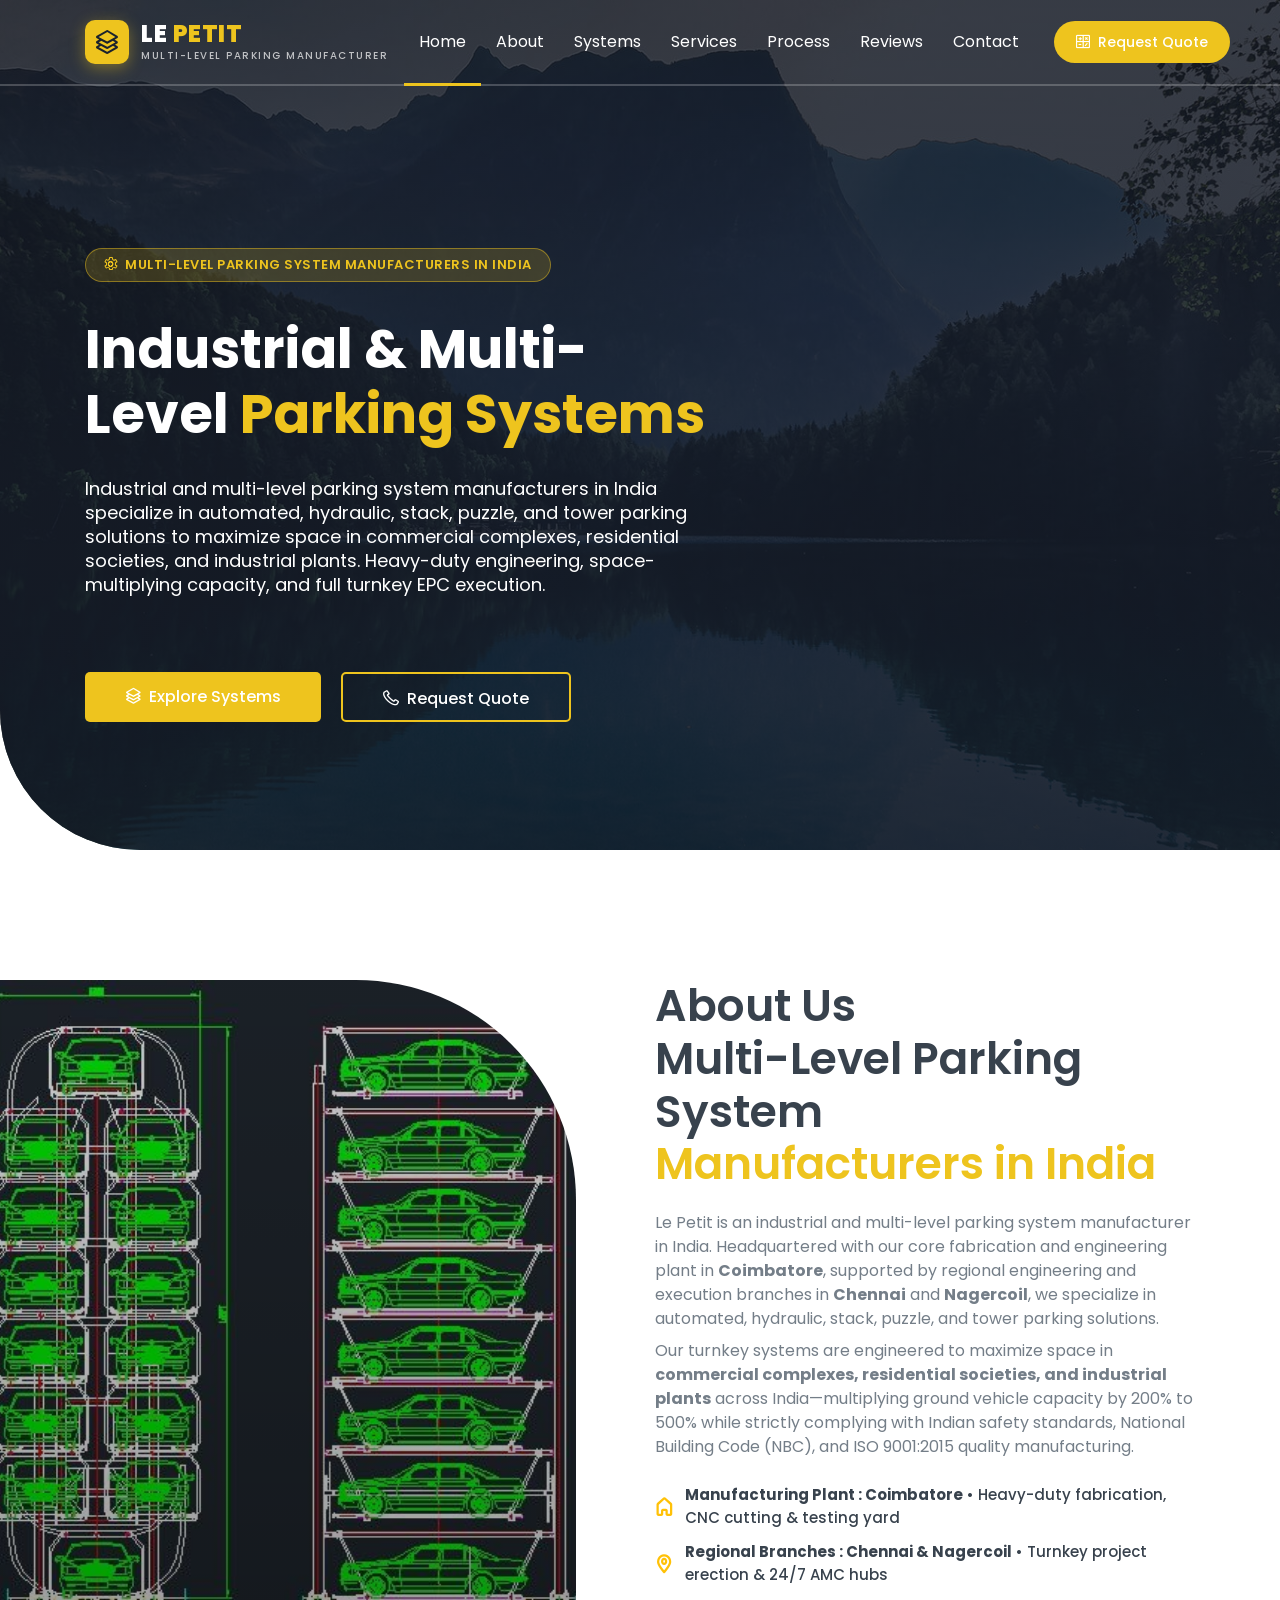
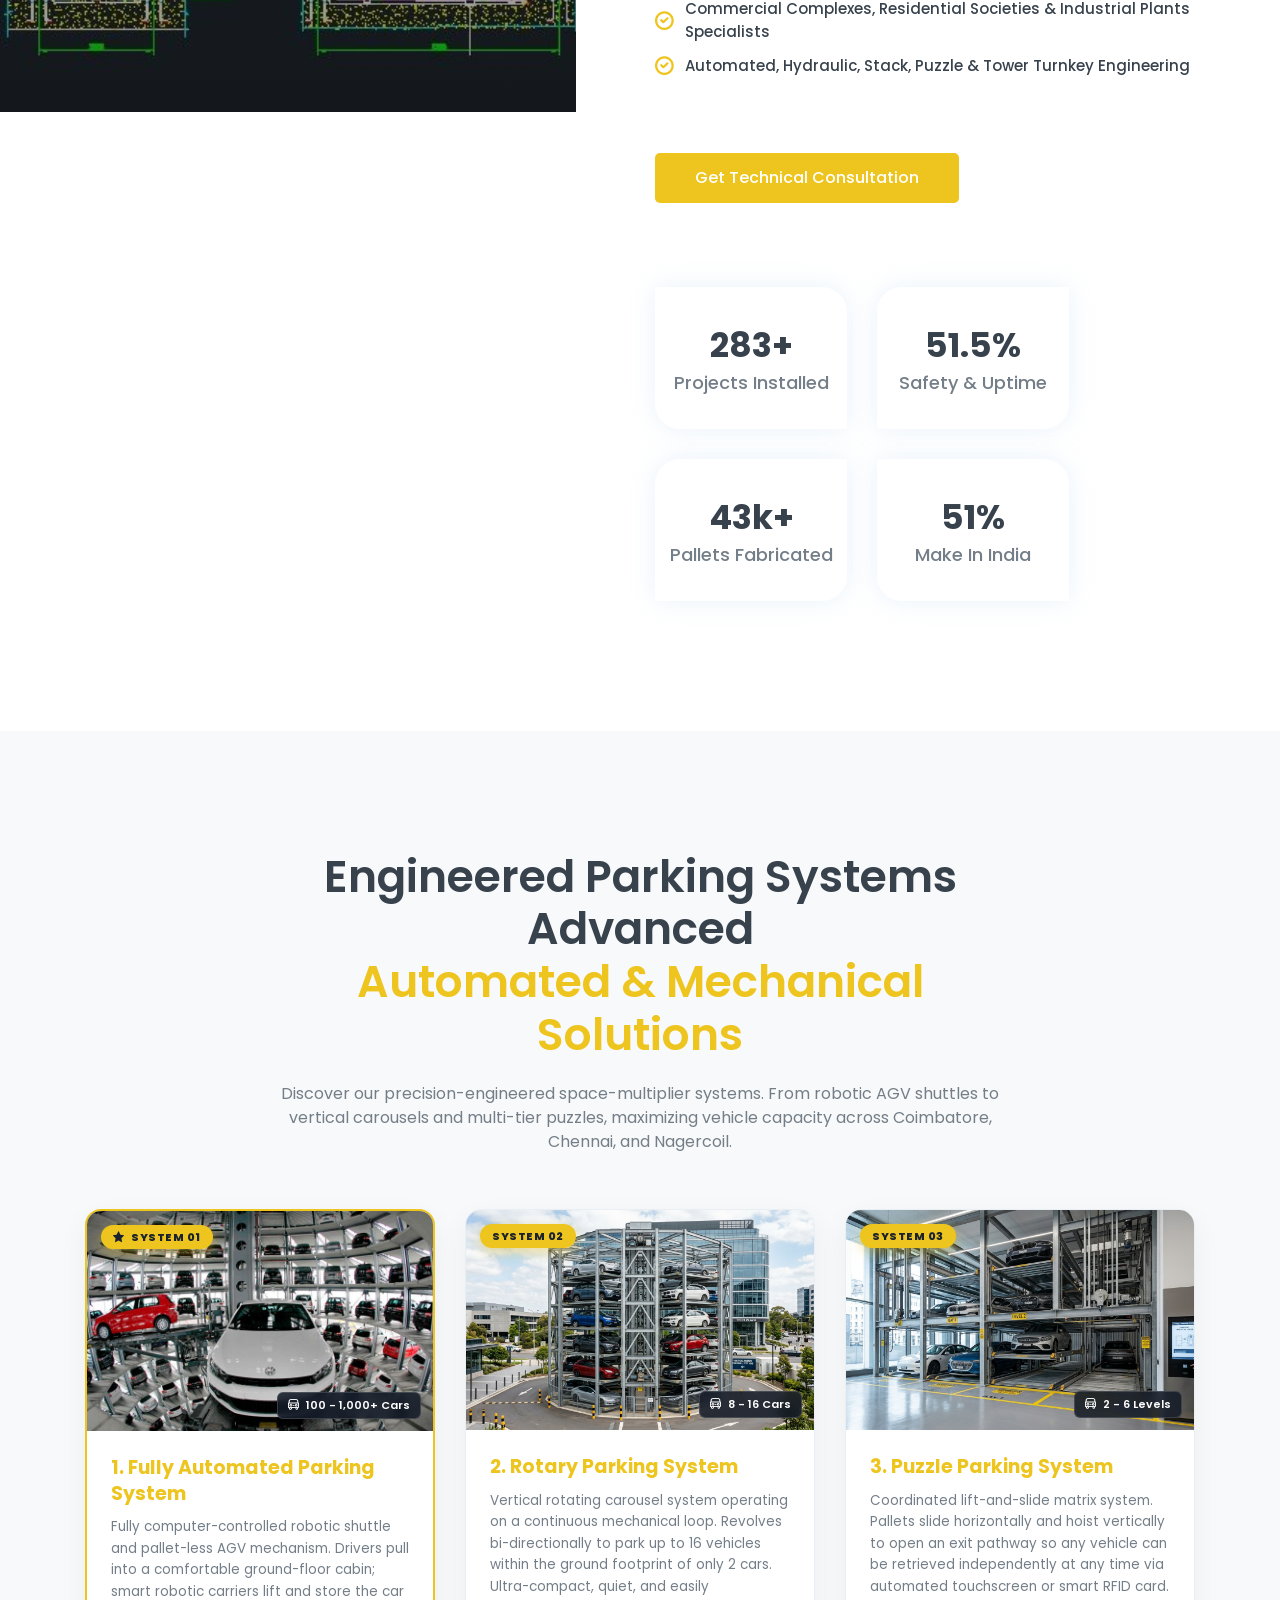
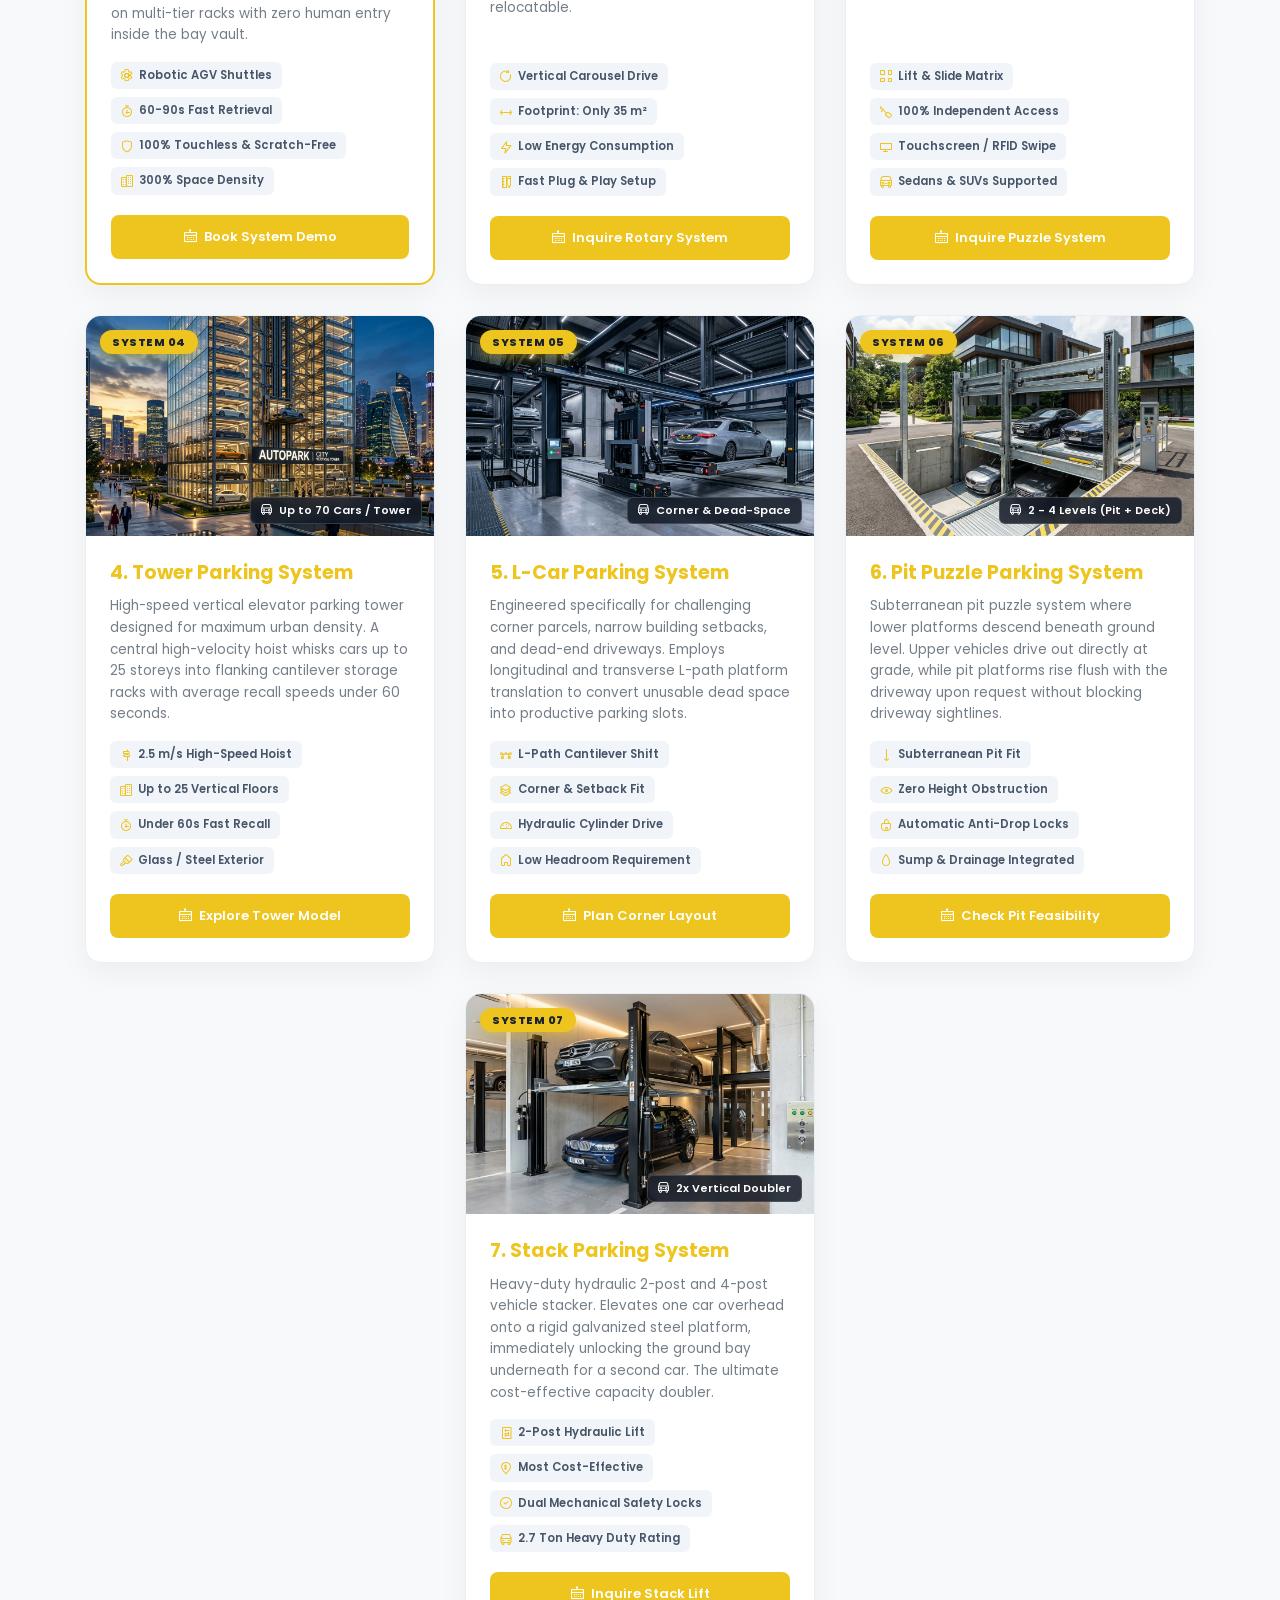
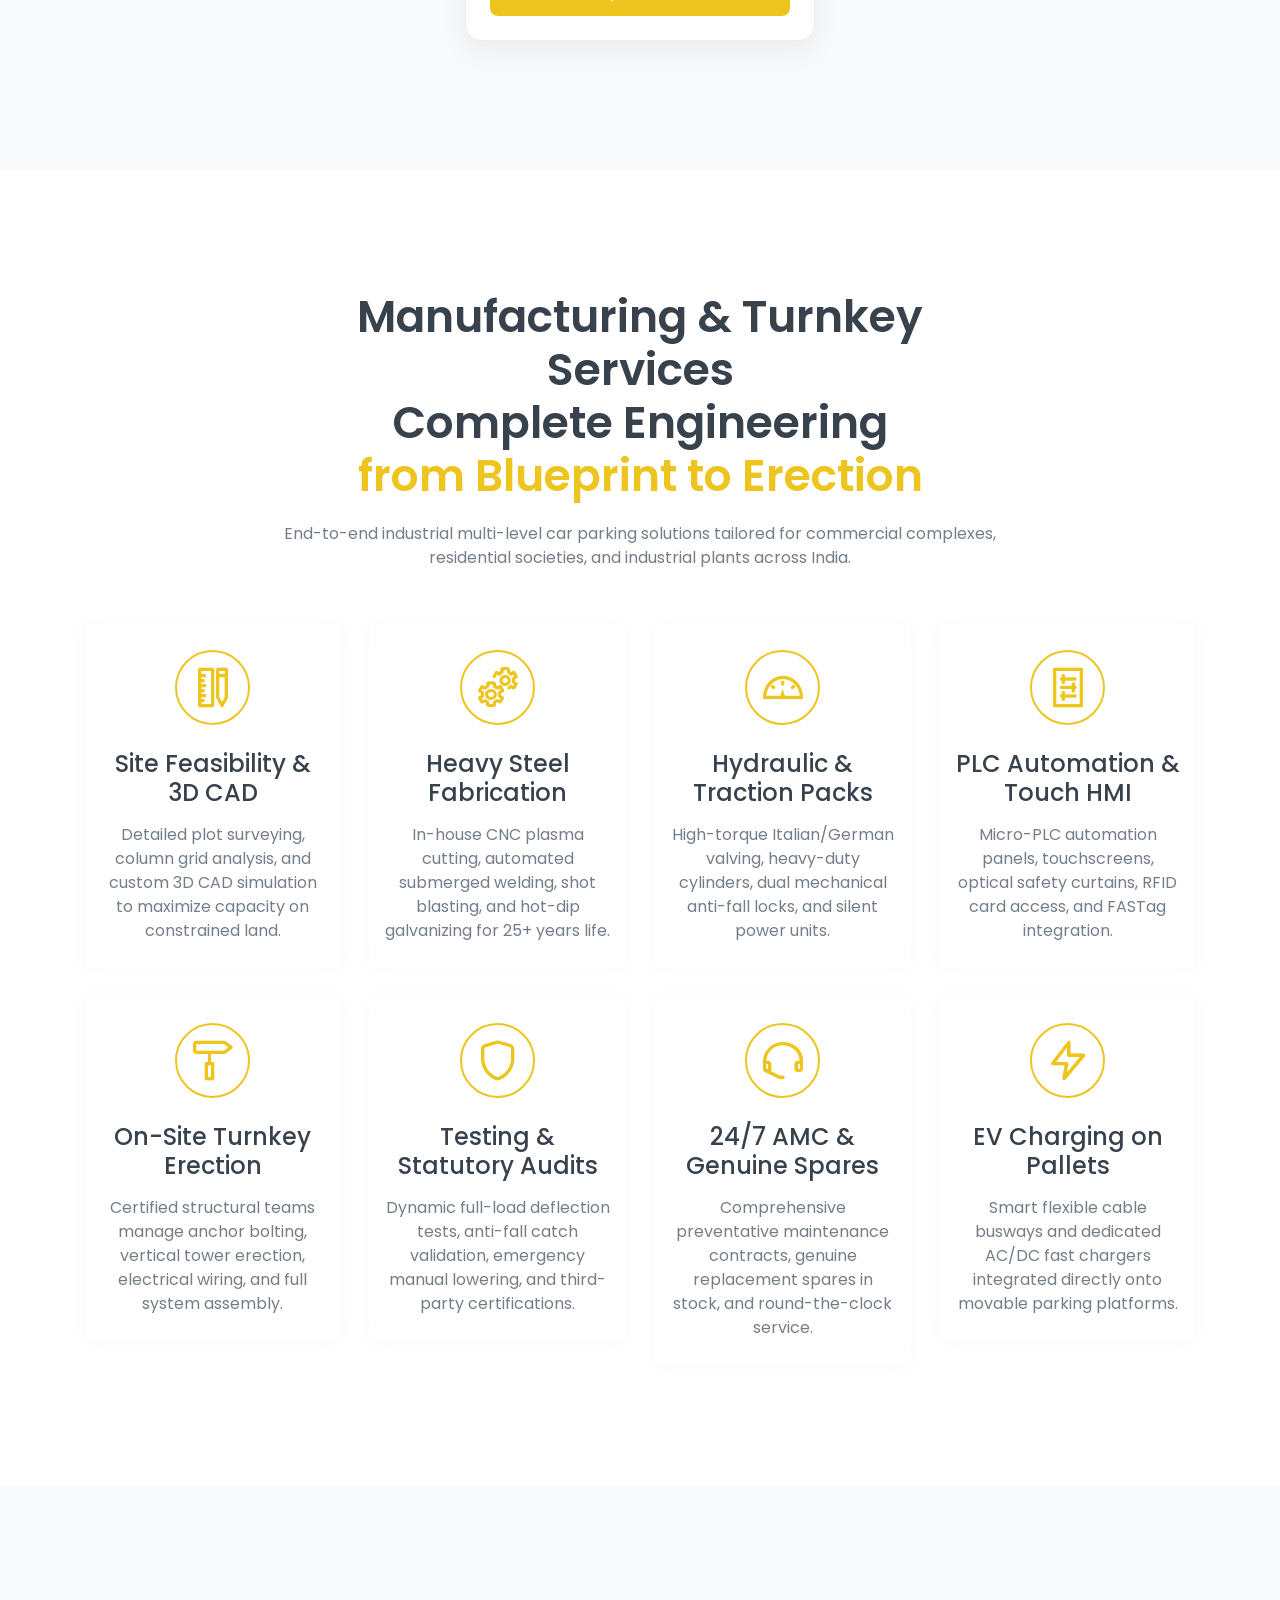
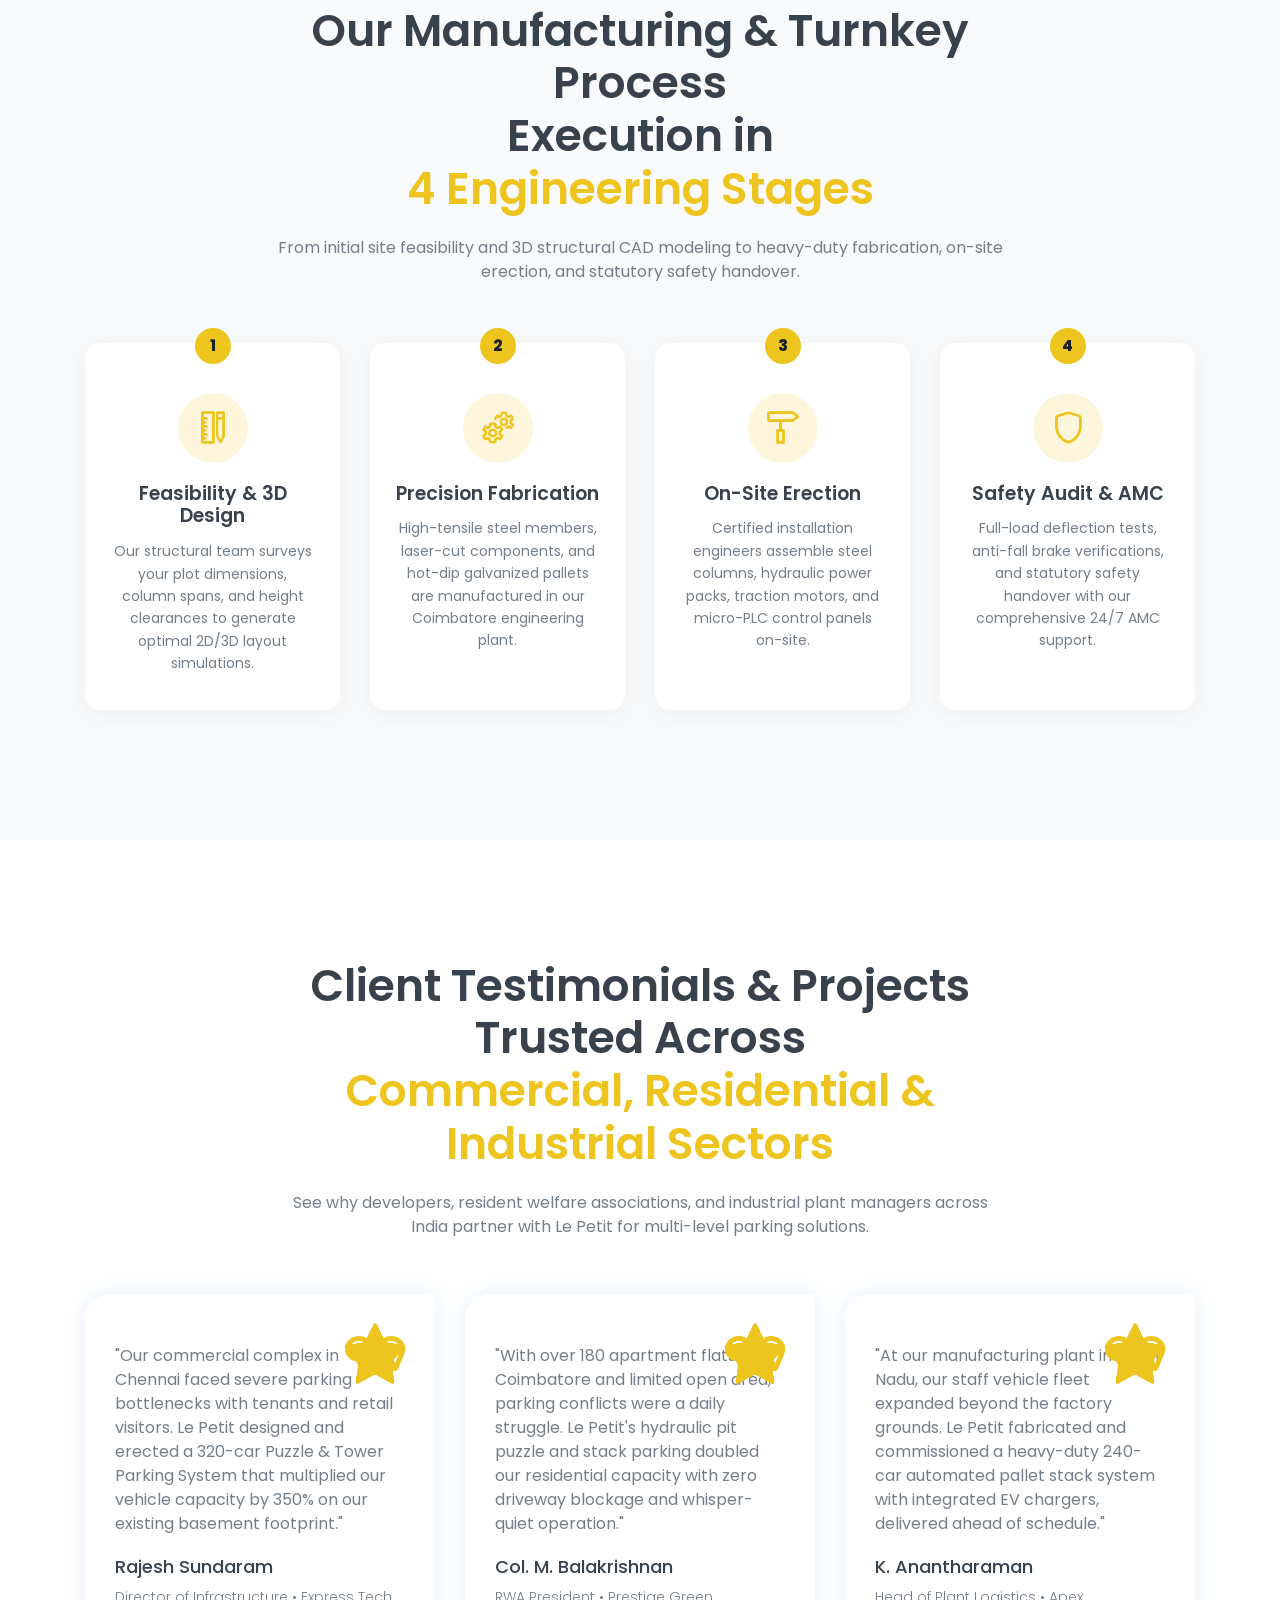
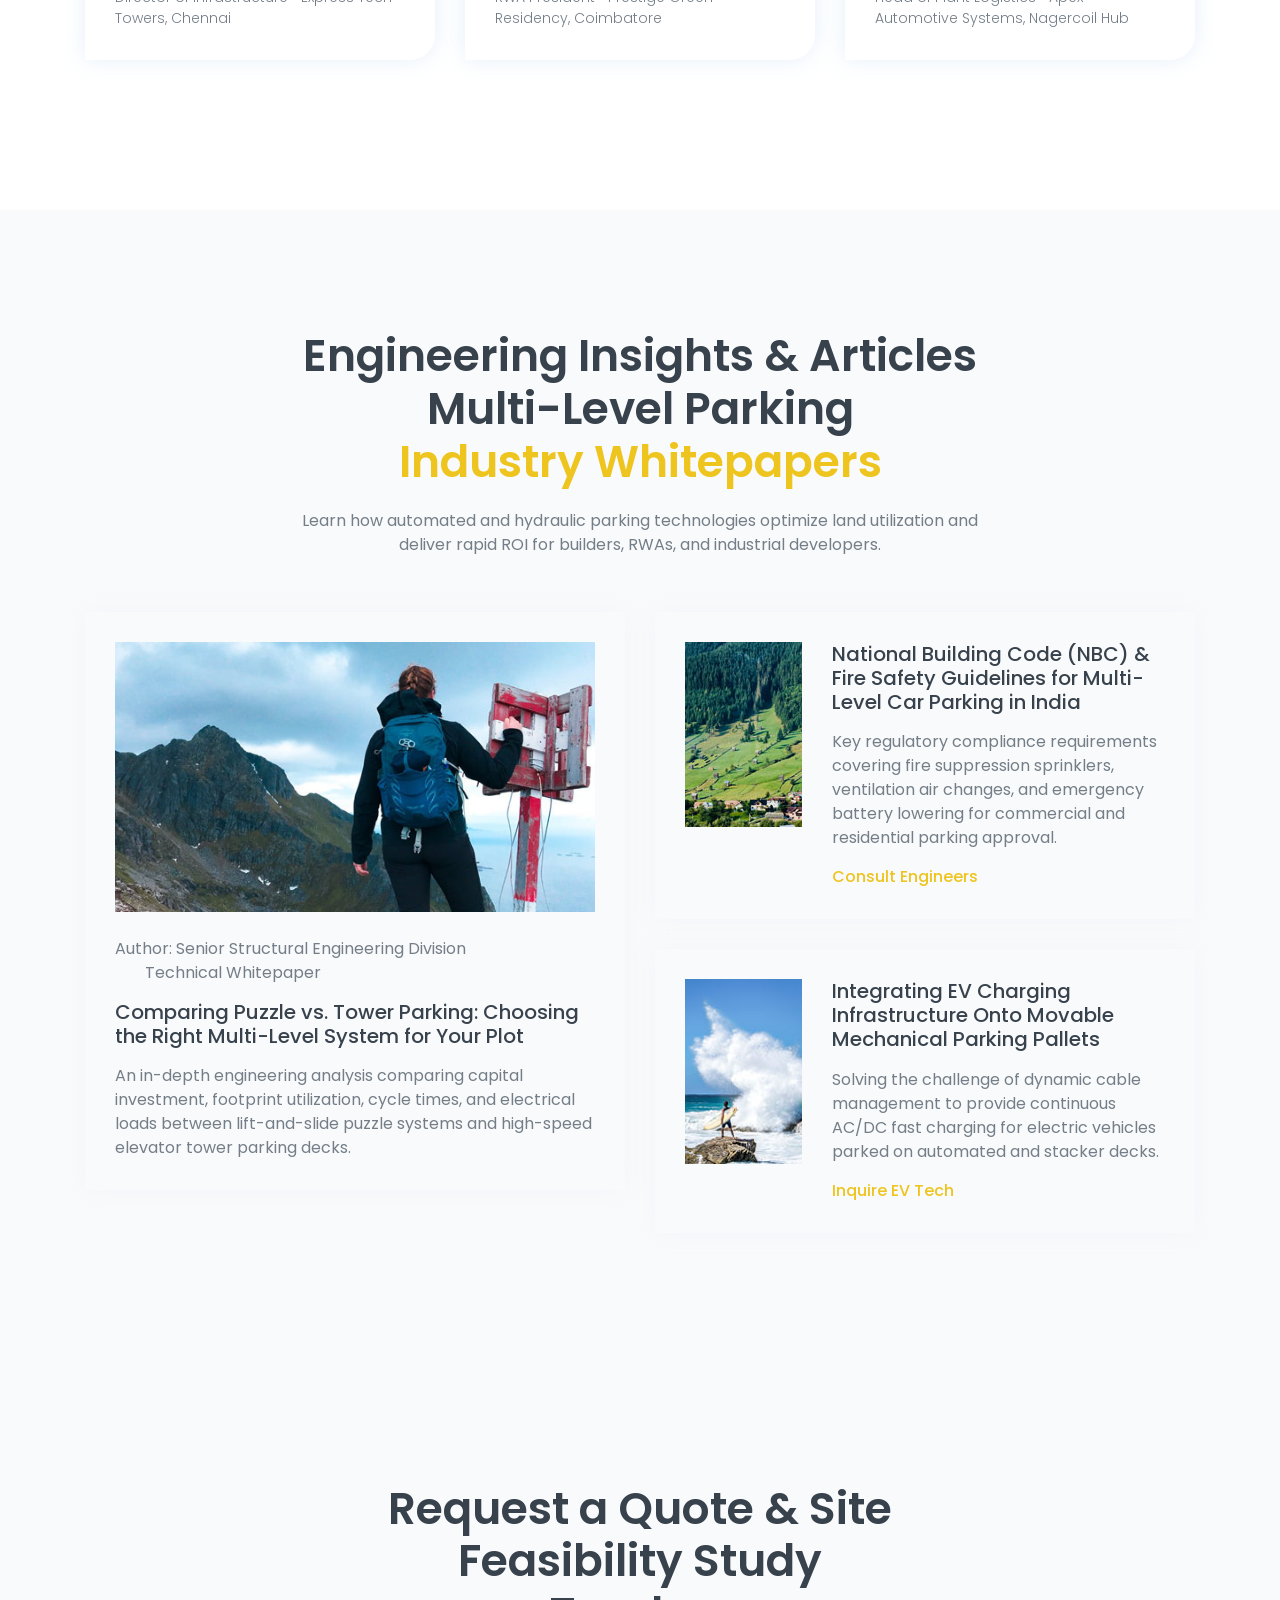
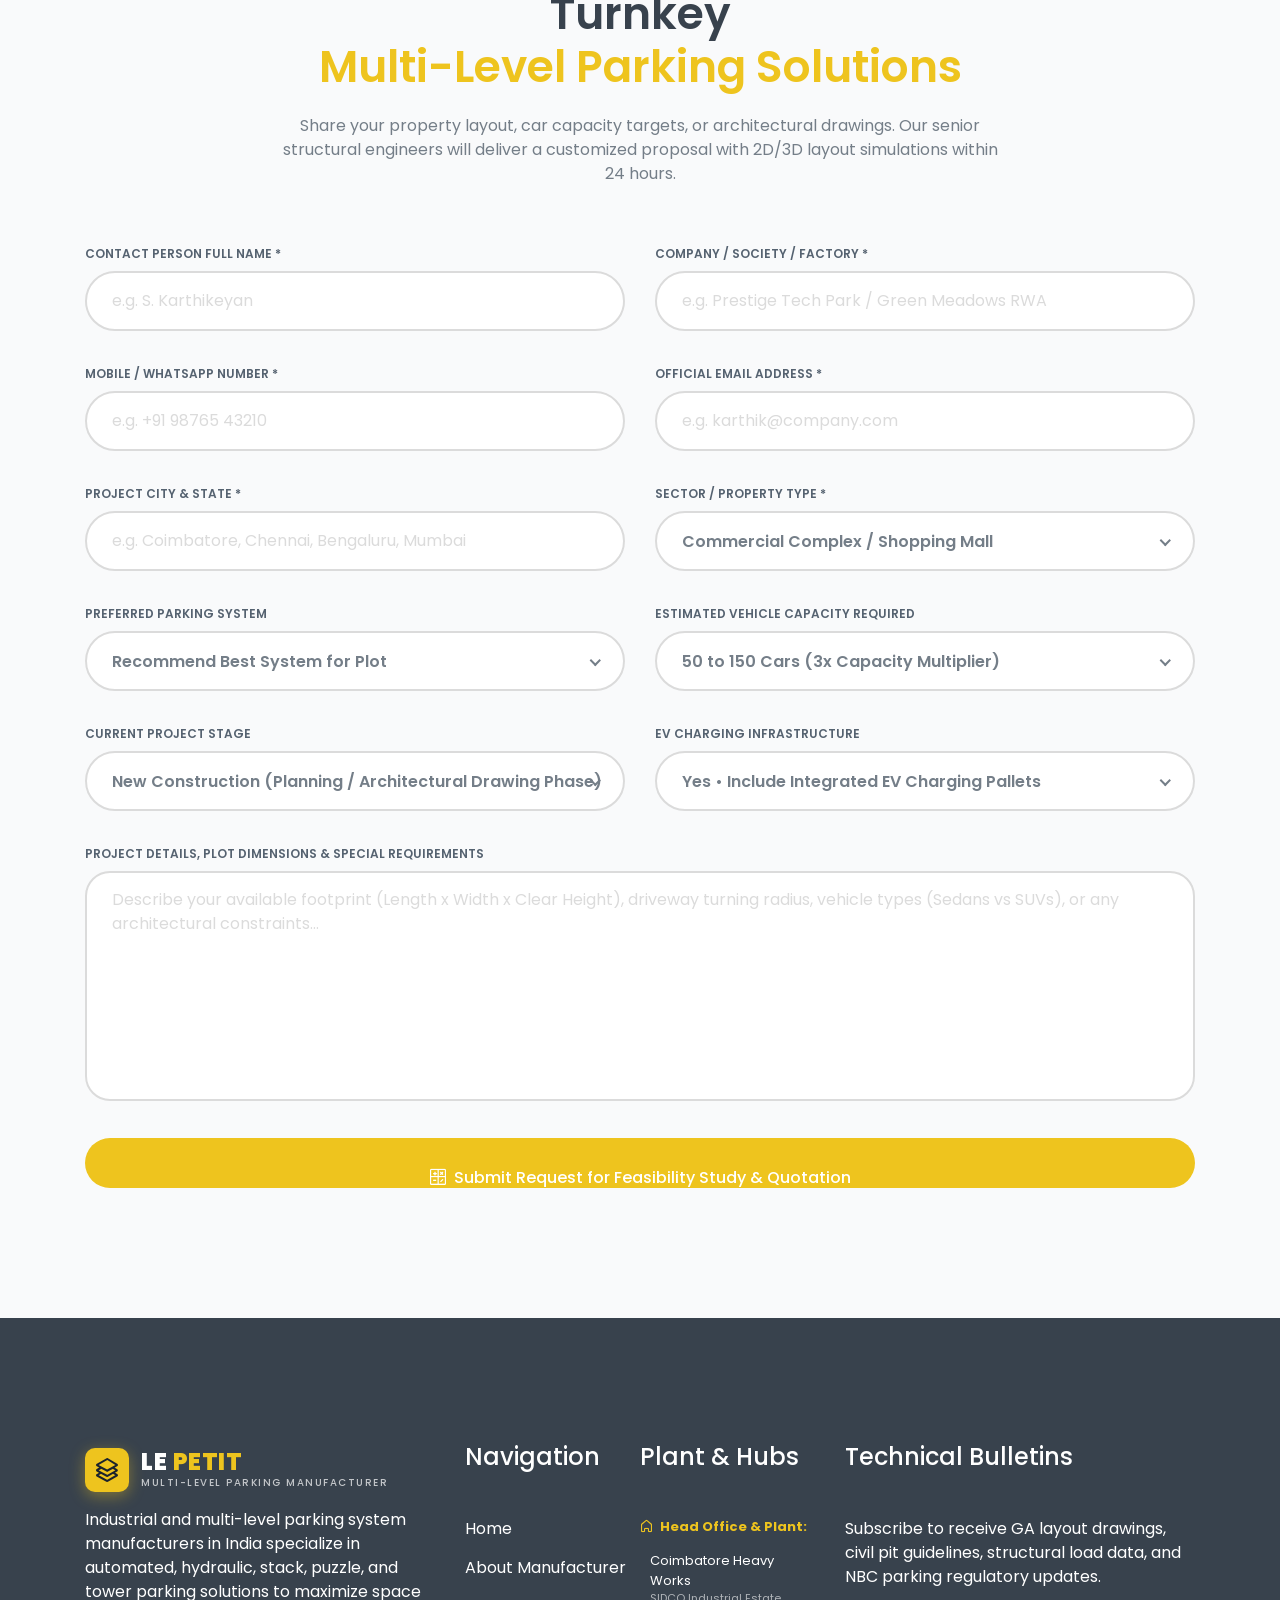
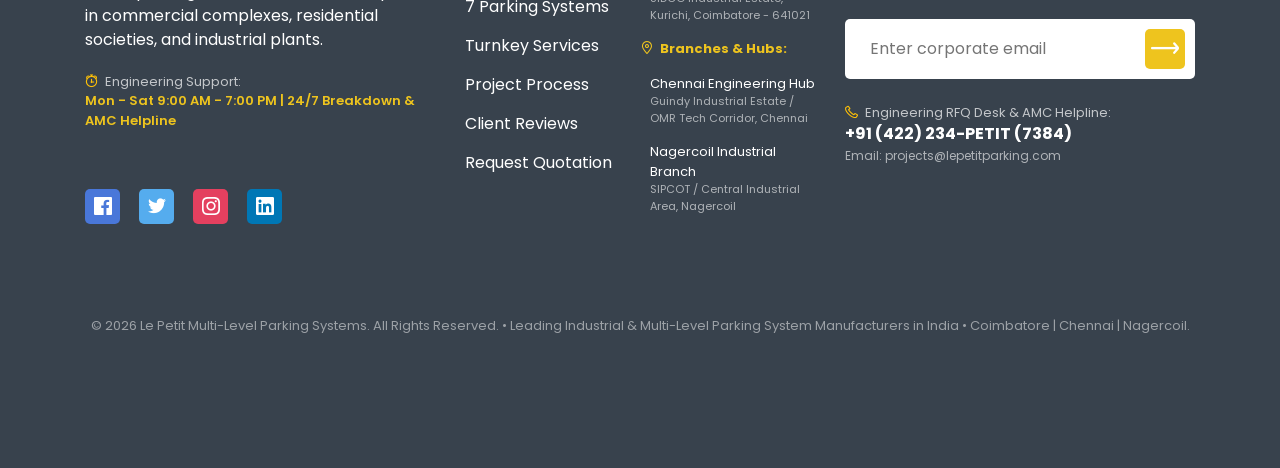
==== commit 52551edf: "first" ====
--- a/index.html
+++ b/index.html
@@ -156,57 +156,6 @@
                             </div> <!-- slider content -->
                         </div>
 
-                        <!-- Quick Feasibility & Capacity Study Card -->
-                        <div class="col-lg-5 col-md-12 mt-4 mt-lg-0 wow fadeInRightBig" data-wow-duration="1.3s"
-                            data-wow-delay="0.5s">
-                            <div class="hero_search_box">
-                                <h4 class="mb-2" style="color: #1F2A38; font-size: 20px; font-weight: 700;">
-                                    <i class="lni lni-apartment text-warning mr-1"></i> Free Site Feasibility Study
-                                </h4>
-                                <p style="font-size: 13px; color: #64748B; margin-bottom: 20px;">
-                                    Maximize space in commercial, residential &amp; industrial properties.
-                                </p>
-                                <div class="row">
-                                    <div class="col-12 mb-3">
-                                        <label><i class="lni lni-briefcase mr-1"></i> Facility / Sector</label>
-                                        <select id="quickSector" class="form-control">
-                                            <option value="Commercial Complex">Commercial Complexes &amp; Malls</option>
-                                            <option value="Residential Society">Residential Societies &amp; Towers</option>
-                                            <option value="Industrial Plant">Industrial Plants &amp; Factories</option>
-                                            <option value="IT Tech Park">IT Parks &amp; Corporate Hubs</option>
-                                            <option value="Hospitality / Hotel">Hospitals &amp; Healthcare</option>
-                                        </select>
-                                    </div>
-                                    <div class="col-12 mb-3">
-                                        <label><i class="lni lni-cogs mr-1"></i> Preferred Parking System</label>
-                                        <select id="quickSystem" class="form-control">
-                                            <option value="Recommend Best System">Recommend Best System for Plot</option>
-                                            <option value="Fully Automated Parking System">1. Fully Automated Parking System</option>
-                                            <option value="Rotary Parking System">2. Rotary Parking System</option>
-                                            <option value="Puzzle Parking System">3. Puzzle Parking System</option>
-                                            <option value="Tower Parking System">4. Tower Parking System</option>
-                                            <option value="L-Car Parking System">5. L-Car Parking System</option>
-                                            <option value="Pit Puzzle Parking System">6. Pit Puzzle Parking System</option>
-                                            <option value="Stack Parking System">7. Stack Parking System</option>
-                                        </select>
-                                    </div>
-                                    <div class="col-12 mb-3">
-                                        <label><i class="lni lni-car mr-1"></i> Target Car Capacity</label>
-                                        <select id="quickCapacity" class="form-control">
-                                            <option value="20 - 50 Cars">20 to 50 Vehicles (2x Multiplier)</option>
-                                            <option value="50 - 150 Cars" selected>50 to 150 Vehicles (3x Multiplier)</option>
-                                            <option value="150 - 300 Cars">150 to 300 Vehicles (4x Multiplier)</option>
-                                            <option value="300+ Cars">300+ Vehicles (Tower / Automated Vault)</option>
-                                        </select>
-                                    </div>
-                                    <div class="col-12 mt-2">
-                                        <a href="#contact" class="main-btn d-block text-center page-scroll" onclick="applyQuickInquiry()">
-                                            <i class="lni lni-calculator mr-1"></i> Get Feasibility Plan &amp; Quote
-                                        </a>
-                                    </div>
-                                </div>
-                            </div>
-                        </div>
                     </div> <!-- row -->
                 </div> <!-- container -->
             </div> <!-- single slider -->
@@ -218,7 +167,7 @@
     <section id="about" class="about_area pt-130 pb-130">
         <div class="about_wrapper">
             <div class="about_image bg_cover"
-                style="background-image: linear-gradient(rgba(0,0,0,0.2), rgba(0,0,0,0.4)), url(assets/images/aa1.jpg)">
+                style="background-image: linear-gradient(rgba(0,0,0,0.2), rgba(0,0,0,0.4)), url(assets/images/aa2.jpg)">
             </div>
             <div class="container">
                 <div class="row justify-content-end">
--- a/assets/css/style.css
+++ b/assets/css/style.css
@@ -895,8 +895,8 @@
 }
 
 .about_image {
-  width: 48%;
-  height: 100%;
+  width: 45%;
+  height: 60%;
   position: absolute;
   top: 0;
   left: 0;
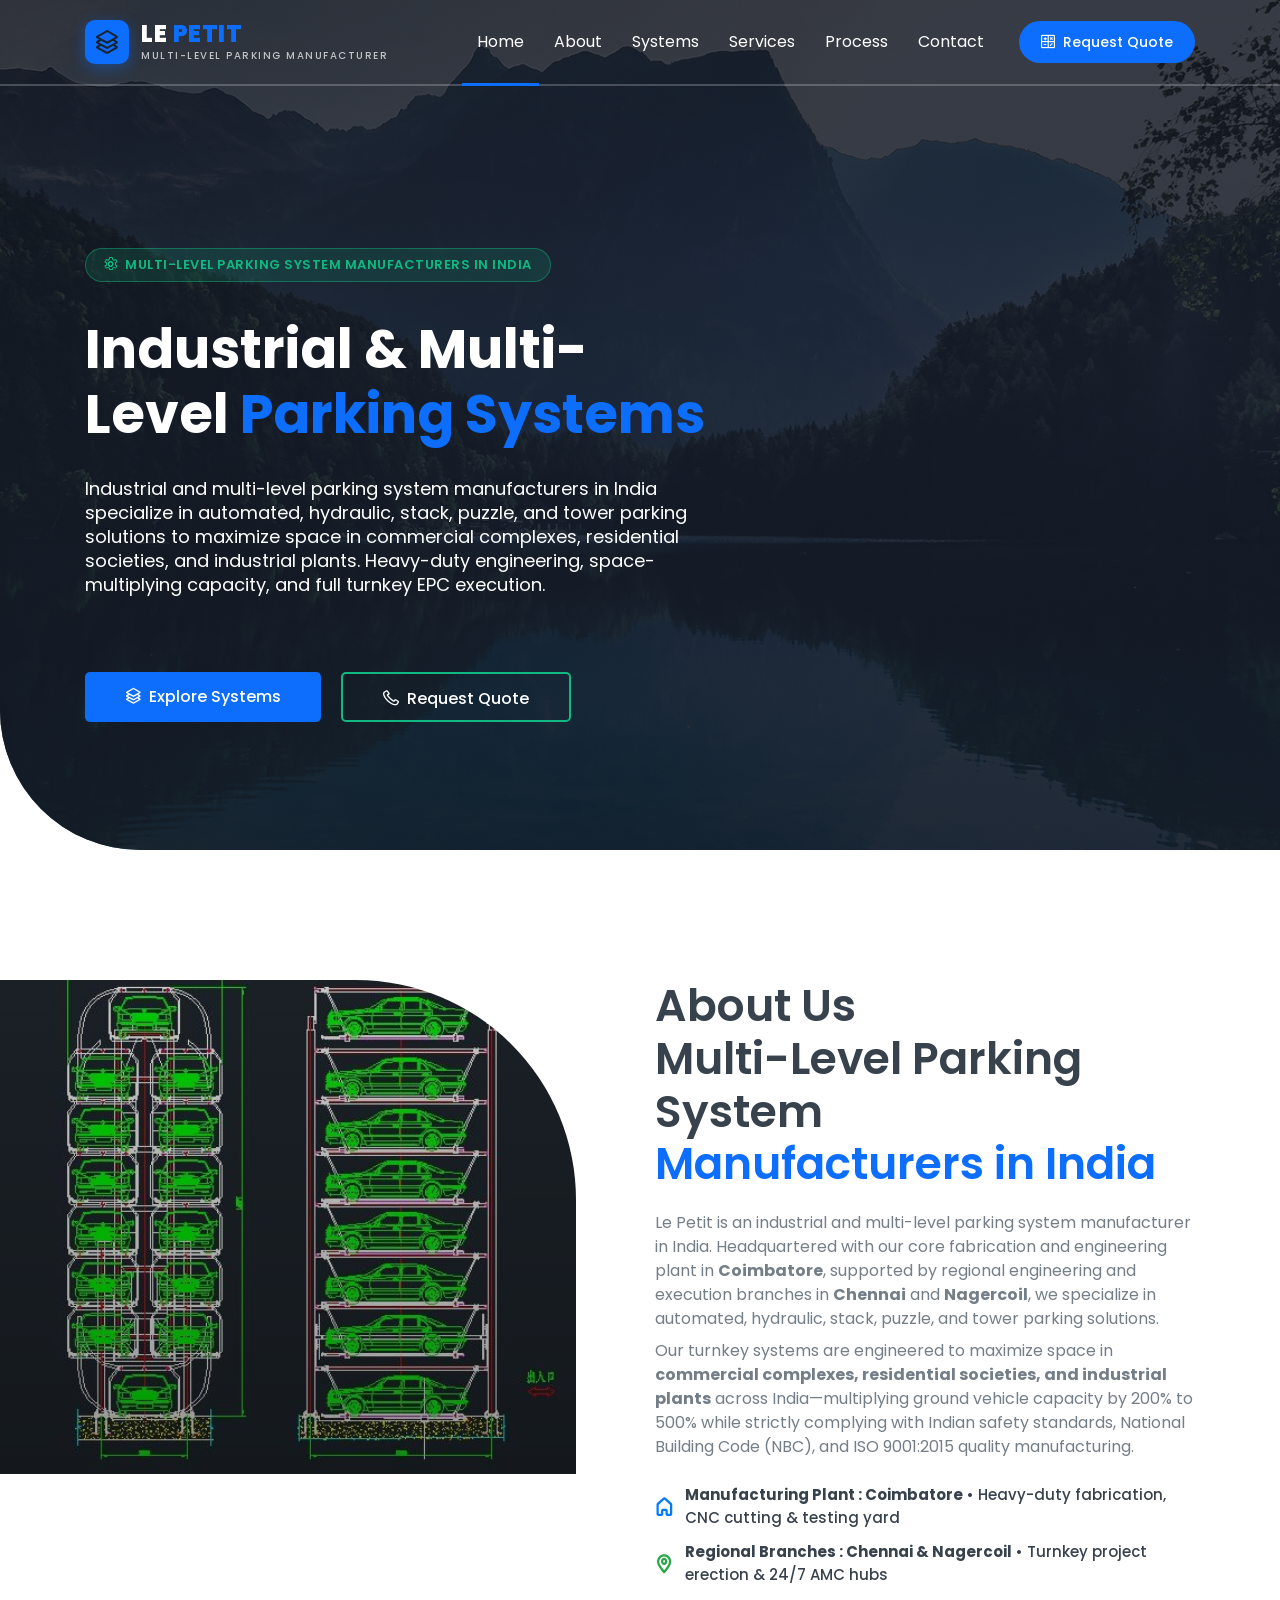
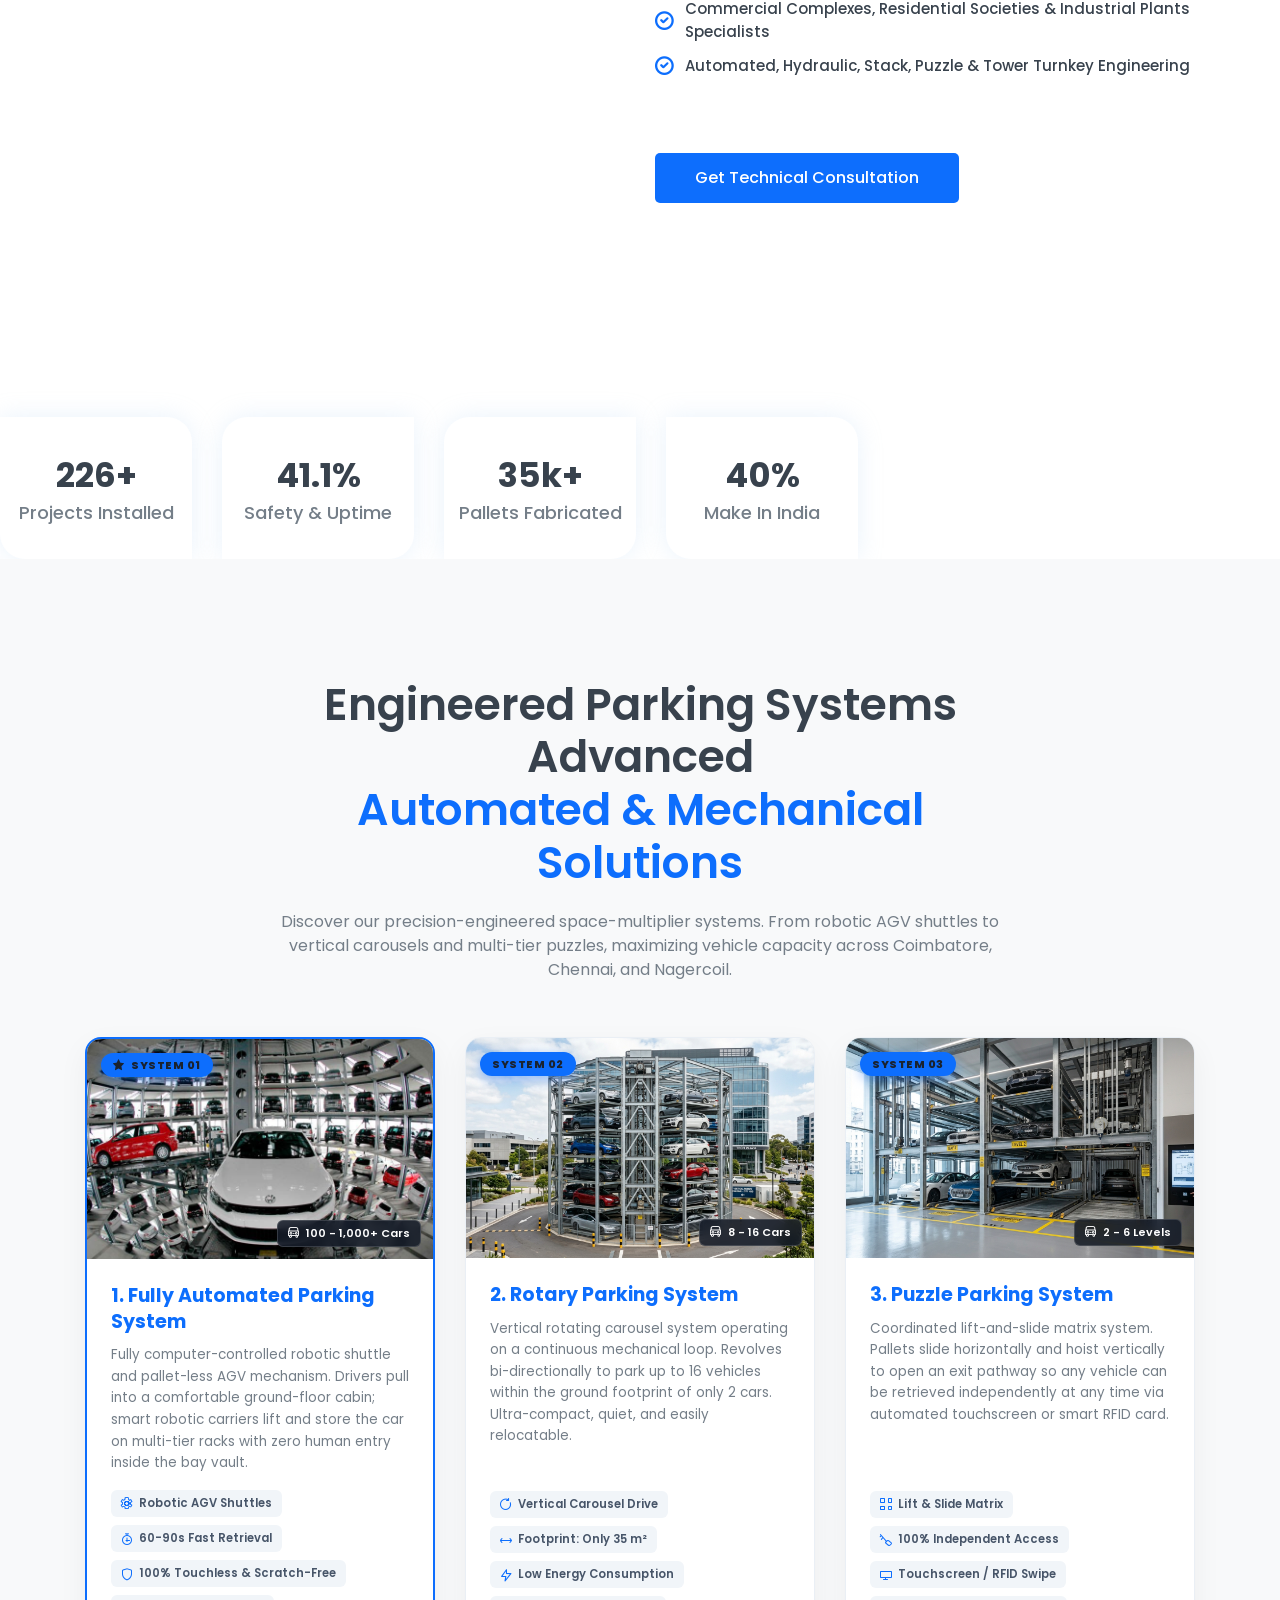
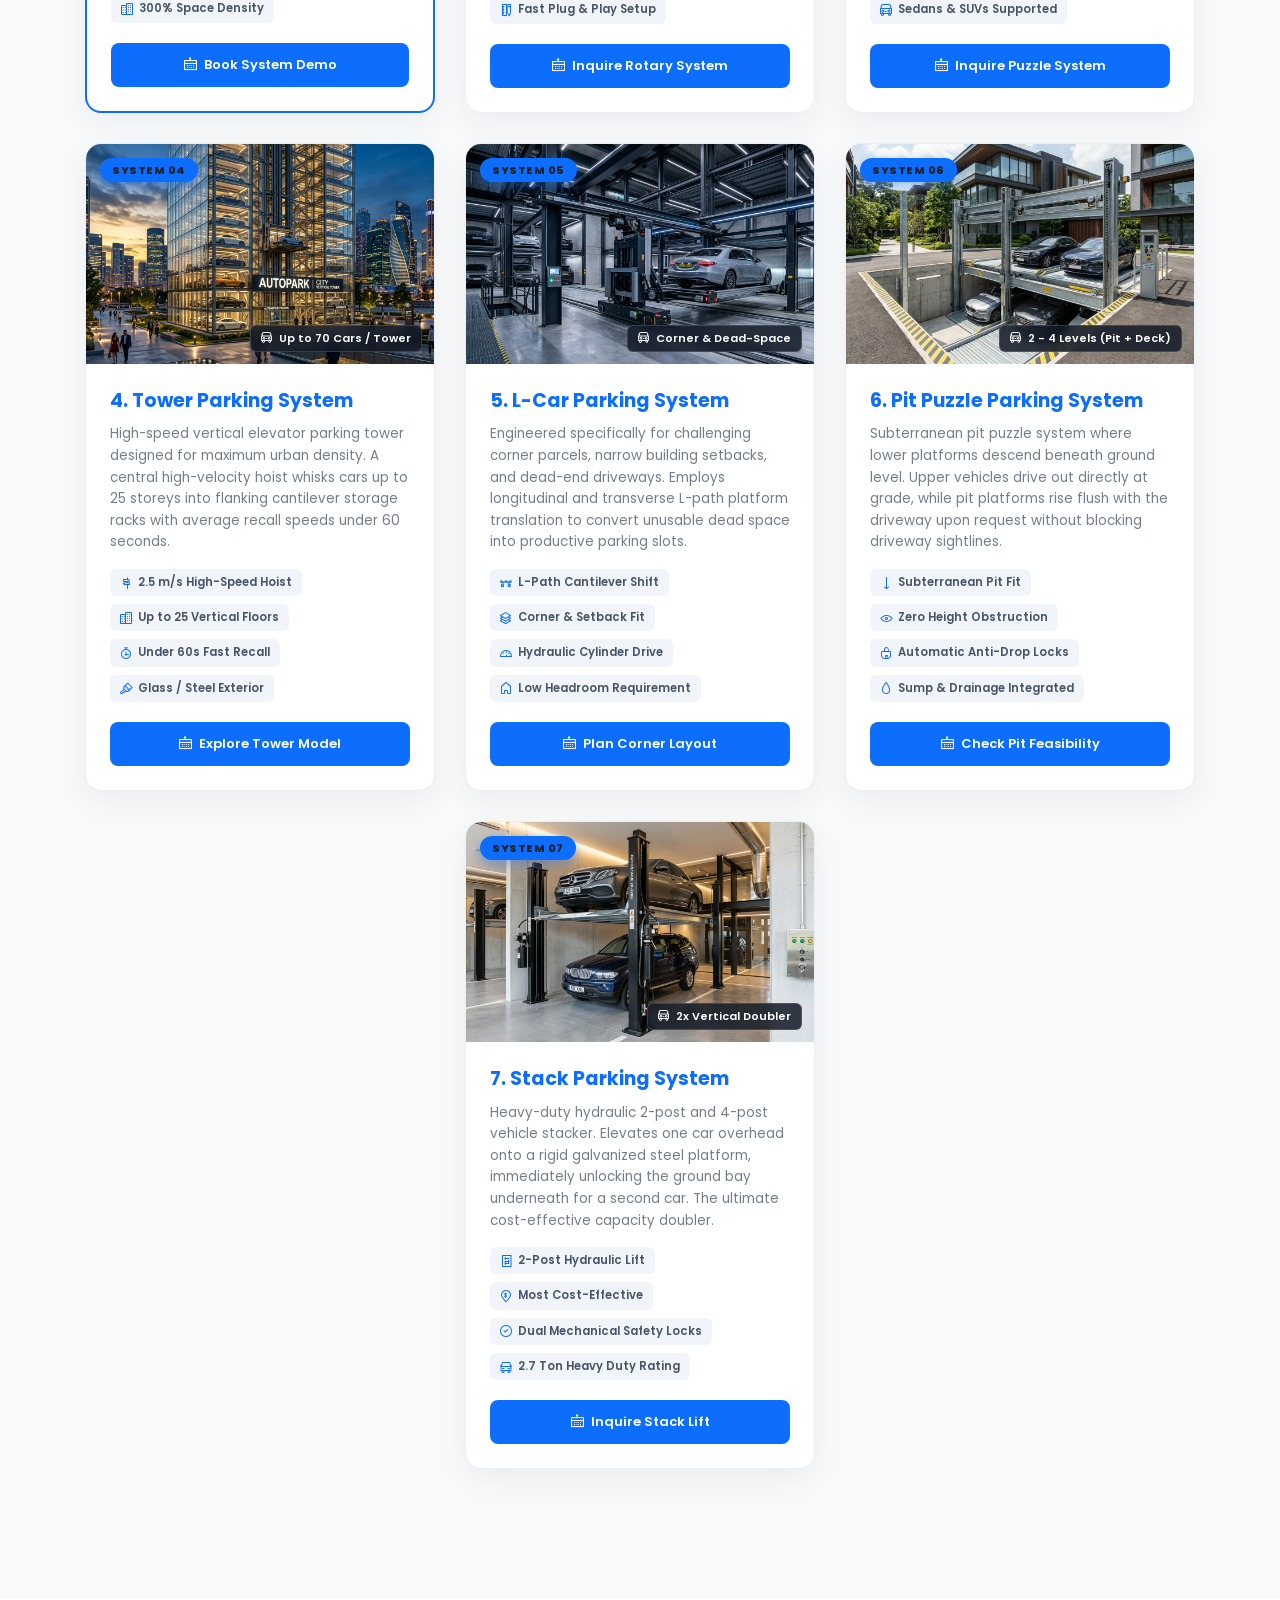
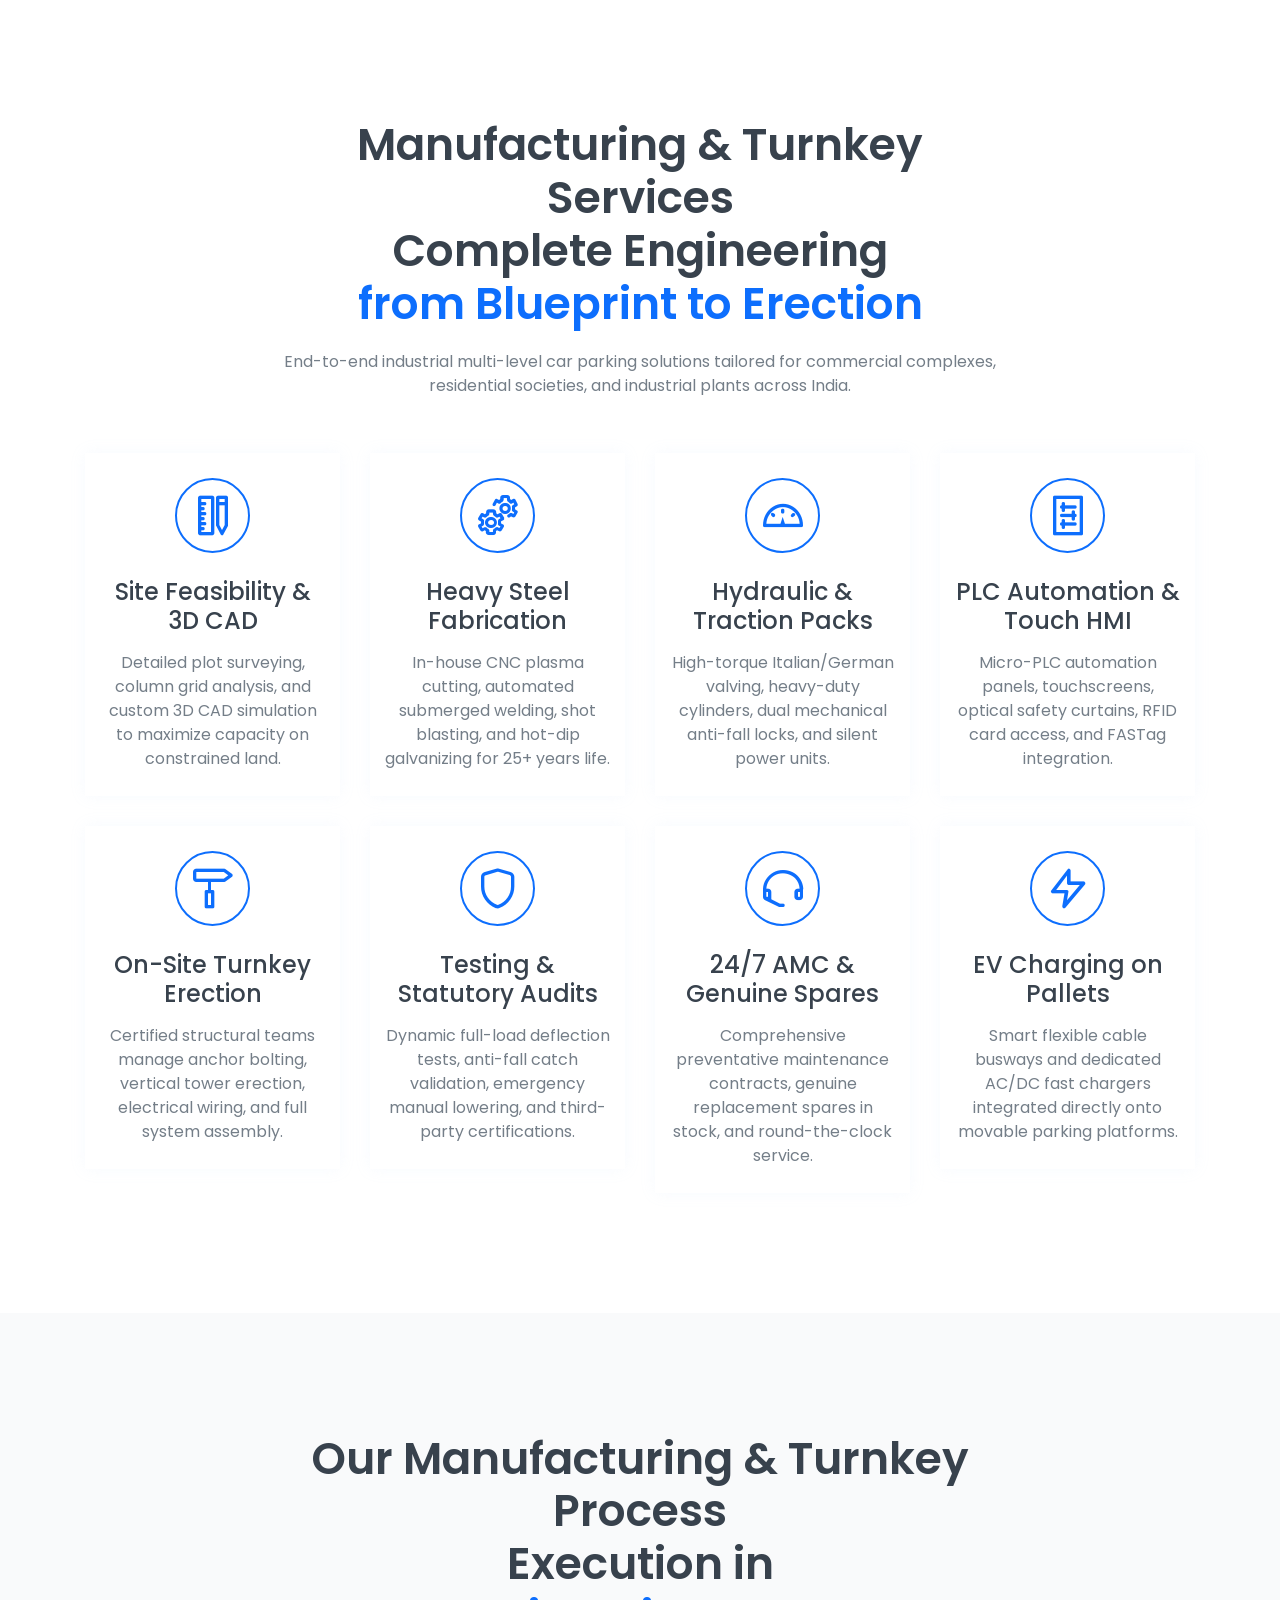
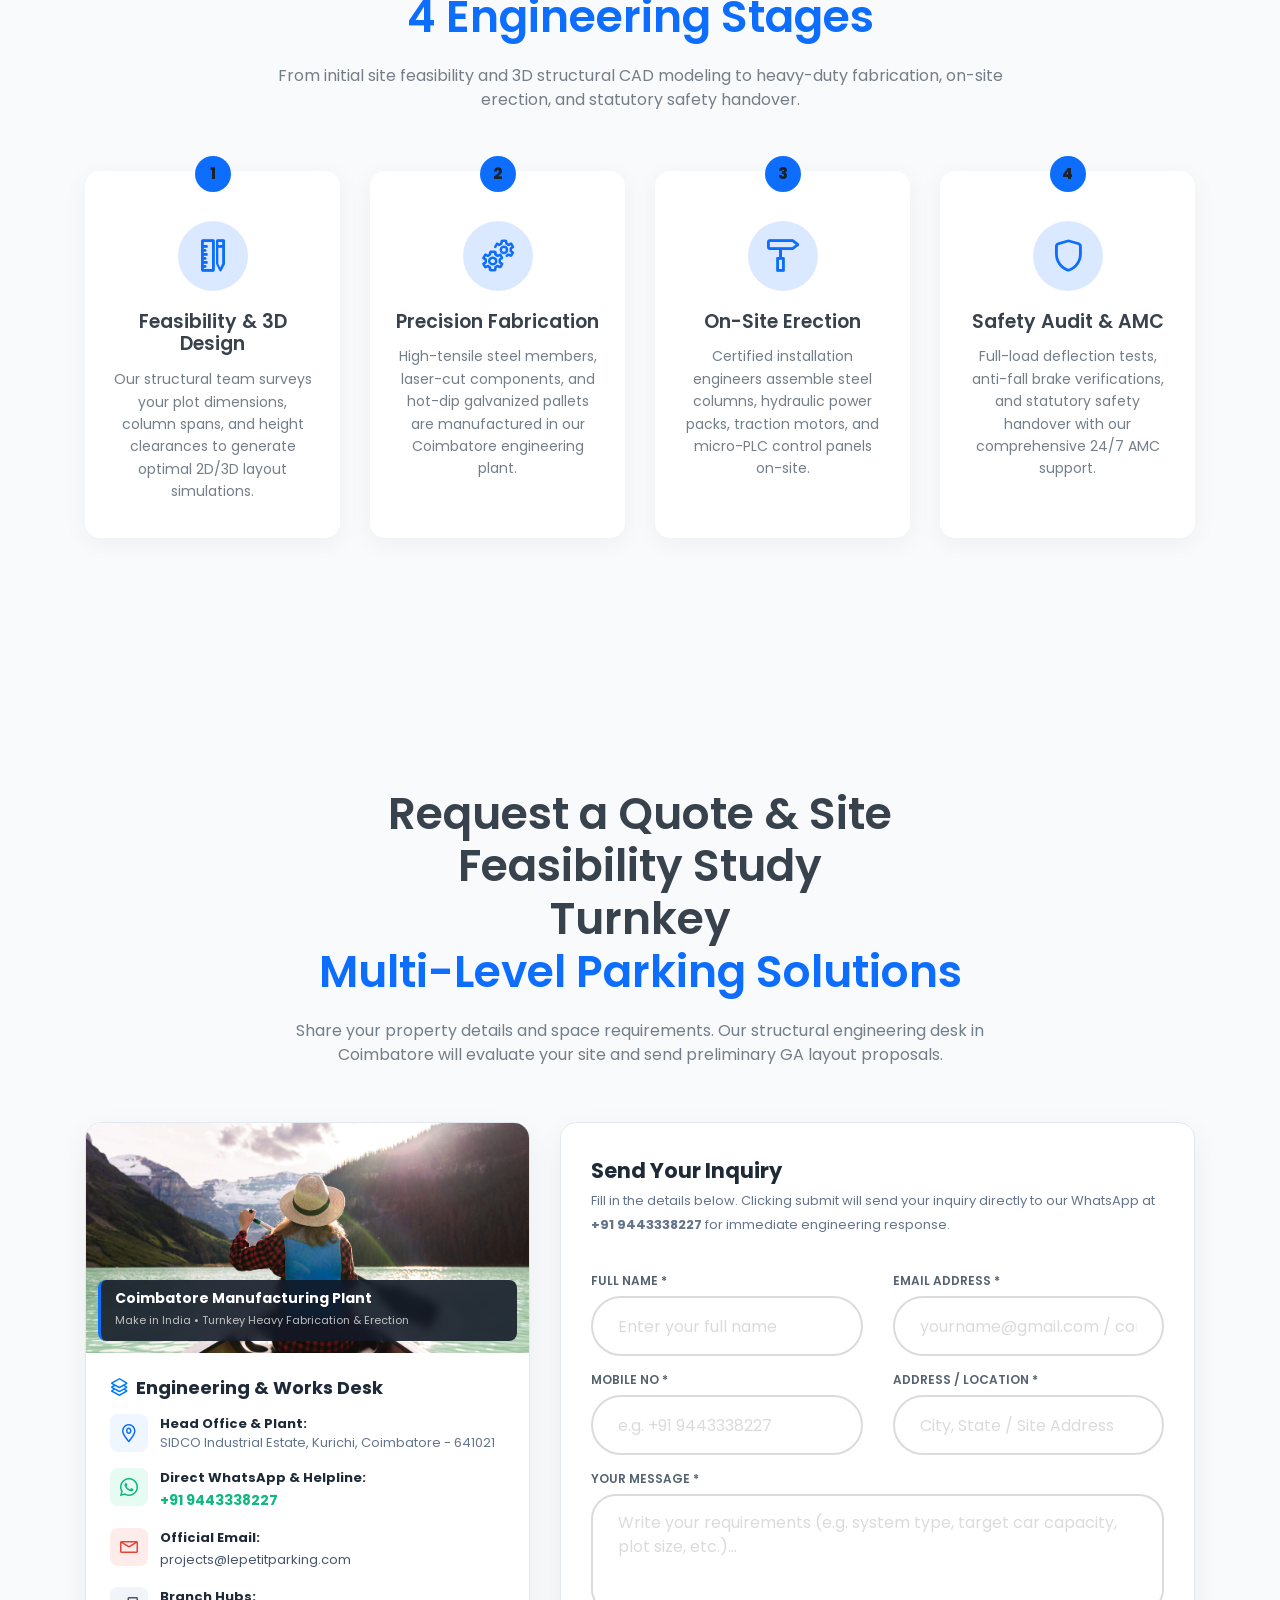
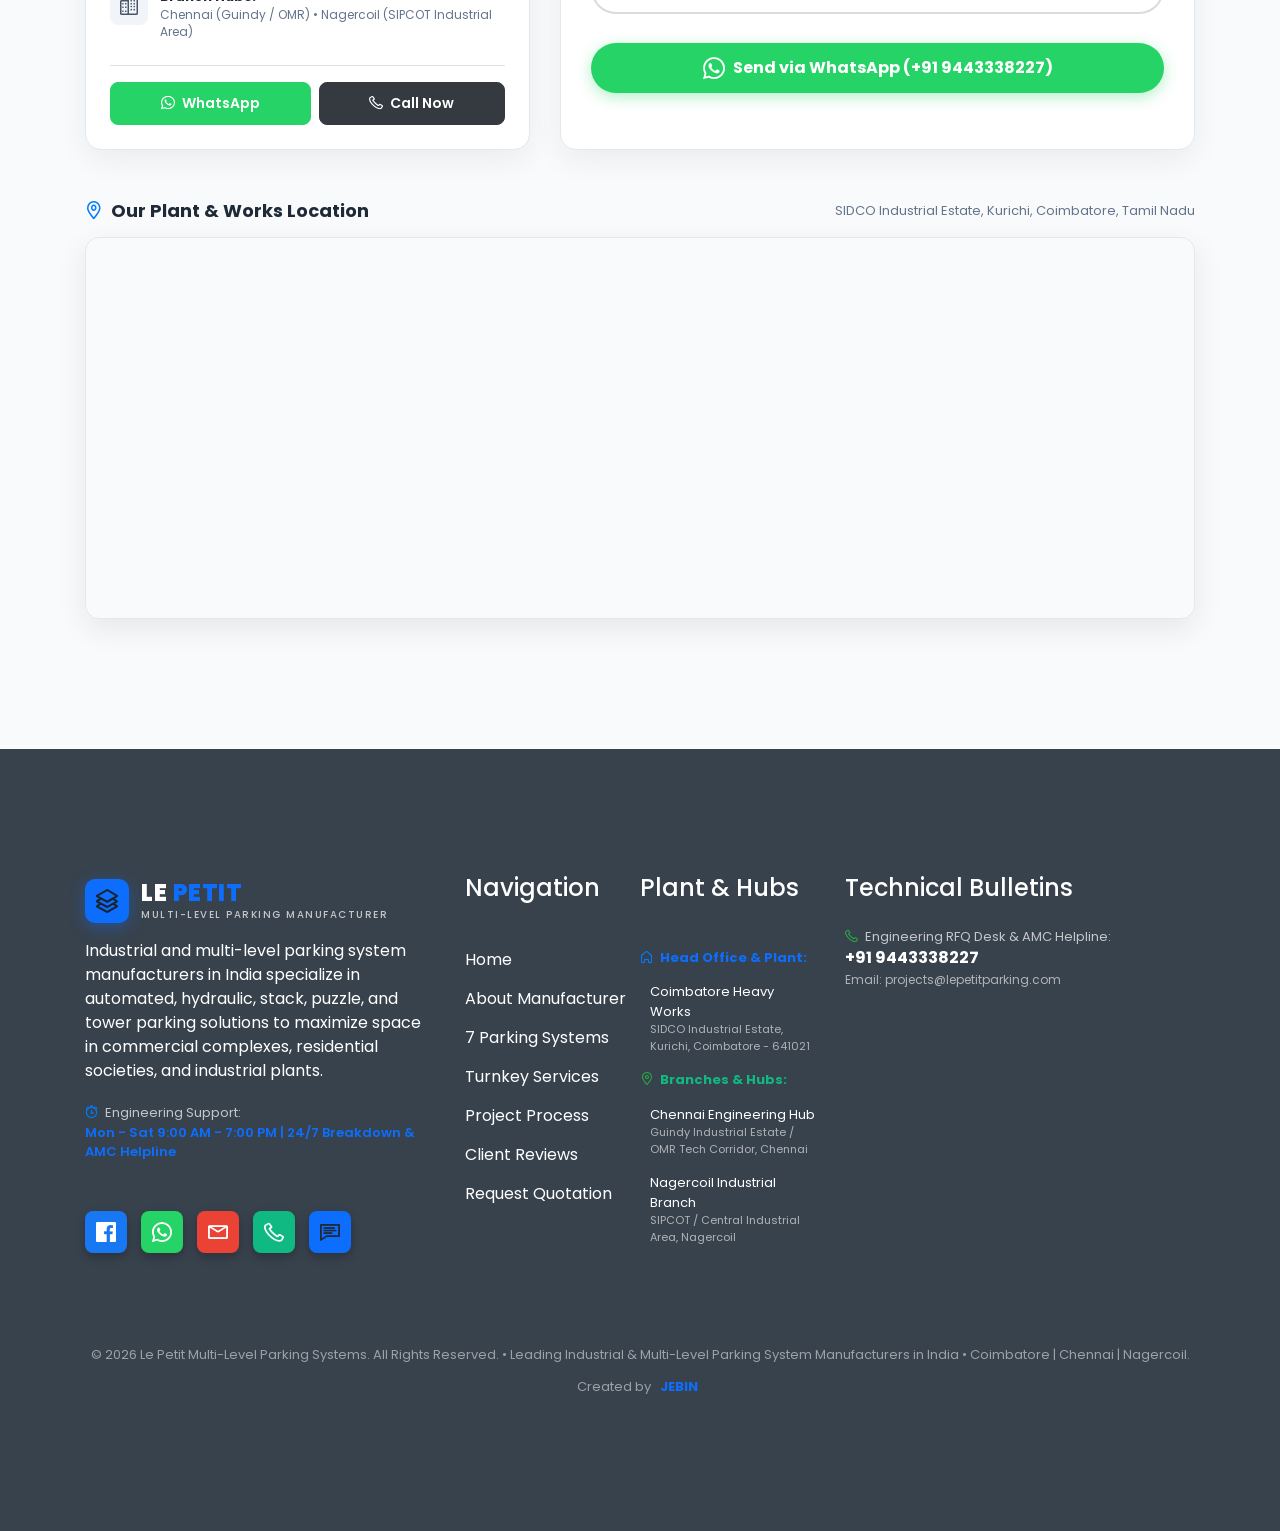
==== commit dd4f9496: "first" ====
--- a/index.html
+++ b/index.html
@@ -98,9 +98,7 @@
                                     <li class="nav-item">
                                         <a class="page-scroll" href="#how-it-works">Process</a>
                                     </li>
-                                    <li class="nav-item">
-                                        <a class="page-scroll" href="#testimonial">Reviews</a>
-                                    </li>
+
                                     <li class="nav-item">
                                         <a class="page-scroll" href="#contact">Contact</a>
                                     </li>
@@ -110,7 +108,8 @@
                                             class="lni lni-calculator mr-1"></i> Request Quote</a>
                                 </div>
                                 <div class="nav_btn d-none d-lg-block">
-                                    <a class="main-btn page-scroll" href="#contact"><i class="lni lni-calculator mr-1"></i>
+                                    <a class="main-btn page-scroll" href="#contact"><i
+                                            class="lni lni-calculator mr-1"></i>
                                         Request Quote</a>
                                 </div>
                             </div> <!-- navbar collapse -->
@@ -123,7 +122,8 @@
         <div id="home" class="header_slider">
             <div class="single_slider d-block d-lg-flex align-items-center">
                 <!-- Responsive Background Video -->
-                <video class="hero_bg_video" autoplay muted loop playsinline webkit-playsinline poster="assets/images/hero-area.jpg">
+                <video class="hero_bg_video" autoplay muted loop playsinline webkit-playsinline
+                    poster="assets/images/hero-area.jpg">
                     <source src="assets/images/car1.mp4" type="video/mp4">
                     Your browser does not support the video tag.
                 </video>
@@ -143,14 +143,17 @@
                                     Industrial &amp; Multi-Level <span>Parking Systems</span>
                                 </h2>
                                 <p class="wow fadeInLeftBig" data-wow-duration="1.3s" data-wow-delay="0.5s">
-                                    Industrial and multi-level parking system manufacturers in India specialize in automated, hydraulic, stack, puzzle, and tower parking solutions to maximize space in commercial complexes, residential societies, and industrial plants. Heavy-duty engineering, space-multiplying capacity, and full turnkey EPC execution.
+                                    Industrial and multi-level parking system manufacturers in India specialize in
+                                    automated, hydraulic, stack, puzzle, and tower parking solutions to maximize space
+                                    in commercial complexes, residential societies, and industrial plants. Heavy-duty
+                                    engineering, space-multiplying capacity, and full turnkey EPC execution.
                                 </p>
                                 <div class="slider_btns mt-30 wow fadeInLeftBig" data-wow-duration="1.3s"
                                     data-wow-delay="0.7s">
                                     <a href="#systems" class="main-btn mr-3 page-scroll"><i
                                             class="lni lni-layers mr-1"></i> Explore Systems</a>
                                     <a href="#contact" class="main-btn btn-outline page-scroll"
-                                        style="background: transparent; border: 2px solid #EEC41E; color: #fff;"><i
+                                        style="background: transparent; border: 2px solid #10B981; color: #fff;"><i
                                             class="lni lni-phone mr-1"></i> Request Quote</a>
                                 </div>
                             </div> <!-- slider content -->
@@ -174,28 +177,40 @@
                     <div class="col-lg-6">
                         <div class="about_content">
                             <div class="section_title">
-                                <h3 class="title">About Us <br> Multi-Level Parking System <span>Manufacturers in India</span></h3>
+                                <h3 class="title">About Us <br> Multi-Level Parking System <span>Manufacturers in
+                                        India</span></h3>
                                 <p>
-                                    Le Petit is an industrial and multi-level parking system manufacturer in India. Headquartered with our core fabrication and engineering plant in <strong>Coimbatore</strong>, supported by regional engineering and execution branches in <strong>Chennai</strong> and <strong>Nagercoil</strong>, we specialize in automated, hydraulic, stack, puzzle, and tower parking solutions.
+                                    Le Petit is an industrial and multi-level parking system manufacturer in India.
+                                    Headquartered with our core fabrication and engineering plant in
+                                    <strong>Coimbatore</strong>, supported by regional engineering and execution
+                                    branches in <strong>Chennai</strong> and <strong>Nagercoil</strong>, we specialize
+                                    in automated, hydraulic, stack, puzzle, and tower parking solutions.
                                 </p>
                                 <p class="mt-2">
-                                    Our turnkey systems are engineered to maximize space in <strong>commercial complexes, residential societies, and industrial plants</strong> across India—multiplying ground vehicle capacity by 200% to 500% while strictly complying with Indian safety standards, National Building Code (NBC), and ISO 9001:2015 quality manufacturing.
+                                    Our turnkey systems are engineered to maximize space in <strong>commercial
+                                        complexes, residential societies, and industrial plants</strong> across
+                                    India—multiplying ground vehicle capacity by 200% to 500% while strictly complying
+                                    with Indian safety standards, National Building Code (NBC), and ISO 9001:2015
+                                    quality manufacturing.
                                 </p>
                             </div> <!-- section title -->
 
                             <!-- Feature list -->
                             <div class="about_features_list">
                                 <div class="feature_item">
-                                    <i class="lni lni-home text-warning"></i>
-                                    <span><strong>Manufacturing Plant : Coimbatore</strong> &bull; Heavy-duty fabrication, CNC cutting &amp; testing yard</span>
+                                    <i class="lni lni-home text-primary"></i>
+                                    <span><strong>Manufacturing Plant : Coimbatore</strong> &bull; Heavy-duty
+                                        fabrication, CNC cutting &amp; testing yard</span>
                                 </div>
                                 <div class="feature_item">
-                                    <i class="lni lni-map-marker text-warning"></i>
-                                    <span><strong>Regional Branches : Chennai &amp; Nagercoil</strong> &bull; Turnkey project erection &amp; 24/7 AMC hubs</span>
+                                    <i class="lni lni-map-marker text-success"></i>
+                                    <span><strong>Regional Branches : Chennai &amp; Nagercoil</strong> &bull; Turnkey
+                                        project erection &amp; 24/7 AMC hubs</span>
                                 </div>
                                 <div class="feature_item">
                                     <i class="lni lni-checkmark-circle"></i>
-                                    <span>Commercial Complexes, Residential Societies &amp; Industrial Plants Specialists</span>
+                                    <span>Commercial Complexes, Residential Societies &amp; Industrial Plants
+                                        Specialists</span>
                                 </div>
                                 <div class="feature_item">
                                     <i class="lni lni-checkmark-circle"></i>
@@ -206,45 +221,47 @@
                             <a href="#contact" class="main-btn page-scroll">Get Technical Consultation</a>
                         </div> <!-- about content -->
 
-                        <div class="about_counter d-flex flex-wrap mt-4">
-                            <div class="single_counter counter_1 d-flex justify-content-center align-items-center wow fadeInUpBig"
-                                data-wow-duration="1.3s" data-wow-delay="0.2s">
-                                <div class="counter_wrapper text-center">
-                                    <span class="counter">550</span><span>+</span>
-                                    <p>Projects Installed</p>
-                                </div>
-                            </div>
-
-                            <div class="single_counter counter_2 d-flex justify-content-center align-items-center wow fadeInUpBig"
-                                data-wow-duration="1.3s" data-wow-delay="0.5s">
-                                <div class="counter_wrapper text-center">
-                                    <span class="counter">99.8</span><span>%</span>
-                                    <p>Safety &amp; Uptime</p>
-                                </div>
-                            </div>
-
-                            <div class="single_counter counter_2 d-flex justify-content-center align-items-center wow fadeInUpBig"
-                                data-wow-duration="1.3s" data-wow-delay="0.8s">
-                                <div class="counter_wrapper text-center">
-                                    <span class="counter">85</span><span>k+</span>
-                                    <p>Pallets Fabricated</p>
-                                </div>
-                            </div>
-
-                            <div class="single_counter counter_1 d-flex justify-content-center align-items-center wow fadeInUpBig"
-                                data-wow-duration="1.3s" data-wow-delay="1.1s">
-                                <div class="counter_wrapper text-center">
-                                    <span class="counter">100</span><span>%</span>
-                                    <p>Make In India</p>
-                                </div>
-                            </div>
-                        </div> <!-- about_counter -->
+
                     </div>
                 </div> <!-- row -->
             </div> <!-- container -->
         </div> <!-- about wrapper -->
     </section>
     <!--====== ABOUT PART ENDS ======-->
+
+    <div class="about_counter d-flex flex-wrap mt-4">
+        <div class="single_counter counter_1 d-flex justify-content-center align-items-center wow fadeInUpBig"
+            data-wow-duration="1.3s" data-wow-delay="0.2s">
+            <div class="counter_wrapper text-center">
+                <span class="counter">550</span><span>+</span>
+                <p>Projects Installed</p>
+            </div>
+        </div>
+
+        <div class="single_counter counter_2 d-flex justify-content-center align-items-center wow fadeInUpBig"
+            data-wow-duration="1.3s" data-wow-delay="0.5s">
+            <div class="counter_wrapper text-center">
+                <span class="counter">99.8</span><span>%</span>
+                <p>Safety &amp; Uptime</p>
+            </div>
+        </div>
+
+        <div class="single_counter counter_2 d-flex justify-content-center align-items-center wow fadeInUpBig"
+            data-wow-duration="1.3s" data-wow-delay="0.8s">
+            <div class="counter_wrapper text-center">
+                <span class="counter">85</span><span>k+</span>
+                <p>Pallets Fabricated</p>
+            </div>
+        </div>
+
+        <div class="single_counter counter_1 d-flex justify-content-center align-items-center wow fadeInUpBig"
+            data-wow-duration="1.3s" data-wow-delay="1.1s">
+            <div class="counter_wrapper text-center">
+                <span class="counter">100</span><span>%</span>
+                <p>Make In India</p>
+            </div>
+        </div>
+    </div> <!-- about_counter -->
 
     <!--====== SMART PARKING SYSTEMS PART START ======-->
     <section id="systems" class="systems_area pt-120 pb-130">
@@ -252,8 +269,11 @@
             <div class="row justify-content-center">
                 <div class="col-lg-8">
                     <div class="section_title text-center pb-25">
-                        <h3 class="title">Engineered Parking Systems <br> Advanced <span>Automated &amp; Mechanical Solutions</span></h3>
-                        <p>Discover our precision-engineered space-multiplier systems. From robotic AGV shuttles to vertical carousels and multi-tier puzzles, maximizing vehicle capacity across Coimbatore, Chennai, and Nagercoil.</p>
+                        <h3 class="title">Engineered Parking Systems <br> Advanced <span>Automated &amp; Mechanical
+                                Solutions</span></h3>
+                        <p>Discover our precision-engineered space-multiplier systems. From robotic AGV shuttles to
+                            vertical carousels and multi-tier puzzles, maximizing vehicle capacity across Coimbatore,
+                            Chennai, and Nagercoil.</p>
                     </div> <!-- section title -->
                 </div>
             </div> <!-- row -->
@@ -261,24 +281,31 @@
             <div class="row justify-content-center">
                 <!-- System 1: Fully Automated Parking System -->
                 <div class="col-lg-4 col-md-6 col-sm-12">
-                    <div class="single_system_card featured_system wow fadeInUp" data-wow-duration="1.2s" data-wow-delay="0.2s">
+                    <div class="single_system_card featured_system wow fadeInUp" data-wow-duration="1.2s"
+                        data-wow-delay="0.2s">
                         <div class="system_image_wrapper">
                             <span class="system_num_badge"><i class="lni lni-star-filled mr-1"></i> System 01</span>
                             <span class="system_capacity_tag"><i class="lni lni-car mr-1"></i> 100 - 1,000+ Cars</span>
                             <img src="assets/images/aa1.jpg" alt="1. Fully Automated Parking System">
                         </div>
                         <div class="system_content">
-                            <h4 class="system_title"><a href="javascript:void(0)">1. Fully Automated Parking System</a></h4>
+                            <h4 class="system_title"><a href="javascript:void(0)">1. Fully Automated Parking System</a>
+                            </h4>
                             <p class="system_desc">
-                                Fully computer-controlled robotic shuttle and pallet-less AGV mechanism. Drivers pull into a comfortable ground-floor cabin; smart robotic carriers lift and store the car on multi-tier racks with zero human entry inside the bay vault.
+                                Fully computer-controlled robotic shuttle and pallet-less AGV mechanism. Drivers pull
+                                into a comfortable ground-floor cabin; smart robotic carriers lift and store the car on
+                                multi-tier racks with zero human entry inside the bay vault.
                             </p>
                             <div class="system_specs">
                                 <span class="system_spec_tag"><i class="lni lni-cog"></i> Robotic AGV Shuttles</span>
                                 <span class="system_spec_tag"><i class="lni lni-timer"></i> 60-90s Fast Retrieval</span>
-                                <span class="system_spec_tag"><i class="lni lni-shield"></i> 100% Touchless &amp; Scratch-Free</span>
-                                <span class="system_spec_tag"><i class="lni lni-apartment"></i> 300% Space Density</span>
+                                <span class="system_spec_tag"><i class="lni lni-shield"></i> 100% Touchless &amp;
+                                    Scratch-Free</span>
+                                <span class="system_spec_tag"><i class="lni lni-apartment"></i> 300% Space
+                                    Density</span>
                             </div>
-                            <a href="#contact" class="main-btn page-scroll" onclick="selectSystem('1. Fully Automated Parking System')">
+                            <a href="#contact" class="main-btn page-scroll"
+                                onclick="selectSystem('1. Fully Automated Parking System')">
                                 <i class="lni lni-calendar mr-1"></i> Book System Demo
                             </a>
                         </div>
@@ -296,15 +323,21 @@
                         <div class="system_content">
                             <h4 class="system_title"><a href="javascript:void(0)">2. Rotary Parking System</a></h4>
                             <p class="system_desc">
-                                Vertical rotating carousel system operating on a continuous mechanical loop. Revolves bi-directionally to park up to 16 vehicles within the ground footprint of only 2 cars. Ultra-compact, quiet, and easily relocatable.
+                                Vertical rotating carousel system operating on a continuous mechanical loop. Revolves
+                                bi-directionally to park up to 16 vehicles within the ground footprint of only 2 cars.
+                                Ultra-compact, quiet, and easily relocatable.
                             </p>
                             <div class="system_specs">
-                                <span class="system_spec_tag"><i class="lni lni-spinner-arrow"></i> Vertical Carousel Drive</span>
-                                <span class="system_spec_tag"><i class="lni lni-arrows-horizontal"></i> Footprint: Only 35 m²</span>
+                                <span class="system_spec_tag"><i class="lni lni-spinner-arrow"></i> Vertical Carousel
+                                    Drive</span>
+                                <span class="system_spec_tag"><i class="lni lni-arrows-horizontal"></i> Footprint: Only
+                                    35 m²</span>
                                 <span class="system_spec_tag"><i class="lni lni-bolt"></i> Low Energy Consumption</span>
-                                <span class="system_spec_tag"><i class="lni lni-ruler-pencil"></i> Fast Plug &amp; Play Setup</span>
+                                <span class="system_spec_tag"><i class="lni lni-ruler-pencil"></i> Fast Plug &amp; Play
+                                    Setup</span>
                             </div>
-                            <a href="#contact" class="main-btn page-scroll" onclick="selectSystem('2. Rotary Parking System')">
+                            <a href="#contact" class="main-btn page-scroll"
+                                onclick="selectSystem('2. Rotary Parking System')">
                                 <i class="lni lni-calendar mr-1"></i> Inquire Rotary System
                             </a>
                         </div>
@@ -322,15 +355,21 @@
                         <div class="system_content">
                             <h4 class="system_title"><a href="javascript:void(0)">3. Puzzle Parking System</a></h4>
                             <p class="system_desc">
-                                Coordinated lift-and-slide matrix system. Pallets slide horizontally and hoist vertically to open an exit pathway so any vehicle can be retrieved independently at any time via automated touchscreen or smart RFID card.
+                                Coordinated lift-and-slide matrix system. Pallets slide horizontally and hoist
+                                vertically to open an exit pathway so any vehicle can be retrieved independently at any
+                                time via automated touchscreen or smart RFID card.
                             </p>
                             <div class="system_specs">
-                                <span class="system_spec_tag"><i class="lni lni-grid-alt"></i> Lift &amp; Slide Matrix</span>
+                                <span class="system_spec_tag"><i class="lni lni-grid-alt"></i> Lift &amp; Slide
+                                    Matrix</span>
                                 <span class="system_spec_tag"><i class="lni lni-key"></i> 100% Independent Access</span>
-                                <span class="system_spec_tag"><i class="lni lni-display"></i> Touchscreen / RFID Swipe</span>
-                                <span class="system_spec_tag"><i class="lni lni-car"></i> Sedans &amp; SUVs Supported</span>
+                                <span class="system_spec_tag"><i class="lni lni-display"></i> Touchscreen / RFID
+                                    Swipe</span>
+                                <span class="system_spec_tag"><i class="lni lni-car"></i> Sedans &amp; SUVs
+                                    Supported</span>
                             </div>
-                            <a href="#contact" class="main-btn page-scroll" onclick="selectSystem('3. Puzzle Parking System')">
+                            <a href="#contact" class="main-btn page-scroll"
+                                onclick="selectSystem('3. Puzzle Parking System')">
                                 <i class="lni lni-calendar mr-1"></i> Inquire Puzzle System
                             </a>
                         </div>
@@ -342,21 +381,28 @@
                     <div class="single_system_card wow fadeInUp" data-wow-duration="1.2s" data-wow-delay="0.3s">
                         <div class="system_image_wrapper">
                             <span class="system_num_badge">System 04</span>
-                            <span class="system_capacity_tag"><i class="lni lni-car mr-1"></i> Up to 70 Cars / Tower</span>
+                            <span class="system_capacity_tag"><i class="lni lni-car mr-1"></i> Up to 70 Cars /
+                                Tower</span>
                             <img src="assets/images/tower-parking.jpg" alt="4. Tower Parking System">
                         </div>
                         <div class="system_content">
                             <h4 class="system_title"><a href="javascript:void(0)">4. Tower Parking System</a></h4>
                             <p class="system_desc">
-                                High-speed vertical elevator parking tower designed for maximum urban density. A central high-velocity hoist whisks cars up to 25 storeys into flanking cantilever storage racks with average recall speeds under 60 seconds.
+                                High-speed vertical elevator parking tower designed for maximum urban density. A central
+                                high-velocity hoist whisks cars up to 25 storeys into flanking cantilever storage racks
+                                with average recall speeds under 60 seconds.
                             </p>
                             <div class="system_specs">
-                                <span class="system_spec_tag"><i class="lni lni-direction-alt"></i> 2.5 m/s High-Speed Hoist</span>
-                                <span class="system_spec_tag"><i class="lni lni-apartment"></i> Up to 25 Vertical Floors</span>
+                                <span class="system_spec_tag"><i class="lni lni-direction-alt"></i> 2.5 m/s High-Speed
+                                    Hoist</span>
+                                <span class="system_spec_tag"><i class="lni lni-apartment"></i> Up to 25 Vertical
+                                    Floors</span>
                                 <span class="system_spec_tag"><i class="lni lni-timer"></i> Under 60s Fast Recall</span>
-                                <span class="system_spec_tag"><i class="lni lni-brush"></i> Glass / Steel Exterior</span>
+                                <span class="system_spec_tag"><i class="lni lni-brush"></i> Glass / Steel
+                                    Exterior</span>
                             </div>
-                            <a href="#contact" class="main-btn page-scroll" onclick="selectSystem('4. Tower Parking System')">
+                            <a href="#contact" class="main-btn page-scroll"
+                                onclick="selectSystem('4. Tower Parking System')">
                                 <i class="lni lni-calendar mr-1"></i> Explore Tower Model
                             </a>
                         </div>
@@ -368,21 +414,29 @@
                     <div class="single_system_card wow fadeInUp" data-wow-duration="1.2s" data-wow-delay="0.5s">
                         <div class="system_image_wrapper">
                             <span class="system_num_badge">System 05</span>
-                            <span class="system_capacity_tag"><i class="lni lni-car mr-1"></i> Corner &amp; Dead-Space</span>
+                            <span class="system_capacity_tag"><i class="lni lni-car mr-1"></i> Corner &amp;
+                                Dead-Space</span>
                             <img src="assets/images/lcar-parking.jpg" alt="5. L-Car Parking System">
                         </div>
                         <div class="system_content">
                             <h4 class="system_title"><a href="javascript:void(0)">5. L-Car Parking System</a></h4>
                             <p class="system_desc">
-                                Engineered specifically for challenging corner parcels, narrow building setbacks, and dead-end driveways. Employs longitudinal and transverse L-path platform translation to convert unusable dead space into productive parking slots.
+                                Engineered specifically for challenging corner parcels, narrow building setbacks, and
+                                dead-end driveways. Employs longitudinal and transverse L-path platform translation to
+                                convert unusable dead space into productive parking slots.
                             </p>
                             <div class="system_specs">
-                                <span class="system_spec_tag"><i class="lni lni-vector"></i> L-Path Cantilever Shift</span>
-                                <span class="system_spec_tag"><i class="lni lni-layers"></i> Corner &amp; Setback Fit</span>
-                                <span class="system_spec_tag"><i class="lni lni-dashboard"></i> Hydraulic Cylinder Drive</span>
-                                <span class="system_spec_tag"><i class="lni lni-home"></i> Low Headroom Requirement</span>
+                                <span class="system_spec_tag"><i class="lni lni-vector"></i> L-Path Cantilever
+                                    Shift</span>
+                                <span class="system_spec_tag"><i class="lni lni-layers"></i> Corner &amp; Setback
+                                    Fit</span>
+                                <span class="system_spec_tag"><i class="lni lni-dashboard"></i> Hydraulic Cylinder
+                                    Drive</span>
+                                <span class="system_spec_tag"><i class="lni lni-home"></i> Low Headroom
+                                    Requirement</span>
                             </div>
-                            <a href="#contact" class="main-btn page-scroll" onclick="selectSystem('5. L-Car Parking System')">
+                            <a href="#contact" class="main-btn page-scroll"
+                                onclick="selectSystem('5. L-Car Parking System')">
                                 <i class="lni lni-calendar mr-1"></i> Plan Corner Layout
                             </a>
                         </div>
@@ -394,21 +448,28 @@
                     <div class="single_system_card wow fadeInUp" data-wow-duration="1.2s" data-wow-delay="0.7s">
                         <div class="system_image_wrapper">
                             <span class="system_num_badge">System 06</span>
-                            <span class="system_capacity_tag"><i class="lni lni-car mr-1"></i> 2 - 4 Levels (Pit + Deck)</span>
+                            <span class="system_capacity_tag"><i class="lni lni-car mr-1"></i> 2 - 4 Levels (Pit +
+                                Deck)</span>
                             <img src="assets/images/pit-puzzle-parking.jpg" alt="6. Pit Puzzle Parking System">
                         </div>
                         <div class="system_content">
                             <h4 class="system_title"><a href="javascript:void(0)">6. Pit Puzzle Parking System</a></h4>
                             <p class="system_desc">
-                                Subterranean pit puzzle system where lower platforms descend beneath ground level. Upper vehicles drive out directly at grade, while pit platforms rise flush with the driveway upon request without blocking driveway sightlines.
+                                Subterranean pit puzzle system where lower platforms descend beneath ground level. Upper
+                                vehicles drive out directly at grade, while pit platforms rise flush with the driveway
+                                upon request without blocking driveway sightlines.
                             </p>
                             <div class="system_specs">
-                                <span class="system_spec_tag"><i class="lni lni-arrow-down"></i> Subterranean Pit Fit</span>
+                                <span class="system_spec_tag"><i class="lni lni-arrow-down"></i> Subterranean Pit
+                                    Fit</span>
                                 <span class="system_spec_tag"><i class="lni lni-eye"></i> Zero Height Obstruction</span>
-                                <span class="system_spec_tag"><i class="lni lni-lock"></i> Automatic Anti-Drop Locks</span>
-                                <span class="system_spec_tag"><i class="lni lni-drop"></i> Sump &amp; Drainage Integrated</span>
+                                <span class="system_spec_tag"><i class="lni lni-lock"></i> Automatic Anti-Drop
+                                    Locks</span>
+                                <span class="system_spec_tag"><i class="lni lni-drop"></i> Sump &amp; Drainage
+                                    Integrated</span>
                             </div>
-                            <a href="#contact" class="main-btn page-scroll" onclick="selectSystem('6. Pit Puzzle Parking System')">
+                            <a href="#contact" class="main-btn page-scroll"
+                                onclick="selectSystem('6. Pit Puzzle Parking System')">
                                 <i class="lni lni-calendar mr-1"></i> Check Pit Feasibility
                             </a>
                         </div>
@@ -420,21 +481,29 @@
                     <div class="single_system_card wow fadeInUp" data-wow-duration="1.2s" data-wow-delay="0.4s">
                         <div class="system_image_wrapper">
                             <span class="system_num_badge">System 07</span>
-                            <span class="system_capacity_tag"><i class="lni lni-car mr-1"></i> 2x Vertical Doubler</span>
+                            <span class="system_capacity_tag"><i class="lni lni-car mr-1"></i> 2x Vertical
+                                Doubler</span>
                             <img src="assets/images/stack-parking.jpg" alt="7. Stack Parking System">
                         </div>
                         <div class="system_content">
                             <h4 class="system_title"><a href="javascript:void(0)">7. Stack Parking System</a></h4>
                             <p class="system_desc">
-                                Heavy-duty hydraulic 2-post and 4-post vehicle stacker. Elevates one car overhead onto a rigid galvanized steel platform, immediately unlocking the ground bay underneath for a second car. The ultimate cost-effective capacity doubler.
+                                Heavy-duty hydraulic 2-post and 4-post vehicle stacker. Elevates one car overhead onto a
+                                rigid galvanized steel platform, immediately unlocking the ground bay underneath for a
+                                second car. The ultimate cost-effective capacity doubler.
                             </p>
                             <div class="system_specs">
-                                <span class="system_spec_tag"><i class="lni lni-control-panel"></i> 2-Post Hydraulic Lift</span>
-                                <span class="system_spec_tag"><i class="lni lni-money-location"></i> Most Cost-Effective</span>
-                                <span class="system_spec_tag"><i class="lni lni-checkmark-circle"></i> Dual Mechanical Safety Locks</span>
-                                <span class="system_spec_tag"><i class="lni lni-car-alt"></i> 2.7 Ton Heavy Duty Rating</span>
+                                <span class="system_spec_tag"><i class="lni lni-control-panel"></i> 2-Post Hydraulic
+                                    Lift</span>
+                                <span class="system_spec_tag"><i class="lni lni-money-location"></i> Most
+                                    Cost-Effective</span>
+                                <span class="system_spec_tag"><i class="lni lni-checkmark-circle"></i> Dual Mechanical
+                                    Safety Locks</span>
+                                <span class="system_spec_tag"><i class="lni lni-car-alt"></i> 2.7 Ton Heavy Duty
+                                    Rating</span>
                             </div>
-                            <a href="#contact" class="main-btn page-scroll" onclick="selectSystem('7. Stack Parking System')">
+                            <a href="#contact" class="main-btn page-scroll"
+                                onclick="selectSystem('7. Stack Parking System')">
                                 <i class="lni lni-calendar mr-1"></i> Inquire Stack Lift
                             </a>
                         </div>
@@ -451,8 +520,10 @@
             <div class="row justify-content-center">
                 <div class="col-lg-8">
                     <div class="section_title text-center pb-25">
-                        <h3 class="title">Manufacturing &amp; Turnkey Services <br> Complete Engineering <span>from Blueprint to Erection</span></h3>
-                        <p>End-to-end industrial multi-level car parking solutions tailored for commercial complexes, residential societies, and industrial plants across India.</p>
+                        <h3 class="title">Manufacturing &amp; Turnkey Services <br> Complete Engineering <span>from
+                                Blueprint to Erection</span></h3>
+                        <p>End-to-end industrial multi-level car parking solutions tailored for commercial complexes,
+                            residential societies, and industrial plants across India.</p>
                     </div> <!-- section title -->
                 </div>
             </div> <!-- row -->
@@ -467,7 +538,8 @@
                         </div>
                         <div class="services_content">
                             <h4 class="title">Site Feasibility &amp; 3D CAD</h4>
-                            <p>Detailed plot surveying, column grid analysis, and custom 3D CAD simulation to maximize capacity on constrained land.</p>
+                            <p>Detailed plot surveying, column grid analysis, and custom 3D CAD simulation to maximize
+                                capacity on constrained land.</p>
                         </div>
                     </div>
                 </div>
@@ -481,7 +553,8 @@
                         </div>
                         <div class="services_content">
                             <h4 class="title">Heavy Steel Fabrication</h4>
-                            <p>In-house CNC plasma cutting, automated submerged welding, shot blasting, and hot-dip galvanizing for 25+ years life.</p>
+                            <p>In-house CNC plasma cutting, automated submerged welding, shot blasting, and hot-dip
+                                galvanizing for 25+ years life.</p>
                         </div>
                     </div>
                 </div>
@@ -495,7 +568,8 @@
                         </div>
                         <div class="services_content">
                             <h4 class="title">Hydraulic &amp; Traction Packs</h4>
-                            <p>High-torque Italian/German valving, heavy-duty cylinders, dual mechanical anti-fall locks, and silent power units.</p>
+                            <p>High-torque Italian/German valving, heavy-duty cylinders, dual mechanical anti-fall
+                                locks, and silent power units.</p>
                         </div>
                     </div>
                 </div>
@@ -509,7 +583,8 @@
                         </div>
                         <div class="services_content">
                             <h4 class="title">PLC Automation &amp; Touch HMI</h4>
-                            <p>Micro-PLC automation panels, touchscreens, optical safety curtains, RFID card access, and FASTag integration.</p>
+                            <p>Micro-PLC automation panels, touchscreens, optical safety curtains, RFID card access, and
+                                FASTag integration.</p>
                         </div>
                     </div>
                 </div>
@@ -523,7 +598,8 @@
                         </div>
                         <div class="services_content">
                             <h4 class="title">On-Site Turnkey Erection</h4>
-                            <p>Certified structural teams manage anchor bolting, vertical tower erection, electrical wiring, and full system assembly.</p>
+                            <p>Certified structural teams manage anchor bolting, vertical tower erection, electrical
+                                wiring, and full system assembly.</p>
                         </div>
                     </div>
                 </div>
@@ -537,7 +613,8 @@
                         </div>
                         <div class="services_content">
                             <h4 class="title">Testing &amp; Statutory Audits</h4>
-                            <p>Dynamic full-load deflection tests, anti-fall catch validation, emergency manual lowering, and third-party certifications.</p>
+                            <p>Dynamic full-load deflection tests, anti-fall catch validation, emergency manual
+                                lowering, and third-party certifications.</p>
                         </div>
                     </div>
                 </div>
@@ -551,7 +628,8 @@
                         </div>
                         <div class="services_content">
                             <h4 class="title">24/7 AMC &amp; Genuine Spares</h4>
-                            <p>Comprehensive preventative maintenance contracts, genuine replacement spares in stock, and round-the-clock service.</p>
+                            <p>Comprehensive preventative maintenance contracts, genuine replacement spares in stock,
+                                and round-the-clock service.</p>
                         </div>
                     </div>
                 </div>
@@ -565,7 +643,8 @@
                         </div>
                         <div class="services_content">
                             <h4 class="title">EV Charging on Pallets</h4>
-                            <p>Smart flexible cable busways and dedicated AC/DC fast chargers integrated directly onto movable parking platforms.</p>
+                            <p>Smart flexible cable busways and dedicated AC/DC fast chargers integrated directly onto
+                                movable parking platforms.</p>
                         </div>
                     </div>
                 </div>
@@ -580,8 +659,10 @@
             <div class="row justify-content-center">
                 <div class="col-lg-8">
                     <div class="section_title text-center pb-35">
-                        <h3 class="title">Our Manufacturing &amp; Turnkey Process <br> Execution in <span>4 Engineering Stages</span></h3>
-                        <p>From initial site feasibility and 3D structural CAD modeling to heavy-duty fabrication, on-site erection, and statutory safety handover.</p>
+                        <h3 class="title">Our Manufacturing &amp; Turnkey Process <br> Execution in <span>4 Engineering
+                                Stages</span></h3>
+                        <p>From initial site feasibility and 3D structural CAD modeling to heavy-duty fabrication,
+                            on-site erection, and statutory safety handover.</p>
                     </div>
                 </div>
             </div> <!-- row -->
@@ -595,7 +676,8 @@
                             <i class="lni lni-ruler-pencil"></i>
                         </div>
                         <h4 class="step_title">Feasibility &amp; 3D Design</h4>
-                        <p class="step_desc">Our structural team surveys your plot dimensions, column spans, and height clearances to generate optimal 2D/3D layout simulations.</p>
+                        <p class="step_desc">Our structural team surveys your plot dimensions, column spans, and height
+                            clearances to generate optimal 2D/3D layout simulations.</p>
                     </div>
                 </div>
 
@@ -607,7 +689,8 @@
                             <i class="lni lni-cogs"></i>
                         </div>
                         <h4 class="step_title">Precision Fabrication</h4>
-                        <p class="step_desc">High-tensile steel members, laser-cut components, and hot-dip galvanized pallets are manufactured in our Coimbatore engineering plant.</p>
+                        <p class="step_desc">High-tensile steel members, laser-cut components, and hot-dip galvanized
+                            pallets are manufactured in our Coimbatore engineering plant.</p>
                     </div>
                 </div>
 
@@ -619,7 +702,8 @@
                             <i class="lni lni-hammer"></i>
                         </div>
                         <h4 class="step_title">On-Site Erection</h4>
-                        <p class="step_desc">Certified installation engineers assemble steel columns, hydraulic power packs, traction motors, and micro-PLC control panels on-site.</p>
+                        <p class="step_desc">Certified installation engineers assemble steel columns, hydraulic power
+                            packs, traction motors, and micro-PLC control panels on-site.</p>
                     </div>
                 </div>
 
@@ -631,7 +715,8 @@
                             <i class="lni lni-shield"></i>
                         </div>
                         <h4 class="step_title">Safety Audit &amp; AMC</h4>
-                        <p class="step_desc">Full-load deflection tests, anti-fall brake verifications, and statutory safety handover with our comprehensive 24/7 AMC support.</p>
+                        <p class="step_desc">Full-load deflection tests, anti-fall brake verifications, and statutory
+                            safety handover with our comprehensive 24/7 AMC support.</p>
                     </div>
                 </div>
             </div> <!-- row -->
@@ -639,130 +724,6 @@
     </section>
     <!--====== HOW IT WORKS / PROJECT PROCESS PART ENDS ======-->
 
-    <!--====== TESTIMONIAL PART START ======-->
-    <section id="testimonial" class="testimonial_area pt-120 pb-120">
-        <div class="container">
-            <div class="row justify-content-center">
-                <div class="col-lg-8">
-                    <div class="section_title text-center pb-25">
-                        <h3 class="title">Client Testimonials &amp; Projects <br> Trusted Across <span>Commercial, Residential &amp; Industrial Sectors</span></h3>
-                        <p>See why developers, resident welfare associations, and industrial plant managers across India partner with Le Petit for multi-level parking solutions.</p>
-                    </div>
-                </div>
-            </div> <!-- row -->
-
-            <div class="row">
-                <!-- Testimonial 1: Commercial Complex -->
-                <div class="col-lg-4 col-md-6">
-                    <div class="single_testimonial">
-                        <i class="lni lni-quotation"></i>
-                        <div class="testimonial_rating">
-                            <i class="lni lni-star-filled"></i>
-                            <i class="lni lni-star-filled"></i>
-                            <i class="lni lni-star-filled"></i>
-                            <i class="lni lni-star-filled"></i>
-                            <i class="lni lni-star-filled"></i>
-                        </div>
-                        <p>"Our commercial complex in Chennai faced severe parking bottlenecks with tenants and retail visitors. Le Petit designed and erected a 320-car Puzzle &amp; Tower Parking System that multiplied our vehicle capacity by 350% on our existing basement footprint."</p>
-                        <h4 class="author_name">Rajesh Sundaram</h4>
-                        <span class="sub_title">Director of Infrastructure &bull; Express Tech Towers, Chennai</span>
-                    </div>
-                </div>
-
-                <!-- Testimonial 2: Residential Society -->
-                <div class="col-lg-4 col-md-6">
-                    <div class="single_testimonial">
-                        <i class="lni lni-quotation"></i>
-                        <div class="testimonial_rating">
-                            <i class="lni lni-star-filled"></i>
-                            <i class="lni lni-star-filled"></i>
-                            <i class="lni lni-star-filled"></i>
-                            <i class="lni lni-star-filled"></i>
-                            <i class="lni lni-star-filled"></i>
-                        </div>
-                        <p>"With over 180 apartment flats in Coimbatore and limited open area, parking conflicts were a daily struggle. Le Petit's hydraulic pit puzzle and stack parking doubled our residential capacity with zero driveway blockage and whisper-quiet operation."</p>
-                        <h4 class="author_name">Col. M. Balakrishnan</h4>
-                        <span class="sub_title">RWA President &bull; Prestige Green Residency, Coimbatore</span>
-                    </div>
-                </div>
-
-                <!-- Testimonial 3: Industrial Plant -->
-                <div class="col-lg-4 col-md-6">
-                    <div class="single_testimonial">
-                        <i class="lni lni-quotation"></i>
-                        <div class="testimonial_rating">
-                            <i class="lni lni-star-filled"></i>
-                            <i class="lni lni-star-filled"></i>
-                            <i class="lni lni-star-filled"></i>
-                            <i class="lni lni-star-filled"></i>
-                            <i class="lni lni-star-filled"></i>
-                        </div>
-                        <p>"At our manufacturing plant in Tamil Nadu, our staff vehicle fleet expanded beyond the factory grounds. Le Petit fabricated and commissioned a heavy-duty 240-car automated pallet stack system with integrated EV chargers, delivered ahead of schedule."</p>
-                        <h4 class="author_name">K. Anantharaman</h4>
-                        <span class="sub_title">Head of Plant Logistics &bull; Apex Automotive Systems, Nagercoil Hub</span>
-                    </div>
-                </div>
-            </div> <!-- row -->
-        </div> <!-- container -->
-    </section>
-    <!--====== TESTIMONIAL PART ENDS ======-->
-
-    <!--====== BLOG / PARKING GUIDES PART START ======-->
-    <section id="blog" class="blog_area pt-120 pb-130" style="background-color: #F9FAFB;">
-        <div class="container">
-            <div class="row justify-content-center">
-                <div class="col-lg-8">
-                    <div class="section_title text-center pb-25">
-                        <h3 class="title">Engineering Insights &amp; Articles <br> Multi-Level Parking <span>Industry Whitepapers</span></h3>
-                        <p>Learn how automated and hydraulic parking technologies optimize land utilization and deliver rapid ROI for builders, RWAs, and industrial developers.</p>
-                    </div>
-                </div>
-            </div> <!-- row -->
-            <div class="row">
-                <div class="col-lg-6">
-                    <div class="single_blog mt-30">
-                        <div class="blog_image">
-                            <img src="assets/images/blog-1.jpg" alt="Automated Parking Systems India">
-                        </div>
-                        <div class="blog_content">
-                            <div class="blog_meta">
-                                <ul>
-                                    <li>Author: <a href="javascript:void(0)">Senior Structural Engineering Division</a></li>
-                                    <li>Technical Whitepaper</li>
-                                </ul>
-                            </div>
-                            <h4 class="blog_title"><a href="javascript:void(0)">Comparing Puzzle vs. Tower Parking: Choosing the Right Multi-Level System for Your Plot</a></h4>
-                            <p>An in-depth engineering analysis comparing capital investment, footprint utilization, cycle times, and electrical loads between lift-and-slide puzzle systems and high-speed elevator tower parking decks.</p>
-                        </div>
-                    </div> <!-- single blog -->
-                </div>
-                <div class="col-lg-6">
-                    <div class="single_blog d-sm-flex mt-30">
-                        <div class="blog_image">
-                            <img src="assets/images/blog-2.jpg" alt="Building Code Safety Norms">
-                        </div>
-                        <div class="blog_content blog_content_2 media-body">
-                            <h4 class="blog_title"><a href="javascript:void(0)">National Building Code (NBC) &amp; Fire Safety Guidelines for Multi-Level Car Parking in India</a></h4>
-                            <p>Key regulatory compliance requirements covering fire suppression sprinklers, ventilation air changes, and emergency battery lowering for commercial and residential parking approval.</p>
-                            <a href="#contact" class="more page-scroll">Consult Engineers</a>
-                        </div>
-                    </div> <!-- single blog -->
-
-                    <div class="single_blog d-sm-flex mt-30">
-                        <div class="blog_image">
-                            <img src="assets/images/blog-3.jpg" alt="EV Charging Integration">
-                        </div>
-                        <div class="blog_content blog_content_2 media-body">
-                            <h4 class="blog_title"><a href="javascript:void(0)">Integrating EV Charging Infrastructure Onto Movable Mechanical Parking Pallets</a></h4>
-                            <p>Solving the challenge of dynamic cable management to provide continuous AC/DC fast charging for electric vehicles parked on automated and stacker decks.</p>
-                            <a href="#contact" class="more page-scroll">Inquire EV Tech</a>
-                        </div>
-                    </div> <!-- single blog -->
-                </div>
-            </div> <!-- row -->
-        </div> <!-- container -->
-    </section>
-    <!--====== BLOG / PARKING GUIDES PART ENDS ======-->
 
     <!--====== CONTACT & RFQ CONSULTATION PART START ======-->
     <section id="contact" class="contact_area pt-120 pb-130">
@@ -771,164 +732,183 @@
                 <div class="col-lg-8">
                     <div class="section_title text-center pb-25">
                         <h3 class="title">Request a Quote &amp; Site Feasibility Study <br> Turnkey <span>Multi-Level Parking Solutions</span></h3>
-                        <p>Share your property layout, car capacity targets, or architectural drawings. Our senior structural engineers will deliver a customized proposal with 2D/3D layout simulations within 24 hours.</p>
+                        <p>Share your property details and space requirements. Our structural engineering desk in Coimbatore will evaluate your site and send preliminary GA layout proposals.</p>
                     </div>
                 </div>
             </div> <!-- row -->
-            <div class="contact_form">
-                <form id="industrialRfqForm" onsubmit="handleRfqSubmit(event)">
-                    <div class="row">
-                        <!-- Contact Person Name -->
-                        <div class="col-lg-6">
-                            <div class="single_form">
-                                <label style="font-size:12px; font-weight:600; color:#556270; text-transform:uppercase;">Contact Person Full Name *</label>
-                                <input type="text" name="name" id="rfqName" placeholder="e.g. S. Karthikeyan" required>
+
+            <div class="contact_box_wrapper mt-30">
+                <div class="row align-items-stretch">
+                    <!-- Left Side: Facility Image & Contact Info -->
+                    <div class="col-lg-5 col-md-12 mb-4 mb-lg-0">
+                        <div class="contact_image_card h-100" style="background: #fff; border-radius: 16px; overflow: hidden; box-shadow: 0 10px 30px rgba(0,0,0,0.06); border: 1px solid #E2E8F0; display: flex; flex-direction: column;">
+                            <div class="contact_image_holder position-relative" style="height: 230px; overflow: hidden;">
+                                <img src="assets/images/about_image.jpg" alt="Le Petit Multi-Level Parking Works" style="width: 100%; height: 100%; object-fit: cover;">
+                                <div style="position: absolute; bottom: 12px; left: 12px; right: 12px; background: rgba(18, 25, 38, 0.88); backdrop-filter: blur(4px); padding: 10px 14px; border-radius: 8px; color: #fff; border-left: 3px solid #0D6EFD;">
+                                    <h6 style="color: #fff; font-size: 14px; font-weight: 700; margin: 0;">Coimbatore Manufacturing Plant</h6>
+                                    <small style="color: rgba(255,255,255,0.7); font-size: 11px;">Make in India &bull; Turnkey Heavy Fabrication &amp; Erection</small>
+                                </div>
                             </div>
-                        </div>
-                        <!-- Company / Organization -->
-                        <div class="col-lg-6">
-                            <div class="single_form">
-                                <label style="font-size:12px; font-weight:600; color:#556270; text-transform:uppercase;">Company / Society / Factory *</label>
-                                <input type="text" name="company" id="rfqCompany" placeholder="e.g. Prestige Tech Park / Green Meadows RWA" required>
+
+                            <div class="p-4 flex-grow-1 d-flex flex-column justify-content-between">
+                                <div>
+                                    <h5 style="color: #1F2A38; font-weight: 700; font-size: 18px; margin-bottom: 16px;">
+                                        <i class="lni lni-layers text-primary mr-1"></i> Engineering &amp; Works Desk
+                                    </h5>
+                                    
+                                    <div class="d-flex align-items-start mb-3">
+                                        <div style="width: 38px; height: 38px; border-radius: 8px; background: #EFF6FF; color: #0D6EFD; display: flex; align-items: center; justify-content: center; font-size: 18px; margin-right: 12px; flex-shrink: 0;">
+                                            <i class="lni lni-map-marker"></i>
+                                        </div>
+                                        <div>
+                                            <strong style="color: #1F2A38; font-size: 13px; display: block;">Head Office &amp; Plant:</strong>
+                                            <p style="color: #64748B; font-size: 13px; margin: 0; line-height: 1.4;">SIDCO Industrial Estate, Kurichi, Coimbatore - 641021</p>
+                                        </div>
+                                    </div>
+
+                                    <div class="d-flex align-items-start mb-3">
+                                        <div style="width: 38px; height: 38px; border-radius: 8px; background: #E6FBF2; color: #10B981; display: flex; align-items: center; justify-content: center; font-size: 18px; margin-right: 12px; flex-shrink: 0;">
+                                            <i class="lni lni-whatsapp"></i>
+                                        </div>
+                                        <div>
+                                            <strong style="color: #1F2A38; font-size: 13px; display: block;">Direct WhatsApp &amp; Helpline:</strong>
+                                            <a href="https://wa.me/919443338227" target="_blank" rel="noopener noreferrer" style="color: #10B981; font-weight: 700; font-size: 14px; text-decoration: none;">+91 9443338227</a>
+                                        </div>
+                                    </div>
+
+                                    <div class="d-flex align-items-start mb-3">
+                                        <div style="width: 38px; height: 38px; border-radius: 8px; background: #FEECEB; color: #EA4335; display: flex; align-items: center; justify-content: center; font-size: 18px; margin-right: 12px; flex-shrink: 0;">
+                                            <i class="lni lni-envelope"></i>
+                                        </div>
+                                        <div>
+                                            <strong style="color: #1F2A38; font-size: 13px; display: block;">Official Email:</strong>
+                                            <a href="mailto:projects@lepetitparking.com" style="color: #475569; font-size: 13px; text-decoration: none;">projects@lepetitparking.com</a>
+                                        </div>
+                                    </div>
+
+                                    <div class="d-flex align-items-start">
+                                        <div style="width: 38px; height: 38px; border-radius: 8px; background: #F1F5F9; color: #475569; display: flex; align-items: center; justify-content: center; font-size: 18px; margin-right: 12px; flex-shrink: 0;">
+                                            <i class="lni lni-apartment"></i>
+                                        </div>
+                                        <div>
+                                            <strong style="color: #1F2A38; font-size: 13px; display: block;">Branch Hubs:</strong>
+                                            <p style="color: #64748B; font-size: 12px; margin: 0; line-height: 1.4;">Chennai (Guindy / OMR) &bull; Nagercoil (SIPCOT Industrial Area)</p>
+                                        </div>
+                                    </div>
+                                </div>
+
+                                <div class="mt-4 pt-3 border-top d-flex justify-content-between">
+                                    <a href="https://wa.me/919443338227?text=Hello%20Le%20Petit%20Parking%20Systems,%20I%20would%20like%20to%20inquire%20about%20multi-level%20parking%20systems" target="_blank" rel="noopener noreferrer" class="btn btn-sm btn-success flex-grow-1 mr-2" style="background: #25D366; border-color: #25D366; padding: 10px 14px; font-weight: 600; border-radius: 8px;">
+                                        <i class="lni lni-whatsapp mr-1"></i> WhatsApp
+                                    </a>
+                                    <a href="tel:+919443338227" class="btn btn-sm btn-dark flex-grow-1" style="padding: 10px 14px; font-weight: 600; border-radius: 8px;">
+                                        <i class="lni lni-phone mr-1"></i> Call Now
+                                    </a>
+                                </div>
                             </div>
                         </div>
-                        <!-- Phone Number -->
-                        <div class="col-lg-6">
-                            <div class="single_form">
-                                <label style="font-size:12px; font-weight:600; color:#556270; text-transform:uppercase;">Mobile / WhatsApp Number *</label>
-                                <input type="tel" name="phone" id="rfqPhone" placeholder="e.g. +91 98765 43210" required>
-                            </div>
-                        </div>
-                        <!-- Email Address -->
-                        <div class="col-lg-6">
-                            <div class="single_form">
-                                <label style="font-size:12px; font-weight:600; color:#556270; text-transform:uppercase;">Official Email Address *</label>
-                                <input type="email" name="email" id="rfqEmail" placeholder="e.g. karthik@company.com" required>
-                            </div>
-                        </div>
-
-                        <!-- Project Location City -->
-                        <div class="col-lg-6">
-                            <div class="single_form">
-                                <label style="font-size:12px; font-weight:600; color:#556270; text-transform:uppercase;">Project City &amp; State *</label>
-                                <input type="text" name="location" id="rfqLocation" placeholder="e.g. Coimbatore, Chennai, Bengaluru, Mumbai" required>
-                            </div>
-                        </div>
-
-                        <!-- Sector / Facility Type -->
-                        <div class="col-lg-6">
-                            <div class="single_form">
-                                <label style="font-size:12px; font-weight:600; color:#556270; text-transform:uppercase;">Sector / Property Type *</label>
-                                <select id="rfqSector">
-                                    <option value="Commercial Complex">Commercial Complex / Shopping Mall</option>
-                                    <option value="Residential Society">Residential Society / High-Rise Apartment Tower</option>
-                                    <option value="Industrial Plant">Industrial Plant / Automotive Factory / Logistics Hub</option>
-                                    <option value="IT Tech Park">IT Tech Park / Corporate Commercial Office</option>
-                                    <option value="Hospitality / Hospital">Hospital / Healthcare Facility / Hotel</option>
-                                </select>
-                            </div>
-                        </div>
-
-                        <!-- Preferred Parking System -->
-                        <div class="col-lg-6">
-                            <div class="single_form">
-                                <label style="font-size:12px; font-weight:600; color:#556270; text-transform:uppercase;">Preferred Parking System</label>
-                                <select id="rfqSystem">
-                                    <option value="Recommend Best System">Recommend Best System for Plot</option>
-                                    <option value="1. Fully Automated Parking System">1. Fully Automated Parking System</option>
-                                    <option value="2. Rotary Parking System">2. Rotary Parking System</option>
-                                    <option value="3. Puzzle Parking System">3. Puzzle Parking System (2-7 Levels)</option>
-                                    <option value="4. Tower Parking System">4. Tower Parking System (High-Speed Hoist)</option>
-                                    <option value="5. L-Car Parking System">5. L-Car Parking System (Corner/Dead Space)</option>
-                                    <option value="6. Pit Puzzle Parking System">6. Pit Puzzle Parking System (Subterranean)</option>
-                                    <option value="7. Stack Parking System">7. Stack Parking System (2-Post/4-Post Doubler)</option>
-                                </select>
-                            </div>
-                        </div>
-
-                        <!-- Target Car Capacity -->
-                        <div class="col-lg-6">
-                            <div class="single_form">
-                                <label style="font-size:12px; font-weight:600; color:#556270; text-transform:uppercase;">Estimated Vehicle Capacity Required</label>
-                                <select id="rfqCapacity">
-                                    <option value="20 - 50 Cars">20 to 50 Cars (2x Capacity Multiplier)</option>
-                                    <option value="50 - 150 Cars" selected>50 to 150 Cars (3x Capacity Multiplier)</option>
-                                    <option value="150 - 300 Cars">150 to 300 Cars (4x Capacity Multiplier)</option>
-                                    <option value="300 - 500+ Cars">300 to 500+ Cars (Automated Central Tower)</option>
-                                </select>
-                            </div>
-                        </div>
-
-                        <!-- Project Stage -->
-                        <div class="col-lg-6">
-                            <div class="single_form">
-                                <label style="font-size:12px; font-weight:600; color:#556270; text-transform:uppercase;">Current Project Stage</label>
-                                <select id="rfqStage">
-                                    <option value="New Construction (Planning Phase)">New Construction (Planning / Architectural Drawing Phase)</option>
-                                    <option value="Building Under Construction">Building Under Construction (Civil Structure Active)</option>
-                                    <option value="Existing Building Retrofit">Existing Facility Retrofit (Need Space Expansion)</option>
-                                    <option value="Budgetary Estimation">Tendering / Budgetary Estimation</option>
-                                </select>
-                            </div>
-                        </div>
-
-                        <!-- EV Charging Pallet Option -->
-                        <div class="col-lg-6">
-                            <div class="single_form">
-                                <label style="font-size:12px; font-weight:600; color:#556270; text-transform:uppercase;">EV Charging Infrastructure</label>
-                                <select id="rfqEvOption">
-                                    <option value="Yes - Integrated EV Pallets">Yes &bull; Include Integrated EV Charging Pallets</option>
-                                    <option value="Future Provision Only">Provision Only &bull; Future EV Busway Ready</option>
-                                    <option value="Standard Mechanical Only">Standard Mechanical Parking Only (No EV)</option>
-                                </select>
-                            </div>
-                        </div>
-
-                        <!-- Project Specifications & Dimensions -->
-                        <div class="col-lg-12">
-                            <div class="single_form">
-                                <label style="font-size:12px; font-weight:600; color:#556270; text-transform:uppercase;">Project Details, Plot Dimensions &amp; Special Requirements</label>
-                                <textarea name="message" id="rfqNotes" placeholder="Describe your available footprint (Length x Width x Clear Height), driveway turning radius, vehicle types (Sedans vs SUVs), or any architectural constraints..."></textarea>
-                            </div>
-                        </div>
-
-                        <!-- Submit Button -->
-                        <div class="col-lg-12">
-                            <div class="single_form">
-                                <button type="submit" class="main-btn" style="width: 100%; font-size: 16px; padding: 15px 0;">
-                                    <i class="lni lni-calculator mr-1"></i> Submit Request for Feasibility Study &amp; Quotation
-                                </button>
-                            </div>
-                        </div>
-                    </div> <!-- row -->
-
-                    <!-- Success Alert for Enterprise RFQ -->
-                    <div id="rfqSuccessAlert" style="display:none; margin-top:25px; padding:25px; background:#F8FAFC; border:2px solid #EEC41E; border-radius:14px;">
-                        <div class="d-flex align-items-center justify-content-between mb-2">
-                            <h4 style="color:#1F2A38; font-size:20px; font-weight:700;"><i class="lni lni-checkmark-circle text-success mr-2"></i> Quotation &amp; Feasibility Request Received!</h4>
-                            <span class="badge badge-warning text-dark font-weight-bold p-2" style="font-size:14px;" id="rfqRefCode">REF #LP-IND-2026</span>
-                        </div>
-                        <p id="rfqDetails" class="mb-3" style="color:#475569; font-size:14px; line-height:1.6;">
-                            Thank you! Your industrial multi-level parking inquiry has been forwarded directly to our Senior Structural Engineering Division in Coimbatore. We will review your site specifications and contact you within 24 hours with a preliminary 2D CAD layout and commercial estimate.
-                        </p>
-                        <div class="p-3 bg-white rounded border d-flex flex-wrap align-items-center justify-content-between">
-                            <div>
-                                <small class="text-muted d-block" style="text-transform:uppercase; font-size:11px; font-weight:600;">Inquiry Reference</small>
-                                <strong id="rfqInquiryNumber" style="letter-spacing:1px; font-size:17px; color:#1F2A38;">LP-IND-9481</strong>
-                            </div>
-                            <div>
-                                <small class="text-muted d-block" style="text-transform:uppercase; font-size:11px; font-weight:600;">Status</small>
-                                <span class="badge badge-success font-weight-bold p-2" style="font-size:12px;">Assigned to Engineering Team</span>
-                            </div>
-                            <div>
-                                <a href="tel:+914222347384" class="btn btn-sm btn-outline-dark">
-                                    <i class="lni lni-phone mr-1"></i> Call Engineering Desk
-                                </a>
-                            </div>
-                        </div>
-                    </div>
-                </form>
-            </div> <!-- contact_form -->
+                    </div>
+
+                    <!-- Right Side: Simplified Contact Form -->
+                    <div class="col-lg-7 col-md-12">
+                        <div class="contact_form h-100" style="background: #fff; padding: 35px 30px; border-radius: 16px; box-shadow: 0 10px 30px rgba(0,0,0,0.06); border: 1px solid #E2E8F0;">
+                            <h4 style="color: #1F2A38; font-weight: 700; font-size: 21px; margin-bottom: 6px;">
+                                Send Your Inquiry
+                            </h4>
+                            <p style="color: #64748B; font-size: 13px; margin-bottom: 20px;">
+                                Fill in the details below. Clicking submit will send your inquiry directly to our WhatsApp at <strong>+91 9443338227</strong> for immediate engineering response.
+                            </p>
+
+                            <form id="industrialRfqForm" onsubmit="handleRfqSubmit(event)">
+                                <div class="row">
+                                    <!-- 1. Full Name -->
+                                    <div class="col-md-6 col-12">
+                                        <div class="single_form" style="margin-top: 15px;">
+                                            <label style="font-size:12px; font-weight:600; color:#556270; text-transform:uppercase; margin-bottom: 6px; display: block;">Full Name *</label>
+                                            <input type="text" name="name" id="rfqName" placeholder="Enter your full name" required>
+                                        </div>
+                                    </div>
+
+                                    <!-- 2. Email Address -->
+                                    <div class="col-md-6 col-12">
+                                        <div class="single_form" style="margin-top: 15px;">
+                                            <label style="font-size:12px; font-weight:600; color:#556270; text-transform:uppercase; margin-bottom: 6px; display: block;">Email Address *</label>
+                                            <input type="email" name="email" id="rfqEmail" placeholder="yourname@gmail.com / corporate email" required>
+                                        </div>
+                                    </div>
+
+                                    <!-- 3. Mobile Number -->
+                                    <div class="col-md-6 col-12">
+                                        <div class="single_form" style="margin-top: 15px;">
+                                            <label style="font-size:12px; font-weight:600; color:#556270; text-transform:uppercase; margin-bottom: 6px; display: block;">Mobile No *</label>
+                                            <input type="tel" name="phone" id="rfqPhone" placeholder="e.g. +91 9443338227" required>
+                                        </div>
+                                    </div>
+
+                                    <!-- 4. Address -->
+                                    <div class="col-md-6 col-12">
+                                        <div class="single_form" style="margin-top: 15px;">
+                                            <label style="font-size:12px; font-weight:600; color:#556270; text-transform:uppercase; margin-bottom: 6px; display: block;">Address / Location *</label>
+                                            <input type="text" name="address" id="rfqAddress" placeholder="City, State / Site Address" required>
+                                        </div>
+                                    </div>
+
+                                    <!-- 5. Message -->
+                                    <div class="col-12">
+                                        <div class="single_form" style="margin-top: 15px;">
+                                            <label style="font-size:12px; font-weight:600; color:#556270; text-transform:uppercase; margin-bottom: 6px; display: block;">Your Message *</label>
+                                            <textarea name="message" id="rfqMessage" style="height: 120px;" placeholder="Write your requirements (e.g. system type, target car capacity, plot size, etc.)..." required></textarea>
+                                        </div>
+                                    </div>
+
+                                    <!-- 6. Submit Button -->
+                                    <div class="col-12">
+                                        <div class="single_form" style="margin-top: 22px;">
+                                            <button type="submit" class="main-btn" style="width: 100%; font-size: 16px; padding: 15px 0; background: #25D366; border-color: #25D366; color: #fff; font-weight: 700; border-radius: 50px; display: flex; align-items: center; justify-content: center; box-shadow: 0 4px 15px rgba(37, 211, 102, 0.35);">
+                                                <i class="lni lni-whatsapp mr-2" style="font-size: 22px;"></i> Send via WhatsApp (+91 9443338227)
+                                            </button>
+                                        </div>
+                                    </div>
+                                </div> <!-- row -->
+
+                                <!-- Success Alert -->
+                                <div id="rfqSuccessAlert" style="display:none; margin-top:20px; padding:20px; background:#F8FAFC; border:2px solid #25D366; border-radius:12px;">
+                                    <div class="d-flex align-items-center justify-content-between mb-2">
+                                        <h5 style="color:#1F2A38; font-size:17px; font-weight:700; margin:0;"><i class="lni lni-checkmark-circle text-success mr-2"></i> Inquiry Prepared!</h5>
+                                        <span class="badge badge-success text-white font-weight-bold p-2" style="font-size:12px;" id="rfqRefCode">REF #LP-IND-2026</span>
+                                    </div>
+                                    <p id="rfqDetails" class="mb-0" style="color:#475569; font-size:13px; line-height:1.5;">
+                                        Thank you! Your inquiry details are ready. Opening WhatsApp to connect directly with <strong>+91 9443338227</strong>...
+                                    </p>
+                                </div>
+                            </form>
+                        </div> <!-- contact_form -->
+                    </div>
+                </div> <!-- row -->
+
+                <!-- Google Map Iframe Section -->
+                <div class="row mt-50">
+                    <div class="col-12">
+                        <div class="map_heading mb-3 d-flex align-items-center justify-content-between flex-wrap">
+                            <h5 style="color: #1F2A38; font-weight: 700; font-size: 18px; margin: 0;">
+                                <i class="lni lni-map-marker text-primary mr-1"></i> Our Plant &amp; Works Location
+                            </h5>
+                            <span style="color: #64748B; font-size: 13px;">SIDCO Industrial Estate, Kurichi, Coimbatore, Tamil Nadu</span>
+                        </div>
+                        <div class="map_wrapper" style="border-radius: 14px; overflow: hidden; box-shadow: 0 10px 30px rgba(0,0,0,0.08); border: 1px solid #E2E8F0;">
+                            <iframe 
+                                src="https://www.google.com/maps/embed?pb=!1m18!1m12!1m3!1d31331.42845648589!2d76.9455325!3d10.9388836!2m3!1f0!2f0!3f0!3m2!1i1024!2i768!4f13.1!3m3!1m2!1s0x3ba85a2176ff809d%3A0xe67db5092eb2957f!2sSIDCO%20Industrial%20Estate%2C%20Kurichi%2C%20Coimbatore%2C%20Tamil%20Nadu!5e0!3m2!1sen!2sin!4v1700000000000!5m2!1sen!2sin" 
+                                width="100%" 
+                                height="380" 
+                                style="border:0; display:block;" 
+                                allowfullscreen="" 
+                                loading="lazy" 
+                                referrerpolicy="no-referrer-when-downgrade">
+                            </iframe>
+                        </div>
+                    </div>
+                </div> <!-- map row -->
+            </div> <!-- contact_box_wrapper -->
         </div> <!-- container -->
     </section>
     <!--====== CONTACT & RFQ CONSULTATION PART ENDS ======-->
@@ -951,20 +931,32 @@
                                 </div>
                             </a>
                             <p class="mt-3">
-                                Industrial and multi-level parking system manufacturers in India specialize in automated, hydraulic, stack, puzzle, and tower parking solutions to maximize space in commercial complexes, residential societies, and industrial plants.
+                                Industrial and multi-level parking system manufacturers in India specialize in
+                                automated, hydraulic, stack, puzzle, and tower parking solutions to maximize space in
+                                commercial complexes, residential societies, and industrial plants.
                             </p>
                             <div class="footer_hours">
-                                <i class="lni lni-alarm-clock mr-1 text-warning"></i> Engineering Support: <span>Mon - Sat 9:00 AM - 7:00 PM | 24/7 Breakdown &amp; AMC Helpline</span>
+                                <i class="lni lni-alarm-clock mr-1 text-primary"></i> Engineering Support: <span>Mon -
+                                    Sat 9:00 AM - 7:00 PM | 24/7 Breakdown &amp; AMC Helpline</span>
                             </div>
                             <ul class="social mt-4">
-                                <li><a class="social_1" href="javascript:void(0)" title="Facebook"><i
+                                <li><a class="social_facebook" href="https://www.facebook.com/" target="_blank"
+                                        rel="noopener noreferrer" title="Facebook - Le Petit Parking"><i
                                             class="lni lni-facebook-original"></i></a></li>
-                                <li><a class="social_2" href="javascript:void(0)" title="Twitter"><i
-                                            class="lni lni-twitter-original"></i></a></li>
-                                <li><a class="social_3" href="javascript:void(0)" title="Instagram"><i
-                                            class="lni lni-instagram-original"></i></a></li>
-                                <li><a class="social_4" href="javascript:void(0)" title="LinkedIn"><i
-                                            class="lni lni-linkedin-original"></i></a></li>
+                                <li><a class="social_whatsapp"
+                                        href="https://wa.me/919443338227?text=Hello%20Le%20Petit%20Parking%20Systems,%20I%20would%20like%20to%20inquire%20about%20multi-level%20parking%20systems"
+                                        target="_blank" rel="noopener noreferrer"
+                                        title="WhatsApp Chat (+91 9443338227)"><i class="lni lni-whatsapp"></i></a></li>
+                                <li><a class="social_gmail"
+                                        href="mailto:projects@lepetitparking.com?subject=Inquiry%20for%20Multi-Level%20Parking%20System&body=Hello%20Le%20Petit%20Team,%0D%0A%0D%0AI%20would%20like%20to%20request%20a%20feasibility%20study%20and%20quotation%20for%20a%20multi-level%20parking%20system.%0D%0A%0D%0AMy%20Phone:%20+91%209443338227"
+                                        title="Gmail / Email (projects@lepetitparking.com)"><i
+                                            class="lni lni-envelope"></i></a></li>
+                                <li><a class="social_call" href="tel:+919443338227" title="Call Now (+91 9443338227)"><i
+                                            class="lni lni-phone"></i></a></li>
+                                <li><a class="social_sms"
+                                        href="sms:+919443338227?body=Hello%20Le%20Petit,%20I%20need%20details%20about%20multi-level%20parking%20systems."
+                                        title="Normal SMS / Message (+91 9443338227)"><i
+                                            class="lni lni-comments-alt"></i></a></li>
                             </ul>
                         </div> <!-- footer about -->
                     </div>
@@ -988,23 +980,26 @@
                             <div class="footer_link mt-45">
                                 <h4 class="footer_title">Plant &amp; Hubs</h4>
                                 <ul class="link" style="font-size: 13px;">
-                                    <li style="color: #EEC41E; font-weight: 700;">
-                                        <i class="lni lni-home mr-1"></i> Head Office &amp; Plant:
+                                    <li style="color: #0D6EFD; font-weight: 700;">
+                                        <i class="lni lni-home mr-1 text-primary"></i> Head Office &amp; Plant:
                                     </li>
                                     <li style="color: #fff; padding-left: 10px; margin-bottom: 8px;">
                                         Coimbatore Heavy Works<br>
-                                        <span style="font-size: 11px; color: rgba(255,255,255,0.6);">SIDCO Industrial Estate, Kurichi, Coimbatore - 641021</span>
+                                        <span style="font-size: 11px; color: rgba(255,255,255,0.6);">SIDCO Industrial
+                                            Estate, Kurichi, Coimbatore - 641021</span>
                                     </li>
-                                    <li style="color: #EEC41E; font-weight: 700;">
-                                        <i class="lni lni-map-marker mr-1"></i> Branches &amp; Hubs:
+                                    <li style="color: #10B981; font-weight: 700;">
+                                        <i class="lni lni-map-marker mr-1 text-success"></i> Branches &amp; Hubs:
                                     </li>
                                     <li style="color: #fff; padding-left: 10px; margin-bottom: 4px;">
                                         Chennai Engineering Hub<br>
-                                        <span style="font-size: 11px; color: rgba(255,255,255,0.6);">Guindy Industrial Estate / OMR Tech Corridor, Chennai</span>
+                                        <span style="font-size: 11px; color: rgba(255,255,255,0.6);">Guindy Industrial
+                                            Estate / OMR Tech Corridor, Chennai</span>
                                     </li>
                                     <li style="color: #fff; padding-left: 10px;">
                                         Nagercoil Industrial Branch<br>
-                                        <span style="font-size: 11px; color: rgba(255,255,255,0.6);">SIPCOT / Central Industrial Area, Nagercoil</span>
+                                        <span style="font-size: 11px; color: rgba(255,255,255,0.6);">SIPCOT / Central
+                                            Industrial Area, Nagercoil</span>
                                     </li>
                                 </ul>
                             </div> <!-- footer link -->
@@ -1015,27 +1010,24 @@
                     <div class="col-lg-4 col-md-6 order-md-2 order-lg-3">
                         <div class="footer_subscribe mt-45">
                             <h4 class="footer_title">Technical Bulletins</h4>
-                            <p>Subscribe to receive GA layout drawings, civil pit guidelines, structural load data, and NBC parking regulatory updates.</p>
-                            <div class="subscribe_form">
-                                <form action="javascript:void(0)"
-                                    onsubmit="alert('Thank you! Technical product catalog and GA layout specifications have been sent to your email.')">
-                                    <input type="email" placeholder="Enter corporate email" required>
-                                    <button type="submit"><i class="lni lni-arrow-right"></i></button>
-                                </form>
-                            </div>
+
                             <div class="mt-4" style="color: rgba(255,255,255,0.7); font-size:13px;">
-                                <i class="lni lni-phone text-warning mr-1"></i> Engineering RFQ Desk &amp; AMC Helpline:
+                                <i class="lni lni-phone text-success mr-1"></i> Engineering RFQ Desk &amp; AMC Helpline:
                                 <br>
-                                <strong class="text-white" style="font-size:16px;">+91 (422) 234-PETIT (7384)</strong>
+                                <strong class="text-white" style="font-size:16px;">+91 9443338227</strong>
                                 <br>
-                                <span style="font-size: 12px; color: rgba(255,255,255,0.6);">Email: projects@lepetitparking.com</span>
+                                <span style="font-size: 12px; color: rgba(255,255,255,0.6);">Email:
+                                    projects@lepetitparking.com</span>
                             </div>
                         </div> <!-- footer subscribe -->
                     </div>
                 </div> <!-- row -->
             </div> <!-- container -->
             <p class="text-center mt-90" style="color: rgba(255,255,255,0.5); font-size:13px;">
-                &copy; 2026 Le Petit Multi-Level Parking Systems. All Rights Reserved. &bull; Leading Industrial &amp; Multi-Level Parking System Manufacturers in India &bull; Coimbatore | Chennai | Nagercoil.
+                &copy; 2026 Le Petit Multi-Level Parking Systems. All Rights Reserved. &bull; Leading Industrial &amp;
+                Multi-Level Parking System Manufacturers in India &bull; Coimbatore | Chennai | Nagercoil.
+                <br class="d-none d-md-block">
+                <span style="display: inline-block; margin-top: 6px;">Created by <a href="https://jebindevp.github.io/JebinJoseph/" target="_blank" rel="noopener noreferrer" style="color: #0D6EFD; font-weight: 700; text-decoration: none; padding: 2px 6px; border-radius: 4px; transition: all 0.3s ease;" onmouseover="this.style.color='#fff'; this.style.backgroundColor='#0D6EFD';" onmouseout="this.style.color='#0D6EFD'; this.style.backgroundColor='transparent';">JEBIN</a></span>
             </p>
         </div> <!-- footer widget -->
     </section>
@@ -1112,65 +1104,23 @@
             if (areaDisplay) areaDisplay.innerText = savedPercent + '% Space Saved (~' + savedArea.toLocaleString('en-IN') + ' sq.m)';
         }
 
-        // Apply Hero Feasibility settings to RFQ consultation form
+        // Apply Hero Feasibility settings to Contact message
         function applyQuickInquiry() {
             var sector = document.getElementById('heroProjectSector') ? document.getElementById('heroProjectSector').value : 'commercial';
             var system = document.getElementById('heroSystemType') ? document.getElementById('heroSystemType').value : 'puzzle';
             var capacity = document.getElementById('heroCarCapacity') ? document.getElementById('heroCarCapacity').value : '40';
 
-            var rfqSector = document.getElementById('rfqSector');
-            if (rfqSector) rfqSector.value = sector;
-
-            var rfqSys = document.getElementById('rfqSystemType');
-            if (rfqSys) {
-                if (system === 'automated') rfqSys.value = 'Fully Automated Parking System';
-                else if (system === 'rotary') rfqSys.value = 'Rotary Parking System';
-                else if (system === 'puzzle') rfqSys.value = 'Puzzle Parking System';
-                else if (system === 'tower') rfqSys.value = 'Tower Parking System';
-                else if (system === 'l-car') rfqSys.value = 'L-Car Parking System';
-                else if (system === 'pit-puzzle') rfqSys.value = 'Pit Puzzle Parking System';
-                else if (system === 'stack') rfqSys.value = 'Stack Parking System (Hydraulic)';
-                else rfqSys.value = system;
-            }
-
-            var rfqCap = document.getElementById('rfqCapacity');
-            if (rfqCap) rfqCap.value = capacity;
-
-            var rfqNotes = document.getElementById('rfqNotes');
-            if (rfqNotes) {
-                rfqNotes.value = 'Project Feasibility Inquiry:\nSector: ' + sector.toUpperCase() + '\nPreferred System: ' + system.toUpperCase() + '\nTarget Capacity: ' + capacity + ' Cars\nPlease share GA layout drawing and estimated turnkey CAPEX proposal.';
-            }
-
-            if (window.jQuery && jQuery.fn.niceSelect) {
-                jQuery('select').niceSelect('update');
+            var rfqMsg = document.getElementById('rfqMessage');
+            if (rfqMsg) {
+                rfqMsg.value = 'Project Feasibility Inquiry:\n• Sector: ' + sector.toUpperCase() + '\n• Preferred System: ' + system.toUpperCase() + '\n• Target Capacity: ' + capacity + ' Cars\nPlease share GA layout drawing and turnkey CAPEX estimate.';
             }
         }
 
-        // Pre-select Parking System for RFQ from the 7 Systems Grid
+        // Pre-select Parking System for Inquiry from the 7 Systems Grid
         function selectSystemForRfq(systemName, defaultCapacity) {
-            var rfqSys = document.getElementById('rfqSystemType');
-            if (rfqSys) {
-                for (var i = 0; i < rfqSys.options.length; i++) {
-                    if (rfqSys.options[i].text.toLowerCase().indexOf(systemName.toLowerCase().split(' ')[0]) !== -1 ||
-                        rfqSys.options[i].value.toLowerCase().indexOf(systemName.toLowerCase().split(' ')[0]) !== -1) {
-                        rfqSys.selectedIndex = i;
-                        break;
-                    }
-                }
-            }
-
-            var rfqCap = document.getElementById('rfqCapacity');
-            if (rfqCap && defaultCapacity) {
-                rfqCap.value = defaultCapacity;
-            }
-
-            var rfqNotes = document.getElementById('rfqNotes');
-            if (rfqNotes) {
-                rfqNotes.value = 'Inquiry for ' + systemName + ':\nPlease provide GA layout drawings, civil pit depth specifications, power requirements, and turnkey quotation for manufacturing & erection.';
-            }
-
-            if (window.jQuery && jQuery.fn.niceSelect) {
-                jQuery('select').niceSelect('update');
+            var rfqMsg = document.getElementById('rfqMessage');
+            if (rfqMsg) {
+                rfqMsg.value = 'Inquiry for ' + systemName + ' (Approx ' + (defaultCapacity || 30) + ' Cars):\nPlease provide GA layout drawings, civil pit depth specifications, power requirements, and turnkey quotation for manufacturing & erection.';
             }
         }
 
@@ -1179,25 +1129,23 @@
             selectSystemForRfq(systemName, 30);
         }
 
-        // Handle RFQ Consultation Form Submission
+        // Handle Form Submission -> Send to WhatsApp (+91 9443338227)
         function handleRfqSubmit(event) {
             event.preventDefault();
-            var name = document.getElementById('rfqFullName') ? document.getElementById('rfqFullName').value : 'Client Representative';
-            var company = document.getElementById('rfqCompany') ? document.getElementById('rfqCompany').value : 'Organization';
-            var phone = document.getElementById('rfqPhone') ? document.getElementById('rfqPhone').value : '+91 98765 43210';
-            var city = document.getElementById('rfqCity') ? document.getElementById('rfqCity').value : 'Coimbatore';
-            var sector = document.getElementById('rfqSector') ? document.getElementById('rfqSector').value : 'Commercial Complex';
-            var system = document.getElementById('rfqSystemType') ? document.getElementById('rfqSystemType').value : 'Puzzle Parking System';
-            var capacity = document.getElementById('rfqCapacity') ? document.getElementById('rfqCapacity').value : '50';
+            var name = document.getElementById('rfqName') ? document.getElementById('rfqName').value.trim() : '';
+            var email = document.getElementById('rfqEmail') ? document.getElementById('rfqEmail').value.trim() : '';
+            var phone = document.getElementById('rfqPhone') ? document.getElementById('rfqPhone').value.trim() : '';
+            var address = document.getElementById('rfqAddress') ? document.getElementById('rfqAddress').value.trim() : '';
+            var message = document.getElementById('rfqMessage') ? document.getElementById('rfqMessage').value.trim() : '';
 
             var refNumber = 'LP-IND-' + Math.floor(1000 + Math.random() * 9000);
 
             var codeEl = document.getElementById('rfqRefCode');
-            if (codeEl) codeEl.innerText = refNumber;
-
-            var detailsEl = document.getElementById('rfqSuccessDetails');
+            if (codeEl) codeEl.innerText = 'REF #' + refNumber;
+
+            var detailsEl = document.getElementById('rfqDetails');
             if (detailsEl) {
-                detailsEl.innerHTML = 'Thank you, <strong>' + name + '</strong> (' + company + '). Your Request for Quotation &amp; Feasibility Study for <strong>' + capacity + ' Pallets (' + system + ')</strong> in <strong>' + city + '</strong> has been logged under Reference <strong class="text-warning">' + refNumber + '</strong>. Our Coimbatore Manufacturing &amp; Design Desk will contact you within 24 business hours with initial GA layouts and budget estimate.';
+                detailsEl.innerHTML = 'Thank you, <strong>' + name + '</strong>! Your inquiry (Reference: <strong class="text-success">#' + refNumber + '</strong>) has been generated. Opening WhatsApp now to connect directly with <strong>+91 9443338227</strong>...';
             }
 
             var alertBox = document.getElementById('rfqSuccessAlert');
@@ -1205,6 +1153,21 @@
                 alertBox.style.display = 'block';
                 alertBox.scrollIntoView({ behavior: 'smooth', block: 'center' });
             }
+
+            // Build WhatsApp Message and open in new tab
+            var waText = "🚗 *New Inquiry - Le Petit Multi-Level Parking Systems*\n" +
+                         "📋 *Ref:* #" + refNumber + "\n\n" +
+                         "👤 *Name:* " + name + "\n" +
+                         "📱 *Mobile:* " + phone + "\n" +
+                         "📧 *Email:* " + email + "\n" +
+                         "📍 *Address:* " + address + "\n\n" +
+                         "📝 *Message / Requirement:*\n" + message;
+
+            var waUrl = "https://wa.me/919443338227?text=" + encodeURIComponent(waText);
+
+            setTimeout(function () {
+                window.open(waUrl, '_blank');
+            }, 500);
         }
 
         // Initialize Feasibility Calculator on load
--- a/assets/css/style.css
+++ b/assets/css/style.css
@@ -1,4 +1,4 @@
-/*-----------------------------------------------------------------------------------
+﻿/*-----------------------------------------------------------------------------------
 
     Template Name: TraveLand - Tour and Travel Agency Template
     Author: UIdeck
@@ -51,10 +51,10 @@
 a:focus,
 a:hover {
   text-decoration: none;
-  color: #EEC41E;
-}
-
-a{color: #EEC41E;}
+  color: #0D6EFD;
+}
+
+a{color: #0D6EFD;}
 
 i,
 span,
@@ -151,25 +151,25 @@
   z-index: 5;
   -webkit-transition: all 0.4s ease-out 0s;
   transition: all 0.4s ease-out 0s;
-  background-color: #EEC41E;
+  background-color: #0D6EFD;
 }
 
 .main-btn:hover {
-  background-color: rgba(238, 196, 30, 0.8);
+  background-color: #0A58CA;
   color: #fff;
-  -webkit-box-shadow: 0px 3px 22px 0px rgba(238, 196, 30, 0.3);
-  box-shadow: 0px 3px 22px 0px rgba(238, 196, 30, 0.3);
+  -webkit-box-shadow: 0px 3px 22px 0px rgba(13, 110, 253, 0.35);
+  box-shadow: 0px 3px 22px 0px rgba(13, 110, 253, 0.35);
 }
 
 .main-btn.main-btn-2 {
   background-color: #fff;
-  color: #EEC41E;
-  border-color: #EEC41E;
+  color: #0D6EFD;
+  border-color: #0D6EFD;
 }
 
 .main-btn.main-btn-2:hover {
-  background-color: #EEC41E;
-  border-color: #EEC41E;
+  background-color: #0D6EFD;
+  border-color: #0D6EFD;
   color: #fff;
 }
 
@@ -198,7 +198,7 @@
 }
 
 .section_title .title span {
-  color: #EEC41E;
+  color: #0D6EFD;
 }
 
 .section_title p {
@@ -287,7 +287,7 @@
   height: 100%;
   border-style: solid;
   /* Spinner Color */
-  border-color: #EEC41E #EEC41E #F9FAFB;
+  border-color: #0D6EFD #10B981 #F9FAFB;
   border-radius: 50%;
   border-width: 6px;
 }
@@ -598,7 +598,7 @@
   left: 0;
   width: 0;
   height: 3px;
-  background-color: #EEC41E;
+  background-color: #0D6EFD;
   -webkit-transition: all 0.3s ease-out 0s;
   transition: all 0.3s ease-out 0s;
 }
@@ -701,7 +701,7 @@
 
 .navbar-nav .nav-item .sub-menu li a.active, .navbar-nav .nav-item .sub-menu li a:hover {
   padding-left: 25px;
-  color: #EEC41E;
+  color: #0D6EFD;
 }
 
 .navbar-nav .sub-nav-toggler {
@@ -758,7 +758,7 @@
 }
 
 .sticky .navbar-nav .nav-item.active > a, .sticky .navbar-nav .nav-item:hover > a {
-  color: #EEC41E;
+  color: #0D6EFD;
 }
 
 /*===== SLIDER & RESPONSIVE BACKGROUND VIDEO =====*/
@@ -868,7 +868,7 @@
 
 .slider_content .slider_title span {
   display: contents;
-  color: #EEC41E;
+  color: #0D6EFD;
 }
 
 .slider_content p {
@@ -1049,8 +1049,8 @@
 
 /* Featured / Popular Card default state */
 .single_destination.featured_package {
-  border: 2px solid #EEC41E;
-  box-shadow: 0 12px 30px rgba(238, 196, 30, 0.15);
+  border: 2px solid #0D6EFD;
+  box-shadow: 0 12px 30px rgba(13, 110, 253, 0.15);
 }
 
 /* Card Header & Icon Area */
@@ -1087,7 +1087,7 @@
   position: absolute;
   top: 14px;
   left: 14px;
-  background: #EEC41E;
+  background: #0D6EFD;
   color: #121926;
   font-size: 11px;
   font-weight: 700;
@@ -1095,7 +1095,7 @@
   border-radius: 20px;
   text-transform: uppercase;
   letter-spacing: 0.5px;
-  box-shadow: 0 4px 12px rgba(238, 196, 30, 0.35);
+  box-shadow: 0 4px 12px rgba(13, 110, 253, 0.35);
   z-index: 2;
   -webkit-transition: all 0.3s ease;
   transition: all 0.3s ease;
@@ -1165,7 +1165,7 @@
 }
 
 .single_destination .destination_content .price .currency {
-  color: #EEC41E;
+  color: #0D6EFD;
   font-size: 24px;
   font-weight: 700;
 }
@@ -1235,9 +1235,9 @@
 }
 
 .single_destination.featured_package .package_btn {
-  background-color: #EEC41E;
+  background-color: #0D6EFD;
   color: #121926;
-  border-color: #EEC41E;
+  border-color: #0D6EFD;
 }
 
 /*======================================================
@@ -1245,8 +1245,8 @@
 ======================================================*/
 .single_destination:hover {
   background-color: #121A24 !important;
-  border-color: #EEC41E !important;
-  box-shadow: 0 22px 45px rgba(0, 0, 0, 0.45), 0 0 25px rgba(238, 196, 30, 0.25) !important;
+  border-color: #0D6EFD !important;
+  box-shadow: 0 22px 45px rgba(0, 0, 0, 0.45), 0 0 25px rgba(13, 110, 253, 0.25) !important;
   -webkit-transform: translateY(-9px);
   transform: translateY(-9px);
 }
@@ -1257,10 +1257,10 @@
 }
 
 .single_destination:hover .destination_image .dest_icon_circle {
-  background: #EEC41E !important;
+  background: #0D6EFD !important;
   color: #121A24 !important;
-  border-color: #EEC41E !important;
-  box-shadow: 0 0 20px rgba(238, 196, 30, 0.55) !important;
+  border-color: #0D6EFD !important;
+  box-shadow: 0 0 20px rgba(13, 110, 253, 0.55) !important;
   -webkit-transform: scale(1.12);
   transform: scale(1.12);
 }
@@ -1279,11 +1279,11 @@
 }
 
 .single_destination:hover .destination_content .price {
-  color: #EEC41E !important;
+  color: #0D6EFD !important;
 }
 
 .single_destination:hover .destination_content .price .currency {
-  color: #EEC41E !important;
+  color: #0D6EFD !important;
 }
 
 .single_destination:hover .destination_content .price .period {
@@ -1296,14 +1296,14 @@
 }
 
 .single_destination:hover .package_features li i {
-  color: #EEC41E !important;
+  color: #0D6EFD !important;
 }
 
 .single_destination:hover .package_btn {
-  background-color: #EEC41E !important;
+  background-color: #0D6EFD !important;
   color: #121926 !important;
-  border-color: #EEC41E !important;
-  box-shadow: 0 6px 20px rgba(238, 196, 30, 0.45) !important;
+  border-color: #0D6EFD !important;
+  box-shadow: 0 6px 20px rgba(13, 110, 253, 0.45) !important;
   font-weight: 700 !important;
 }
 
@@ -1334,12 +1334,12 @@
 .single_service .services_icon i {
   width: 75px;
   height: 75px;
-  border: 2px solid #EEC41E;
+  border: 2px solid #0D6EFD;
   line-height: 71px;
   text-align: center;
   border-radius: 50%;
   font-size: 40px;
-  color: #EEC41E;
+  color: #0D6EFD;
   -webkit-transition: all 0.3s ease-out 0s;
   transition: all 0.3s ease-out 0s;
 }
@@ -1375,7 +1375,7 @@
 }
 
 .single_service:hover .services_icon i {
-  background: #EEC41E;
+  background: #0D6EFD;
   color: #fff;
 }
 
@@ -1397,7 +1397,7 @@
   height: 73px;
   line-height: 73px;
   text-align: center;
-  background-color: #EEC41E;
+  background-color: #0D6EFD;
   color: #fff;
   border-radius: 50%;
   font-size: 30px;
@@ -1444,7 +1444,7 @@
   height: 100%;
   -webkit-transform: skewX(-30deg) translateX(-100%);
   transform: skewX(-30deg) translateX(-100%);
-  background-color: rgba(238, 196, 30, 0.9);
+  background-color: #0A58CA;
   -webkit-transition: all 0.3s ease-out 0s;
   transition: all 0.3s ease-out 0s;
 }
@@ -1540,7 +1540,7 @@
 
 .single_team .team_content .social li a:hover {
   background-color: #fff;
-  color: #EEC41E;
+  color: #0D6EFD;
 }
 
 .single_team:hover .team_image::before {
@@ -1602,7 +1602,7 @@
 .single_testimonial i {
   font-size: 60px;
   line-height: 60px;
-  color: #EEC41E;
+  color: #0D6EFD;
   position: absolute;
   top: 30px;
   right: 30px;
@@ -1643,7 +1643,7 @@
   width: 15px;
   height: 15px;
   background: none;
-  border: 2px solid #EEC41E;
+  border: 2px solid #0D6EFD;
   border-radius: 50%;
   font-size: 0;
   -webkit-transition: all 0.3s ease-out 0s;
@@ -1653,7 +1653,7 @@
 }
 
 .testimonial_active .slick-dots li.slick-active button {
-  background-color: #EEC41E;
+  background-color: #0D6EFD;
 }
 
 /*===========================
@@ -1734,7 +1734,7 @@
 }
 
 .single_blog .blog_content .blog_title a:hover {
-  color: #EEC41E;
+  color: #0D6EFD;
 }
 
 .single_blog .blog_content p {
@@ -1743,7 +1743,7 @@
 
 .single_blog .blog_content .more {
   margin-top: 15px;
-  color: #EEC41E;
+  color: #0D6EFD;
   font-size: 16px;
   font-weight: 500;
 }
@@ -1911,7 +1911,7 @@
 
 .single_form input:focus,
 .single_form textarea:focus {
-  border-color: #EEC41E;
+  border-color: #0D6EFD;
 }
 
 .single_form textarea {
@@ -1926,8 +1926,8 @@
 }
 
 .single_form .main-btn:hover {
-  -webkit-box-shadow: 0px 3px 22px 0px rgba(238, 196, 30, 0.3);
-  box-shadow: 0px 3px 22px 0px rgba(238, 196, 30, 0.3);
+  -webkit-box-shadow: 0px 3px 22px 0px rgba(13, 110, 253, 0.35);
+  box-shadow: 0px 3px 22px 0px rgba(13, 110, 253, 0.35);
 }
 
 .single_form .nice-select {
@@ -1949,7 +1949,7 @@
 }
 
 .single_form .nice-select:focus {
-  border-color: #EEC41E;
+  border-color: #0D6EFD;
 }
 
 .single_form .nice-select .current {
@@ -1985,37 +1985,77 @@
 
 .footer_about .social li {
   display: inline-block;
-  margin-top: 35px;
+  margin-top: 25px;
 }
 
 .footer_about .social li + li {
-  margin-left: 15px;
+  margin-left: 10px;
 }
 
 .footer_about .social li a {
-  width: 35px;
-  height: 35px;
-  line-height: 35px;
+  width: 42px;
+  height: 42px;
+  display: inline-flex;
+  align-items: center;
+  justify-content: center;
   text-align: center;
-  font-size: 18px;
+  font-size: 20px;
   color: #fff;
-  border-radius: 5px;
-}
-
+  border-radius: 8px;
+  transition: all 0.35s cubic-bezier(0.175, 0.885, 0.32, 1.275);
+  position: relative;
+  text-decoration: none;
+  box-shadow: 0 4px 10px rgba(0, 0, 0, 0.25);
+}
+
+.footer_about .social li a:hover {
+  transform: translateY(-5px) scale(1.12);
+  color: #fff;
+}
+
+/* Individual Channel Styles & Hover Glow Effects */
+.footer_about .social li a.social_facebook,
 .footer_about .social li .social_1 {
-  background-color: #4977D9;
-}
-
-.footer_about .social li .social_2 {
-  background-color: #55ACEE;
-}
-
-.footer_about .social li .social_3 {
-  background-color: #E4405F;
-}
-
-.footer_about .social li .social_4 {
-  background-color: #0077B5;
+  background: #1877F2;
+}
+.footer_about .social li a.social_facebook:hover,
+.footer_about .social li .social_1:hover {
+  background: #0d6efd;
+  box-shadow: 0 8px 20px rgba(24, 119, 242, 0.55);
+}
+
+.footer_about .social li a.social_whatsapp {
+  background: #25D366;
+}
+.footer_about .social li a.social_whatsapp:hover {
+  background: #20bd5a;
+  box-shadow: 0 8px 20px rgba(37, 211, 102, 0.55);
+}
+
+.footer_about .social li a.social_gmail {
+  background: #EA4335;
+}
+.footer_about .social li a.social_gmail:hover {
+  background: #d93025;
+  box-shadow: 0 8px 20px rgba(234, 67, 53, 0.55);
+}
+
+.footer_about .social li a.social_call {
+  background: #10B981;
+}
+.footer_about .social li a.social_call:hover {
+  background: #059669;
+  box-shadow: 0 8px 20px rgba(16, 185, 129, 0.55);
+}
+
+.footer_about .social li a.social_sms {
+  background: #0D6EFD;
+  color: #1F2A38;
+}
+.footer_about .social li a.social_sms:hover {
+  background: #f7d23d;
+  color: #1F2A38;
+  box-shadow: 0 8px 20px rgba(13, 110, 253, 0.55);
 }
 
 .footer_title {
@@ -2050,7 +2090,7 @@
 }
 
 .footer_link .link li a:hover {
-  color: #EEC41E;
+  color: #0D6EFD;
 }
 
 .footer_subscribe p {
@@ -2078,7 +2118,7 @@
   border: 0;
   font-size: 28px;
   color: #fff;
-  background-color: #EEC41E;
+  background-color: #0D6EFD;
   border-radius: 5px;
   position: absolute;
   right: 10px;
@@ -2096,7 +2136,7 @@
   height: 40px;
   line-height: 40px;
   border-radius: 5px;
-  background-color: #EEC41E;
+  background-color: #0D6EFD;
   text-align: center;
   z-index: 99;
   -webkit-transition: all 0.3s ease-out 0s;
@@ -2106,7 +2146,7 @@
 
 .back-to-top:hover {
   color: #fff;
-  background-color: #EEC41E;
+  background-color: #0D6EFD;
 }
 
 /*==================================================
@@ -2125,7 +2165,7 @@
 .footer_about .logo_icon {
   width: 44px;
   height: 44px;
-  background: #EEC41E;
+  background: #0D6EFD;
   color: #1a222d;
   border-radius: 10px;
   display: flex;
@@ -2133,7 +2173,7 @@
   justify-content: center;
   font-size: 24px;
   font-weight: 800;
-  box-shadow: 0 4px 15px rgba(238, 196, 30, 0.4);
+  box-shadow: 0 4px 15px rgba(13, 110, 253, 0.4);
 }
 .navbar-brand .logo_title,
 .footer_about .logo_title {
@@ -2146,7 +2186,7 @@
 }
 .navbar-brand .logo_title span,
 .footer_about .logo_title span {
-  color: #EEC41E;
+  color: #0D6EFD;
 }
 .navbar-brand .logo_subtitle,
 .footer_about .logo_subtitle {
@@ -2183,9 +2223,7 @@
 /* Hero Badge & Search Widget */
 .hero_badge {
   display: inline-block;
-  background: rgba(238, 196, 30, 0.18);
-  border: 1px solid rgba(238, 196, 30, 0.45);
-  color: #EEC41E;
+  background: rgba(16, 185, 129, 0.15); border: 1px solid rgba(16, 185, 129, 0.45); color: #10B981;
   padding: 6px 18px;
   border-radius: 50px;
   font-size: 13px;
@@ -2257,7 +2295,7 @@
   font-size: 15px;
 }
 .about_features_list .feature_item i {
-  color: #EEC41E;
+  color: #0D6EFD;
   font-size: 18px;
   font-weight: 700;
 }
@@ -2286,11 +2324,11 @@
 .single_system_card:hover {
   transform: translateY(-7px);
   box-shadow: 0 18px 45px rgba(0, 0, 0, 0.12);
-  border-color: #EEC41E;
+  border-color: #0D6EFD;
 }
 
 .single_system_card.featured_system {
-  border: 2px solid #EEC41E;
+  border: 2px solid #0D6EFD;
 }
 
 .system_image_wrapper {
@@ -2315,7 +2353,7 @@
   position: absolute;
   top: 14px;
   left: 14px;
-  background: #EEC41E;
+  background: #0D6EFD;
   color: #1a222d;
   font-weight: 800;
   font-size: 11px;
@@ -2323,7 +2361,7 @@
   letter-spacing: 0.5px;
   padding: 4px 12px;
   border-radius: 20px;
-  box-shadow: 0 4px 12px rgba(238, 196, 30, 0.4);
+  box-shadow: 0 4px 12px rgba(13, 110, 253, 0.4);
   z-index: 2;
 }
 
@@ -2385,7 +2423,7 @@
 }
 
 .system_spec_tag i {
-  color: #EEC41E;
+  color: #0D6EFD;
   font-size: 12px;
 }
 
@@ -2402,7 +2440,7 @@
 
 .system_content .main-btn:hover {
   background: #1a222d;
-  color: #EEC41E;
+  color: #0D6EFD;
 }
 
 
@@ -2440,7 +2478,7 @@
 .legend_dot.avail { background: #28a745; }
 .legend_dot.occup { background: #dc3545; }
 .legend_dot.ev { background: #17a2b8; }
-.legend_dot.vip { background: #EEC41E; }
+.legend_dot.vip { background: #0D6EFD; }
 
 .floor_tabs {
   display: flex;
@@ -2460,9 +2498,9 @@
 }
 .floor_btn.active,
 .floor_btn:hover {
-  background: #EEC41E;
+  background: #0D6EFD;
   color: #1a222d;
-  border-color: #EEC41E;
+  border-color: #0D6EFD;
 }
 
 .parking_bays_grid {
@@ -2531,15 +2569,15 @@
 }
 
 .bay_slot.vip {
-  border-color: #EEC41E;
+  border-color: #0D6EFD;
   color: #b89308;
-  background: rgba(238, 196, 30, 0.1);
+  background: rgba(13, 110, 253, 0.1);
 }
 .bay_slot.vip:hover {
-  background: #EEC41E;
+  background: #0D6EFD;
   color: #1a222d;
   transform: translateY(-3px);
-  box-shadow: 0 6px 15px rgba(238, 196, 30, 0.35);
+  box-shadow: 0 6px 15px rgba(13, 110, 253, 0.35);
 }
 
 .slot_selected_bar {
@@ -2561,7 +2599,7 @@
 .slot_selected_bar .info_val {
   font-size: 18px;
   font-weight: 700;
-  color: #EEC41E;
+  color: #0D6EFD;
 }
 
 /* How It Works Steps */
@@ -2586,7 +2624,7 @@
   transform: translateX(-50%);
   width: 36px;
   height: 36px;
-  background: #EEC41E;
+  background: #0D6EFD;
   color: #1a222d;
   font-weight: 800;
   border-radius: 50%;
@@ -2597,8 +2635,8 @@
   width: 70px;
   height: 70px;
   margin: 15px auto 20px;
-  background: rgba(238, 196, 30, 0.15);
-  color: #EEC41E;
+  background: rgba(13, 110, 253, 0.15);
+  color: #0D6EFD;
   border-radius: 50%;
   display: flex;
   align-items: center;
@@ -2618,7 +2656,7 @@
 
 /* Testimonial Enhancements */
 .testimonial_rating {
-  color: #EEC41E;
+  color: #0D6EFD;
   margin-bottom: 12px;
   font-size: 16px;
 }
@@ -2647,7 +2685,7 @@
   color: #38424D;
 }
 .pricing_summary_row.total .cost_amount {
-  color: #EEC41E;
+  color: #0D6EFD;
 }
 
 /* Booking Alert */
@@ -2673,7 +2711,7 @@
   color: rgba(255, 255, 255, 0.7);
 }
 .footer_hours span {
-  color: #EEC41E;
+  color: #0D6EFD;
   font-weight: 600;
 }
 
@@ -2763,7 +2801,7 @@
   }
   .header_navbar .navbar-nav .nav-item.active > a,
   .header_navbar .navbar-nav .nav-item:hover > a {
-    color: #EEC41E !important;
+    color: #0D6EFD !important;
   }
   .header_navbar .mobile_menu_cta {
     margin-top: 15px;
